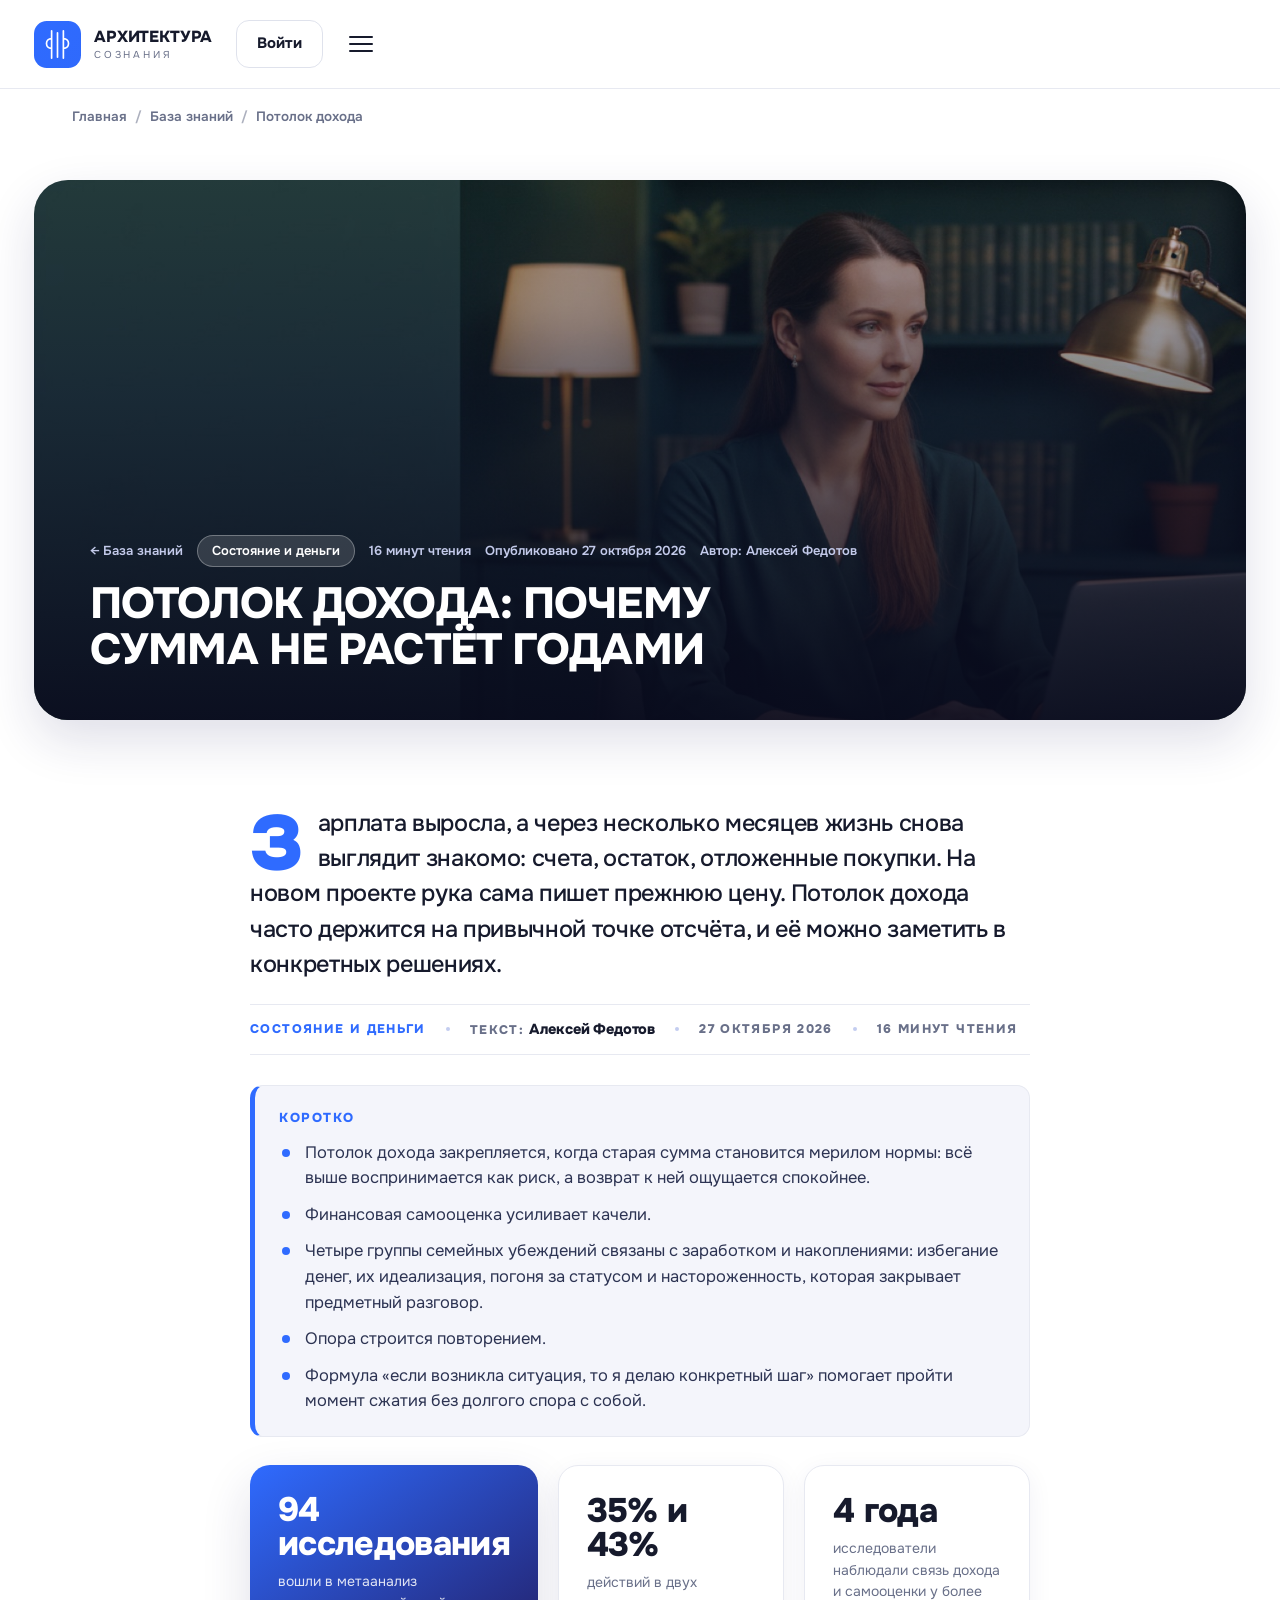
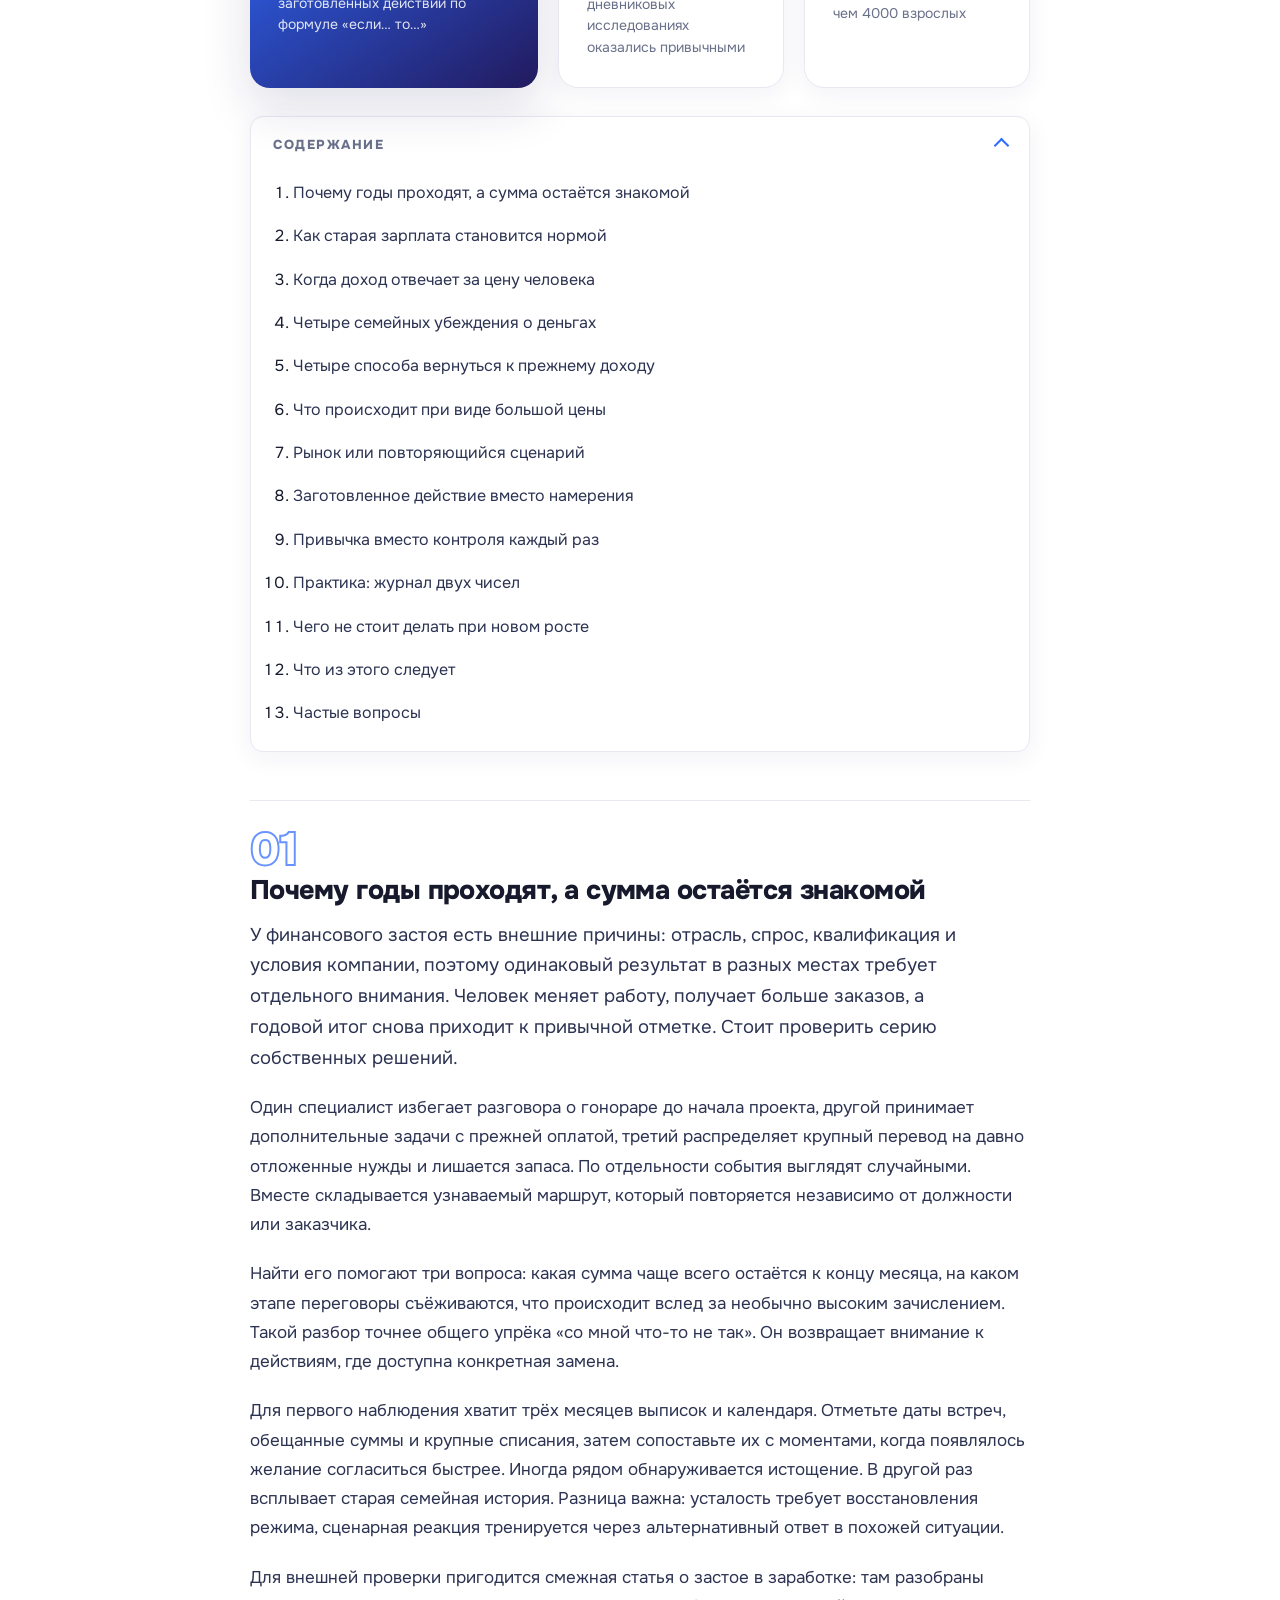
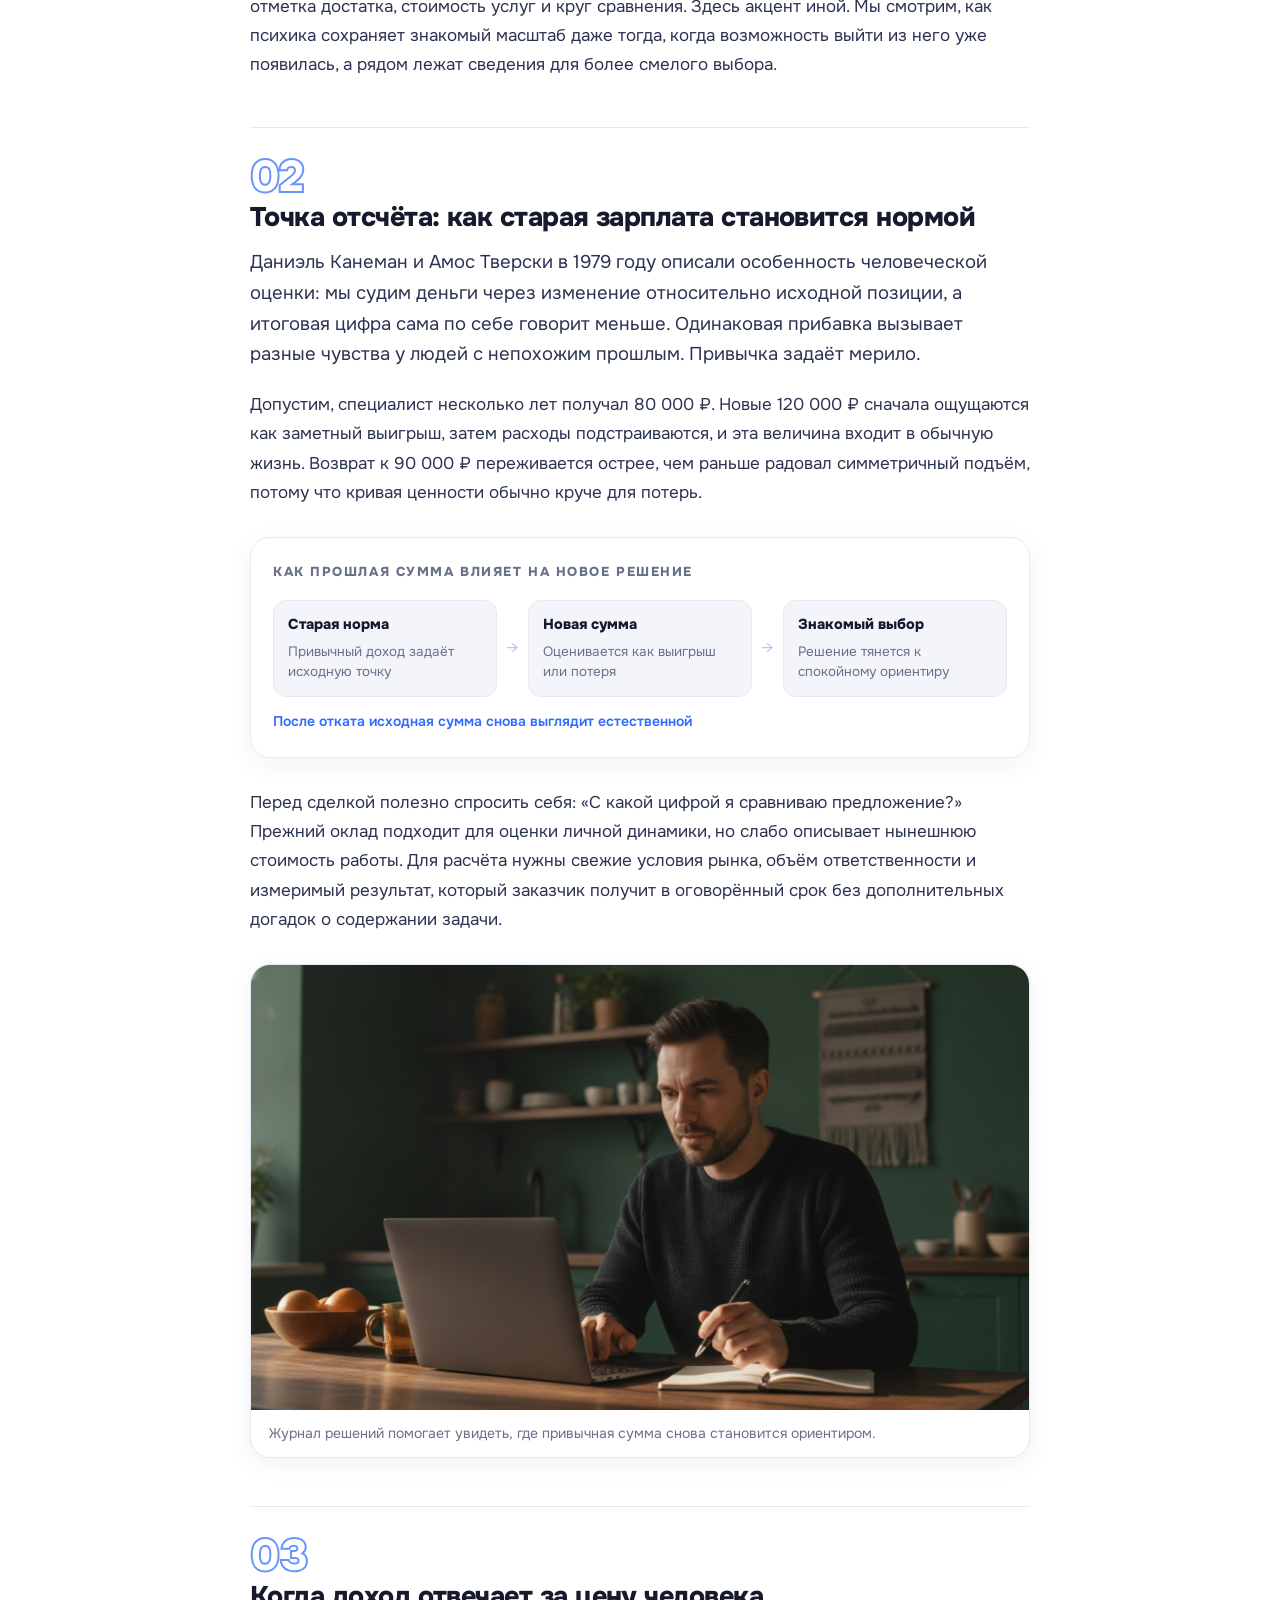
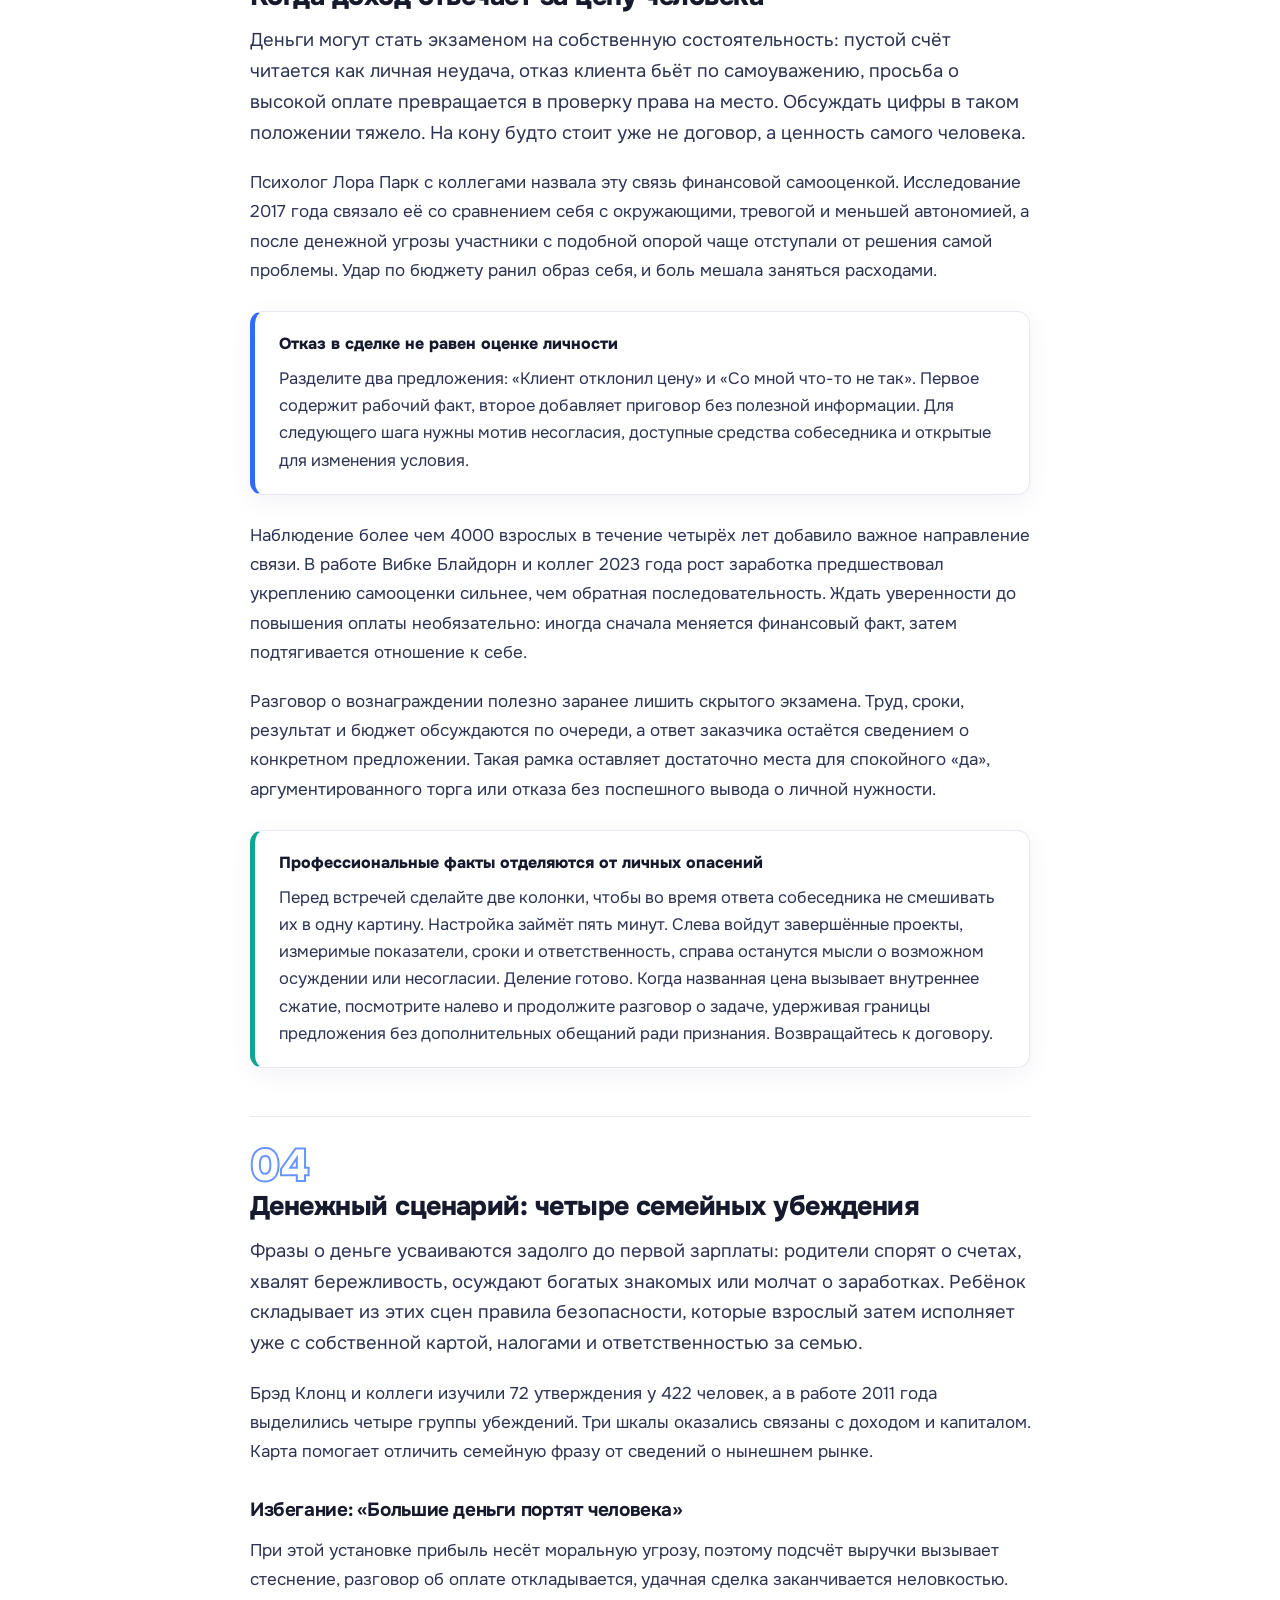
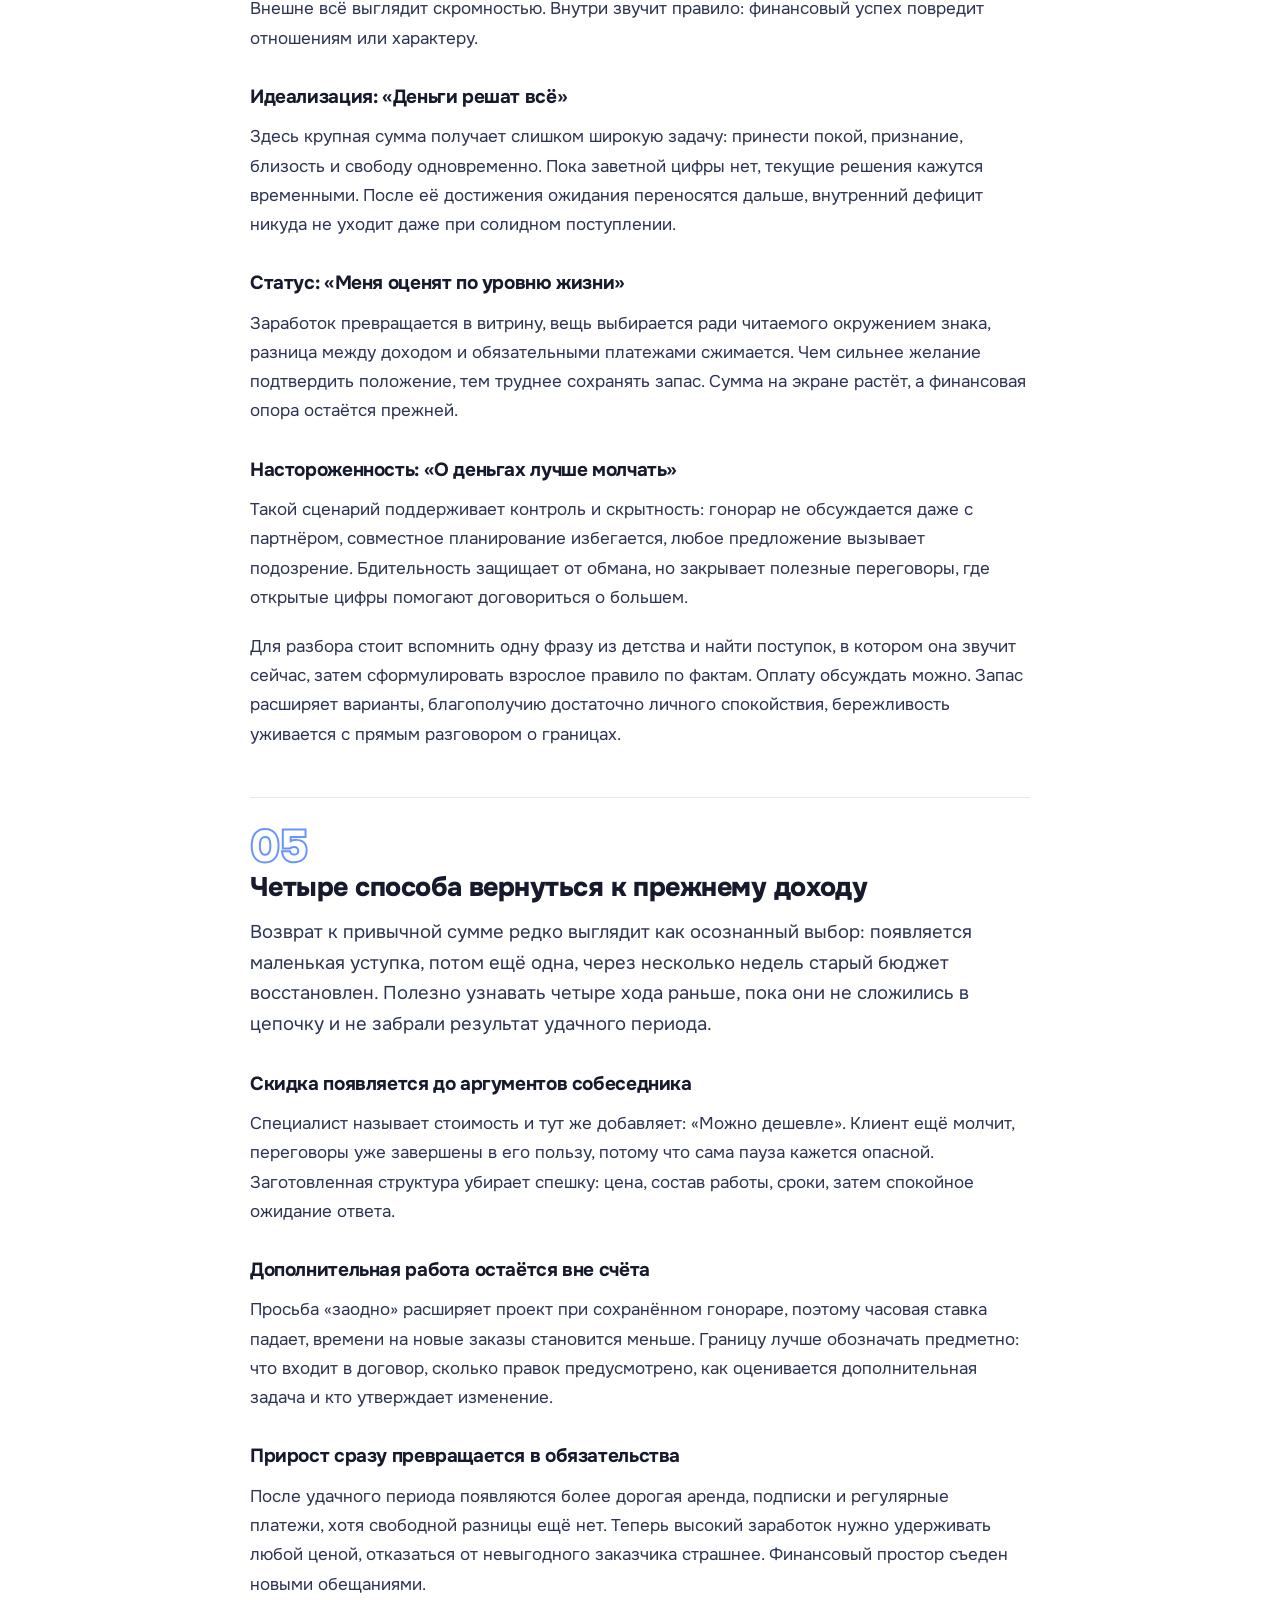
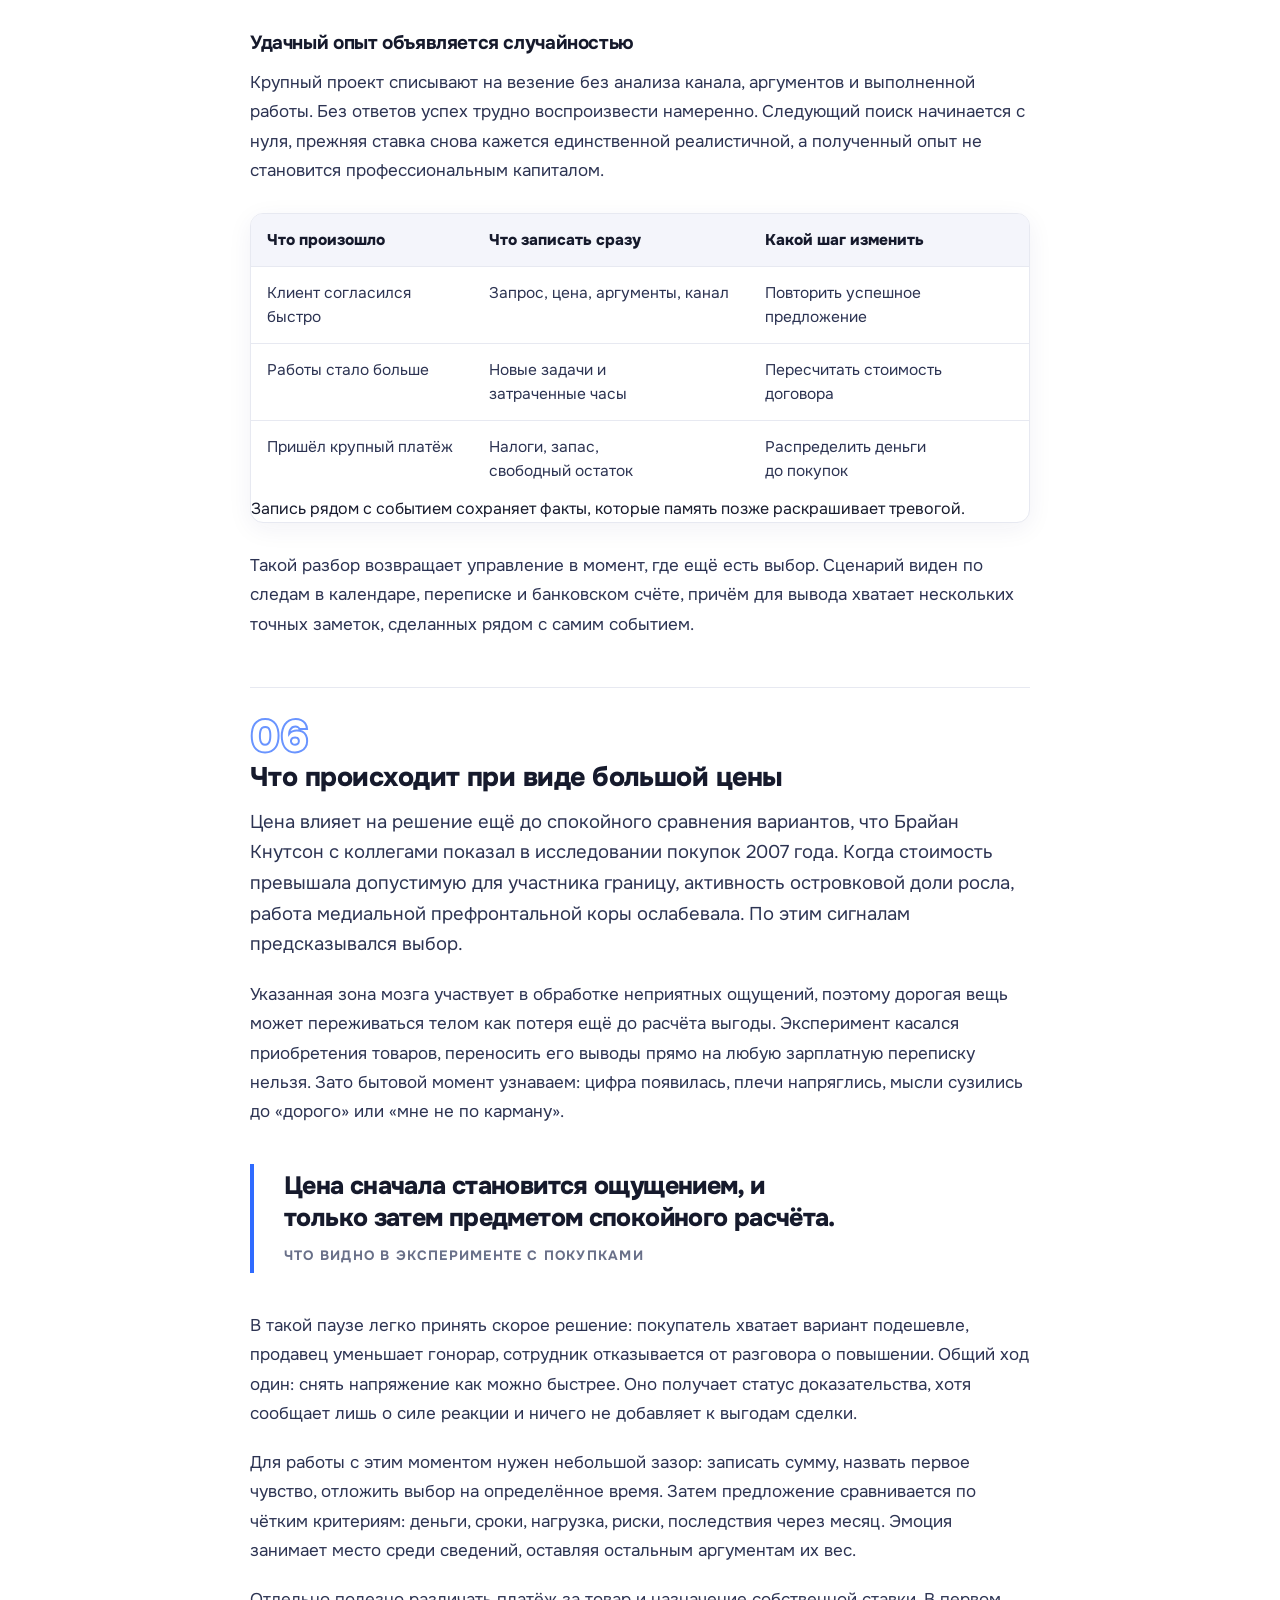
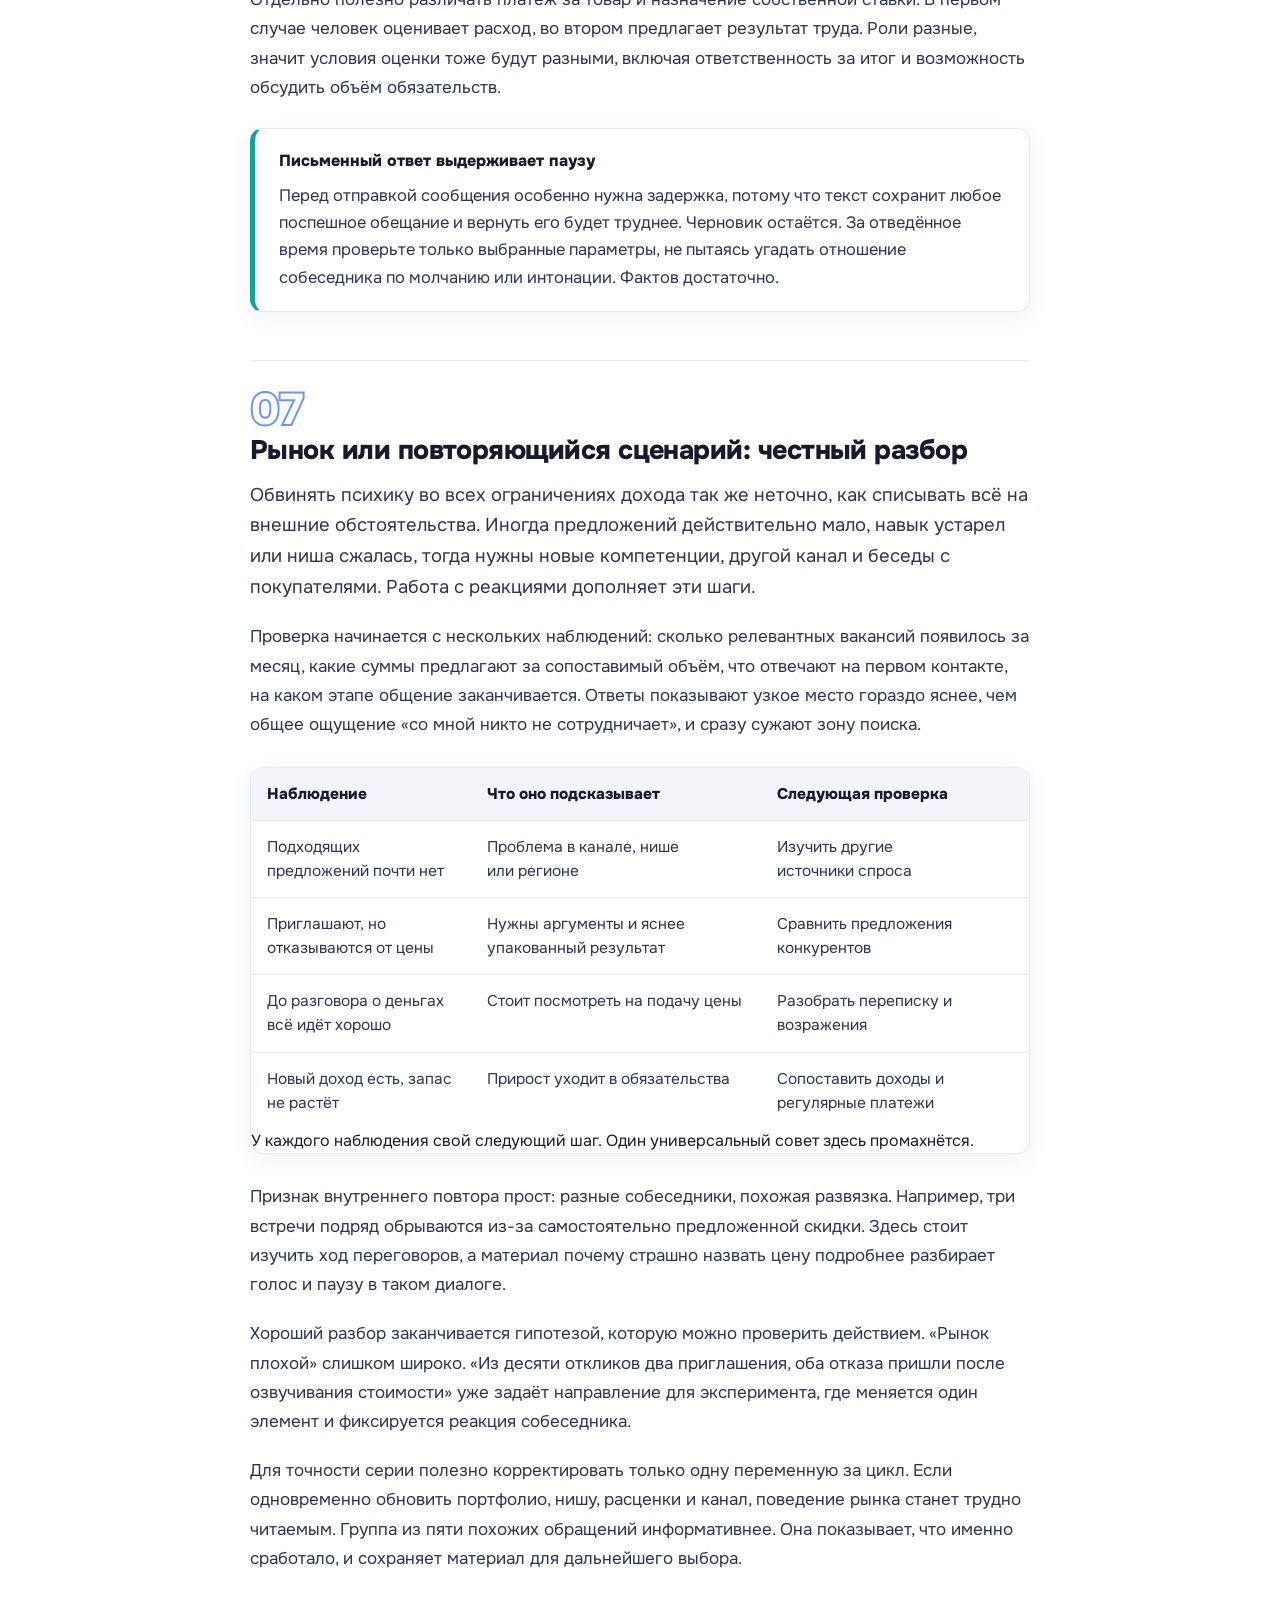
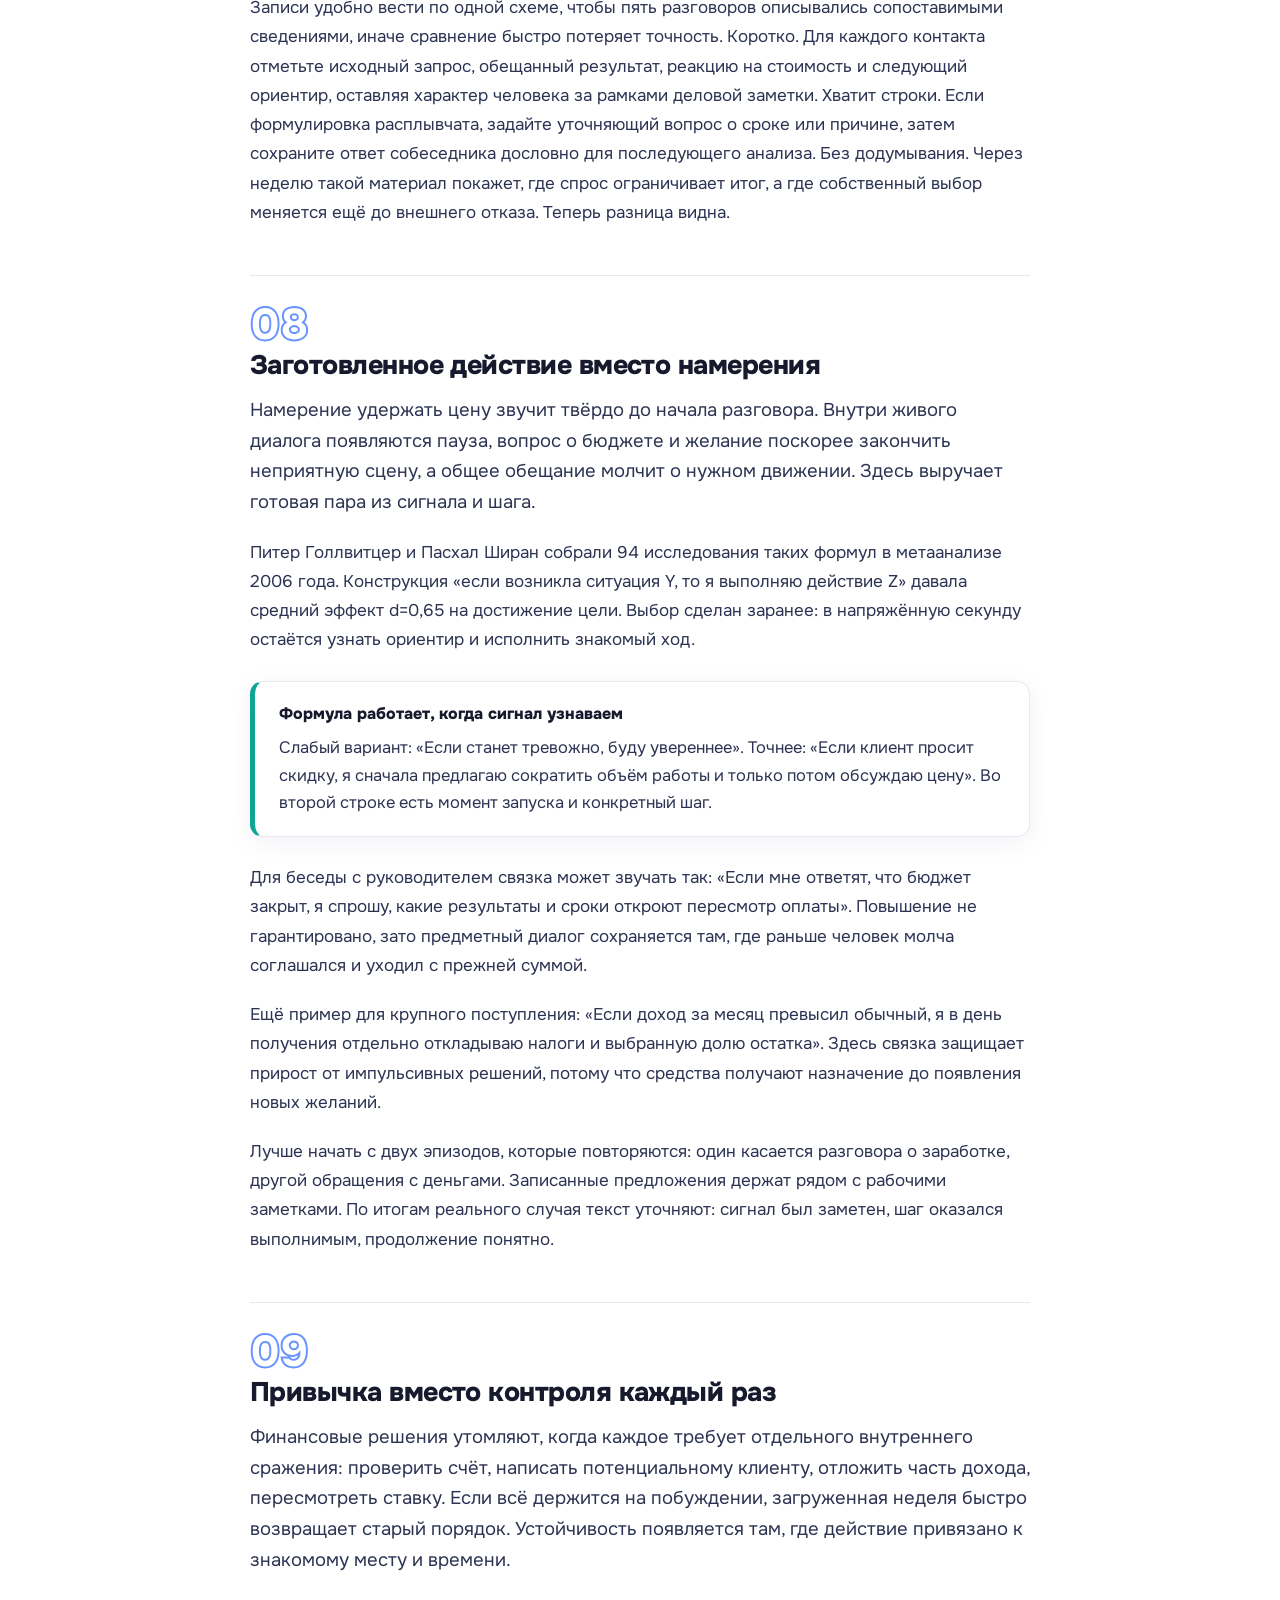
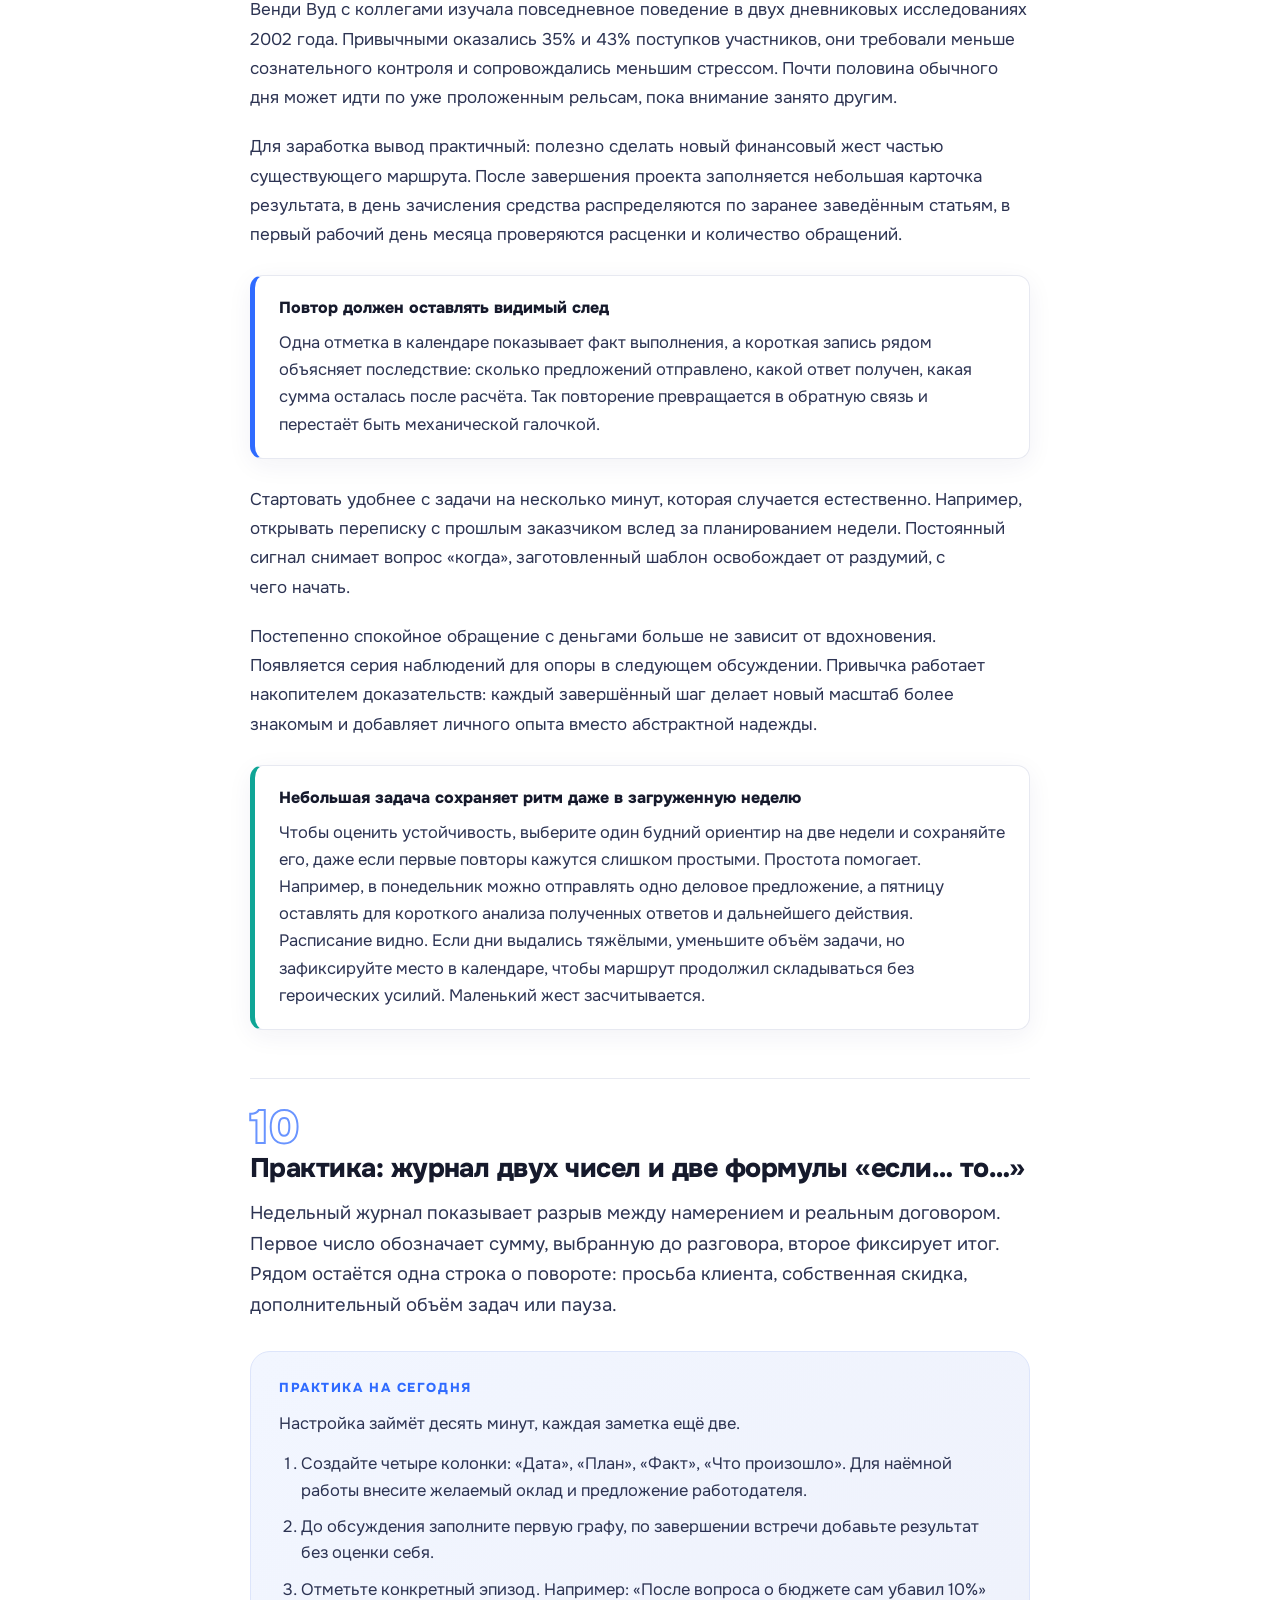
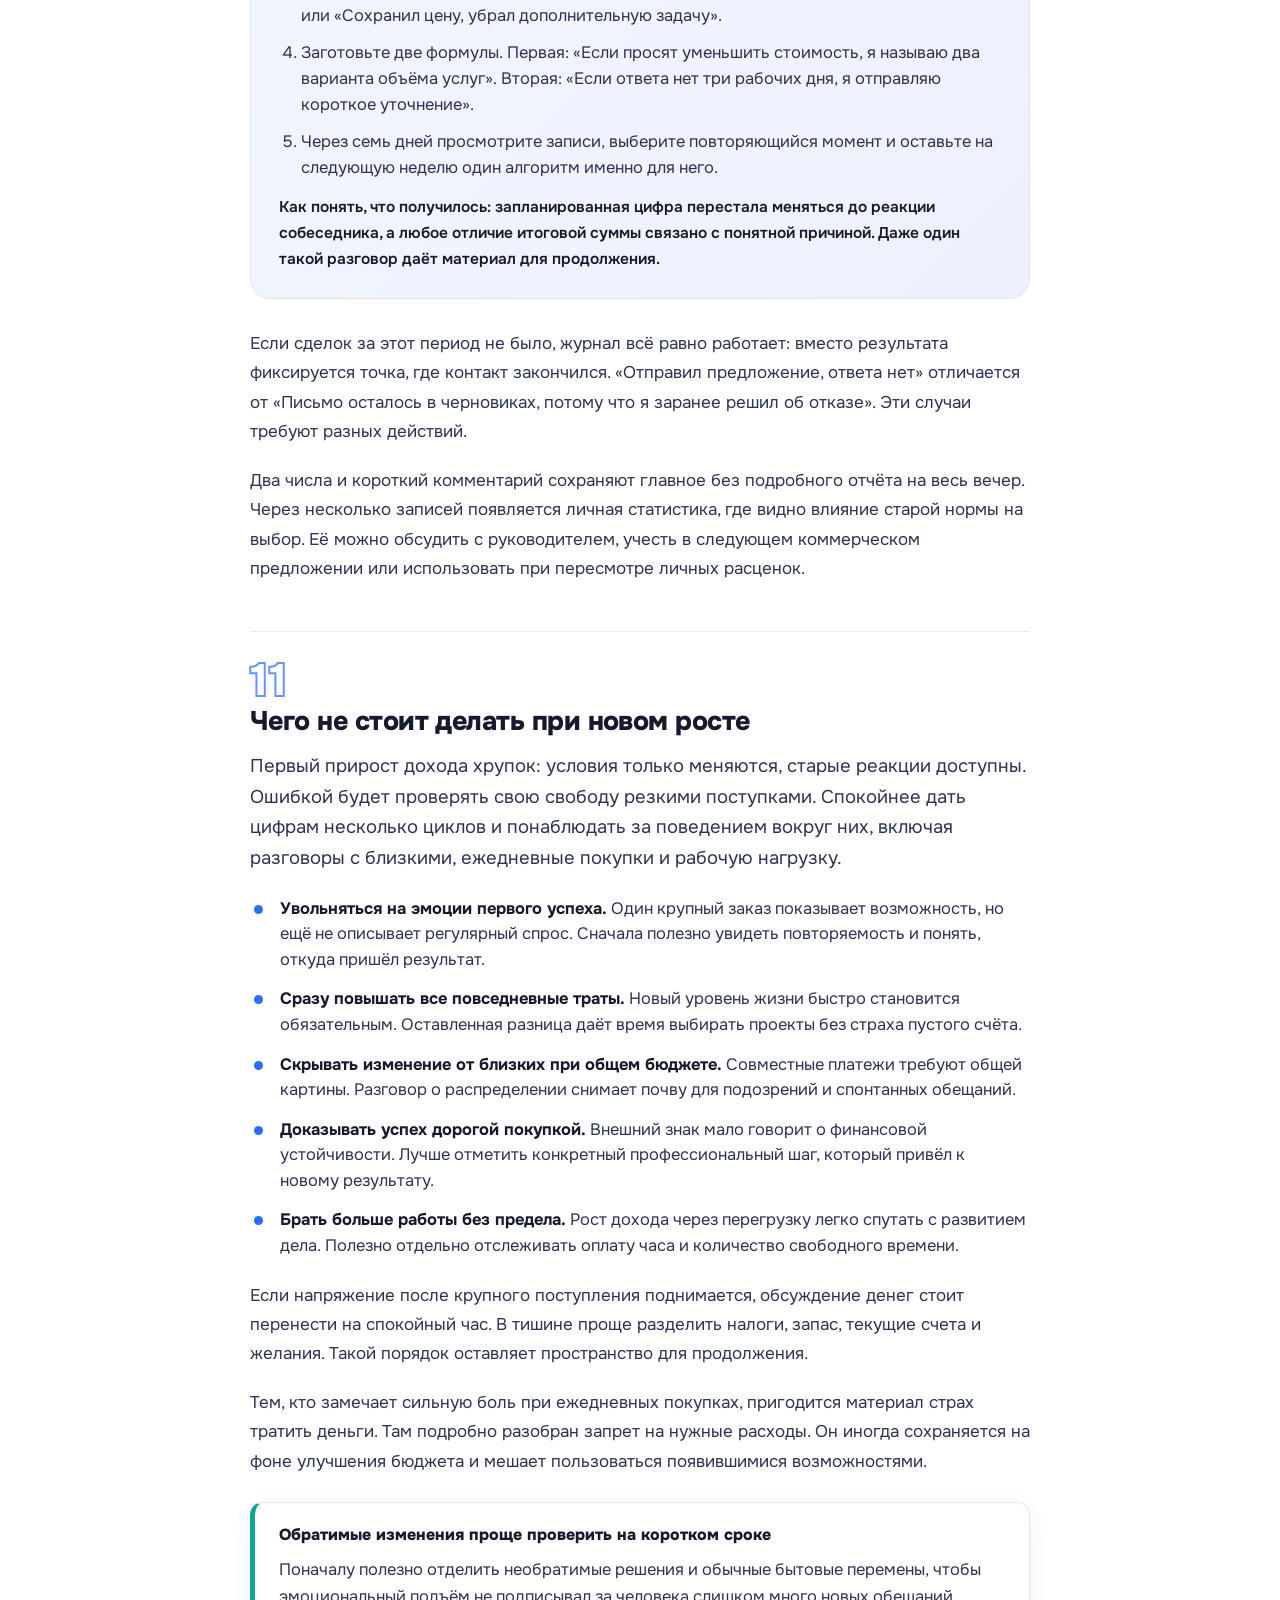
==== baza/potolok-dohoda/index.html @ c8308b39 "Publish potolok-dohoda article" ====
<!doctype html><html lang="ru"><head>
<meta charset="utf-8">
<meta name="viewport" content="width=device-width, initial-scale=1, viewport-fit=cover">
<meta name="robots" content="noindex, nofollow">
<title>Потолок дохода: почему сумма не растёт годами</title>
<meta name="description" content="Потолок дохода: почему привычная сумма держится годами, как точка отсчёта и денежный сценарий возвращают на неё и что помогает сдвинуться.">
<link rel="canonical" href="https://thebodymindcode.ru/baza/potolok-dohoda/">
<meta property="og:type" content="article"><meta property="article:published_time" content="2026-10-27">
<meta property="article:modified_time" content="2026-10-27"><meta property="article:author" content="Алексей Федотов">
<meta property="og:site_name" content="Архитектура сознания"><meta property="og:locale" content="ru_RU">
<meta property="og:title" content="Потолок дохода: почему сумма не растёт годами">
<meta property="og:description" content="Как старая сумма становится нормой, почему рост дохода вызывает тревогу и какие действия помогают выйти на новый уровень.">
<meta property="og:url" content="https://thebodymindcode.ru/baza/potolok-dohoda/">
<meta property="og:image" content="https://thebodymindcode.ru/baza/potolok-dohoda/hero.jpg">
<meta name="twitter:card" content="summary_large_image">
<meta name="twitter:title" content="Потолок дохода: почему сумма не растёт годами">
<meta name="twitter:description" content="Как старая сумма становится нормой, почему рост дохода вызывает тревогу и какие действия помогают выйти на новый уровень.">
<meta name="twitter:image" content="https://thebodymindcode.ru/baza/potolok-dohoda/hero.jpg">
<meta name="theme-color" content="#0f1226">
<link rel="icon" href="../../favicon.svg" type="image/svg+xml">
<link rel="icon" href="../../favicon-32.png" sizes="32x32" type="image/png"><link rel="icon" href="../../favicon.ico" sizes="48x48"><link rel="icon" href="../../icon-192.png" sizes="192x192" type="image/png">
<link rel="apple-touch-icon" href="../../apple-touch-icon.png">
<link href="../../onest.css" rel="stylesheet">
<link rel="stylesheet" href="../../styles.css">
<link rel="stylesheet" href="../baza.css">
</head><body>
<div class="kb-prog" id="kbprog"></div>
<header><div class="wrap nav">
<a class="brand" href="https://thebodymindcode.ru/" aria-label="Архитектура сознания"><svg class="mark" viewBox="0 0 48 48" fill="none"><defs><linearGradient id="bm-mark" x1="0" y1="0" x2="48" y2="48"><stop stop-color="#2f6bff"/><stop offset="1" stop-color="#221a5e"/></linearGradient></defs><rect width="48" height="48" rx="13" fill="url(#bm-mark)"/><path d="M18 10v28M30 10v28M18 18c-7 0-7 10 0 10M30 18c7 0 7 10 0 10M24 12v25" stroke="#fff" stroke-width="1.7" stroke-linecap="round"/></svg><span class="bt"><b>АРХИТЕКТУРА</b><span>сознания</span></span></a>
<nav class="menu"><a href="https://thebodymindcode.ru/">Главная</a><a class="mvetka" href="https://thebodymindcode.ru/vetka/" target="_blank" rel="noopener">Создатель реальности</a><a class="wb" href="https://thebodymindcode.ru/mozg/">Мозг</a><a class="wt" href="https://thebodymindcode.ru/telo/">Тело</a><a class="wm" href="https://thebodymindcode.ru/dengi/">Деньги</a><a href="https://thebodymindcode.ru/programs/">Программы</a><a href="https://thebodymindcode.ru/knigi/">Книги</a><a href="https://thebodymindcode.ru/nauka/">Наука</a>
<div class="hasmenu"><button class="mtrig on" aria-expanded="false" aria-haspopup="true">Библиотека</button><div class="mmenu"><a class="mrow on" href="https://thebodymindcode.ru/baza/"><span class="mtx"><b>База знаний</b><small>Разборы по шагам, с источниками</small></span></a><a class="mrow" href="https://thebodymindcode.ru/blog/"><span class="mtx"><b>Статьи</b><small>Разборы, лонгриды и наука</small></span></a><a class="mrow" href="https://thebodymindcode.ru/kviz/"><span class="mtx"><b>Индекс ясности</b><small>Тест на шум ума за две минуты</small></span></a><a class="mrow" href="https://thebodymindcode.ru/praktiki/"><span class="mtx"><b>Практики</b><small>Таймеры дыхания и восстановления</small></span></a></div></div>
<div class="hasmenu"><button class="mtrig" aria-expanded="false" aria-haspopup="true">О нас</button><div class="mmenu"><a class="mrow" href="https://thebodymindcode.ru/o-nas/"><span class="mtx"><b>О проекте</b><small>Кто за ним стоит</small></span></a></div></div></nav>
<div class="nav-r"><a class="shop" href="https://thebodymindcode.ru/shop/">Магазин</a><a class="enter" href="https://thebodymindcode.ru/lk/">Войти</a><button class="burger" aria-label="Меню"><span></span><span></span><span></span></button></div>
</div></header>
<div class="kb-crumbs"><a href="https://thebodymindcode.ru/">Главная</a><i>/</i><a href="https://thebodymindcode.ru/baza/">База знаний</a><i>/</i><span>Потолок дохода</span></div>
<section class="phero"><div class="wrap"><div class="arthero">
<picture><img class="bg" src="img/hero.jpg" alt="Человек смотрит на привычную сумму дохода перед новым финансовым решением" width="1600" height="914" fetchpriority="high"></picture>
<div class="in"><div class="artmeta"><a href="https://thebodymindcode.ru/baza/" style="color:#c3caea">← База знаний</a><span class="tg">Состояние и деньги</span><span>16 минут чтения</span><span>Опубликовано 27 октября 2026</span><span>Автор: <a href="https://thebodymindcode.ru/o-nas/" style="color:#c3caea">Алексей Федотов</a></span></div>
<h1>Потолок дохода: почему сумма не растёт годами</h1>
</div></div></div></section>
<section><div class="article" id="article-body">
<p class="lead kb-drop">Зарплата выросла, а через несколько месяцев жизнь снова выглядит знакомо: счета, остаток, отложенные покупки. На новом проекте рука сама пишет прежнюю цену. Потолок дохода часто держится на привычной точке отсчёта, и её можно заметить в конкретных решениях.</p>
<div class="kb-byline"><span class="tag">Состояние и деньги</span><span class="dot"></span><span>Текст: <b>Алексей Федотов</b></span><span class="dot"></span><span>27 октября 2026</span><span class="dot"></span><span>16 минут чтения</span></div>
<div class="kb-tldr"><b>Коротко</b><ul>
<li>Потолок дохода закрепляется, когда старая сумма становится мерилом нормы: всё выше воспринимается как риск, а возврат к ней ощущается спокойнее.</li>
<li>Финансовая самооценка усиливает качели.</li>
<li>Четыре группы семейных убеждений связаны с заработком и накоплениями: избегание денег, их идеализация, погоня за статусом и настороженность, которая закрывает предметный разговор.</li>
<li>Опора строится повторением.</li>
<li>Формула «если возникла ситуация, то я делаю конкретный шаг» помогает пройти момент сжатия без долгого спора с собой.</li>
</ul></div>
<div class="artstats"><div class="stats">
<div class="stat hi"><b>94 исследования</b><span>вошли в метаанализ заготовленных действий по формуле «если… то…»</span></div>
<div class="stat"><b>35% и 43%</b><span>действий в двух дневниковых исследованиях оказались привычными</span></div>
<div class="stat"><b>4 года</b><span>исследователи наблюдали связь дохода и самооценки у более чем 4000 взрослых</span></div>
</div></div>
<details class="kb-toc" open><summary>Содержание</summary><ol>
<li><a href="#s1">Почему годы проходят, а сумма остаётся знакомой</a></li>
<li><a href="#s2">Как старая зарплата становится нормой</a></li>
<li><a href="#s3">Когда доход отвечает за цену человека</a></li>
<li><a href="#s4">Четыре семейных убеждения о деньгах</a></li>
<li><a href="#s5">Четыре способа вернуться к прежнему доходу</a></li>
<li><a href="#s6">Что происходит при виде большой цены</a></li>
<li><a href="#s7">Рынок или повторяющийся сценарий</a></li>
<li><a href="#s8">Заготовленное действие вместо намерения</a></li>
<li><a href="#s9">Привычка вместо контроля каждый раз</a></li>
<li><a href="#s10">Практика: журнал двух чисел</a></li>
<li><a href="#s11">Чего не стоит делать при новом росте</a></li>
<li><a href="#itog">Что из этого следует</a></li>
<li><a href="#faq">Частые вопросы</a></li>
</ol></details>
<h2 id="s1">Почему годы проходят, а сумма остаётся знакомой</h2>
<p>У финансового застоя есть внешние причины: отрасль, спрос, квалификация и условия компании, поэтому одинаковый результат в разных местах требует отдельного внимания. Человек меняет работу, получает больше заказов, а годовой итог снова приходит к привычной отметке. Стоит проверить серию собственных решений.</p>
<p>Один специалист избегает разговора о гонораре до начала проекта, другой принимает дополнительные задачи с прежней оплатой, третий распределяет крупный перевод на давно отложенные нужды и лишается запаса. По отдельности события выглядят случайными. Вместе складывается узнаваемый маршрут, который повторяется независимо от должности или заказчика.</p>
<p>Найти его помогают три вопроса: какая сумма чаще всего остаётся к концу месяца, на каком этапе переговоры съёживаются, что происходит вслед за необычно высоким зачислением. Такой разбор точнее общего упрёка «со мной что-то не так». Он возвращает внимание к действиям, где доступна конкретная замена.</p>
<p>Для первого наблюдения хватит трёх месяцев выписок и календаря. Отметьте даты встреч, обещанные суммы и крупные списания, затем сопоставьте их с моментами, когда появлялось желание согласиться быстрее. Иногда рядом обнаруживается истощение. В другой раз всплывает старая семейная история. Разница важна: усталость требует восстановления режима, сценарная реакция тренируется через альтернативный ответ в похожей ситуации.</p>
<p>Для внешней проверки пригодится <a href="https://thebodymindcode.ru/baza/dohod-ne-rastet/">смежная статья о застое в заработке</a>: там разобраны отметка достатка, стоимость услуг и круг сравнения. Здесь акцент иной. Мы смотрим, как психика сохраняет знакомый масштаб даже тогда, когда возможность выйти из него уже появилась, а рядом лежат сведения для более смелого выбора.</p>
<h2 id="s2">Точка отсчёта: как старая зарплата становится нормой</h2>
<p>Даниэль Канеман и Амос Тверски в 1979 году описали особенность человеческой оценки: мы судим деньги через изменение относительно исходной позиции, а итоговая цифра сама по себе говорит меньше. Одинаковая прибавка вызывает разные чувства у людей с непохожим прошлым. Привычка задаёт мерило.</p>
<p>Допустим, специалист несколько лет получал 80 000 ₽. Новые 120 000 ₽ сначала ощущаются как заметный выигрыш, затем расходы подстраиваются, и эта величина входит в обычную жизнь. Возврат к 90 000 ₽ переживается острее, чем раньше радовал симметричный подъём, потому что кривая ценности обычно круче для потерь.</p>
<div class="kb-flow"><div class="ft">Как прошлая сумма влияет на новое решение</div><div class="row">
<div class="st"><b>Старая норма</b><span>Привычный доход задаёт исходную точку</span></div><span class="ar">→</span>
<div class="st"><b>Новая сумма</b><span>Оценивается как выигрыш или потеря</span></div><span class="ar">→</span>
<div class="st"><b>Знакомый выбор</b><span>Решение тянется к спокойному ориентиру</span></div>
</div><div class="back">После отката исходная сумма снова выглядит естественной</div></div>
<p>Перед сделкой полезно спросить себя: «С какой цифрой я сравниваю предложение?» Прежний оклад подходит для оценки личной динамики, но слабо описывает нынешнюю стоимость работы. Для расчёта нужны свежие условия рынка, объём ответственности и измеримый результат, который заказчик получит в оговорённый срок без дополнительных догадок о содержании задачи.</p>
<figure class="kb-figure"><img src="img/inline.jpg" alt="Мужчина проверяет бюджет и делает заметки в журнале двух чисел" width="1600" height="914" loading="lazy" decoding="async"><figcaption>Журнал решений помогает увидеть, где привычная сумма снова становится ориентиром.</figcaption></figure>
<h2 id="s3">Когда доход отвечает за цену человека</h2>
<p>Деньги могут стать экзаменом на собственную состоятельность: пустой счёт читается как личная неудача, отказ клиента бьёт по самоуважению, просьба о высокой оплате превращается в проверку права на место. Обсуждать цифры в таком положении тяжело. На кону будто стоит уже не договор, а ценность самого человека.</p>
<p>Психолог Лора Парк с коллегами назвала эту связь финансовой самооценкой. Исследование 2017 года связало её со сравнением себя с окружающими, тревогой и меньшей автономией, а после денежной угрозы участники с подобной опорой чаще отступали от решения самой проблемы. Удар по бюджету ранил образ себя, и боль мешала заняться расходами.</p>
<div class="kb-call"><b>Отказ в сделке не равен оценке личности</b><p>Разделите два предложения: «Клиент отклонил цену» и «Со мной что-то не так». Первое содержит рабочий факт, второе добавляет приговор без полезной информации. Для следующего шага нужны мотив несогласия, доступные средства собеседника и открытые для изменения условия.</p></div>
<p>Наблюдение более чем 4000 взрослых в течение четырёх лет добавило важное направление связи. В работе Вибке Блайдорн и коллег 2023 года рост заработка предшествовал укреплению самооценки сильнее, чем обратная последовательность. Ждать уверенности до повышения оплаты необязательно: иногда сначала меняется финансовый факт, затем подтягивается отношение к себе.</p>
<p>Разговор о вознаграждении полезно заранее лишить скрытого экзамена. Труд, сроки, результат и бюджет обсуждаются по очереди, а ответ заказчика остаётся сведением о конкретном предложении. Такая рамка оставляет достаточно места для спокойного «да», аргументированного торга или отказа без поспешного вывода о личной нужности.</p>
<div class="kb-call tip"><b>Профессиональные факты отделяются от личных опасений</b><p>Перед встречей сделайте две колонки, чтобы во время ответа собеседника не смешивать их в одну картину. Настройка займёт пять минут. Слева войдут завершённые проекты, измеримые показатели, сроки и ответственность, справа останутся мысли о возможном осуждении или несогласии. Деление готово. Когда названная цена вызывает внутреннее сжатие, посмотрите налево и продолжите разговор о задаче, удерживая границы предложения без дополнительных обещаний ради признания. Возвращайтесь к договору.</p></div>
<h2 id="s4">Денежный сценарий: четыре семейных убеждения</h2>
<p>Фразы о деньге усваиваются задолго до первой зарплаты: родители спорят о счетах, хвалят бережливость, осуждают богатых знакомых или молчат о заработках. Ребёнок складывает из этих сцен правила безопасности, которые взрослый затем исполняет уже с собственной картой, налогами и ответственностью за семью.</p>
<p>Брэд Клонц и коллеги изучили 72 утверждения у 422 человек, а в работе 2011 года выделились четыре группы убеждений. Три шкалы оказались связаны с доходом и капиталом. Карта помогает отличить семейную фразу от сведений о нынешнем рынке.</p>
<h3 class="kb-cause">Избегание: «Большие деньги портят человека»</h3>
<p>При этой установке прибыль несёт моральную угрозу, поэтому подсчёт выручки вызывает стеснение, разговор об оплате откладывается, удачная сделка заканчивается неловкостью. Внешне всё выглядит скромностью. Внутри звучит правило: финансовый успех повредит отношениям или характеру.</p>
<h3 class="kb-cause">Идеализация: «Деньги решат всё»</h3>
<p>Здесь крупная сумма получает слишком широкую задачу: принести покой, признание, близость и свободу одновременно. Пока заветной цифры нет, текущие решения кажутся временными. После её достижения ожидания переносятся дальше, внутренний дефицит никуда не уходит даже при солидном поступлении.</p>
<h3 class="kb-cause">Статус: «Меня оценят по уровню жизни»</h3>
<p>Заработок превращается в витрину, вещь выбирается ради читаемого окружением знака, разница между доходом и обязательными платежами сжимается. Чем сильнее желание подтвердить положение, тем труднее сохранять запас. Сумма на экране растёт, а финансовая опора остаётся прежней.</p>
<h3 class="kb-cause">Настороженность: «О деньгах лучше молчать»</h3>
<p>Такой сценарий поддерживает контроль и скрытность: гонорар не обсуждается даже с партнёром, совместное планирование избегается, любое предложение вызывает подозрение. Бдительность защищает от обмана, но закрывает полезные переговоры, где открытые цифры помогают договориться о большем.</p>
<p>Для разбора стоит вспомнить одну фразу из детства и найти поступок, в котором она звучит сейчас, затем сформулировать взрослое правило по фактам. Оплату обсуждать можно. Запас расширяет варианты, благополучию достаточно личного спокойствия, бережливость уживается с прямым разговором о границах.</p>
<h2 id="s5">Четыре способа вернуться к прежнему доходу</h2>
<p>Возврат к привычной сумме редко выглядит как осознанный выбор: появляется маленькая уступка, потом ещё одна, через несколько недель старый бюджет восстановлен. Полезно узнавать четыре хода раньше, пока они не сложились в цепочку и не забрали результат удачного периода.</p>
<h3 class="kb-cause">Скидка появляется до аргументов собеседника</h3>
<p>Специалист называет стоимость и тут же добавляет: «Можно дешевле». Клиент ещё молчит, переговоры уже завершены в его пользу, потому что сама пауза кажется опасной. Заготовленная структура убирает спешку: цена, состав работы, сроки, затем спокойное ожидание ответа.</p>
<h3 class="kb-cause">Дополнительная работа остаётся вне счёта</h3>
<p>Просьба «заодно» расширяет проект при сохранённом гонораре, поэтому часовая ставка падает, времени на новые заказы становится меньше. Границу лучше обозначать предметно: что входит в договор, сколько правок предусмотрено, как оценивается дополнительная задача и кто утверждает изменение.</p>
<h3 class="kb-cause">Прирост сразу превращается в обязательства</h3>
<p>После удачного периода появляются более дорогая аренда, подписки и регулярные платежи, хотя свободной разницы ещё нет. Теперь высокий заработок нужно удерживать любой ценой, отказаться от невыгодного заказчика страшнее. Финансовый простор съеден новыми обещаниями.</p>
<h3 class="kb-cause">Удачный опыт объявляется случайностью</h3>
<p>Крупный проект списывают на везение без анализа канала, аргументов и выполненной работы. Без ответов успех трудно воспроизвести намеренно. Следующий поиск начинается с нуля, прежняя ставка снова кажется единственной реалистичной, а полученный опыт не становится профессиональным капиталом.</p>
<div class="kb-tbl"><table><tr><th>Что произошло</th><th>Что записать сразу</th><th>Какой шаг изменить</th></tr>
<tr><td>Клиент согласился быстро</td><td>Запрос, цена, аргументы, канал</td><td>Повторить успешное предложение</td></tr>
<tr><td>Работы стало больше</td><td>Новые задачи и затраченные часы</td><td>Пересчитать стоимость договора</td></tr>
<tr><td>Пришёл крупный платёж</td><td>Налоги, запас, свободный остаток</td><td>Распределить деньги до покупок</td></tr></table><caption>Запись рядом с событием сохраняет факты, которые память позже раскрашивает тревогой.</caption></div>
<p>Такой разбор возвращает управление в момент, где ещё есть выбор. Сценарий виден по следам в календаре, переписке и банковском счёте, причём для вывода хватает нескольких точных заметок, сделанных рядом с самим событием.</p>
<h2 id="s6">Что происходит при виде большой цены</h2>
<p>Цена влияет на решение ещё до спокойного сравнения вариантов, что Брайан Кнутсон с коллегами показал в исследовании покупок 2007 года. Когда стоимость превышала допустимую для участника границу, активность островковой доли росла, работа медиальной префронтальной коры ослабевала. По этим сигналам предсказывался выбор.</p>
<p>Указанная зона мозга участвует в обработке неприятных ощущений, поэтому дорогая вещь может переживаться телом как потеря ещё до расчёта выгоды. Эксперимент касался приобретения товаров, переносить его выводы прямо на любую зарплатную переписку нельзя. Зато бытовой момент узнаваем: цифра появилась, плечи напряглись, мысли сузились до «дорого» или «мне не по карману».</p>
<div class="kb-pull"><p>Цена сначала становится ощущением, и только затем предметом спокойного расчёта.</p><cite>Что видно в эксперименте с покупками</cite></div>
<p>В такой паузе легко принять скорое решение: покупатель хватает вариант подешевле, продавец уменьшает гонорар, сотрудник отказывается от разговора о повышении. Общий ход один: снять напряжение как можно быстрее. Оно получает статус доказательства, хотя сообщает лишь о силе реакции и ничего не добавляет к выгодам сделки.</p>
<p>Для работы с этим моментом нужен небольшой зазор: записать сумму, назвать первое чувство, отложить выбор на определённое время. Затем предложение сравнивается по чётким критериям: деньги, сроки, нагрузка, риски, последствия через месяц. Эмоция занимает место среди сведений, оставляя остальным аргументам их вес.</p>
<p>Отдельно полезно различать платёж за товар и назначение собственной ставки. В первом случае человек оценивает расход, во втором предлагает результат труда. Роли разные, значит условия оценки тоже будут разными, включая ответственность за итог и возможность обсудить объём обязательств.</p>
<div class="kb-call tip"><b>Письменный ответ выдерживает паузу</b><p>Перед отправкой сообщения особенно нужна задержка, потому что текст сохранит любое поспешное обещание и вернуть его будет труднее. Черновик остаётся. За отведённое время проверьте только выбранные параметры, не пытаясь угадать отношение собеседника по молчанию или интонации. Фактов достаточно.</p></div>
<h2 id="s7">Рынок или повторяющийся сценарий: честный разбор</h2>
<p>Обвинять психику во всех ограничениях дохода так же неточно, как списывать всё на внешние обстоятельства. Иногда предложений действительно мало, навык устарел или ниша сжалась, тогда нужны новые компетенции, другой канал и беседы с покупателями. Работа с реакциями дополняет эти шаги.</p>
<p>Проверка начинается с нескольких наблюдений: сколько релевантных вакансий появилось за месяц, какие суммы предлагают за сопоставимый объём, что отвечают на первом контакте, на каком этапе общение заканчивается. Ответы показывают узкое место гораздо яснее, чем общее ощущение «со мной никто не сотрудничает», и сразу сужают зону поиска.</p>
<div class="kb-tbl"><table><tr><th>Наблюдение</th><th>Что оно подсказывает</th><th>Следующая проверка</th></tr>
<tr><td>Подходящих предложений почти нет</td><td>Проблема в канале, нише или регионе</td><td>Изучить другие источники спроса</td></tr>
<tr><td>Приглашают, но отказываются от цены</td><td>Нужны аргументы и яснее упакованный результат</td><td>Сравнить предложения конкурентов</td></tr>
<tr><td>До разговора о деньгах всё идёт хорошо</td><td>Стоит посмотреть на подачу цены</td><td>Разобрать переписку и возражения</td></tr>
<tr><td>Новый доход есть, запас не растёт</td><td>Прирост уходит в обязательства</td><td>Сопоставить доходы и регулярные платежи</td></tr></table><caption>У каждого наблюдения свой следующий шаг. Один универсальный совет здесь промахнётся.</caption></div>
<p>Признак внутреннего повтора прост: разные собеседники, похожая развязка. Например, три встречи подряд обрываются из-за самостоятельно предложенной скидки. Здесь стоит изучить ход переговоров, а материал <a href="https://thebodymindcode.ru/baza/strashno-nazyvat-cenu/">почему страшно назвать цену</a> подробнее разбирает голос и паузу в таком диалоге.</p>
<p>Хороший разбор заканчивается гипотезой, которую можно проверить действием. «Рынок плохой» слишком широко. «Из десяти откликов два приглашения, оба отказа пришли после озвучивания стоимости» уже задаёт направление для эксперимента, где меняется один элемент и фиксируется реакция собеседника.</p>
<p>Для точности серии полезно корректировать только одну переменную за цикл. Если одновременно обновить портфолио, нишу, расценки и канал, поведение рынка станет трудно читаемым. Группа из пяти похожих обращений информативнее. Она показывает, что именно сработало, и сохраняет материал для дальнейшего выбора.</p>
<p>Записи удобно вести по одной схеме, чтобы пять разговоров описывались сопоставимыми сведениями, иначе сравнение быстро потеряет точность. Коротко. Для каждого контакта отметьте исходный запрос, обещанный результат, реакцию на стоимость и следующий ориентир, оставляя характер человека за рамками деловой заметки. Хватит строки. Если формулировка расплывчата, задайте уточняющий вопрос о сроке или причине, затем сохраните ответ собеседника дословно для последующего анализа. Без додумывания. Через неделю такой материал покажет, где спрос ограничивает итог, а где собственный выбор меняется ещё до внешнего отказа. Теперь разница видна.</p>
<h2 id="s8">Заготовленное действие вместо намерения</h2>
<p>Намерение удержать цену звучит твёрдо до начала разговора. Внутри живого диалога появляются пауза, вопрос о бюджете и желание поскорее закончить неприятную сцену, а общее обещание молчит о нужном движении. Здесь выручает готовая пара из сигнала и шага.</p>
<p>Питер Голлвитцер и Пасхал Ширан собрали 94 исследования таких формул в метаанализе 2006 года. Конструкция «если возникла ситуация Y, то я выполняю действие Z» давала средний эффект d=0,65 на достижение цели. Выбор сделан заранее: в напряжённую секунду остаётся узнать ориентир и исполнить знакомый ход.</p>
<div class="kb-call tip"><b>Формула работает, когда сигнал узнаваем</b><p>Слабый вариант: «Если станет тревожно, буду увереннее». Точнее: «Если клиент просит скидку, я сначала предлагаю сократить объём работы и только потом обсуждаю цену». Во второй строке есть момент запуска и конкретный шаг.</p></div>
<p>Для беседы с руководителем связка может звучать так: «Если мне ответят, что бюджет закрыт, я спрошу, какие результаты и сроки откроют пересмотр оплаты». Повышение не гарантировано, зато предметный диалог сохраняется там, где раньше человек молча соглашался и уходил с прежней суммой.</p>
<p>Ещё пример для крупного поступления: «Если доход за месяц превысил обычный, я в день получения отдельно откладываю налоги и выбранную долю остатка». Здесь связка защищает прирост от импульсивных решений, потому что средства получают назначение до появления новых желаний.</p>
<p>Лучше начать с двух эпизодов, которые повторяются: один касается разговора о заработке, другой обращения с деньгами. Записанные предложения держат рядом с рабочими заметками. По итогам реального случая текст уточняют: сигнал был заметен, шаг оказался выполнимым, продолжение понятно.</p>
<h2 id="s9">Привычка вместо контроля каждый раз</h2>
<p>Финансовые решения утомляют, когда каждое требует отдельного внутреннего сражения: проверить счёт, написать потенциальному клиенту, отложить часть дохода, пересмотреть ставку. Если всё держится на побуждении, загруженная неделя быстро возвращает старый порядок. Устойчивость появляется там, где действие привязано к знакомому месту и времени.</p>
<p>Венди Вуд с коллегами изучала повседневное поведение в двух дневниковых исследованиях 2002 года. Привычными оказались 35% и 43% поступков участников, они требовали меньше сознательного контроля и сопровождались меньшим стрессом. Почти половина обычного дня может идти по уже проложенным рельсам, пока внимание занято другим.</p>
<p>Для заработка вывод практичный: полезно сделать новый финансовый жест частью существующего маршрута. После завершения проекта заполняется небольшая карточка результата, в день зачисления средства распределяются по заранее заведённым статьям, в первый рабочий день месяца проверяются расценки и количество обращений.</p>
<div class="kb-call"><b>Повтор должен оставлять видимый след</b><p>Одна отметка в календаре показывает факт выполнения, а короткая запись рядом объясняет последствие: сколько предложений отправлено, какой ответ получен, какая сумма осталась после расчёта. Так повторение превращается в обратную связь и перестаёт быть механической галочкой.</p></div>
<p>Стартовать удобнее с задачи на несколько минут, которая случается естественно. Например, открывать переписку с прошлым заказчиком вслед за планированием недели. Постоянный сигнал снимает вопрос «когда», заготовленный шаблон освобождает от раздумий, с чего начать.</p>
<p>Постепенно спокойное обращение с деньгами больше не зависит от вдохновения. Появляется серия наблюдений для опоры в следующем обсуждении. Привычка работает накопителем доказательств: каждый завершённый шаг делает новый масштаб более знакомым и добавляет личного опыта вместо абстрактной надежды.</p>
<div class="kb-call tip"><b>Небольшая задача сохраняет ритм даже в загруженную неделю</b><p>Чтобы оценить устойчивость, выберите один будний ориентир на две недели и сохраняйте его, даже если первые повторы кажутся слишком простыми. Простота помогает. Например, в понедельник можно отправлять одно деловое предложение, а пятницу оставлять для короткого анализа полученных ответов и дальнейшего действия. Расписание видно. Если дни выдались тяжёлыми, уменьшите объём задачи, но зафиксируйте место в календаре, чтобы маршрут продолжил складываться без героических усилий. Маленький жест засчитывается.</p></div>
<h2 id="s10">Практика: журнал двух чисел и две формулы «если… то…»</h2>
<p>Недельный журнал показывает разрыв между намерением и реальным договором. Первое число обозначает сумму, выбранную до разговора, второе фиксирует итог. Рядом остаётся одна строка о повороте: просьба клиента, собственная скидка, дополнительный объём задач или пауза.</p>
<div class="kb-practice"><b>Практика на сегодня</b>
<p>Настройка займёт десять минут, каждая заметка ещё две.</p>
<ol>
<li>Создайте четыре колонки: «Дата», «План», «Факт», «Что произошло». Для наёмной работы внесите желаемый оклад и предложение работодателя.</li>
<li>До обсуждения заполните первую графу, по завершении встречи добавьте результат без оценки себя.</li>
<li>Отметьте конкретный эпизод. Например: «После вопроса о бюджете сам убавил 10%» или «Сохранил цену, убрал дополнительную задачу».</li>
<li>Заготовьте две формулы. Первая: «Если просят уменьшить стоимость, я называю два варианта объёма услуг». Вторая: «Если ответа нет три рабочих дня, я отправляю короткое уточнение».</li>
<li>Через семь дней просмотрите записи, выберите повторяющийся момент и оставьте на следующую неделю один алгоритм именно для него.</li>
</ol>
<p class="chk">Как понять, что получилось: запланированная цифра перестала меняться до реакции собеседника, а любое отличие итоговой суммы связано с понятной причиной. Даже один такой разговор даёт материал для продолжения.</p>
</div>
<p>Если сделок за этот период не было, журнал всё равно работает: вместо результата фиксируется точка, где контакт закончился. «Отправил предложение, ответа нет» отличается от «Письмо осталось в черновиках, потому что я заранее решил об отказе». Эти случаи требуют разных действий.</p>
<p>Два числа и короткий комментарий сохраняют главное без подробного отчёта на весь вечер. Через несколько записей появляется личная статистика, где видно влияние старой нормы на выбор. Её можно обсудить с руководителем, учесть в следующем коммерческом предложении или использовать при пересмотре личных расценок.</p>
<h2 id="s11">Чего не стоит делать при новом росте</h2>
<p>Первый прирост дохода хрупок: условия только меняются, старые реакции доступны. Ошибкой будет проверять свою свободу резкими поступками. Спокойнее дать цифрам несколько циклов и понаблюдать за поведением вокруг них, включая разговоры с близкими, ежедневные покупки и рабочую нагрузку.</p>
<ul class="pts">
<li><b>Увольняться на эмоции первого успеха.</b> Один крупный заказ показывает возможность, но ещё не описывает регулярный спрос. Сначала полезно увидеть повторяемость и понять, откуда пришёл результат.</li>
<li><b>Сразу повышать все повседневные траты.</b> Новый уровень жизни быстро становится обязательным. Оставленная разница даёт время выбирать проекты без страха пустого счёта.</li>
<li><b>Скрывать изменение от близких при общем бюджете.</b> Совместные платежи требуют общей картины. Разговор о распределении снимает почву для подозрений и спонтанных обещаний.</li>
<li><b>Доказывать успех дорогой покупкой.</b> Внешний знак мало говорит о финансовой устойчивости. Лучше отметить конкретный профессиональный шаг, который привёл к новому результату.</li>
<li><b>Брать больше работы без предела.</b> Рост дохода через перегрузку легко спутать с развитием дела. Полезно отдельно отслеживать оплату часа и количество свободного времени.</li>
</ul>
<p>Если напряжение после крупного поступления поднимается, обсуждение денег стоит перенести на спокойный час. В тишине проще разделить налоги, запас, текущие счета и желания. Такой порядок оставляет пространство для продолжения.</p>
<p>Тем, кто замечает сильную боль при ежедневных покупках, пригодится материал <a href="https://thebodymindcode.ru/baza/strah-tratit-dengi/">страх тратить деньги</a>. Там подробно разобран запрет на нужные расходы. Он иногда сохраняется на фоне улучшения бюджета и мешает пользоваться появившимися возможностями.</p>
<div class="kb-call tip"><b>Обратимые изменения проще проверить на коротком сроке</b><p>Поначалу полезно отделить необратимые решения и обычные бытовые перемены, чтобы эмоциональный подъём не подписывал за человека слишком много новых обещаний. Сначала список. Затем отметьте пункты, которые можно отменить без финансовых потерь, и оставьте их для эксперимента на один месяц с заранее назначенной датой пересмотра. Остальное подождёт. Такой отсроченный выбор сохраняет радость от новизны, но убирает необходимость подтверждать новый статус немедленными обязательствами. Проверка длится.</p></div>
<h2 id="itog">Что из этого следует</h2>
<p>Привычный доход поддерживается множеством ежедневных поступков: старая сумма становится точкой сравнения, семейная фраза подсказывает границу, напряжение ускоряет уступку. Затем обычная трата или лишняя работа закрывает разницу, и жизнь возвращается к знакомому остатку, который снова кажется естественным.</p>
<p>Изменение начинается с наблюдения за одним повторяющимся местом. Сопоставление предложений показывает рыночную сторону, журнал сохраняет момент снижения, формула задаёт следующий ход, регулярность поддерживает его. Так уверенность постепенно догоняет реальный опыт.</p>
<p>Полезно стартовать с малого. Один разговор по заготовленной схеме и одна заметка о последствиях дают больше сведений, чем долгое обсуждение причин без свежих примеров. Затем повтор. Со временем спокойствие перестаёт зависеть от конкретной суммы, потому что рядом появляется проверенный способ действовать в разных обстоятельствах. Опора растёт.</p>
<div class="kb-bridge"><p>Записи двух чисел фиксируют личную точку возврата: скидку до паузы, молчание при вопросе о бюджете, обязательства вслед за приростом. «Протокол денег» продолжает эту работу 17 дней по 20 минут: тревога, состояние, внутренний предел, новый масштаб себя, два источника поступлений и закрепление. Короткие задания помогают перевести найденный сценарий в ежедневную практику.</p></div>
<h2 id="faq">Частые вопросы</h2>
<div class="kb-faq">
<details><summary>Что такое потолок дохода простыми словами?</summary><div class="fa"><p>Это привычная финансовая граница, возле которой человек снова начинает выбирать прежние решения. Он может занизить цену, отказаться от разговора или быстро израсходовать прирост. Снаружи сумма выглядит случайной, а в записях виден повторяющийся маршрут. Работать с ним проще через конкретные ситуации.</p></div></details>
<details><summary>Почему становится страшно зарабатывать больше?</summary><div class="fa"><p>Новый доход меняет привычную точку отсчёта и иногда затрагивает семейные правила о деньгах. Вместе с суммой могут расти ответственность, ожидания близких и страх потери. Тело считывает перемены как напряжение ещё до спокойного расчёта. Заготовленные действия помогают пройти разговор и распределить деньги без спешки.</p></div></details>
<details><summary>Как понять, у меня внутренний потолок или низкий спрос?</summary><div class="fa"><p>Посчитайте подходящие предложения, отклики, приглашения и отказы за определённый месяц. Мало обращений говорит о канале или спросе, повторяющиеся отказы после цены требуют разбора предложения и переговоров. Самостоятельная скидка до возражений указывает на знакомый сценарий. Один человек может встретить сразу несколько причин.</p></div></details>
<details><summary>Можно ли поднять доход с помощью позитивных аффирмаций?</summary><div class="fa"><p>Фразы о достатке сами по себе не меняют ставку, спрос и условия договора. Финансовый результат сдвигается через измеримые действия: обсуждение оплаты, новый канал, рост квалификации, распределение поступлений. Полезная фраза может напомнить о выбранном шаге. Дальше нужен сам шаг и запись его последствий.</p></div></details>
<details><summary>Как перестать бояться называть более высокую цену?</summary><div class="fa"><p>Заранее запишите стоимость, состав работы и два варианта изменения объёма. Подготовьте ответ на просьбу о скидке по формуле «если… то…». После разговора сравните первую названную сумму с итоговой и отметьте момент изменения. Несколько таких записей покажут, какой именно эпизод требует тренировки.</p></div></details>
<details><summary>Сколько времени нужно, чтобы сдвинуть денежный сценарий?</summary><div class="fa"><p>Универсального срока здесь нет: важны частота реальных ситуаций и регулярность нового действия. Первый полезный результат появляется уже после точной записи повторяющегося эпизода. Затем формула и привычка закрепляют другой ответ в похожих обстоятельствах. Судить о движении помогают суммы, ответы и решения в журнале.</p></div></details>
</div>
<script type="application/ld+json">
{"@context":"https://schema.org","@type":"FAQPage","mainEntity":[
{"@type":"Question","name":"Что такое потолок дохода простыми словами?","acceptedAnswer":{"@type":"Answer","text":"Это привычная финансовая граница, возле которой человек снова начинает выбирать прежние решения. Он может занизить цену, отказаться от разговора или быстро израсходовать прирост. Снаружи сумма выглядит случайной, а в записях виден повторяющийся маршрут. Работать с ним проще через конкретные ситуации."}},
{"@type":"Question","name":"Почему становится страшно зарабатывать больше?","acceptedAnswer":{"@type":"Answer","text":"Новый доход меняет привычную точку отсчёта и иногда затрагивает семейные правила о деньгах. Вместе с суммой могут расти ответственность, ожидания близких и страх потери. Тело считывает перемены как напряжение ещё до спокойного расчёта. Заготовленные действия помогают пройти разговор и распределить деньги без спешки."}},
{"@type":"Question","name":"Как понять, у меня внутренний потолок или низкий спрос?","acceptedAnswer":{"@type":"Answer","text":"Посчитайте подходящие предложения, отклики, приглашения и отказы за определённый месяц. Мало обращений говорит о канале или спросе, повторяющиеся отказы после цены требуют разбора предложения и переговоров. Самостоятельная скидка до возражений указывает на знакомый сценарий. Один человек может встретить сразу несколько причин."}},
{"@type":"Question","name":"Можно ли поднять доход с помощью позитивных аффирмаций?","acceptedAnswer":{"@type":"Answer","text":"Фразы о достатке сами по себе не меняют ставку, спрос и условия договора. Финансовый результат сдвигается через измеримые действия: обсуждение оплаты, новый канал, рост квалификации, распределение поступлений. Полезная фраза может напомнить о выбранном шаге. Дальше нужен сам шаг и запись его последствий."}},
{"@type":"Question","name":"Как перестать бояться называть более высокую цену?","acceptedAnswer":{"@type":"Answer","text":"Заранее запишите стоимость, состав работы и два варианта изменения объёма. Подготовьте ответ на просьбу о скидке по формуле «если… то…». После разговора сравните первую названную сумму с итоговой и отметьте момент изменения. Несколько таких записей покажут, какой именно эпизод требует тренировки."}},
{"@type":"Question","name":"Сколько времени нужно, чтобы сдвинуть денежный сценарий?","acceptedAnswer":{"@type":"Answer","text":"Универсального срока здесь нет: важны частота реальных ситуаций и регулярность нового действия. Первый полезный результат появляется уже после точной записи повторяющегося эпизода. Затем формула и привычка закрепляют другой ответ в похожих обстоятельствах. Судить о движении помогают суммы, ответы и решения в журнале."}}
]}
</script>
<section class="kb-more" aria-label="Читайте также"><b>Читайте также</b><div class="kb-more-g">
<a href="https://thebodymindcode.ru/baza/dohod-ne-rastet/"><span>Почему доход не растёт: отметка достатка и цена работы</span></a>
<a href="https://thebodymindcode.ru/baza/rabotayu-a-deneg-net/"><span>Работаю, а денег нет: куда уходит заработок</span></a>
<a href="https://thebodymindcode.ru/baza/strashno-nazyvat-cenu/"><span>Страшно назвать цену: как говорить об оплате</span></a>
<a href="https://thebodymindcode.ru/baza/strah-tratit-dengi/"><span>Страх тратить деньги: почему болит каждая покупка</span></a>
</div></section>
<details class="kb-src"><summary>Источники</summary><ol>
<li>Kahneman D., Tversky A. Prospect Theory: An Analysis of Decision under Risk. Econometrica, 1979. <a href="https://courses.washington.edu/pbafhall/514/514%20Readings/ProspectTheory.pdf" target="_blank" rel="noopener">courses.washington.edu</a></li>
<li>Park L.E. et al. It's All About the Money (For Some): Consequences of Financial Contingency of Self-Worth. PSPB, 2017. <a href="https://pubmed.ncbi.nlm.nih.gov/28903640/" target="_blank" rel="noopener">pubmed.ncbi.nlm.nih.gov</a></li>
<li>Bleidorn W. et al. Self-Esteem and Income Over Time. Psychological Science, 2023. <a href="https://pubmed.ncbi.nlm.nih.gov/37732970/" target="_blank" rel="noopener">pubmed.ncbi.nlm.nih.gov</a></li>
<li>Klontz B., Britt S.L., Mentzer J., Klontz T. Money Beliefs and Financial Behaviors. Journal of Financial Therapy, 2011. <a href="https://journals.newprairiepress.org/jft/article/id/5669/download/pdf/" target="_blank" rel="noopener">journals.newprairiepress.org</a></li>
<li>Knutson B. et al. Neural Predictors of Purchases. Neuron, 2007. <a href="https://pubmed.ncbi.nlm.nih.gov/17196537/" target="_blank" rel="noopener">pubmed.ncbi.nlm.nih.gov</a></li>
<li>Gollwitzer P.M., Sheeran P. Implementation intentions and goal achievement: A meta-analysis of effects and processes. 2006. <a href="https://cancercontrol.cancer.gov/sites/default/files/2020-06/goal_intent_attain.pdf" target="_blank" rel="noopener">cancercontrol.cancer.gov</a></li>
<li>Wood W., Quinn J.M., Kashy D.A. Habits in Everyday Life. JPSP, 2002. <a href="https://dornsife.usc.edu/wendy-wood/wp-content/uploads/sites/183/2023/10/Wood.Quinn_.Kashy_.2002_Habits_in_everyday_life.pdf" target="_blank" rel="noopener">dornsife.usc.edu</a></li>
</ol></details>
<div class="kb-author"><div class="av"><img src="../../img/avtor/aleksey-fedotov-2026-10-112.webp" width="56" height="56" alt="Алексей Федотов" loading="lazy" decoding="async"></div><div><b>Алексей Федотов</b><small>Автор проекта «Архитектура сознания». Разбирает, как устроены внимание, состояние и&nbsp;тело, с&nbsp;опорой на&nbsp;исследования и&nbsp;практику.</small></div></div>
</div></section>
<div class="kb-offer-w"><div class="kb-offer">
<div class="of-l"><span class="of-tag">Программа</span><div class="of-big">17 дней</div><div class="of-nm">Протокол денег</div><ul class="of-facts"><li>20 минут в день</li><li>Аудио, видео и задания</li><li>Доступ остаётся навсегда</li></ul></div>
<div class="of-r"><span class="of-eyebrow">Продолжение этой статьи</span><h2>Новый масштаб дохода закрепляется в ежедневных решениях</h2>
<div class="of-track"><div class="tr"><span class="dot on"></span><span class="seg"></span><span class="dot"></span></div><div class="lb"><span><b>Сегодня</b>видна личная точка возврата</span><span><b>День 17</b>собрана практика нового масштаба</span></div></div>
<p class="of-brg">В статье сценарий найден по двум числам и конкретному эпизоду. Программа ведёт дальше через тревогу, состояние, внутренний предел и два источника денег. Каждый день добавляет короткий урок и задание на 5-10 минут. Трекер и дневник состояния сохраняют ход работы.</p>
<ul class="of-list"><li>Уроки в&nbsp;аудио и&nbsp;видео по&nbsp;20 минут в&nbsp;день</li><li>Задания на&nbsp;5-10 минут</li><li>PDF-мануалы и&nbsp;трекер</li><li>Личное приложение с&nbsp;картой и&nbsp;дневником состояния</li><li>Закрытый Telegram-канал</li><li>Доступ навсегда</li></ul>
<div class="of-buy"><span class="of-price">от 3 500 ₽</span><a class="btn primary bracket" href="https://thebodymindcode.ru/shop/">Узнать о старте</a></div>
<p class="of-note">Сейчас продажи закрыты, идёт набор в новый поток. Программе нужны 20 минут в день; без регулярных заданий собранный маршрут не сработает.</p>
</div></div></div>
<section class="soft"><div class="wrap"><div class="sec-h"><span class="eyebrow">Дальше</span><h2>Что почитать по теме</h2></div><div class="relgrid">
<a class="relcard" href="https://thebodymindcode.ru/baza/rabotayu-mnogo-poluchayu-malo/"><span class="rk">Состояние и деньги</span><span class="rt">Работаю много, получаю мало: где теряется оплата труда</span><span class="rl">Открыть →</span></a>
<a class="relcard" href="https://thebodymindcode.ru/baza/dohod-ne-rastet/"><span class="rk">Состояние и деньги</span><span class="rt">Почему доход не растёт: проверка привычной отметки</span><span class="rl">Открыть →</span></a>
<a class="relcard" href="https://thebodymindcode.ru/baza/strashno-nazyvat-cenu/"><span class="rk">Состояние и деньги</span><span class="rt">Страшно назвать цену: что происходит в разговоре</span><span class="rl">Открыть →</span></a>
</div></div></section>
<button class="kb-up" id="kbup" aria-label="Наверх">↑</button>
<footer><div class="wrap"><div class="fgrid"><div class="fbrand-col"><div class="fbrand"><b>АРХИТЕКТУРА<span>сознания</span></b></div><p class="fl">Портал «Архитектура сознания». Знание о покое, теле и достатке, проверенное наукой и собранное в программы.</p></div>
<div class="fnav"><div class="fnav-h">Разделы</div><div class="flinks"><a href="https://thebodymindcode.ru/mozg/">Мозг</a><a href="https://thebodymindcode.ru/telo/">Тело</a><a href="https://thebodymindcode.ru/dengi/">Деньги</a><a href="https://thebodymindcode.ru/baza/">База знаний</a><a href="https://thebodymindcode.ru/praktiki/">Практики</a><a href="https://thebodymindcode.ru/nauka/">Наука</a><a href="https://thebodymindcode.ru/moneyaccess/">Протокол денег</a></div></div>
<div class="fnav"><div class="fnav-h">Проект</div><div class="flinks"><a href="https://thebodymindcode.ru/o-nas/">О проекте</a><a href="https://thebodymindcode.ru/kontakty/">Контакты</a><a href="https://thebodymindcode.ru/shop/">Магазин</a></div></div></div>
<div class="bot"><span>© 2026 «Архитектура сознания». Все права защищены.</span><a href="https://t.me/arhitektura_soznaniya_support" target="_blank" rel="noopener">Поддержка · @arhitektura_soznaniya_support</a><span class="fdocs"><a href="https://thebodymindcode.ru/oferta/">Публичная оферта</a><a href="https://thebodymindcode.ru/politika/">Политика конфиденциальности</a></span></div>
</div><div class="tbmc-ip" style="text-align:center;font-size:13px;line-height:1.5;opacity:.75;padding:12px 16px 20px;color:inherit">Федотов Алексей Юрьевич · ИНН&nbsp;505602398769</div></footer>
<script type="application/ld+json">
{"@context":"https://schema.org","@type":"Article","@id":"https://thebodymindcode.ru/baza/potolok-dohoda/#article-body","headline":"Потолок дохода: почему сумма не растёт годами","description":"Как старая сумма становится нормой, почему рост дохода вызывает тревогу и какие действия помогают выйти на новый уровень.","image":"https://thebodymindcode.ru/baza/potolok-dohoda/hero.jpg","inLanguage":"ru-RU","author":{"@type":"Person","name":"Алексей Федотов","url":"https://thebodymindcode.ru/o-nas/","image":"https://thebodymindcode.ru/img/avtor/aleksey-fedotov-2026-10-640.jpg"},"publisher":{"@type":"Organization","name":"Архитектура сознания","url":"https://thebodymindcode.ru/","logo":{"@type":"ImageObject","url":"https://thebodymindcode.ru/favicon.svg"}},"datePublished":"2026-10-27","dateModified":"2026-10-27","mainEntityOfPage":"https://thebodymindcode.ru/baza/potolok-dohoda/"}
</script>
<script type="application/ld+json">
{"@context":"https://schema.org","@type":"BreadcrumbList","itemListElement":[{"@type":"ListItem","position":1,"name":"Главная","item":"https://thebodymindcode.ru/"},{"@type":"ListItem","position":2,"name":"База знаний","item":"https://thebodymindcode.ru/baza/"},{"@type":"ListItem","position":3,"name":"Потолок дохода"}]}
</script>
<script>(function(){var b=document.querySelector('.burger'),m=document.querySelector('.menu'),o=null;if(!b||!m)return;b.setAttribute('aria-expanded','false');function close(){m.classList.remove('mopen');b.classList.remove('x');b.setAttribute('aria-expanded','false');document.body.style.overflow='';if(o){o.remove();o=null}}b.addEventListener('click',function(){if(m.classList.contains('mopen')){close();return}m.classList.add('mopen');b.classList.add('x');b.setAttribute('aria-expanded','true');document.body.style.overflow='hidden';o=document.createElement('div');o.className='moverlay';document.body.appendChild(o);o.addEventListener('click',close)});})();</script>
<script>(function(){var prog=document.getElementById('kbprog'),up=document.getElementById('kbup');function onScroll(){var h=document.documentElement.scrollHeight-window.innerHeight;prog.style.width=(h>0?(window.scrollY/h*100):0)+'%';up.classList.toggle('on',window.scrollY>900)}window.addEventListener('scroll',onScroll,{passive:true});onScroll();up.addEventListener('click',function(){window.scrollTo({top:0,behavior:'smooth'})});var toc=document.querySelector('details.kb-toc');if(toc&&window.matchMedia('(max-width:640px)').matches)toc.removeAttribute('open');if(toc)toc.querySelectorAll('a').forEach(function(a){a.addEventListener('click',function(e){var id=this.getAttribute('href').slice(1),el=document.getElementById(id);if(!el)return;e.preventDefault();requestAnimationFrame(function(){var y=el.getBoundingClientRect().top+window.scrollY-120;window.scrollTo({top:y,behavior:'smooth'});history.replaceState(null,'','#'+id)})})});document.querySelectorAll('.kb-tbl').forEach(function(t){var hint=document.createElement('p');hint.className='kb-tbl-hint';hint.textContent='Таблица листается вбок';t.parentNode.insertBefore(hint,t)})})();</script>
</body></html>
---- onest.css ----
@font-face {
  font-family: 'Onest';
  font-style: normal;
  font-weight: 400;
  font-display: swap;
  src: url(fonts/gNMZW3F-SZuj7zOT0IfSjTS16cPh9R-Zsg.ttf) format('truetype');
}
@font-face {
  font-family: 'Onest';
  font-style: normal;
  font-weight: 500;
  font-display: swap;
  src: url(fonts/gNMZW3F-SZuj7zOT0IfSjTS16cPhxx-Zsg.ttf) format('truetype');
}
@font-face {
  font-family: 'Onest';
  font-style: normal;
  font-weight: 600;
  font-display: swap;
  src: url(fonts/gNMZW3F-SZuj7zOT0IfSjTS16cPhKxiZsg.ttf) format('truetype');
}
@font-face {
  font-family: 'Onest';
  font-style: normal;
  font-weight: 700;
  font-display: swap;
  src: url(fonts/gNMZW3F-SZuj7zOT0IfSjTS16cPhEhiZsg.ttf) format('truetype');
}
@font-face {
  font-family: 'Onest';
  font-style: normal;
  font-weight: 800;
  font-display: swap;
  src: url(fonts/gNMZW3F-SZuj7zOT0IfSjTS16cPhdRiZsg.ttf) format('truetype');
}
@font-face {
  font-family: 'Onest';
  font-style: normal;
  font-weight: 900;
  font-display: swap;
  src: url(fonts/gNMZW3F-SZuj7zOT0IfSjTS16cPhXBiZsg.ttf) format('truetype');
}
---- styles.css ----
:root{
  --ink:#161a2c; --ink2:#2c3352; --mut:#697089; --line:#e7e9f1; --line2:#dfe2ec;
  --bg:#ffffff; --soft:#f4f5fb; --soft2:#edeff8;
  --blue:#2f6bff; --blue-d:#1f52d6; --azure:#37a6ff; --indigo:#221a5e;
  --brain:#2f6bff; --body:#0fa596; --money:#c8912a;
  --sans:'Onest',system-ui,sans-serif; --display:'Onest',system-ui,sans-serif;
  --r-sm:13px; --r-md:20px; --r-lg:34px;
  --sh:0 6px 26px rgba(31,26,94,.06); --sh2:0 20px 50px rgba(31,26,94,.14);
}
*{box-sizing:border-box}
html,body{overflow-x:clip}
html{scroll-behavior:smooth}
body{margin:0;font-family:var(--sans);color:var(--ink);background:var(--bg);font-size:16px;line-height:1.55;
  -webkit-font-smoothing:antialiased;text-wrap:pretty}
img{max-width:100%;display:block}
a{color:inherit;text-decoration:none}
.wrap{max-width:1520px;margin:0 auto;padding:0 34px}
h1,h2,h3{margin:0;letter-spacing:-.02em}
.mut{color:var(--mut)}
.disp{font-family:var(--display);font-weight:800;text-transform:uppercase;letter-spacing:-.01em;line-height:1}
.hl{font-weight:700;background:linear-gradient(transparent 60%,rgba(47,107,255,.20) 0);padding:0 2px}
.hl.t{background:linear-gradient(transparent 60%,rgba(15,165,150,.22) 0)}
.hl.m{background:linear-gradient(transparent 60%,rgba(200,145,42,.24) 0)}
.ulx{text-decoration:underline;text-decoration-color:var(--blue);text-decoration-thickness:2px;text-underline-offset:5px;font-weight:700}

/* buttons */
.btn{display:inline-flex;align-items:center;justify-content:center;gap:9px;font-family:var(--sans);font-weight:700;
  font-size:15px;border-radius:var(--r-sm);padding:15px 28px;cursor:pointer;border:1.5px solid transparent;
  transition:all .25s ease;min-height:54px;position:relative}
.btn.bracket::after{content:"";position:absolute;top:8px;right:8px;width:9px;height:9px;
  border-top:1.5px solid currentColor;border-right:1.5px solid currentColor;opacity:.5}
.btn.primary{background:var(--blue);color:#fff}
.btn.primary:hover{background:var(--blue-d);box-shadow:0 12px 28px rgba(47,107,255,.38)}
.btn.ghost{background:#fff;color:var(--ink);border-color:var(--line2)}
.btn.ghost:hover{border-color:var(--blue);color:var(--blue)}
.btn.light{background:rgba(255,255,255,.10);color:#fff;border-color:rgba(255,255,255,.55)}
.btn.light:hover{background:#fff;color:var(--ink)}
.btn.tg{background:linear-gradient(135deg,#2AABEE,#229ED9);color:#fff;border-color:transparent;box-shadow:0 12px 30px rgba(34,158,217,.42)}
.btn.tg:hover{box-shadow:0 18px 40px rgba(34,158,217,.55);transform:translateY(-2px);color:#fff}
.btn.tg svg{width:19px;height:19px;margin-right:-1px}

/* header */
header{position:sticky;top:0;z-index:80;background:rgba(255,255,255,.9);backdrop-filter:saturate(150%) blur(14px);
  border-bottom:1px solid var(--line)}
.nav{display:flex;align-items:center;gap:24px;height:88px}
/* мобайл: шапка плотная белая, компактная, плотно прижата к самому верху (не мутная полоса, не съедает экран) */
@media(max-width:1000px){
  /* Ниже 1000 шапка сжата до 52px, и выпадающее меню обязано открываться под ней.
     Высота отдана переменной, потому что механика меню теперь общая для всего
     диапазона до 1340, где шапка ещё полная, 88px. */
  :root{--navh:52px}
  header{background:#fff;-webkit-backdrop-filter:none;backdrop-filter:none;box-shadow:0 1px 0 var(--line)}
  .nav{height:52px;gap:12px}
  .mark{width:33px;height:33px}
  .brand .bt b{font-size:14.5px}
  .brand .bt span{font-size:9px;margin-top:3px;letter-spacing:.24em}
}
@media(max-width:400px){
  .nav{height:48px}
}
@media(max-width:760px){
  .hero>.wrap{padding:0 9px}
  .hero-card{border-radius:22px;min-height:600px}
}
.brand{display:flex;align-items:center;gap:13px}
.mark{width:47px;height:47px;flex:none}
.brand .bt{display:flex;flex-direction:column;line-height:1}
.brand .bt b{font-family:var(--display);font-weight:800;font-size:16px;letter-spacing:-.01em}
.brand .bt span{font-size:10px;letter-spacing:.28em;color:var(--mut);margin-top:5px;text-transform:uppercase}
.menu{display:flex;gap:18px;margin:0 auto}
.menu .mshop{display:none}
.menu a{font-weight:600;font-size:15px;color:var(--ink2);transition:.18s;position:relative;padding:6px 0;white-space:nowrap}
.menu a::after{content:"";position:absolute;left:0;right:100%;bottom:0;height:2px;background:currentColor;transition:right .22s}
.menu a:hover::after,.menu a.on::after{right:0}
.menu a:hover,.menu a.on{color:var(--blue)}
.menu a.wb:hover,.menu a.wb.on{color:var(--brain)} .menu a.wt:hover,.menu a.wt.on{color:var(--body)} .menu a.wm:hover,.menu a.wm.on{color:var(--money)}
/* выпадающий блок «Ещё» */
.hasmenu{position:relative;display:flex;align-items:center}
.mtrig{display:inline-flex;align-items:center;gap:5px;font-family:var(--sans);font-weight:600;font-size:15px;color:var(--ink2);background:none;border:0;cursor:pointer;padding:6px 0;white-space:nowrap;transition:.18s}
.mtrig .car{transition:transform .22s}
.mtrig:hover,.mtrig.on{color:var(--blue)}
.hasmenu:hover .mtrig .car,.hasmenu:focus-within .mtrig .car{transform:rotate(180deg)}
.mmenu{position:absolute;top:calc(100% + 15px);right:0;display:flex;flex-direction:column;gap:4px;min-width:326px;background:#fff;border:1px solid var(--line);border-radius:var(--r-md);box-shadow:var(--sh2);padding:14px;opacity:0;visibility:hidden;transform:translateY(-8px);transition:.2s;z-index:90}
.mmenu::before{content:"";position:absolute;top:-15px;left:0;right:0;height:15px}
.hasmenu:hover .mmenu,.hasmenu:focus-within .mmenu{opacity:1;visibility:visible;transform:translateY(0)}
.mrow{display:flex;align-items:center;gap:14px;padding:11px 12px;border-radius:12px;transition:.15s}
.mrow::after{display:none}
.mrow .mi{flex:none;display:grid;place-items:center;width:42px;height:42px;border-radius:12px;background:#eef2fb;color:var(--blue);transition:.15s}
.mrow .mtx{display:flex;flex-direction:column;gap:2px;min-width:0}
.mrow .mtx b{font-weight:700;font-size:15px;color:var(--ink);letter-spacing:-.01em;line-height:1.15}
.mrow .mtx small{font-size:12.5px;color:var(--mut);line-height:1.3}
.mrow:hover{background:#f3f5fb}
.mrow:hover .mi{background:var(--blue);color:#fff}
.mrow.on{background:#f3f5fb}.mrow.on .mtx b{color:var(--blue)}.mrow.on .mi{background:var(--blue);color:#fff}
.nav-r{display:flex;align-items:center;gap:18px}
.nav-r .shop{font-weight:600;font-size:16px;color:var(--ink2)}
.nav-r .shop:hover{color:var(--blue)}
.enter{display:inline-flex;align-items:center;gap:8px;font-weight:700;font-size:15px;border:1.5px solid var(--line2);
  border-radius:var(--r-sm);padding:11px 20px;transition:.2s}
.enter:hover{border-color:var(--blue);color:var(--blue)}
.burger{display:none;flex-direction:column;gap:5px;background:none;border:0;cursor:pointer;padding:8px}
.burger span{width:24px;height:2px;background:var(--ink);border-radius:2px}

/* hero (home) */
.hero{padding:26px 0 8px}
.hero-card{position:relative;border-radius:var(--r-lg);overflow:hidden;min-height:660px;display:flex;align-items:flex-end;
  box-shadow:var(--sh2);isolation:isolate}
.hero-card img.bg{position:absolute;inset:0;width:100%;height:100%;object-fit:cover;object-position:70% center;z-index:-2}
@media(min-width:1001px){.hero-card img.bg{object-position:40% center}} /* мозг чуть правее, чтобы текст на него не наседал (веб) */
.hero-card:before{content:"";position:absolute;inset:0;z-index:-1;
  background:linear-gradient(102deg,rgba(9,11,30,.92) 0%,rgba(12,18,50,.74) 44%,rgba(12,18,50,.26) 74%,rgba(18,26,64,.12) 100%)}
.hero-in{padding:58px 60px 56px;max-width:848px;color:#fff}
.hero-badge{display:inline-flex;align-items:center;gap:9px;background:rgba(255,255,255,.12);border:1px solid rgba(255,255,255,.28);
  border-radius:100px;padding:8px 18px;font-weight:600;font-size:13px;letter-spacing:.02em;margin-bottom:26px}
.hero-badge .dot{width:7px;height:7px;border-radius:50%;background:var(--azure);box-shadow:0 0 12px var(--azure)}
.hero-in h1{font-family:var(--display);font-weight:800;text-transform:uppercase;line-height:.95;
  font-size:clamp(32px,4.4vw,56px);letter-spacing:-.02em}
.hero-in .sub{font-weight:500;font-size:clamp(17px,2.2vw,23px);margin-top:22px;color:#e7ebff;max-width:34ch;line-height:1.4}
.hero-in .sub .hl{color:#fff;background:linear-gradient(transparent 58%,rgba(55,166,255,.42) 0)}
.hero-cta{display:flex;gap:12px;flex-wrap:wrap;margin-top:34px}
.hero-cta .btn{padding-left:22px;padding-right:22px}
.hero-cta .btn.tg{padding-left:18px;padding-right:18px}
.hero-trust{display:flex;gap:14px 38px;flex-wrap:wrap;margin-top:34px;padding-top:26px;border-top:1px solid rgba(255,255,255,.18)}
@media(max-width:820px){.hero-cta{flex-direction:column;align-items:stretch}.hero-cta .btn{width:100%}}
.hero-trust b{font-family:var(--display);font-weight:800;font-size:25px;display:block;line-height:1}
.hero-trust span{font-size:13px;color:#c3caea;display:block;margin-top:6px}

/* page hero (subpages) */
.phero{padding:26px 0 8px}
.phero-card{position:relative;border-radius:var(--r-lg);overflow:hidden;min-height:400px;display:flex;align-items:flex-end;
  box-shadow:var(--sh2);isolation:isolate}
.phero-card img.bg{position:absolute;inset:0;width:100%;height:100%;object-fit:cover;z-index:-2}
.phero-card:before{content:"";position:absolute;inset:0;z-index:-1;
  background:linear-gradient(102deg,rgba(9,11,30,.92),rgba(12,18,50,.55) 70%,rgba(18,26,64,.2))}
.phero-in{padding:50px 56px;max-width:820px;color:#fff}
.phero-in .eyebrow{color:#a9c2ff}
.phero-in h1{font-family:var(--display);font-weight:800;text-transform:uppercase;line-height:.98;
  font-size:clamp(29px,3.4vw,46px);letter-spacing:-.02em;margin:14px 0 0;text-wrap:balance;max-width:20ch}
.phero-in p{font-size:clamp(16px,2vw,20px);margin:18px 0 0;color:#dbe2ff;max-width:52ch;line-height:1.45}
.crumbs{font-size:14px;color:#b7c0e6;font-weight:600}
.crumbs a:hover{color:#fff}

/* sections */
section{padding:78px 0}
.eyebrow{font-weight:800;font-size:12.5px;letter-spacing:.15em;text-transform:uppercase;color:var(--blue)}
.eyebrow.t{color:var(--body)} .eyebrow.m{color:var(--money)}
.sec-h{margin-bottom:44px;max-width:66ch}
.sec-h h2{font-family:var(--display);font-weight:800;text-transform:uppercase;font-size:clamp(22px,2.4vw,32px);
  line-height:1.08;margin-top:14px;letter-spacing:-.02em;text-wrap:balance}
.sec-h p{color:var(--mut);font-size:17px;margin:16px 0 0;max-width:58ch}
.soft{background:var(--soft)}
.center{text-align:center;margin-left:auto;margin-right:auto}

/* wings */
.wings{display:grid;grid-template-columns:repeat(3,1fr);gap:20px}
.wing{background:#fff;border:1px solid var(--line);border-radius:var(--r-md);padding:34px 30px;box-shadow:var(--sh);
  transition:.25s;position:relative;overflow:hidden;display:block}
.wing:hover{transform:translateY(-6px);box-shadow:var(--sh2)}
.wing:before{content:"";position:absolute;left:0;top:0;right:0;height:4px}
.w1:before{background:var(--brain)} .w2:before{background:var(--body)} .w3:before{background:var(--money)}
.wing .ic{width:62px;height:62px;border-radius:17px;display:grid;place-items:center;margin-bottom:24px}
.w1 .ic{background:rgba(47,107,255,.10);color:var(--brain)}
.w2 .ic{background:rgba(15,165,150,.10);color:var(--body)}
.w3 .ic{background:rgba(200,145,42,.12);color:var(--money)}
.wing h3{font-family:var(--display);font-weight:800;text-transform:uppercase;font-size:22px;margin-bottom:11px;letter-spacing:-.01em}
.wing p{color:var(--mut);font-size:15px;margin:0 0 22px}
.wing .tags{display:flex;flex-wrap:wrap;gap:8px}
.wing .tags span{font-size:13px;font-weight:600;padding:7px 13px;border-radius:100px;background:var(--soft);color:var(--ink2)}
.wing .more{display:inline-flex;align-items:center;gap:7px;font-weight:700;font-size:14.5px;margin-top:18px;color:var(--blue)}
.w2 .more{color:var(--body)} .w3 .more{color:var(--money)}

/* pains */
.pains{display:flex;flex-wrap:wrap;gap:12px;margin-top:36px}
.pains a{background:#fff;border:1px solid var(--line);border-radius:var(--r-sm);padding:13px 22px;font-weight:600;
  font-size:15px;box-shadow:var(--sh);transition:.2s}
.pains a:hover{border-color:var(--blue);color:var(--blue);transform:translateY(-2px)}

/* thematic bullets */
.thm-list{list-style:none;padding:0;margin:28px 0 0}
.thm-list li{display:flex;gap:17px;align-items:flex-start;margin-bottom:22px;font-size:16.5px;color:var(--ink2);font-weight:500}
.thm-list li b{color:var(--ink);font-weight:700}
.thm-list .bm{flex:none;width:34px;height:34px;border-radius:11px;display:grid;place-items:center;
  background:linear-gradient(150deg,var(--indigo),var(--blue));box-shadow:0 7px 16px rgba(47,107,255,.30)}
.thm-list.t .bm{background:linear-gradient(150deg,#0c6b62,var(--body));box-shadow:0 7px 16px rgba(15,165,150,.28)}
.thm-list.m .bm{background:linear-gradient(150deg,#7a5713,var(--money));box-shadow:0 7px 16px rgba(200,145,42,.28)}

/* science / media split */
.why{display:grid;grid-template-columns:1fr 1.05fr;gap:52px;align-items:stretch}
.why.rev{grid-template-columns:1.05fr 1fr}
.why-media{position:relative;border-radius:var(--r-lg);overflow:hidden;box-shadow:var(--sh2);isolation:isolate;min-height:360px}
.why-media img{position:absolute;inset:0;width:100%;height:100%;object-fit:cover}
.why-media:before{content:"";position:absolute;inset:0;z-index:1;background:linear-gradient(180deg,rgba(18,20,45,.15),rgba(18,20,45,.5))}
.why-media .cap{position:absolute;left:22px;bottom:20px;z-index:2;color:#fff;font-size:13px;font-weight:600;display:flex;align-items:center;gap:8px;opacity:.92}
.why-media .cap .d{width:7px;height:7px;border-radius:50%;background:var(--azure);box-shadow:0 0 10px var(--azure)}

/* flagship */
.flag{display:grid;grid-template-columns:1fr 1fr;gap:20px}
.fcard{position:relative;border-radius:var(--r-lg);overflow:hidden;min-height:352px;display:flex;flex-direction:column;
  justify-content:flex-end;color:#fff;box-shadow:var(--sh2);isolation:isolate}
.fcard img.bg{position:absolute;inset:0;width:100%;height:100%;object-fit:cover;z-index:-2}
.fcard.b{background:linear-gradient(145deg,#141a3c,#0fa596)}
.fcard:before{content:"";position:absolute;inset:0;z-index:-1;background:linear-gradient(0deg,rgba(10,12,30,.9) 0%,rgba(10,12,30,.4) 55%,rgba(10,12,30,.12) 100%)}
.fcard .fin{padding:40px}
.fcard .kick{font-weight:700;font-size:13px;letter-spacing:.05em;text-transform:uppercase;opacity:.9}
.fcard h3{font-family:var(--display);font-weight:800;text-transform:uppercase;font-size:29px;margin:12px 0 10px;line-height:1;letter-spacing:-.01em}
.fcard p{opacity:.92;margin:0 0 24px;max-width:36ch;font-size:15px}

/* catalog */
.pgrid{display:grid;grid-template-columns:repeat(3,1fr);gap:22px}
.card{position:relative;background:#fff;border:1px solid var(--line);border-radius:var(--r-md);padding:30px 28px;
  box-shadow:var(--sh);transition:.28s;display:flex;flex-direction:column;overflow:hidden}
.card:before{content:"";position:absolute;left:0;top:0;bottom:0;width:4px;border-radius:4px 0 0 4px;transition:.28s}
.card.b:before{background:var(--brain)} .card.t:before{background:var(--body)} .card.m:before{background:var(--money)}
.card:hover{transform:translateY(-6px);box-shadow:var(--sh2)}
.card .top{display:flex;align-items:flex-start;justify-content:space-between;gap:12px;margin-bottom:20px}
.card .chip{font-size:11.5px;font-weight:700;padding:6px 12px;border-radius:100px;letter-spacing:.02em}
.chip.brain{background:rgba(47,107,255,.10);color:var(--brain)}
.chip.body{background:rgba(15,165,150,.10);color:var(--body)}
.chip.money{background:rgba(200,145,42,.12);color:var(--money)}
.card .cic{width:42px;height:42px;border-radius:12px;display:grid;place-items:center;flex:none}
.card.b .cic{background:rgba(47,107,255,.09);color:var(--brain)}
.card.t .cic{background:rgba(15,165,150,.09);color:var(--body)}
.card.m .cic{background:rgba(200,145,42,.11);color:var(--money)}
.card h3{font-size:21px;font-weight:800;margin-bottom:10px;letter-spacing:-.02em;line-height:1.15}
.card .fmt{color:var(--mut);font-size:14px;margin-bottom:14px;display:flex;align-items:center;gap:8px}
.card .desc{color:var(--ink2);font-size:14px;line-height:1.55;margin:0 0 20px}
.card .foot{margin-top:auto;display:flex;align-items:center;justify-content:space-between;gap:12px;padding-top:20px;border-top:1px solid var(--line)}
.card .price{font-family:var(--display);font-weight:800;font-size:22px;letter-spacing:-.03em}
.card .go{display:inline-flex;align-items:center;gap:7px;font-weight:700;color:var(--blue);font-size:14.5px;border:1.5px solid var(--line2);border-radius:10px;padding:9px 15px;transition:.2s}
.card:hover .go{border-color:var(--blue);background:var(--blue);color:#fff}
.catf{display:flex;justify-content:center;margin-top:36px}
.filterbar{display:flex;gap:10px;flex-wrap:wrap;margin-bottom:34px}
.filterbar button{font:inherit;font-weight:600;font-size:15px;border:1.5px solid var(--line2);background:#fff;color:var(--ink2);
  border-radius:100px;padding:11px 22px;cursor:pointer;transition:.2s}
.filterbar button:hover{border-color:var(--blue);color:var(--blue)}
.filterbar button.on{background:var(--ink);color:#fff;border-color:var(--ink)}

/* books: пара книг компактными карточками */
.b2grid{display:grid;grid-template-columns:1fr 1fr;gap:22px}
.bk{display:flex;gap:26px;background:#fff;border:1px solid var(--line);border-radius:var(--r-md);
  padding:28px;box-shadow:var(--sh);align-items:center;transition:.25s}
.bk:hover{transform:translateY(-5px);box-shadow:var(--sh2)}
.bk .cv{flex:none;width:148px;aspect-ratio:3/4;border-radius:10px;display:flex;flex-direction:column;
  justify-content:flex-end;padding:16px 14px;color:#fff;position:relative;overflow:hidden;
  box-shadow:0 14px 30px rgba(31,26,94,.28)}
.bk .cv:before{content:"";position:absolute;left:0;top:0;bottom:0;width:6px;background:rgba(0,0,0,.22)}
.bk .cv.gold{background:linear-gradient(155deg,#2a1f66 0%,#3a2c86 50%,#c8912a 135%)}
.bk .cv.teal{background:linear-gradient(155deg,#12203c 0%,#155e57 70%,#0fa596 135%)}
.bk .cv.img{padding:0}
.bk .cv.img img{position:absolute;inset:0;width:100%;height:100%;object-fit:cover}
.bk .cv .kb{font-size:9px;font-weight:700;letter-spacing:.14em;text-transform:uppercase;opacity:.75;margin-bottom:7px}
.bk .cv h4{font-family:var(--display);font-weight:800;text-transform:uppercase;font-size:16px;line-height:1;letter-spacing:-.01em;margin:0}
.bk .cv .bm2{margin-top:8px;font-size:10px;opacity:.8;font-weight:600}
.bk .bi h3{font-size:21px;font-weight:800;letter-spacing:-.02em;margin-bottom:8px}
.bk .bi p{color:var(--mut);font-size:14.5px;margin:0 0 16px;line-height:1.55}
.bk .bi .row{display:flex;align-items:center;gap:14px;flex-wrap:wrap}
.bk .bi .price{font-family:var(--display);font-weight:800;font-size:20px;letter-spacing:-.02em}
.bk .bi .tagf{font-size:12.5px;font-weight:700;color:var(--body);background:rgba(15,165,150,.1);border-radius:100px;padding:6px 12px}

/* books (старый большой разворот, оставлен для страницы) */
.bookwrap{display:grid;grid-template-columns:.85fr 1.15fr;gap:56px;align-items:center}
.bookcover{position:relative;aspect-ratio:3/4;border-radius:14px;overflow:hidden;box-shadow:0 26px 60px rgba(31,26,94,.32);
  background:linear-gradient(150deg,#2a1f66 0%,#3a2c86 45%,#c8912a 130%);display:flex;flex-direction:column;justify-content:flex-end;
  padding:34px 30px;color:#fff;isolation:isolate}
.bookcover.br{background:linear-gradient(150deg,#141a3c 0%,#243a86 55%,#2f6bff 130%)}
.bookcover:before{content:"";position:absolute;left:0;top:0;bottom:0;width:10px;background:rgba(0,0,0,.22)}
.bookcover:after{content:"";position:absolute;inset:0;z-index:-1;background:radial-gradient(120% 80% at 80% 10%,rgba(255,255,255,.18),transparent 60%)}
.bookcover .kbook{font-size:12px;font-weight:700;letter-spacing:.16em;text-transform:uppercase;opacity:.8;margin-bottom:12px}
.bookcover h3{font-family:var(--display);font-weight:800;text-transform:uppercase;font-size:30px;line-height:.98;letter-spacing:-.02em}
.bookcover .bmeta{margin-top:16px;font-size:13px;opacity:.85;font-weight:600}
.book-info h2{font-family:var(--display);font-weight:800;text-transform:uppercase;font-size:clamp(26px,3.3vw,42px);line-height:1.03;letter-spacing:-.02em}
.book-info .price{font-family:var(--display);font-weight:800;font-size:26px;letter-spacing:-.02em;margin-right:8px}
.book-buy{display:flex;align-items:center;gap:18px;flex-wrap:wrap;margin-top:26px}
.bgrid{display:grid;grid-template-columns:repeat(3,1fr);gap:22px}
.bmini{border-radius:16px;overflow:hidden;box-shadow:var(--sh)}
.bmini .cv{aspect-ratio:3/4;display:flex;flex-direction:column;justify-content:flex-end;padding:24px;color:#fff}
.bmini .cv h4{font-family:var(--display);font-weight:800;text-transform:uppercase;font-size:20px;line-height:1;letter-spacing:-.01em}

/* premium text system */
.introg{display:grid;grid-template-columns:1.55fr 1fr;gap:50px;align-items:start}
.introg .aside{display:flex;flex-direction:column;gap:20px}
.introg .lead{font-size:clamp(18px,1.9vw,22px);color:var(--ink);font-weight:500;line-height:1.45;margin:0 0 24px;letter-spacing:-.01em}
.twocol{columns:2;column-gap:44px}
.twocol p{margin:0 0 16px;break-inside:avoid;font-size:16.5px;color:var(--ink2);line-height:1.62}
.pullquote{border-left:4px solid var(--blue);padding:4px 0 4px 24px;margin:0;font-family:var(--display);font-weight:800;
  text-transform:none;font-size:clamp(20px,2vw,25px);line-height:1.24;letter-spacing:-.01em;color:var(--ink)}
.pullquote.t{border-color:var(--body)} .pullquote.m{border-color:var(--money)}
.pullquote cite{display:block;font-family:var(--sans);font-weight:600;font-size:13px;color:var(--mut);margin-top:14px;font-style:normal}
.factbox{background:#fff;border:1px solid var(--line);border-left:4px solid var(--blue);border-radius:var(--r-md);
  padding:26px 28px;box-shadow:var(--sh)}
.factbox.t{border-left-color:var(--body)} .factbox.m{border-left-color:var(--money)}
.factbox .th{font-weight:800;font-size:18px;letter-spacing:-.01em;margin-bottom:9px;line-height:1.25}
.factbox p{margin:0 0 12px;color:var(--ink2);font-size:15.5px;line-height:1.6}
.factbox .src{font-size:12.5px;color:var(--mut);font-weight:600;display:flex;align-items:center;gap:7px}
.factbox .src:before{content:"";width:14px;height:2px;background:var(--blue);border-radius:2px}
.factbox.t .src:before{background:var(--body)} .factbox.m .src:before{background:var(--money)}
.factgrid{display:grid;grid-template-columns:repeat(2,1fr);gap:22px}
.miniquote{background:linear-gradient(150deg,var(--indigo),#2f6bff);color:#fff;border-radius:var(--r-md);padding:28px;box-shadow:var(--sh2)}
.miniquote.t{background:linear-gradient(150deg,#0c6b62,#0fa596)} .miniquote.m{background:linear-gradient(150deg,#7a5713,#c8912a)}
.miniquote q{font-family:var(--display);font-weight:800;font-size:19px;line-height:1.3;letter-spacing:-.01em;quotes:none}
.miniquote cite{display:block;font-weight:600;font-size:13px;opacity:.85;margin-top:14px;font-style:normal}

/* hero floating labels, соединённые в единую систему-созвездие */
.phero-card .labels,.hero-card .labels{position:absolute;inset:0;z-index:3;pointer-events:none}
.phero-card .labels .net,.hero-card .labels .net{position:absolute;inset:0;width:100%;height:100%}
.phero-card .labels .net line,.hero-card .labels .net line{stroke:rgba(150,200,255,.42);stroke-width:1;vector-effect:non-scaling-stroke}
.phero-card .labels .node,.hero-card .labels .node{position:absolute;width:7px;height:7px;border-radius:50%;
  background:rgba(180,215,255,.95);transform:translate(-50%,-50%);z-index:2;
  box-shadow:0 0 9px rgba(130,185,255,.95),0 0 3px rgba(255,255,255,.9)}
.phero-card .labels .node.sm,.hero-card .labels .node.sm{width:4px;height:4px;background:rgba(160,200,255,.75);
  box-shadow:0 0 6px rgba(130,185,255,.7)}
.phero-card .labels span,.hero-card .labels span{position:absolute;transform:translate(-50%,-50%);z-index:3;
  background:rgba(18,22,44,.5);border:1px solid rgba(255,255,255,.36);backdrop-filter:blur(8px);border-radius:100px;
  padding:9px 17px;font-weight:600;font-size:14px;color:#fff;white-space:nowrap;box-shadow:0 8px 22px rgba(0,0,0,.28)}


/* steps (как проходит) */
.steps{display:grid;grid-template-columns:repeat(2,1fr);gap:22px}
.step{position:relative;background:#fff;border:1px solid var(--line);border-radius:var(--r-md);padding:28px 30px 28px 88px;box-shadow:var(--sh);transition:.25s}
.step:hover{transform:translateY(-4px);box-shadow:var(--sh2)}
.step .num{position:absolute;left:26px;top:26px;width:46px;height:46px;border-radius:14px;display:grid;place-items:center;font-family:var(--display);font-weight:800;font-size:19px;color:#fff;background:linear-gradient(145deg,var(--blue),var(--indigo));box-shadow:0 8px 18px rgba(47,107,255,.32)}
.step h3{font-size:19px;font-weight:800;letter-spacing:-.01em;margin-bottom:8px}
.step p{color:var(--ink2);font-size:15px;margin:0;line-height:1.6}
/* testimonials */
.tgrid{display:grid;grid-template-columns:repeat(2,1fr);gap:22px}
@media(max-width:1000px){.tgrid{grid-template-columns:1fr 1fr!important;gap:16px}}
@media(max-width:640px){.tgrid{grid-template-columns:1fr!important}}
.tcard{background:#fff;border:1px solid var(--line);border-radius:var(--r-md);padding:32px;box-shadow:var(--sh);display:flex;flex-direction:column}
.tcard .stars{color:var(--money);font-size:15px;letter-spacing:3px;margin-bottom:16px}
.tcard .q{font-size:17px;line-height:1.55;color:var(--ink);font-weight:500}
.tcard .who{margin-top:22px;padding-top:18px;border-top:1px solid var(--line);color:var(--ink2);font-size:14px;font-weight:700;display:flex;align-items:center;gap:12px}
.tcard .av{width:42px;height:42px;border-radius:50%;flex:none;background:linear-gradient(145deg,var(--blue),var(--indigo));color:#fff;display:grid;place-items:center;font-weight:800;font-size:16px;font-family:var(--display)}
/* для кого чек-список */
.forwho{display:grid;grid-template-columns:repeat(2,1fr);gap:14px 30px}
.forwho div{display:flex;gap:14px;align-items:flex-start;font-size:16px;color:var(--ink2);font-weight:500}
.forwho .ck{flex:none;width:26px;height:26px;border-radius:8px;background:linear-gradient(145deg,var(--blue),#5b86ff);color:#fff;display:grid;place-items:center;font-size:13px;font-weight:800;box-shadow:0 5px 12px rgba(47,107,255,.3)}

.pullbig{max-width:1000px;margin:0 auto;text-align:center;font-family:var(--display);font-weight:800;text-transform:none;font-size:clamp(20px,2.5vw,31px);line-height:1.25;letter-spacing:-.02em;color:var(--ink)}
/* prose */
.prose{max-width:760px}
.prose p{font-size:17px;color:var(--ink2);margin:0 0 18px;line-height:1.62}
.prose h3{font-family:var(--display);font-weight:800;text-transform:uppercase;font-size:24px;margin:34px 0 14px;letter-spacing:-.01em}
.lead{font-size:20px;color:var(--ink);font-weight:500;line-height:1.5;margin:0 0 26px}

/* stat row */
.stats{display:grid;grid-template-columns:repeat(4,1fr);gap:20px}
.stat{background:#fff;border:1px solid var(--line);border-radius:var(--r-md);padding:28px;box-shadow:var(--sh)}
.stat b{font-family:var(--display);font-weight:800;font-size:34px;letter-spacing:-.02em;display:block;line-height:1}
.stat span{color:var(--mut);font-size:14px;display:block;margin-top:10px}
.stat.hi{border:0;color:#fff;box-shadow:var(--sh2)}
.stat.hi span{color:rgba(255,255,255,.86)}
.stat.hi{background:linear-gradient(145deg,#2f6bff,#221a5e)}
.stat.hi.t{background:linear-gradient(145deg,#0fa596,#0c3a52)}
.stat.hi.m{background:linear-gradient(145deg,#d29a2a,#7a5313)}

/* duo */
.duo{display:grid;grid-template-columns:1fr 1fr;gap:22px}
.person{background:#fff;border:1px solid var(--line);border-radius:var(--r-md);padding:34px;box-shadow:var(--sh)}
.person .pav{width:64px;height:64px;border-radius:16px;display:grid;place-items:center;color:#fff;font-family:var(--display);font-weight:800;font-size:24px;margin-bottom:20px}
.person.d .pav{background:linear-gradient(145deg,#c8912a,#e0b444)}
.person h3{font-family:var(--display);font-weight:800;text-transform:uppercase;font-size:22px;letter-spacing:-.01em}
.person .role{color:var(--mut);font-size:14px;margin:6px 0 16px;font-weight:600}
.person p{color:var(--ink2);font-size:15.5px;margin:0 0 16px;line-height:1.6}
.socs{display:flex;flex-wrap:wrap;gap:10px}
.socs a{display:inline-flex;align-items:center;gap:8px;background:var(--soft);border:1px solid var(--line);border-radius:100px;padding:10px 16px;font-weight:700;font-size:14px;transition:.2s}
.socs a:hover{background:var(--blue);color:#fff;border-color:var(--blue);transform:translateY(-2px)}

/* faq */
.faq{max-width:860px;margin:0 auto}
.faq details{background:#fff;border:1px solid var(--line);border-radius:var(--r-sm);margin-bottom:12px;box-shadow:var(--sh);overflow:hidden}
.faq summary{padding:22px 26px;font-weight:700;cursor:pointer;list-style:none;display:flex;justify-content:space-between;gap:16px;font-size:17px}
.faq summary::-webkit-details-marker{display:none}
.faq summary:after{content:"+";color:var(--blue);font-weight:800;font-size:24px;transition:.2s;line-height:1}
.faq details[open] summary:after{transform:rotate(45deg)}
.faq p{padding:0 26px 24px;margin:0;color:var(--ink2);line-height:1.6}

/* cabinet */
.cab{position:relative;border-radius:var(--r-lg);overflow:hidden;padding:62px;color:#fff;box-shadow:var(--sh2);background:linear-gradient(130deg,var(--indigo),#2f6bff)}
.cab:after{content:"";position:absolute;right:-80px;top:-80px;width:340px;height:340px;border-radius:50%;background:radial-gradient(circle,rgba(255,255,255,.16),transparent 70%)}
.cab .eyebrow{color:#bcd0ff}
.cab h2{font-family:var(--display);font-weight:800;text-transform:uppercase;font-size:clamp(22px,2.4vw,32px);max-width:20ch;margin:14px 0 0;line-height:1.1;letter-spacing:-.02em}
.cab p{color:#dfe6ff;max-width:52ch;margin:18px 0 30px;font-size:17px;position:relative}
.cabf{display:flex;gap:14px;flex-wrap:wrap;margin-top:30px;position:relative}
.cabf div{background:rgba(255,255,255,.12);border:1px solid rgba(255,255,255,.22);border-radius:var(--r-sm);padding:15px 22px;font-weight:600;font-size:15px}

/* cta band */
.ctaband{border-radius:var(--r-lg);background:linear-gradient(130deg,#141a3c,#2f6bff);color:#fff;padding:56px;text-align:center;box-shadow:var(--sh2)}
.ctaband h2{font-family:var(--display);font-weight:800;text-transform:uppercase;font-size:clamp(21px,2.3vw,31px);max-width:24ch;margin:0 auto;line-height:1.12;letter-spacing:-.02em}
.ctaband p{color:#dbe2ff;max-width:50ch;margin:16px auto 26px;font-size:17px}

/* contacts */
.hub{display:grid;grid-template-columns:1fr 1fr;gap:22px}
.hcard{background:#fff;border:1px solid var(--line);border-radius:var(--r-md);padding:34px;box-shadow:var(--sh)}
.hcard h3{font-family:var(--display);font-weight:800;text-transform:uppercase;font-size:20px;letter-spacing:-.01em;margin-bottom:4px}
.hcard .role{color:var(--mut);font-size:14px;margin-bottom:20px;font-weight:600}


/* ===== БЛОГ / СТАТЬИ ===== */
.bloggrid{display:grid;grid-template-columns:repeat(3,1fr);gap:24px}
.bcard{display:flex;flex-direction:column;background:#fff;border:1px solid var(--line);border-radius:var(--r-md);overflow:hidden;box-shadow:var(--sh);transition:.28s}
.bcard:hover{transform:translateY(-6px);box-shadow:var(--sh2)}
.bcard .cov{position:relative;aspect-ratio:16/10;overflow:hidden}
.bcard .cov img{position:absolute;inset:0;width:100%;height:100%;object-fit:cover;transition:.4s}
.bcard:hover .cov img{transform:scale(1.05)}
.bcard .cov .tag{position:absolute;left:16px;top:16px;background:rgba(18,22,44,.62);backdrop-filter:blur(6px);border:1px solid rgba(255,255,255,.28);color:#fff;font-size:12px;font-weight:700;border-radius:100px;padding:6px 13px}
.bcard .bd{padding:24px 24px 26px;display:flex;flex-direction:column;flex:1}
.bcard h3{font-size:19px;font-weight:800;letter-spacing:-.02em;line-height:1.25;margin-bottom:10px}
.bcard p{color:var(--mut);font-size:14.5px;line-height:1.55;margin:0 0 18px}
.bcard .meta{margin-top:auto;display:flex;align-items:center;justify-content:space-between;font-size:13px;color:var(--mut);font-weight:600}
.bcard .rd{color:var(--blue);display:inline-flex;align-items:center;gap:6px}
/* hero статьи */
.arthero{position:relative;border-radius:var(--r-lg);overflow:hidden;min-height:540px;display:flex;align-items:flex-end;box-shadow:var(--sh2);isolation:isolate;margin-top:26px}
/* ─── Шапка статьи показывала лишь половину обложки (23.08.2026) ────────
   При min-height:440 и ширине контента 1452 шапка вырезала из кадра 1920x1080
   полосу с 249 по 830 пиксель, то есть 54% высоты. Верх и низ съедались у ВСЕХ
   статей раздела: у одной срез шёл ровно по нижним векам и в шапке оставался
   безглазый человек, у других уходили предметы, на которых держалась тема.
   Художники рисуют смысл в нижней трети, а читатель его не видел.
   Высота поднята до 540 (видно 66% кадра), точка привязки сдвинута вверх до 40%,
   потому что лица на наших обложках сидят в верхней половине: теперь видна
   полоса 13-79% против прежней 23-76%.
   На телефоне (max-width:640px, min-height:330 в baza.css) кадр и так вписывается
   по высоте с запасом, вертикаль там не режется, и сдвиг на неё не влияет. */
/* Обрезка обложки статьи. Было 50% 40%: при экране 1600 шаблон съедал
   146 верхних строк оригинала 1920x1080 и сбривал макушки. Посчитано
   формулой и сверено глазами на живых страницах 27.08.2026. Низ блока
   и так закрыт затемнением и заголовком, поэтому верх дороже низа:
   при 20% сверху уезжает 73 строки вместо 146, снизу теряется столько же,
   но там текст. Статье с особенно высокой головой ставится своя посадка
   строкой style в её index.html, это правило только общий пол. */
.arthero picture{display:contents}
.arthero img.bg{position:absolute;inset:0;width:100%;height:100%;object-fit:cover;object-position:50% 20%;z-index:-2}
.arthero:before{content:"";position:absolute;inset:0;z-index:-1;background:linear-gradient(0deg,rgba(9,11,30,.92),rgba(12,18,50,.5) 60%,rgba(18,26,64,.2))}
.arthero .in{padding:48px 56px;max-width:960px;color:#fff}
.artmeta{display:flex;gap:14px;align-items:center;font-size:13px;font-weight:600;color:#c3caea;margin-bottom:14px;flex-wrap:wrap}
.artmeta .tg{background:rgba(255,255,255,.14);border:1px solid rgba(255,255,255,.3);border-radius:100px;padding:5px 14px;color:#fff}
.arthero h1{font-family:var(--display);font-weight:800;text-transform:uppercase;font-size:clamp(26px,3.4vw,44px);line-height:1.04;letter-spacing:-.02em;text-wrap:balance;max-width:22ch}
/* тело статьи */
.article{max-width:780px;margin:0 auto}
.article .lead{font-size:clamp(19px,2vw,22px);color:var(--ink);font-weight:500;line-height:1.5;margin:0 0 28px}
.article p{font-size:17px;line-height:1.72;color:var(--ink2);margin:0 0 20px}
.article h2{font-family:var(--display);font-weight:800;text-transform:none;font-size:clamp(20px,2.1vw,27px);letter-spacing:-.02em;line-height:1.15;margin:42px 0 16px}
.article h2:first-child{margin-top:0}
.article b{color:var(--ink)}
.article .dropcap::first-letter{float:left;font-family:var(--display);font-weight:800;font-size:62px;line-height:.82;padding:6px 14px 0 0;color:var(--blue)}
.article .factbox,.article .pullquote,.article .miniquote,.article .factgrid{margin:26px 0}
.article ul.pts{list-style:none;padding:0;margin:22px 0}
.article ul.pts li{position:relative;padding-left:30px;margin-bottom:14px;font-size:16.5px;color:var(--ink2)}
.article ul.pts li:before{content:"";position:absolute;left:4px;top:9px;width:9px;height:9px;border-radius:50%;background:var(--blue)}
/* инфографика */
.info{margin:30px 0;background:linear-gradient(150deg,#f6f7fc,#eef1f9);border:1px solid var(--line);border-radius:var(--r-md);padding:32px}
.info .ct{font-weight:800;font-size:16px;margin-bottom:20px;letter-spacing:-.01em}
.info .bars{display:flex;flex-direction:column;gap:14px}
.info .bar{display:grid;grid-template-columns:130px 1fr 52px;align-items:center;gap:14px;font-size:14px;font-weight:600}
.info .bar .track{height:14px;background:#e4e7f1;border-radius:8px;overflow:hidden}
.info .bar .fill{height:100%;border-radius:8px;background:linear-gradient(90deg,var(--blue),#5b86ff)}
.info .bar .fill.t{background:linear-gradient(90deg,#0fa596,#3fd0c0)} .info .bar .fill.m{background:linear-gradient(90deg,#c8912a,#e6b64e)}
.info .bar b{text-align:right;font-family:var(--display)}
.artcta{max-width:780px;margin:36px auto 0}

/* footer */
footer{background:#0f1226;color:#c7cbe0;padding:68px 0 34px}
footer .fgrid{display:grid;grid-template-columns:1.4fr 1.35fr 1.25fr;gap:48px;margin-bottom:40px}
footer h4{color:#fff;font-size:12px;margin:0 0 18px;letter-spacing:.08em;text-transform:uppercase;color:#8b91b3}
footer .fl{max-width:38ch;font-size:15px;color:#a3a9c9;line-height:1.7;margin:0 0 26px}
footer .fbrand{display:flex;align-items:center;gap:14px;margin-bottom:20px}
footer .fbrand b{font-family:var(--display);font-weight:800;color:#fff;font-size:17px;letter-spacing:.01em;line-height:1;display:flex;flex-direction:column;gap:5px}
footer .fbrand b span{font-family:var(--sans);font-weight:600;font-size:11px;letter-spacing:.28em;text-transform:uppercase;color:#8a90b3}
/* телеграм CTA */
.ftg{display:inline-flex;align-items:center;gap:14px;background:linear-gradient(135deg,#2AABEE,#229ED9);border-radius:16px;padding:13px 18px;box-shadow:0 10px 26px rgba(34,158,217,.32);transition:.22s;color:#fff}
.ftg:hover{transform:translateY(-2px);box-shadow:0 16px 34px rgba(34,158,217,.44);color:#fff}
.ftg .ic{display:grid;place-items:center;width:44px;height:44px;border-radius:12px;background:rgba(255,255,255,.16);flex:none;color:#fff}
.ftg .tx{display:flex;flex-direction:column;line-height:1.25}
.ftg .tx b{font-size:15px;font-weight:800;color:#fff}
.ftg .tx small{font-size:12.5px;color:rgba(255,255,255,.88)}
.ftg .arr{margin-left:6px;font-size:18px;opacity:.85;transition:.22s}
.ftg:hover .arr{transform:translateX(3px)}
/* навигация футера: ссылки-плашки в 2-3 ряда */
.fnav .flinks{display:grid;grid-template-columns:repeat(auto-fill,minmax(128px,1fr));gap:10px}
.fnav a{display:inline-flex;align-items:center;justify-content:center;text-align:center;min-height:54px;padding:9px 12px;border:1px solid rgba(255,255,255,.09);border-radius:12px;background:rgba(255,255,255,.035);color:#c7cbe0;font-size:14px;font-weight:600;line-height:1.2;transition:.18s}
.fnav a:hover{background:rgba(255,255,255,.09);border-color:rgba(255,255,255,.24);color:#fff;transform:translateY(-2px)}
/* авторы и соцсети */
.fppl .pers{margin-bottom:22px}
.fppl .nm{color:#fff;font-weight:700;font-size:15px}
.fppl .rl{color:#8b91b3;font-size:12.5px;margin:2px 0 12px}
.sbtns{display:grid;grid-template-columns:repeat(auto-fill,minmax(136px,1fr));gap:9px}
.sbtns .sbtn:last-child:nth-child(odd){grid-column:1/-1}
.sbtn{display:inline-flex;align-items:center;justify-content:center;gap:8px;min-height:44px;background:rgba(255,255,255,.05);border:1px solid rgba(255,255,255,.12);border-radius:11px;padding:8px 12px;color:#c7cbe0;font-size:13px;font-weight:600;transition:.2s}
.sbtn svg{flex:none}
.sbtn:hover{transform:translateY(-3px);color:#fff}
.sbtn[aria-label*="Instagram"]:hover{background:linear-gradient(135deg,#833ab4,#e1306c,#fcaf45);border-color:transparent}
.sbtn[aria-label*="YouTube"]:hover{background:#ff0033;border-color:#ff0033}
.sbtn[aria-label*="TikTok"]:hover{background:#111;border-color:#333}
.sbtn[aria-label*="Threads"]:hover{background:#111;border-color:#333}
.fsupport{display:inline-flex;align-items:center;gap:10px;margin-top:10px;color:#dfe4ff;font-size:14px;font-weight:600;padding:11px 18px 11px 14px;border:1px solid rgba(255,255,255,.14);border-radius:13px;background:rgba(255,255,255,.045);transition:.2s}
.fsupport .hs{display:grid;place-items:center;width:32px;height:32px;border-radius:9px;background:linear-gradient(135deg,var(--blue),var(--indigo));color:#fff;flex:none}
.fsupport:hover{color:#fff;border-color:rgba(255,255,255,.3);background:rgba(255,255,255,.09);transform:translateY(-2px)}
footer .bot{border-top:1px solid rgba(255,255,255,.1);padding-top:26px;font-size:13px;color:#8b91b3;display:flex;justify-content:space-between;gap:16px;flex-wrap:wrap}

/* главная: премиум-баннер телеграма */
.tgjoin{padding:8px 0 4px}
.tgband{position:relative;display:flex;align-items:center;gap:28px;overflow:hidden;background:linear-gradient(135deg,#2AABEE,#229ED9);border-radius:var(--r-lg);padding:40px 46px;box-shadow:0 24px 60px rgba(34,158,217,.34);transition:.25s}
.tgband:hover{transform:translateY(-3px);box-shadow:0 32px 74px rgba(34,158,217,.46)}
.tgband::after{content:"";position:absolute;right:-50px;top:-70px;width:300px;height:300px;background:radial-gradient(circle,rgba(255,255,255,.22),transparent 70%);pointer-events:none}
.tgband .ic{position:relative;flex:none;display:grid;place-items:center;width:76px;height:76px;border-radius:21px;background:rgba(255,255,255,.18);color:#fff;box-shadow:inset 0 0 0 1px rgba(255,255,255,.22)}
.tgband .ic svg{width:40px;height:40px}
.tgband .tx{position:relative;flex:1;min-width:0;color:#fff}
.tgband .tx b{display:block;font-family:var(--display);font-weight:800;font-size:clamp(20px,2.3vw,27px);letter-spacing:-.01em;line-height:1.14}
.tgband .tx small{display:block;margin-top:8px;font-size:15.5px;color:rgba(255,255,255,.92);line-height:1.5}
.tgband .cta{position:relative;flex:none;display:inline-flex;align-items:center;gap:9px;background:#fff;color:#1577a6;font-weight:800;font-size:15.5px;padding:15px 27px;border-radius:14px;box-shadow:0 8px 20px rgba(0,0,0,.14);transition:.2s}
.tgband:hover .cta{gap:13px}
@media(max-width:760px){.tgband{flex-direction:column;align-items:flex-start;padding:30px 26px;gap:18px}.tgband .cta{width:100%;justify-content:center}}

/* квиз «Индекс ясности» */
.qwrap{padding-top:10px}
.quiz{max-width:720px;margin:0 auto}
.q-top{display:flex;align-items:center;gap:16px;margin-bottom:26px}
.q-count{font-size:13px;font-weight:700;color:var(--mut);white-space:nowrap}
.q-progress{flex:1;height:7px;background:#e9edf6;border-radius:99px;overflow:hidden}
.q-progress span{display:block;height:100%;width:0;background:linear-gradient(90deg,var(--blue),var(--indigo));border-radius:99px;transition:width .35s}
.q-intro{text-align:center;background:#fff;border:1px solid var(--line);border-radius:var(--r-lg);padding:52px 40px;box-shadow:var(--sh)}
.q-intro h2{font-family:var(--display);font-weight:800;font-size:clamp(24px,3vw,34px);letter-spacing:-.02em;margin:0 0 16px}
.q-intro p{color:var(--ink2);font-size:17px;line-height:1.6;max-width:52ch;margin:0 auto 28px}
.q-note{margin-top:18px;font-size:13px;color:var(--mut)}
.qbtn{display:inline-flex;align-items:center;justify-content:center;font-family:var(--sans);font-weight:700;font-size:16px;color:#fff;background:var(--blue);border:0;border-radius:14px;padding:16px 34px;cursor:pointer;transition:.2s}
.qbtn:hover{background:var(--blue-d);box-shadow:0 14px 32px rgba(47,107,255,.4);transform:translateY(-2px)}
.q-card{background:#fff;border:1px solid var(--line);border-radius:var(--r-lg);padding:44px 40px;box-shadow:var(--sh)}
.q-title{font-family:var(--display);font-weight:800;font-size:clamp(21px,2.5vw,27px);letter-spacing:-.01em;line-height:1.22;margin-bottom:28px}
.q-opts{display:flex;flex-direction:column;gap:12px}
.q-opt{text-align:left;font-family:var(--sans);font-weight:600;font-size:16px;color:var(--ink);background:#f7f9fd;border:1.5px solid var(--line);border-radius:14px;padding:16px 20px;cursor:pointer;transition:.16s}
.q-opt:hover{border-color:var(--blue);background:#fff;transform:translateX(3px)}
.q-opt.sel{border-color:var(--blue);background:rgba(47,107,255,.08);color:var(--blue)}
.q-nav{margin-top:22px}
.q-back{background:none;border:0;color:var(--mut);font-weight:600;font-size:14.5px;cursor:pointer;padding:6px 0}
.q-back:hover{color:var(--blue)}
.q-result{background:#fff;border:1px solid var(--line);border-radius:var(--r-lg);padding:44px 40px;box-shadow:var(--sh)}
.qr-head{display:flex;align-items:center;gap:34px;padding-bottom:32px;border-bottom:1px solid var(--line)}
.qr-ring{--deg:0deg;flex:none;width:150px;height:150px;border-radius:50%;background:conic-gradient(var(--rc,var(--blue)) var(--deg),#e9edf6 0);display:grid;place-items:center}
.qr-ring.hi{--rc:#25b07a}.qr-ring.mid{--rc:#e0a23a}.qr-ring.lo{--rc:#e0603a}
.qr-in{width:118px;height:118px;border-radius:50%;background:#fff;display:grid;place-items:center;text-align:center}
.qr-in b{display:block;font-family:var(--display);font-weight:800;font-size:40px;line-height:1;color:var(--ink)}
.qr-in span{font-size:12px;color:var(--mut)}
.qr-h .qr-ey{font-size:12px;font-weight:800;letter-spacing:.12em;text-transform:uppercase;color:var(--blue)}
.qr-h h2{font-family:var(--display);font-weight:800;font-size:clamp(24px,3vw,32px);margin:8px 0 10px;letter-spacing:-.01em}
.qr-h p{color:var(--ink2);font-size:16px;line-height:1.58;margin:0}
.qr-rec{padding:30px 0 4px}
.qr-recey{font-size:12px;font-weight:800;letter-spacing:.12em;text-transform:uppercase;color:var(--mut)}
.qr-card{margin-top:16px;border:1px solid var(--line);border-radius:var(--r-md);padding:26px 28px;box-shadow:var(--sh)}
.qr-card h3{font-family:var(--display);font-weight:800;font-size:22px;margin:12px 0 8px}
.qr-card p{color:var(--ink2);font-size:15.5px;line-height:1.55;margin:0 0 20px}
.qr-tg{display:flex;align-items:center;gap:18px;margin-top:22px;background:linear-gradient(135deg,#2AABEE,#229ED9);border-radius:var(--r-md);padding:22px 26px;box-shadow:0 16px 40px rgba(34,158,217,.32);transition:.22s}
.qr-tg:hover{transform:translateY(-2px);box-shadow:0 22px 50px rgba(34,158,217,.44)}
.qr-tgic{flex:none;display:grid;place-items:center;width:52px;height:52px;border-radius:15px;background:rgba(255,255,255,.18);color:#fff}
.qr-tgtx{flex:1;color:#fff}.qr-tgtx b{display:block;font-weight:800;font-size:16.5px}.qr-tgtx small{font-size:14px;color:rgba(255,255,255,.9)}
.qr-arr{color:#fff;font-size:22px;flex:none}
.qr-again{display:block;margin:22px auto 0;background:none;border:0;color:var(--mut);font-weight:600;font-size:14.5px;cursor:pointer}
.qr-again:hover{color:var(--blue)}
@media(max-width:640px){.q-intro,.q-card,.q-result{padding:30px 22px}.qr-head{flex-direction:column;text-align:center;gap:20px}.qr-tg{flex-direction:column;text-align:center}}

/* практики: таймеры и дыхательный пейсер */
.prg{display:grid;grid-template-columns:1fr 1fr;gap:22px}
.pcard{background:#fff;border:1px solid var(--line);border-radius:var(--r-lg);padding:30px 30px 32px;box-shadow:var(--sh);display:flex;flex-direction:column;transition:box-shadow .2s}
.pcard.on{box-shadow:var(--sh2)}
.pcard .ptop{display:flex;align-items:center;gap:12px;margin-bottom:4px}
.pcard h3{font-family:var(--display);font-weight:800;font-size:21px;margin:0;letter-spacing:-.01em}
.pcard p{color:var(--ink2);font-size:15px;line-height:1.56;margin:10px 0 20px}
.pacer{display:grid;place-items:center;height:210px;margin-bottom:4px}
.pcircle{width:118px;height:118px;border-radius:50%;background:radial-gradient(circle at 50% 38%,rgba(47,107,255,.28),rgba(47,107,255,.06));border:2px solid var(--blue);display:grid;place-items:center;transform:scale(1);transition:transform .6s ease;box-shadow:0 0 0 8px rgba(47,107,255,.06)}
.plabel{font-weight:700;color:var(--blue);font-size:15px}
.psub{text-align:center;color:var(--mut);font-size:13px;height:17px;margin-bottom:14px}
.tpresets{display:flex;gap:10px;margin-bottom:8px;flex-wrap:wrap}
.tpresets button{border:1.5px solid var(--line);background:#f7f9fd;border-radius:10px;padding:9px 15px;font-weight:600;font-size:14px;cursor:pointer;color:var(--ink);transition:.15s}
.tpresets button.sel{border-color:var(--blue);background:rgba(47,107,255,.08);color:var(--blue)}
.tdisplay{font-family:var(--display);font-weight:800;font-size:54px;text-align:center;letter-spacing:-.02em;color:var(--ink);margin:14px 0 20px;font-variant-numeric:tabular-nums}
.pcard.done .tdisplay{color:var(--blue)}
.pbtn{margin-top:auto;align-self:flex-start;background:var(--blue);color:#fff;border:0;border-radius:12px;padding:13px 30px;font-weight:700;font-size:15px;cursor:pointer;transition:.2s}
.pbtn:hover{background:var(--blue-d);transform:translateY(-2px);box-shadow:0 10px 24px rgba(47,107,255,.34)}
@media(max-width:760px){.prg{grid-template-columns:1fr}.tdisplay{font-size:46px}}

/* калькулятор блуждающего ума */
.kalk{max-width:720px;margin:0 auto;background:#fff;border:1px solid var(--line);border-radius:var(--r-lg);padding:44px 44px 40px;box-shadow:var(--sh);text-align:center}
.kalk .klabel{font-size:13px;font-weight:800;letter-spacing:.12em;text-transform:uppercase;color:var(--mut);margin-bottom:16px}
.kinput{display:flex;align-items:center;gap:18px;max-width:460px;margin:0 auto 30px}
.kinput output{font-family:var(--display);font-weight:800;font-size:26px;min-width:52px;color:var(--blue)}
.kinput input[type=range]{-webkit-appearance:none;appearance:none;flex:1;height:8px;border-radius:99px;background:linear-gradient(90deg,var(--blue) var(--fill,21%),#e9edf6 var(--fill,21%));outline:none}
.kinput input[type=range]::-webkit-slider-thumb{-webkit-appearance:none;width:26px;height:26px;border-radius:50%;background:#fff;border:3px solid var(--blue);box-shadow:0 3px 10px rgba(47,107,255,.4);cursor:pointer}
.kinput input[type=range]::-moz-range-thumb{width:22px;height:22px;border-radius:50%;background:#fff;border:3px solid var(--blue);box-shadow:0 3px 10px rgba(47,107,255,.4);cursor:pointer}
.kres{padding:20px 0 6px}
.kbig{font-family:var(--display);font-weight:700;font-size:clamp(24px,4vw,34px);color:var(--ink2)}
.kbig b{font-size:clamp(58px,10vw,92px);font-weight:800;color:var(--blue);letter-spacing:-.03em;line-height:1}
.kres p{color:var(--ink2);font-size:17px;line-height:1.55;max-width:44ch;margin:10px auto 0}
.knote{margin-top:26px;padding-top:24px;border-top:1px solid var(--line);color:var(--ink2);font-size:14.5px;line-height:1.62;max-width:56ch;margin-left:auto;margin-right:auto}
.knote b{color:var(--ink)}
.kcta{display:flex;gap:12px;justify-content:center;flex-wrap:wrap;margin-top:28px}
@media(max-width:560px){.kalk{padding:32px 22px}.kcta{flex-direction:column}.kcta .btn{width:100%}}

/* своя инфографика в статьях */
.infofig{margin:34px 0;background:#fff;border:1px solid var(--line);border-radius:var(--r-md);padding:26px 28px 20px;box-shadow:var(--sh)}
.infofig .if-h{font-family:var(--display);font-weight:800;font-size:18px;letter-spacing:-.01em;margin-bottom:14px;color:var(--ink)}
.infofig .if-svg{overflow-x:auto;scrollbar-width:thin}
/* 12.09.2026: на телефоне диаграмма шире экрана и листается пальцем, но край
   обрезался ровно по рамке, без намёка, что дальше есть ещё: подпись «привыкание»
   читалась как «пр». Правый край мягко гаснет, пока есть куда листать. */
@media(max-width:640px){
  .infofig{padding:20px 18px 16px}
  .infofig .if-svg{margin:0 -18px;padding:0 18px;-webkit-mask-image:linear-gradient(90deg,#000 calc(100% - 40px),transparent);mask-image:linear-gradient(90deg,#000 calc(100% - 40px),transparent)}
}
.infofig .if-svg svg{width:100%;min-width:520px;height:auto;display:block}
.infofig figcaption{margin-top:14px;font-size:14px;color:var(--ink2);line-height:1.55}

/* механизм на главной: премиум тёмная схема «состояние решает» */
.mech{background:radial-gradient(130% 150% at 50% -10%,#1a1f45 0,#0e1130 55%,#0b0e26 100%);padding:88px 0;color:#fff;position:relative;overflow:hidden}
.mech::before{content:"";position:absolute;left:50%;top:48%;width:540px;height:540px;transform:translate(-50%,-50%);background:radial-gradient(closest-side,rgba(47,107,255,.22),transparent 72%);pointer-events:none}
.mech .wrap{position:relative}
.mech .sec-h .eyebrow{color:#a9c2ff}
.mech .sec-h h2{color:#fff}
.mech .sec-h p{color:#c3caea}
.mflow{display:grid;grid-template-columns:1fr auto auto auto 1fr;align-items:center;gap:24px;max-width:1080px;margin:48px auto 0}
.mcol{display:flex;flex-direction:column;gap:16px}
.mnode{display:flex;align-items:center;gap:14px;background:rgba(255,255,255,.055);border:1px solid rgba(255,255,255,.12);border-radius:16px;padding:15px 18px;-webkit-backdrop-filter:blur(8px);backdrop-filter:blur(8px);transition:.25s}
.mnode:hover{background:rgba(255,255,255,.1);transform:translateY(-3px);border-color:rgba(143,180,255,.42)}
.mnode .mi{flex:none;width:40px;height:40px;border-radius:11px;display:grid;place-items:center;background:rgba(47,107,255,.18);color:#8fb4ff}
.mnode .mi svg{width:22px;height:22px}
.mnode .mt b{display:block;font-weight:800;font-size:15.5px;color:#fff}
.mnode .mt span{font-size:12.5px;color:#aeb6da}
.mcol.out .mnode{border-color:rgba(255,255,255,.12)}
.mcol.out .mnode .mi{background:rgba(122,75,208,.22);color:#c0a6ff}
.morb{position:relative;width:186px;height:186px;border-radius:50%;display:grid;place-content:center;text-align:center;flex:none;background:radial-gradient(circle at 50% 32%,#3f78ff,#241b62 78%);box-shadow:inset 0 0 30px rgba(255,255,255,.14),0 0 0 10px rgba(47,107,255,.1),0 26px 70px rgba(47,107,255,.55)}
.morb .orb-glow{position:absolute;inset:-1px;border-radius:50%;border:1px solid rgba(255,255,255,.2)}
.morb b{font-family:var(--display);font-weight:800;font-size:19px;letter-spacing:.03em;color:#fff}
.morb span{font-size:13px;color:#ccd9ff;margin-top:3px}
.marrow{width:66px;height:2px;justify-self:center;background:linear-gradient(90deg,rgba(143,180,255,.12),rgba(143,180,255,.9));position:relative;border-radius:2px}
.marrow::after{content:"";position:absolute;right:-1px;top:-3.5px;border-left:8px solid rgba(143,180,255,.9);border-top:4.5px solid transparent;border-bottom:4.5px solid transparent}
@media(max-width:900px){
  .mech{padding:60px 0}
  .mflow{grid-template-columns:1fr;justify-items:stretch;gap:14px;max-width:440px}
  .morb{justify-self:center}
  .marrow{width:2px;height:30px;background:linear-gradient(180deg,rgba(143,180,255,.12),rgba(143,180,255,.9))}
  .marrow::after{right:auto;left:-3.5px;top:auto;bottom:-1px;border-left:4.5px solid transparent;border-right:4.5px solid transparent;border-top:8px solid rgba(143,180,255,.9);border-bottom:0}
}

/* страница Дарьи: премиум-шапка с фото и ровным списком */
.darohero{padding:52px 0 38px}
.dh-grid{display:grid;grid-template-columns:.92fr 1.08fr;gap:46px;align-items:center}
.dh-photo{position:relative;border-radius:var(--r-lg);overflow:hidden;box-shadow:var(--sh2);background:linear-gradient(160deg,#e9f0fb,#f5f8fd)}
.dh-photo img{width:100%;height:100%;display:block;object-fit:cover;aspect-ratio:1/1}
.dh-badge{position:absolute;left:18px;bottom:18px;background:rgba(15,18,38,.82);color:#fff;font-weight:700;font-size:13px;padding:9px 15px;border-radius:11px;-webkit-backdrop-filter:blur(6px);backdrop-filter:blur(6px)}
.dh-text .eyebrow{color:var(--blue)}
.dh-text h1{font-family:var(--display);font-weight:800;font-size:clamp(30px,4.4vw,50px);letter-spacing:-.02em;line-height:1.03;margin:12px 0 14px;text-transform:uppercase}
.dh-lead{font-size:clamp(16px,1.9vw,18.5px);color:var(--ink2);line-height:1.55;max-width:48ch;margin:0 0 22px}
.dh-list{list-style:none;display:flex;flex-direction:column;gap:13px;margin:0 0 24px}
.dh-list li{position:relative;padding-left:34px;font-size:15.5px;color:var(--ink);line-height:1.45;font-weight:500}
.dh-list li::before{content:"";position:absolute;left:0;top:0;width:22px;height:22px;border-radius:7px;background:rgba(47,107,255,.12)}
.dh-list li::after{content:"";position:absolute;left:6.5px;top:6px;width:8px;height:5px;border-left:2.2px solid var(--blue);border-bottom:2.2px solid var(--blue);transform:rotate(-45deg)}
.dh-chips{display:flex;flex-wrap:wrap;gap:9px;margin-bottom:26px}
.dh-chips span{background:#f2f5fb;border:1px solid var(--line);border-radius:99px;padding:7px 15px;font-size:13px;font-weight:600;color:var(--ink2)}
.dh-cta{display:flex;gap:12px;flex-wrap:wrap}
@media(max-width:900px){.dh-grid{grid-template-columns:1fr;gap:26px}.dh-photo{max-width:360px;margin:0 auto}.dh-cta .btn{flex:1 1 auto}}
/* синтез знаний (тёмная секция, поверх .mech) */
.st-fields{display:grid;grid-template-columns:repeat(3,1fr);gap:15px;max-width:940px;margin:42px auto 0}
.stf{display:flex;align-items:center;gap:13px;background:rgba(255,255,255,.055);border:1px solid rgba(255,255,255,.12);border-radius:15px;padding:14px 16px;-webkit-backdrop-filter:blur(8px);backdrop-filter:blur(8px)}
.stf .mi{flex:none;width:40px;height:40px;border-radius:11px;display:grid;place-items:center;background:rgba(47,107,255,.18);color:#8fb4ff}
.stf .mi svg{width:22px;height:22px}
.stf .mt b{display:block;font-weight:800;font-size:14.5px;color:#fff;line-height:1.15}
.stf .mt span{font-size:12px;color:#aeb6da}
.st-down{display:grid;place-items:center;margin:20px 0 18px}
.st-core{max-width:720px;margin:0 auto;text-align:center;background:radial-gradient(circle at 50% -20%,rgba(63,120,255,.55),rgba(36,27,98,.55));border:1px solid rgba(143,180,255,.32);border-radius:20px;padding:26px 30px;box-shadow:0 22px 64px rgba(47,107,255,.42)}
.st-core b{display:block;font-family:var(--display);font-weight:800;font-size:clamp(22px,3vw,30px);color:#fff;letter-spacing:-.01em}
.st-core span{display:block;margin:9px auto 0;font-size:15px;color:#cdd8ff;max-width:46ch;line-height:1.5}
@media(max-width:820px){.st-fields{grid-template-columns:1fr;max-width:440px}}

/* связанные материалы в конце статей */
.relgrid{display:grid;grid-template-columns:repeat(3,1fr);gap:18px}
.relcard{display:flex;flex-direction:column;gap:9px;background:#fff;border:1px solid var(--line);border-radius:var(--r-md);padding:24px 24px 22px;box-shadow:var(--sh);transition:.22s;min-height:152px}
.relcard:hover{transform:translateY(-4px);box-shadow:var(--sh2)}
.relcard .rk{font-size:11px;font-weight:800;letter-spacing:.1em;text-transform:uppercase;color:var(--blue)}
.relcard .rt{font-family:var(--display);font-weight:800;font-size:18px;line-height:1.2;color:var(--ink);letter-spacing:-.01em}
.relcard .rl{margin-top:auto;font-weight:700;font-size:14px;color:var(--blue);transition:.15s}
.relcard:hover .rl{letter-spacing:.02em}
@media(max-width:760px){.relgrid{grid-template-columns:1fr}}

/* досье: три бесплатных статьи-лидмагнита */
.dgrid{display:grid;grid-template-columns:repeat(3,1fr);gap:22px}
.dcard{display:flex;flex-direction:column;background:#fff;border:1px solid var(--line);border-radius:var(--r-md);overflow:hidden;box-shadow:var(--sh);transition:.22s;text-decoration:none}
.dcard:hover{transform:translateY(-5px);box-shadow:var(--sh2)}
.dcov{position:relative;aspect-ratio:16/10;overflow:hidden}
.dcov img{width:100%;height:100%;object-fit:cover;display:block;transition:.35s}
.dcard:hover .dcov img{transform:scale(1.06)}
.dbadge{position:absolute;top:12px;left:12px;background:#0f1226;color:#fff;font-size:11px;font-weight:800;letter-spacing:.06em;text-transform:uppercase;padding:6px 11px;border-radius:8px}
.dtag{position:absolute;top:12px;right:12px;font-size:11px;font-weight:800;padding:6px 11px;border-radius:8px;color:#fff}
.dtag.brain{background:var(--blue)}.dtag.body{background:var(--body)}.dtag.money{background:var(--money)}
.dbd{padding:22px 22px 20px;display:flex;flex-direction:column;flex:1}
.dbd h3{font-family:var(--display);font-weight:800;font-size:19px;letter-spacing:-.01em;line-height:1.2;margin:0 0 8px;color:var(--ink)}
.dbd p{color:var(--ink2);font-size:14.5px;line-height:1.55;margin:0 0 18px}
.dmeta{margin-top:auto;display:flex;justify-content:space-between;align-items:center;font-size:13px}
.dmeta>span:first-child{color:var(--mut);font-weight:600}
.dgo{color:var(--blue);font-weight:800}
@media(max-width:960px){.dgrid{grid-template-columns:1fr}}

/* подход: манифест, медиа-банд, стена учителей (база ДО медиазапросов, иначе мобайл затирается) */
.manifesto{background-image:linear-gradient(rgba(9,11,30,.84),rgba(12,18,50,.8)),var(--bg);background-size:cover;background-position:center;color:#fff;padding:104px 0}
.manifesto .wrap{max-width:980px;text-align:center}
.manifesto .eyebrow{color:#a9c2ff}
.manifesto h2{font-family:var(--display);font-weight:800;text-transform:uppercase;font-size:clamp(28px,4vw,52px);line-height:1.02;letter-spacing:-.02em;margin:16px 0 20px;color:#fff}
.manifesto p{font-size:clamp(17px,2vw,21px);color:#dbe2ff;line-height:1.5;max-width:62ch;margin:0 auto}
.pod-band{margin:0;border-radius:var(--r-md);overflow:hidden;box-shadow:var(--sh)}
.pod-band img{width:100%;height:clamp(240px,32vw,380px);object-fit:cover;display:block}
.teachers{display:flex;flex-wrap:wrap;gap:18px;justify-content:center}
.tcard2{flex:1 1 280px;max-width:calc(33.333% - 12px);background:#fff;border:1px solid var(--line);border-radius:var(--r-md);padding:26px 26px 28px;box-shadow:var(--sh);transition:.25s}
.tcard2:hover{transform:translateY(-5px);box-shadow:var(--sh2)}
.tcard2 .nm{font-family:var(--display);font-weight:800;font-size:18px;letter-spacing:-.01em;line-height:1.1}
.tcard2 .ar{font-size:12px;font-weight:800;color:var(--blue);text-transform:uppercase;letter-spacing:.07em;margin:5px 0 13px}
.tcard2 p{margin:0;color:var(--ink2);font-size:15px;line-height:1.55}
.podmedia{display:grid;grid-template-columns:1.15fr .85fr;gap:44px;align-items:center}
.podmedia .pm-img{border-radius:var(--r-md);overflow:hidden;box-shadow:var(--sh)}
.podmedia .pm-img img{width:100%;height:100%;min-height:280px;object-fit:cover;display:block}

/* ─── БУРГЕР ВКЛЮЧАЕТСЯ ТАМ, ГДЕ СТРОКА МЕНЮ УЖЕ НЕ ВЛЕЗАЕТ (27.08.2026) ─────
   Было: бургер появлялся только ниже 1000, а полная строка меню требует 1340.
   Значит на ширинах 1001..1339 кнопки «Магазин» и «Войти» стояли ЗА правым краем
   экрана, и достать их было нечем: горизонтальной прокрутки нет. Замер на живом
   домене: при 1280 и при 1024 правый край кнопки «Войти» равен 1340 и 1335.
   Это ходовые ноутбучные ширины, то есть человек на таком экране не мог ни зайти
   в магазин, ни войти в кабинет. Ни одна проверка этого не видела, потому что
   страница отдаёт 200 и прокрутки не возникает.

   Механика выпадающего меню вынесена сюда целиком, а высота шапки взята
   переменной: ниже 1000 шапка сжата до 52px, выше она 88px, и меню обязано
   открываться под ней, а не наезжать. */
@media(max-width:1340px){
  .menu,.nav-r .shop{display:none}
  .burger{display:flex}
  /* Мобильное меню (перебрано 23.08.2026 по приёмке):
     раньше открытие вешало инлайновые стили из скрипта, тап-зоны были 35px,
     «Ходьба/Библиотека/О нас» стояли раскрытыми и раздували меню до 795px,
     низ уезжал за экран без намёка на прокрутку. Теперь: класс .mopen,
     пункты по 44px, разделы сложены аккордеонами, фон под оверлеем. */
  .menu.mopen{display:flex;position:fixed;top:var(--navh,88px);left:0;right:0;background:#fff;
    flex-direction:column;padding:10px 24px 18px;border-bottom:1px solid var(--line);
    gap:0;box-shadow:var(--sh2);z-index:90;max-height:calc(100vh - var(--navh,88px));overflow:auto;margin:0}
  .menu.mopen>a{padding:11px 0;min-height:44px;display:flex;align-items:center;width:100%}
  .menu.mopen>a.on{color:var(--blue);font-weight:700}
  .menu.mopen a::after{display:none}
  .menu.mopen .mshop{display:flex;font-weight:700;color:var(--blue)}
  .moverlay{position:fixed;left:0;right:0;bottom:0;top:var(--navh,88px);background:rgba(9,11,30,.45);z-index:80}
  .burger.x span:nth-child(1){transform:translateY(7px) rotate(45deg)}
  .burger.x span:nth-child(2){opacity:0}
  .burger.x span:nth-child(3){transform:translateY(-7px) rotate(-45deg)}
  .burger span{transition:transform .18s ease,opacity .18s ease}
  /* «Библиотека» в бургере: раскрыта строками, без триггера */
  .hasmenu{flex-direction:column;align-items:flex-start;width:100%;gap:0}
  .menu.mopen .mtrig{display:flex;width:100%;justify-content:space-between;align-items:center;
    padding:11px 0;min-height:44px;background:none;border:0;font:inherit;font-size:inherit;
    font-weight:600;color:var(--ink2);cursor:pointer}
  .mtrig{display:none}
  .menu.mopen .hasmenu .mmenu{display:none}
  .menu.mopen .hasmenu.acc-open .mmenu{display:flex}
  .mmenu{position:static;opacity:1;visibility:visible;transform:none;min-width:0;display:flex;flex-direction:column;gap:4px;padding:8px 0 0;border:0;box-shadow:none;background:none;border-top:1px solid var(--line);width:100%}
  .mmenu::before{display:none}
  .mrow{padding:9px 0}
  .mrow .mi{width:38px;height:38px}
}

@media(max-width:1000px){
  .wings,.pgrid,.flag,.why,.why.rev,.bookwrap,.duo,.hub,.bgrid,.b2grid,.introg,.factgrid,.steps,.tgrid,.forwho,.bloggrid{grid-template-columns:1fr}

  .info .bar{grid-template-columns:90px 1fr 44px}
  .arthero .in,.article{padding-left:22px;padding-right:22px}
  .bk{flex-direction:column;align-items:flex-start}
  .twocol{columns:1}
  .phero-card .labels,.hero-card .labels{display:none}
  .stats{grid-template-columns:repeat(2,1fr)}
  footer .fgrid{grid-template-columns:1fr 1fr}
  section{padding:56px 0}
  .hero-in,.phero-in{padding:36px 24px}
  .cab,.ctaband{padding:38px 26px}
  .why.rev{direction:ltr}
  .podmedia{grid-template-columns:1fr}
  .podmedia .pm-img{order:-1}
  .tcard2{max-width:calc(50% - 9px)}
  .manifesto{padding:72px 0}
}
@media(max-width:560px){ footer .fgrid{grid-template-columns:1fr} .stats{grid-template-columns:1fr} .tcard2{max-width:100%} }

/* article magazine extras */
.afig{margin:32px 0}
.afig img{width:100%;border-radius:var(--r-md);display:block;box-shadow:var(--sh)}
.afig figcaption{margin-top:11px;font-size:14px;color:var(--ink2);text-align:center;font-style:italic}
.artstats{margin:28px 0}
.artstats .stats{grid-template-columns:repeat(3,1fr)}
.article h2{position:relative;padding-left:20px}
.article h2::before{content:"";position:absolute;left:0;top:.18em;bottom:.18em;width:5px;border-radius:4px;background:linear-gradient(180deg,var(--blue),var(--indigo))}
@media(max-width:720px){.artstats .stats{grid-template-columns:1fr}}

/* страница автора: таймлайн, слот фото, портрет */
.tl{position:relative;display:flex;flex-direction:column}
.tl .it{position:relative;padding:0 0 30px 42px;border-left:2px solid var(--line2)}
.tl .it:last-child{border-left-color:transparent;padding-bottom:0}
.tl .it::before{content:"";position:absolute;left:-9px;top:1px;width:16px;height:16px;border-radius:50%;background:var(--blue);box-shadow:0 0 0 4px #fff,0 0 0 6px rgba(47,107,255,.18)}
.tl .st{font-size:12px;font-weight:800;letter-spacing:.06em;text-transform:uppercase;color:var(--blue);margin-bottom:6px}
.tl .it h4{font-family:var(--display);font-weight:800;font-size:18px;margin:0 0 7px;letter-spacing:-.01em}
.tl .it p{margin:0;color:var(--ink2);font-size:15.5px;line-height:1.6}
.photoslot{aspect-ratio:4/5;border-radius:var(--r-md);overflow:hidden;box-shadow:var(--sh);background:linear-gradient(160deg,var(--soft2),#e9ecf7);border:1px dashed var(--line2);display:grid;place-items:center;text-align:center;padding:24px}
.photoslot img{width:100%;height:100%;object-fit:cover}
.photoslot .ph{color:var(--mut);font-size:14px;line-height:1.5}
.photoslot .ph b{display:block;color:var(--ink2);font-weight:800;margin-bottom:4px;font-size:15px}
.authwrap{display:grid;grid-template-columns:.85fr 1.15fr;gap:48px;align-items:start}

/* kb-mobile-fix 16.08.2026: на 375px кнопка меню уезжала за правый край экрана
   (правый край шапки 393 при ширине 375), нажать её можно было только частично.
   Шапка на узких экранах сжимает поля и зазоры, зона нажатия доведена до 44px. */
@media(max-width:460px){
  header .wrap{padding:0 14px}
  .nav{gap:10px}
  .nav-r{gap:12px;flex:none;margin-left:auto}
  .brand{min-width:0;gap:9px}
  .enter{padding:10px 12px;font-size:14px;white-space:nowrap}
  .burger{padding:10px 6px;min-height:44px;min-width:42px;justify-content:center;align-items:center}
}

/* ─── Шапка на телефоне не следует за пальцем (16.08.2026) ──────────────
   Липкая шапка занимала 49px из 812 на каждом экране и перекрывала текст
   при чтении длинного разбора. По решению владельца она остаётся наверху
   страницы и уезжает вместе с ней, освобождая экран под чтение.
   На широком экране липкость полезна и сохраняется. */
@media(max-width:820px){
  header{position:static}
}

/* ─── Ходьба: четвёртое направление портала (17.08.2026) ────────────────
   Флагманский продукт лежал на домене, но ссылок на него не было нигде:
   ни в меню, ни в каталоге, ни в практиках. Теперь это пункт меню с двумя
   входами: статья и сама практика. Оба открываются в новой вкладке, чтобы
   человек не уходил с портала. */
:root{--walk:#5f9e3d}
.hasmenu.walk .mtrig{display:inline-flex;align-items:center;gap:7px}
.hasmenu.walk .mtrig .nv{font-size:9.5px;font-weight:800;letter-spacing:.09em;
  text-transform:uppercase;color:#fff;background:var(--walk);border-radius:999px;
  padding:3px 7px 3px 8px;line-height:1}
.hasmenu.walk .mtrig:hover,.hasmenu.walk .mtrig[aria-expanded="true"]{color:var(--walk)}
.hasmenu.walk .mrow:hover .mtx b{color:var(--walk)}
.hasmenu.walk .mrow .mi{color:var(--walk)}
@media(max-width:1100px){.hasmenu.walk .mtrig .nv{font-size:9px;padding:3px 6px}}

/* Меню на самых узких экранах стартует под шапкой 48px (сама шапка задана выше) */
@media(max-width:400px){
  .menu.mopen{top:48px;max-height:calc(100vh - 48px)}
  .moverlay{top:48px}
}

/* Подпись колонки подвала. Была h4 сразу после h2, то есть пропуск уровня
   заголовков на 110 страницах: заголовком навигации подвала быть незачем. */
footer .fnav-h{color:#8b91b3;font-size:12px;margin:0 0 18px;letter-spacing:.08em;text-transform:uppercase;font-weight:700}
/* Оферта и политика в нижней полосе подвала */
footer .bot .fdocs{display:flex;gap:18px;flex-wrap:wrap}
footer .bot a{color:#8b91b3;text-decoration:underline;text-underline-offset:3px;text-decoration-color:rgba(255,255,255,.25);transition:.18s}
footer .bot a:hover{color:#fff;text-decoration-color:rgba(255,255,255,.6)}
/* Пометка сезонного продукта в каталоге: «Код нового года» живёт три дня в конце
   декабря, а в августе стоит рядом с рабочими программами и путает витрину. */
.pgrid .card .sezon{display:inline-block;margin:0 0 8px;padding:4px 10px;border-radius:999px;
  background:#fff4e2;color:#a05a12;font-size:12px;font-weight:700;letter-spacing:.01em}

/* ПОЛ ШРИФТА НА ТЕЛЕФОНЕ */
/* Мелкий текст на телефоне снижает оценку мобильной пригодности,
   а мелкими были набраны в том числе кнопки. Десктоп не тронут. */
@media(max-width:768px){
  .bk .cv .bm2{font-size:12px!important}
  .bk .cv .kb{font-size:12px!important}
  .card .chip{font-size:12px!important}
  .dbadge{font-size:12px!important}
  .dtag{font-size:12px!important}
  .relcard .rk{font-size:12px!important}
}

/* ── Лента разборов в крыле ────────────────────────────────────────
   Крылья не пользовались базой знаний: на /mozg/ не было ни одной ссылки
   на статью, при готовой рубрике из 21 разбора. Превью отдельными лёгкими
   файлами, обложки статей весят по мегабайту и вернули бы страницам вес. */
.kbfeed{display:grid;grid-template-columns:repeat(4,minmax(0,1fr));gap:20px}
.kbf-card{display:flex;flex-direction:column;background:#fff;border:1px solid var(--line);
  border-radius:var(--r-md);overflow:hidden;box-shadow:var(--sh);transition:.18s}
.kbf-card:hover{transform:translateY(-3px);box-shadow:0 18px 42px rgba(24,32,72,.14);border-color:var(--line2)}
.kbf-img{display:block;aspect-ratio:16/9;overflow:hidden;background:#eef1f8}
.kbf-img img{width:100%;height:100%;object-fit:cover;display:block}
.kbf-tx{display:flex;flex-direction:column;gap:8px;padding:16px 18px 20px;flex:1}
.kbf-t{font-weight:700;font-size:16px;line-height:1.32;color:var(--ink);text-wrap:pretty}
.kbf-m{margin-top:auto;font-size:13px;color:var(--mut);font-weight:600}
.kbf-all{margin-top:26px}
@media(max-width:1100px){.kbfeed{grid-template-columns:repeat(2,minmax(0,1fr))}}
@media(max-width:600px){
  .kbfeed{grid-template-columns:1fr;gap:14px}
  .kbf-card{flex-direction:row;align-items:stretch}
  .kbf-img{flex:0 0 130px;aspect-ratio:auto}
  .kbf-tx{padding:13px 15px}
  .kbf-t{font-size:15px}
}

/* ПОЛ ШРИФТА НА ТЕЛЕФОНЕ, ВТОРОЙ ПРОХОД */
/* Мелкий текст на телефоне снижает оценку мобильной пригодности,
   а мелкими были набраны в том числе кнопки. Десктоп не тронут. */
@media(max-width:768px){
  .bk .cv .bm2{font-size:12px!important}
  .bk .cv .kb{font-size:12px!important}
  .card .chip{font-size:12px!important}
  .dbadge{font-size:12px!important}
  .dtag{font-size:12px!important}
  .relcard .rk{font-size:12px!important}
}

/* ПОЛ ШРИФТА НА ТЕЛЕФОНЕ, ТРЕТИЙ ПРОХОД */
/* Мелкий текст на телефоне снижает оценку мобильной пригодности,
   а мелкими были набраны в том числе кнопки. Десктоп не тронут. */
@media(max-width:768px){
  .bk .cv .bm2{font-size:12px!important}
  .bk .cv .kb{font-size:12px!important}
  .card .chip{font-size:12px!important}
  .dbadge{font-size:12px!important}
  .dtag{font-size:12px!important}
  .relcard .rk{font-size:12px!important}
}
/* Высота картинки считается от ширины. Без этого атрибут height,
   поставленный ради устойчивой вёрстки, растягивает кадр (23.08.2026). */
img{height:auto}
---- baza/baza.css ----
/* База знаний: блоки поверх общего styles.css. Токены и шрифты берём из основного стиля сайта. */

/* хлебные крошки над героем */
.kb-crumbs{max-width:1180px;margin:18px auto 0;padding:0 22px;font-size:13.5px;font-weight:600;color:var(--mut)}
.kb-crumbs a{color:var(--mut);text-decoration:none}
.kb-crumbs a:hover{color:var(--blue)}
.kb-crumbs i{font-style:normal;margin:0 8px;opacity:.55}

/* Коротко: быстрый ответ */
.kb-tldr{background:var(--soft);border:1px solid var(--line);border-left:5px solid var(--blue);border-radius:var(--r-sm);padding:22px 24px;margin:0 0 26px}
.kb-tldr b{display:block;font-family:var(--display);font-weight:800;font-size:13px;letter-spacing:.12em;text-transform:uppercase;color:var(--blue);margin-bottom:12px}
.kb-tldr ul{list-style:none;padding:0;margin:0}
.kb-tldr li{position:relative;padding-left:26px;margin-bottom:11px;font-size:16.5px;line-height:1.55;color:var(--ink2)}
.kb-tldr li:last-child{margin-bottom:0}
.kb-tldr li:before{content:"";position:absolute;left:3px;top:9px;width:8px;height:8px;border-radius:50%;background:var(--blue)}

/* содержание */
.kb-toc{border:1px solid var(--line);border-radius:var(--r-sm);padding:22px 24px;margin:0 0 34px;background:#fff;box-shadow:var(--sh)}
.kb-toc b{display:block;font-family:var(--display);font-weight:800;font-size:13px;letter-spacing:.12em;text-transform:uppercase;color:var(--mut);margin-bottom:12px}
.kb-toc ol{margin:0;padding-left:22px}
.kb-toc li{margin-bottom:9px;font-size:16px;line-height:1.45}
.kb-toc li:last-child{margin-bottom:0}
.kb-toc a{color:var(--ink2);text-decoration:none;border-bottom:1px solid transparent}
.kb-toc a:hover{color:var(--blue);border-bottom-color:rgba(47,107,255,.4)}

/* врезки */
.kb-call{border:1px solid var(--line);border-left:5px solid var(--blue);background:#fff;border-radius:var(--r-sm);padding:20px 24px;margin:26px 0;box-shadow:var(--sh)}
.kb-call b{display:block;font-weight:800;color:var(--ink);margin-bottom:8px}
.kb-call p{margin:0;font-size:16.5px;line-height:1.65;color:var(--ink2)}
.kb-call.tip{border-left-color:var(--body)}
.kb-call.med{border-left-color:#d64545;background:#fff6f6;border-color:#f3d9d9}
.kb-call.med b{color:#b03535}

/* таблица */
.kb-tbl{margin:28px 0;overflow-x:auto;border:1px solid var(--line);border-radius:var(--r-sm);box-shadow:var(--sh);background:#fff}
/* 12.09.2026: на телефоне широкая таблица листается пальцем, но обрезалась ровно по рамке
   без намёка на продолжение (в 11 статьях из 12 проверенных). Правый край мягко гаснет. */
@media(max-width:640px){.kb-tbl{scrollbar-width:thin;-webkit-mask-image:linear-gradient(90deg,#000 calc(100% - 36px),transparent);mask-image:linear-gradient(90deg,#000 calc(100% - 36px),transparent)}}
.kb-tbl table{border-collapse:collapse;width:100%;min-width:560px;font-size:15.5px}
.kb-tbl th{background:var(--soft);text-align:left;font-weight:800;color:var(--ink);padding:14px 16px;border-bottom:1px solid var(--line);white-space:nowrap}
.kb-tbl td{padding:14px 16px;border-bottom:1px solid var(--line);color:var(--ink2);line-height:1.55;vertical-align:top}
.kb-tbl tr:last-child td{border-bottom:0}
.kb-tbl caption{caption-side:bottom;text-align:left;padding:12px 16px;font-size:13.5px;color:var(--mut)}

/* практика */
.kb-practice{background:linear-gradient(135deg,#f2f6ff,#eef1fb);border:1px solid #dde5fb;border-radius:var(--r-md);padding:26px 28px;margin:30px 0}
.kb-practice b{display:block;font-family:var(--display);font-weight:800;font-size:13px;letter-spacing:.12em;text-transform:uppercase;color:var(--blue);margin-bottom:12px}
.kb-practice p{margin:0 0 14px;font-size:16.5px;line-height:1.65;color:var(--ink2)}
.kb-practice ol{margin:0 0 14px;padding-left:22px}
.kb-practice li{margin-bottom:10px;font-size:16.5px;line-height:1.6;color:var(--ink2)}
.kb-practice .chk{margin:0;font-size:15.5px;color:var(--ink);font-weight:600}

/* источники */
.kb-src{border-top:1px solid var(--line);margin:44px 0 0;padding-top:24px}
.kb-src b{display:block;font-family:var(--display);font-weight:800;font-size:13px;letter-spacing:.12em;text-transform:uppercase;color:var(--mut);margin-bottom:14px}
.kb-src ol{margin:0;padding-left:22px}
.kb-src li{margin-bottom:11px;font-size:15px;line-height:1.55;color:var(--mut)}
.kb-src a{color:var(--blue);text-decoration:none;border-bottom:1px solid rgba(47,107,255,.35)}
.kb-src a:hover{border-bottom-color:var(--blue)}

/* автор */
.kb-author{display:flex;gap:16px;align-items:flex-start;border:1px solid var(--line);border-radius:var(--r-sm);padding:20px 22px;margin:30px 0 0;background:var(--soft)}
.kb-author .av{flex:0 0 auto;width:56px;height:56px;border-radius:50%;background:linear-gradient(135deg,var(--blue),var(--indigo));color:#fff;display:flex;align-items:center;justify-content:center;font-weight:800;font-size:15px;letter-spacing:.02em;overflow:hidden;box-shadow:0 0 0 3px #fff,0 0 0 4px var(--line)}
.kb-author .av img{display:block;width:100%;height:100%;object-fit:cover;border-radius:50%}
.kb-author b{display:block;color:var(--ink);font-weight:800;margin-bottom:5px}
.kb-author small{display:block;color:var(--mut);font-size:14px;line-height:1.55}

/* FAQ поверх общего .faq: делаем ширину как у текста */
.kb-faq{max-width:780px;margin:0 auto}
.kb-faq details{background:#fff;border:1px solid var(--line);border-radius:var(--r-sm);margin-bottom:12px;box-shadow:var(--sh);overflow:hidden}
.kb-faq summary{padding:20px 24px;font-weight:700;cursor:pointer;list-style:none;display:flex;justify-content:space-between;gap:16px;font-size:16.5px;color:var(--ink)}
.kb-faq summary::-webkit-details-marker{display:none}
.kb-faq summary:after{content:"+";color:var(--blue);font-weight:800;font-size:24px;line-height:1;transition:.2s}
.kb-faq details[open] summary:after{transform:rotate(45deg)}
.kb-faq .fa{padding:0 24px 22px}
.kb-faq .fa p{margin:0 0 12px;color:var(--ink2);line-height:1.68;font-size:16.5px}
.kb-faq .fa p:last-child{margin-bottom:0}

/* обновлено */
.kb-upd{font-size:13.5px;color:var(--mut);margin:34px 0 0}

@media(max-width:720px){
  .kb-practice{padding:22px 20px}
  .kb-toc,.kb-tldr,.kb-call{padding:18px 18px}
  .kb-author{gap:14px}
  .kb-author .av{width:52px;height:52px}
}

/* ===== хаб раздела ===== */
.kb-hero{padding:34px 0 8px}
.kb-hero .eyebrow{display:inline-block;font-weight:800;font-size:12.5px;letter-spacing:.14em;text-transform:uppercase;color:var(--blue);margin-bottom:12px}
.kb-hero h1{font-family:var(--display);font-weight:900;font-size:clamp(28px,4vw,50px);line-height:1.05;letter-spacing:-.025em;margin:0 0 16px;max-width:20ch;text-wrap:balance}
.kb-hero p{font-size:clamp(17px,1.8vw,20px);line-height:1.55;color:var(--ink2);max-width:70ch;margin:0}
.kb-rubs{display:flex;flex-wrap:wrap;gap:10px;margin:26px 0 6px}
.kb-rubs a{padding:9px 16px;border:1px solid var(--line2);border-radius:100px;font-size:14.5px;font-weight:600;color:var(--ink2);text-decoration:none;background:#fff}
.kb-rubs a:hover{border-color:var(--blue);color:var(--blue)}
.kb-sec{margin:44px 0 0}
.kb-sec h2{font-family:var(--display);font-weight:800;font-size:clamp(20px,2.2vw,28px);letter-spacing:-.02em;margin:0 0 6px}
.kb-sec .cnt{font-size:14px;color:var(--mut);margin:0 0 20px}
.kb-grid{display:grid;grid-template-columns:repeat(3,1fr);gap:22px}
.kb-card{display:flex;flex-direction:column;background:#fff;border:1px solid var(--line);border-radius:var(--r-md);overflow:hidden;text-decoration:none;box-shadow:var(--sh);transition:.18s}
.kb-card:hover{transform:translateY(-3px);box-shadow:var(--sh2);border-color:#cfd8f5}
.kb-card .ph{aspect-ratio:16/9;overflow:hidden;background:var(--soft2)}
.kb-card .ph img{width:100%;height:100%;object-fit:cover;display:block}
.kb-card .bd{padding:18px 20px 20px;display:flex;flex-direction:column;gap:9px;flex:1}
.kb-card .rk{font-size:12px;font-weight:800;letter-spacing:.1em;text-transform:uppercase;color:var(--blue)}
.kb-card .tt{font-family:var(--display);font-weight:800;font-size:18.5px;line-height:1.25;color:var(--ink);letter-spacing:-.01em}
.kb-card .ds{font-size:15px;line-height:1.55;color:var(--mut);flex:1}
.kb-card .mt{font-size:13px;color:var(--mut);font-weight:600}
.kb-soon{border:1px dashed var(--line2);border-radius:var(--r-md);padding:26px;color:var(--mut);font-size:15.5px;line-height:1.6;background:var(--soft)}
@media(max-width:980px){.kb-grid{grid-template-columns:repeat(2,1fr)}}
@media(max-width:640px){.kb-grid{grid-template-columns:1fr}.kb-hero{padding:22px 0 4px}}

/* ===== продающий блок в конце статьи ===== */
.kb-offer-w{max-width:1180px;margin:56px auto 0;padding:0 22px}
.kb-offer{position:relative;display:grid;grid-template-columns:300px 1fr;gap:0;border-radius:var(--r-lg);overflow:hidden;box-shadow:var(--sh2);background:#fff;border:1px solid var(--line)}
.kb-offer .of-l{background:linear-gradient(160deg,#2f6bff,#221a5e 70%);color:#fff;padding:34px 30px;display:flex;flex-direction:column;gap:16px;justify-content:center}
.kb-offer .of-tag{display:inline-flex;align-self:flex-start;padding:6px 13px;border-radius:100px;background:rgba(255,255,255,.16);border:1px solid rgba(255,255,255,.34);font-size:12px;font-weight:800;letter-spacing:.1em;text-transform:uppercase}
.kb-offer .of-big{font-family:var(--display);font-weight:900;font-size:44px;line-height:1;letter-spacing:-.03em}
.kb-offer .of-nm{font-family:var(--display);font-weight:800;font-size:21px;line-height:1.2;letter-spacing:-.02em}
.kb-offer .of-facts{list-style:none;padding:0;margin:6px 0 0;display:flex;flex-direction:column;gap:9px}
.kb-offer .of-facts li{font-size:14px;line-height:1.35;color:#cfe0ff;padding-left:18px;position:relative}
.kb-offer .of-facts li:before{content:"";position:absolute;left:0;top:7px;width:7px;height:7px;border-radius:50%;background:#8fb4ff}
.kb-offer .of-r{padding:34px 36px 32px}
.kb-offer .of-eyebrow{display:block;font-size:12px;font-weight:800;letter-spacing:.14em;text-transform:uppercase;color:var(--blue);margin-bottom:10px}
.kb-offer h2{font-family:var(--display);font-weight:800;font-size:clamp(21px,2.3vw,29px);line-height:1.16;letter-spacing:-.02em;margin:0 0 12px;color:var(--ink);padding:0}
.kb-offer h2:before{display:none}
.kb-offer .of-brg{font-size:16.5px;line-height:1.6;color:var(--ink2);margin:0 0 18px}
.kb-offer .of-list{list-style:none;padding:0;margin:0 0 22px;display:grid;grid-template-columns:1fr 1fr;gap:10px 20px}
.kb-offer .of-list li{position:relative;padding-left:26px;font-size:15.5px;line-height:1.45;color:var(--ink2)}
.kb-offer .of-list li:before{content:"";position:absolute;left:0;top:3px;width:16px;height:16px;border-radius:50%;background:rgba(47,107,255,.12);
  background-image:url("data:image/svg+xml;utf8,<svg xmlns='http://www.w3.org/2000/svg' viewBox='0 0 24 24' fill='none'><path d='M5 12.5l4.5 4.5L19 7.5' stroke='%232f6bff' stroke-width='3' stroke-linecap='round' stroke-linejoin='round'/></svg>");
  background-size:11px 11px;background-position:center;background-repeat:no-repeat}
.kb-offer .of-buy{display:flex;align-items:center;gap:18px;flex-wrap:wrap;border-top:1px solid var(--line);padding-top:20px}
.kb-offer .of-old{font-size:16px;color:var(--mut);text-decoration:line-through}
.kb-offer .of-price{font-family:var(--display);font-weight:900;font-size:30px;letter-spacing:-.02em;color:var(--ink)}
.kb-offer .of-note{margin:14px 0 0;font-size:13.5px;color:var(--mut)}
.kb-step2{max-width:1180px;margin:16px auto 0;padding:18px 24px;border:1px solid var(--line);border-radius:var(--r-sm);background:var(--soft);font-size:15.5px;line-height:1.6;color:var(--ink2)}
.kb-step2 b{color:var(--ink)}
.kb-step2 a{color:var(--blue);text-decoration:none;border-bottom:1px solid rgba(47,107,255,.35)}
@media(max-width:900px){
  .kb-offer{grid-template-columns:1fr}
  .kb-offer .of-l{flex-direction:row;flex-wrap:wrap;align-items:center;gap:12px 20px;padding:24px}
  .kb-offer .of-facts{flex-direction:row;flex-wrap:wrap;gap:8px 18px;width:100%}
  .kb-offer .of-r{padding:26px 22px 24px}
  .kb-offer .of-list{grid-template-columns:1fr}
  .kb-offer .of-big{font-size:36px}
}

/* ===== что ещё посмотреть: рекомендации ===== */
.kb-rec-w{max-width:1180px;margin:26px auto 0;padding:0 22px}
.kb-rec-t{font-family:var(--display);font-weight:800;font-size:15px;letter-spacing:.1em;text-transform:uppercase;color:var(--mut);margin:0 0 14px}
.kb-rec{display:grid;grid-template-columns:1fr 1fr;gap:16px}
.kb-rec a{display:flex;gap:16px;align-items:flex-start;padding:20px 22px;background:#fff;border:1px solid var(--line);border-radius:var(--r-md);text-decoration:none;box-shadow:var(--sh);transition:.18s}
.kb-rec a:hover{border-color:#cfd8f5;transform:translateY(-2px);box-shadow:var(--sh2)}
.kb-rec .ic{flex:0 0 auto;width:44px;height:44px;border-radius:12px;background:var(--soft2);display:flex;align-items:center;justify-content:center}
.kb-rec .tx b{display:block;font-family:var(--display);font-weight:800;font-size:17px;color:var(--ink);margin-bottom:5px;letter-spacing:-.01em}
.kb-rec .tx span{display:block;font-size:14.5px;line-height:1.5;color:var(--mut)}
.kb-rec .tx em{display:block;font-style:normal;margin-top:9px;font-size:13.5px;font-weight:700;color:var(--blue)}
@media(max-width:760px){.kb-rec{grid-template-columns:1fr}}

/* ===== графика в статье ===== */
/* круг тревоги: шаги со стрелками */
.kb-flow{margin:30px 0;border:1px solid var(--line);border-radius:var(--r-md);background:#fff;box-shadow:var(--sh);padding:24px 22px}
.kb-flow .ft{font-family:var(--display);font-weight:800;font-size:13px;letter-spacing:.12em;text-transform:uppercase;color:var(--mut);margin-bottom:18px}
.kb-flow .row{display:flex;align-items:stretch;gap:10px;flex-wrap:wrap}
.kb-flow .st{flex:1 1 150px;min-width:150px;background:var(--soft);border:1px solid var(--line);border-radius:var(--r-sm);padding:14px 14px 15px;display:flex;flex-direction:column;gap:8px}
.kb-flow .st .ic{width:34px;height:34px;border-radius:10px;background:#fff;border:1px solid var(--line2);display:flex;align-items:center;justify-content:center}
.kb-flow .st b{font-size:14.5px;line-height:1.3;color:var(--ink);font-weight:800}
.kb-flow .st span{font-size:13.5px;line-height:1.45;color:var(--mut)}
/* Карточка схемы узкая (130..150px), а слова в ней бывают длиннее: после подъёма
   кегля «Микропробуждение» просило 163 при ширине 139 и вылезало наружу.
   Разрешаем перенос внутри слова, иначе кегль пришлось бы вернуть обратно. */
.kb-flow .st b,.kb-flow .st span{overflow-wrap:break-word;hyphens:auto}
.kb-flow .ar{flex:0 0 auto;align-self:center;color:#b9c3e8}
.kb-flow .back{margin-top:14px;display:flex;align-items:center;gap:10px;font-size:14px;color:var(--blue);font-weight:600}
.kb-flow .back svg{flex:0 0 auto}
/* схема дыхания */
.kb-breath{margin:26px 0;border:1px solid var(--line);border-radius:var(--r-md);background:linear-gradient(135deg,#f2f6ff,#eef1fb);padding:22px 24px}
.kb-breath .bt{font-family:var(--display);font-weight:800;font-size:13px;letter-spacing:.12em;text-transform:uppercase;color:var(--blue);margin-bottom:16px}
.kb-breath .ln{display:flex;align-items:center;gap:14px;margin-bottom:12px}
.kb-breath .lb{flex:0 0 92px;font-size:14.5px;font-weight:700;color:var(--ink)}
.kb-breath .bar{height:14px;border-radius:100px;position:relative}
.kb-breath .bar.in{width:30%;background:linear-gradient(90deg,#8fb4ff,#2f6bff)}
.kb-breath .bar.hold{width:16%;background:#cfd8f5}
.kb-breath .bar.out{width:62%;background:linear-gradient(90deg,#2f6bff,#221a5e)}
.kb-breath .nt{font-size:14.5px;line-height:1.6;color:var(--ink2);margin:14px 0 0}
/* иконка у подзаголовка причины */
.article h3.kb-cause{display:flex;align-items:center;gap:11px;margin:30px 0 10px;font-size:19px}
.article h3.kb-cause .ic{flex:0 0 auto;width:36px;height:36px;border-radius:11px;background:rgba(47,107,255,.09);display:flex;align-items:center;justify-content:center}
@media(max-width:640px){
  .kb-flow .ar{display:none}
  .kb-breath .lb{flex:0 0 78px;font-size:13.5px}
}

/* источники компактно и свёрнуто */
details.kb-src{border-top:1px solid var(--line);border-bottom:0;margin:40px 0 0;padding-top:18px}
details.kb-src summary{list-style:none;cursor:pointer;font-size:13px;font-weight:800;letter-spacing:.12em;text-transform:uppercase;color:var(--mut);display:flex;align-items:center;gap:8px}
details.kb-src summary::-webkit-details-marker{display:none}
details.kb-src summary:after{content:"+";font-size:18px;line-height:1;color:var(--blue)}
details.kb-src[open] summary:after{content:"–"}
details.kb-src ol{margin:14px 0 0;padding-left:20px}
details.kb-src li{margin-bottom:7px;font-size:13px;line-height:1.5;color:var(--mut)}

/* шкала маршрута в оффере */
.of-track{margin:0 0 20px;padding:16px 18px;border:1px solid var(--line);border-radius:var(--r-sm);background:var(--soft)}
.of-track .tr{display:flex;align-items:center;gap:0}
.of-track .dot{width:13px;height:13px;border-radius:50%;background:#fff;border:2px solid #c3cdf0;flex:0 0 auto}
.of-track .dot.on{background:var(--blue);border-color:var(--blue);box-shadow:0 0 0 4px rgba(47,107,255,.16)}
.of-track .seg{flex:1;height:3px;background:linear-gradient(90deg,var(--blue),#c3cdf0)}
.of-track .lb{display:flex;justify-content:space-between;gap:16px;margin-top:11px}
.of-track .lb span{font-size:13px;line-height:1.4;color:var(--mut);max-width:46%}
.of-track .lb span:last-child{text-align:right}
.of-track .lb b{display:block;color:var(--ink);font-size:13.5px;margin-bottom:2px}
.kb-bridge{border-left:3px solid var(--blue);padding-left:18px;margin:30px 0 0}
.kb-bridge p{margin:0;font-size:17px;line-height:1.7;color:var(--ink2)}

@media(max-width:640px){
  .of-track .lb{flex-direction:column;gap:10px}
  .of-track .lb span,.of-track .lb span:last-child{max-width:100%;text-align:left}
}

/* ===== ВАРИАНТ Б: самодиагностика перед оффером ===== */
.kb-diag{max-width:1180px;margin:56px auto 0;padding:28px 30px;border:1px solid var(--line);border-radius:var(--r-lg);background:#fff;box-shadow:var(--sh)}
.kb-diag .dg-e{font-size:12px;font-weight:800;letter-spacing:.14em;text-transform:uppercase;color:var(--blue)}
.kb-diag h2{font-family:var(--display);font-weight:800;font-size:clamp(21px,2.3vw,28px);letter-spacing:-.02em;margin:10px 0 6px;padding:0;color:var(--ink)}
.kb-diag h2:before{display:none}
.kb-diag .dg-s{font-size:16px;color:var(--mut);margin:0 0 20px}
.kb-diag .dg-list{display:grid;grid-template-columns:1fr 1fr;gap:10px 22px;margin-bottom:22px}
.kb-diag label{display:flex;gap:12px;align-items:flex-start;padding:12px 14px;border:1px solid var(--line);border-radius:var(--r-sm);background:var(--soft);cursor:pointer;font-size:15.5px;line-height:1.45;color:var(--ink2);transition:.15s}
.kb-diag label:hover{border-color:#c3cdf0}
.kb-diag input{appearance:none;flex:0 0 auto;width:20px;height:20px;border:2px solid #c3cdf0;border-radius:6px;background:#fff;margin-top:1px;position:relative;cursor:pointer}
.kb-diag input:checked{background:var(--blue);border-color:var(--blue)}
.kb-diag input:checked:after{content:"";position:absolute;left:5px;top:1.5px;width:5px;height:10px;border:solid #fff;border-width:0 2.5px 2.5px 0;transform:rotate(45deg)}
.kb-diag label:has(input:checked){background:rgba(47,107,255,.06);border-color:#b9c9f7;color:var(--ink)}
.kb-diag .dg-res{border-top:1px solid var(--line);padding-top:18px;display:flex;align-items:center;gap:16px;flex-wrap:wrap}
.kb-diag .dg-cnt{font-family:var(--display);font-weight:900;font-size:34px;letter-spacing:-.02em;color:var(--blue);line-height:1}
.kb-diag .dg-msg{font-size:16px;line-height:1.55;color:var(--ink2);flex:1;min-width:240px}
@media(max-width:760px){.kb-diag{padding:22px 20px}.kb-diag .dg-list{grid-template-columns:1fr}}

/* ===== ВАРИАНТ В: два пути ===== */
.kb-two{max-width:1180px;margin:56px auto 0;padding:0 22px}
.kb-two .tw-h{text-align:left;margin-bottom:20px}
.kb-two .tw-e{font-size:12px;font-weight:800;letter-spacing:.14em;text-transform:uppercase;color:var(--blue)}
.kb-two h2{font-family:var(--display);font-weight:800;font-size:clamp(21px,2.4vw,30px);letter-spacing:-.02em;margin:10px 0 0;padding:0;color:var(--ink)}
.kb-two h2:before{display:none}
.kb-two .cols{display:grid;grid-template-columns:1fr 1fr;gap:18px}
.kb-two .col{border:1px solid var(--line);border-radius:var(--r-md);padding:24px 24px 26px;background:#fff}
.kb-two .col.hi{background:linear-gradient(160deg,#2f6bff,#221a5e 75%);border-color:transparent;color:#fff;box-shadow:var(--sh2)}
.kb-two .col .ttl{font-family:var(--display);font-weight:800;font-size:19px;margin-bottom:4px;color:var(--ink)}
.kb-two .col.hi .ttl{color:#fff}
.kb-two .col .sub{font-size:14px;color:var(--mut);margin-bottom:16px}
.kb-two .col.hi .sub{color:#cfe0ff}
.kb-two ul{list-style:none;padding:0;margin:0 0 18px}
.kb-two li{position:relative;padding-left:26px;margin-bottom:11px;font-size:15.5px;line-height:1.5;color:var(--ink2)}
.kb-two .col.hi li{color:#e6eeff}
.kb-two li:before{content:"";position:absolute;left:2px;top:7px;width:8px;height:8px;border-radius:50%;background:#c3cdf0}
.kb-two .col.hi li:before{background:#8fb4ff}
.kb-two .foot{border-top:1px solid var(--line);padding-top:16px;font-size:15px;color:var(--mut)}
.kb-two .col.hi .foot{border-top-color:rgba(255,255,255,.22);color:#cfe0ff;display:flex;align-items:center;gap:16px;flex-wrap:wrap}
.kb-two .pr{font-family:var(--display);font-weight:900;font-size:26px;color:#fff;letter-spacing:-.02em}
.kb-two .old{text-decoration:line-through;font-size:15px;color:#9fb6ee}
@media(max-width:820px){.kb-two .cols{grid-template-columns:1fr}}

/* ================== МОБИЛЬНЫЙ UX (проработано 15.08.2026) ================== */
/* 1. Якоря не прячутся под липкой шапкой */
.article h2[id],.article h3[id]{scroll-margin-top:86px}
/* 2. Полоса прогресса чтения */
.kb-prog{position:fixed;top:0;left:0;height:3px;width:0;background:linear-gradient(90deg,#2f6bff,#221a5e);z-index:120;transition:width .12s linear}
/* 3. Кнопка наверх */
.kb-up{position:fixed;right:14px;bottom:16px;width:46px;height:46px;border-radius:50%;background:#fff;border:1px solid var(--line2);box-shadow:var(--sh2);display:none;align-items:center;justify-content:center;z-index:110;color:var(--ink)}
.kb-up.on{display:flex}
/* 4. Подсказка, что таблица листается */
.kb-tbl{position:relative}
.kb-tbl:after{content:"";position:absolute;top:0;right:0;bottom:0;width:34px;pointer-events:none;background:linear-gradient(90deg,rgba(255,255,255,0),rgba(255,255,255,.95));border-radius:0 var(--r-sm) var(--r-sm) 0;opacity:0;transition:.2s}
.kb-tbl.scrollable:after{opacity:1}
.kb-tbl-hint{display:none;font-size:13px;color:var(--mut);margin:0 0 8px;padding-left:2px}
.kb-tbl-hint.on{display:block}

@media(max-width:640px){
  /* 5. Читаемость текста: крупнее и просторнее */
  .article{padding-left:18px;padding-right:18px}
  .article p{font-size:17.5px;line-height:1.72;margin:0 0 18px}
  .article .lead{font-size:19px;line-height:1.55}
  .article h2{font-size:22px;line-height:1.2;margin:34px 0 12px;padding-left:14px}
  .article h2::before{width:4px}
  .article h3.kb-cause{font-size:17.5px;gap:10px;margin:26px 0 8px}
  .article h3.kb-cause .ic{width:32px;height:32px;border-radius:9px}
  .article ul.pts li{font-size:17px;line-height:1.6}
  /* 6. Герой ниже, заголовок читаемый, метаданные не рвутся */
  .arthero{min-height:330px;border-radius:22px;margin-top:14px}
  /* Заголовок обложки на телефоне (перемерено браузером 27.08.2026).
     Сначала думали на text-wrap:balance из styles.css и выключили его. Замер
     показал другое: слова просто НЕ ВЛЕЗАЮТ. «ЧУВСТВО ОДИНОЧЕСТВА:» при кегле
     25 занимает 110 процентов полосы на экране 360 и 103 на 390, поэтому любая
     раскладка обязана их разнести. На 430 и шире сирот не было вовсе.
     Запас берём тремя источниками сразу, чтобы не рубить кегль в одиночку:
     плавный кегль 22..25, поля 18 -> 14 и межбуквенное -.035em.
     Баланс всё равно выключен: на узкой полосе он ровняет строки в ущерб делу. */
  .arthero .in{padding:22px 14px 24px}
  .arthero h1{font-size:clamp(22px,6.1vw,25px);line-height:1.12;max-width:100%;text-wrap:normal;letter-spacing:-.035em;overflow-wrap:break-word}
  .artmeta{font-size:12px;gap:8px;margin-bottom:10px}
  /* 7. Оглавление складывается, чтобы не съедать экран */
  .kb-toc{padding:0;border-radius:14px}
  .kb-toc>b{display:block;padding:16px 18px;margin:0}
  .kb-toc ol{padding:0 18px 8px 34px}
  .kb-toc li{margin-bottom:0}
  .kb-toc a{display:block;padding:11px 0;font-size:16px}
  /* 8. Пальцевые зоны: FAQ и ссылки не меньше 48px */
  .kb-faq summary{min-height:56px;align-items:center;padding:16px 18px;font-size:16.5px}
  .kb-faq .fa{padding:0 18px 18px}
  .kb-faq .fa p{font-size:16.5px}
  /* 9. Плашки с цифрами в одну колонку, крупная цифра */
  .artstats .stats{grid-template-columns:1fr;gap:10px}
  .artstats .stat{padding:16px 18px}
  /* 10. Врезки и практика без лишних отступов */
  .kb-call{padding:16px 18px;margin:22px 0}
  .kb-call p{font-size:16.5px}
  .kb-practice{padding:20px 18px;border-radius:18px}
  .kb-practice li,.kb-practice p{font-size:16.5px}
  /* 11. Таблицы: шире экран, мельче шрифт, но читаемо */
  /* Читаемость мелкого на телефоне (замерено браузером 27.08.2026).
     Поднимаем только то, что человек ЧИТАЕТ: тело таблиц, подписи схем,
     подписи плашек-цифр, состав продукта. Надзаголовки блоков (.kb-practice b,
     .kb-flow .ft) оставлены как есть: 13px капсом с разрядом .12em это
     осознанный набор надзаголовка, а не мелкий текст. */
  .kb-tbl table{min-width:520px;font-size:15.5px}
  .kb-flow .st b{font-size:16px}
  .kb-flow .st span{font-size:15px}
  .artstats .stat span{font-size:15px}
  .kb-author small{font-size:15px}
  .kb-offer .of-facts li{font-size:15px}
  /* Условия покупки человек читает ПЕРЕД оплатой, это не мелкий шрифт в подвале. */
  .kb-offer .of-note{font-size:14.5px;line-height:1.5}
  .kb-tbl th,.kb-tbl td{padding:12px 13px}
  /* 12. Источники и автор */
  details.kb-src summary{min-height:48px;align-items:center}
  .kb-author{padding:18px}
  /* 13. Оффер: кнопка на всю ширину, цена крупно */
  .kb-offer-w{padding:0 18px;margin-top:40px}
  .kb-offer{border-radius:22px}
  .kb-offer .of-buy{gap:12px}
  .kb-offer .of-buy .btn{width:100%;justify-content:center;min-height:52px;font-size:16.5px}
  .kb-offer .of-price{font-size:28px}
  .kb-offer .of-list li{font-size:16px}
  .kb-bridge{padding-left:14px;margin-top:26px}
  .kb-bridge p{font-size:17px}
}

/* оглавление как сворачиваемый блок */
details.kb-toc{border:1px solid var(--line);border-radius:var(--r-sm);background:#fff;box-shadow:var(--sh);margin:0 0 34px;padding:0}
details.kb-toc summary{list-style:none;cursor:pointer;display:flex;align-items:center;justify-content:space-between;gap:12px;padding:18px 22px;font-family:var(--display);font-weight:800;font-size:13px;letter-spacing:.12em;text-transform:uppercase;color:var(--mut)}
details.kb-toc summary::-webkit-details-marker{display:none}
details.kb-toc summary:after{content:"";width:9px;height:9px;border-right:2px solid var(--blue);border-bottom:2px solid var(--blue);transform:rotate(45deg);margin-top:-4px;transition:.2s}
details.kb-toc[open] summary:after{transform:rotate(-135deg);margin-top:2px}
details.kb-toc ol{margin:0;padding:0 22px 16px 42px}
details.kb-toc li{margin-bottom:2px;font-size:16px;line-height:1.4}
details.kb-toc a{display:block;padding:9px 0;color:var(--ink2);text-decoration:none}
details.kb-toc a:hover{color:var(--blue)}
@media(max-width:640px){
  details.kb-toc summary{min-height:56px;padding:16px 18px}
  details.kb-toc ol{padding:0 18px 12px 36px}
  details.kb-toc a{padding:11px 0}
}

/* ================== ХАБ РАЗДЕЛА, версия 2 ================== */
.hb-hero{position:relative;border-radius:var(--r-lg);overflow:hidden;background:linear-gradient(150deg,#2f6bff 0%,#221a5e 70%);color:#fff;padding:46px 48px 42px;margin:22px 0 0;box-shadow:var(--sh2)}
.hb-hero:before{content:"";position:absolute;right:-90px;top:-90px;width:340px;height:340px;border-radius:50%;background:radial-gradient(circle,rgba(143,180,255,.35),transparent 68%)}
.hb-hero .eb{position:relative;font-size:12px;font-weight:800;letter-spacing:.16em;text-transform:uppercase;color:#a9c4ff}
.hb-hero h1{position:relative;font-family:var(--display);font-weight:900;font-size:clamp(28px,4.2vw,52px);line-height:1.03;letter-spacing:-.03em;margin:14px 0 16px;max-width:17ch;text-wrap:balance}
.hb-hero p{position:relative;font-size:clamp(16.5px,1.7vw,19px);line-height:1.6;color:#d7e2ff;max-width:60ch;margin:0}
.hb-feat{position:relative;display:flex;flex-wrap:wrap;gap:10px;margin-top:26px}
.hb-feat span{display:inline-flex;align-items:center;gap:8px;padding:9px 15px;border-radius:100px;background:rgba(255,255,255,.12);border:1px solid rgba(255,255,255,.26);font-size:14px;font-weight:600;color:#fff}
.hb-feat svg{flex:0 0 auto}
.hb-nav{display:grid;grid-template-columns:repeat(3,1fr);gap:14px;margin:26px 0 0}
.hb-nav a{display:flex;gap:14px;align-items:flex-start;padding:18px 20px;border:1px solid var(--line);border-radius:var(--r-md);background:#fff;text-decoration:none;box-shadow:var(--sh);transition:.16s;min-height:76px}
.hb-nav a:hover{border-color:#c3cdf0;transform:translateY(-2px);box-shadow:var(--sh2)}
.hb-nav .ic{flex:0 0 auto;width:40px;height:40px;border-radius:12px;background:rgba(47,107,255,.09);display:flex;align-items:center;justify-content:center}
.hb-nav b{display:block;font-family:var(--display);font-weight:800;font-size:16.5px;color:var(--ink);margin-bottom:3px;letter-spacing:-.01em}
.hb-nav small{display:block;font-size:13.5px;line-height:1.45;color:var(--mut)}
.hb-nav .cnt{margin-left:auto;align-self:center;font-size:13px;font-weight:800;color:var(--blue);background:rgba(47,107,255,.1);border-radius:100px;padding:4px 10px}
/* большая карточка свежего разбора */
.hb-lead{display:grid;grid-template-columns:1.1fr 1fr;gap:0;border:1px solid var(--line);border-radius:var(--r-lg);overflow:hidden;background:#fff;box-shadow:var(--sh);margin-top:18px}
.hb-lead .ph{position:relative;min-height:260px}
.hb-lead .ph img{position:absolute;inset:0;width:100%;height:100%;object-fit:cover}
.hb-lead .bd{padding:30px 32px;display:flex;flex-direction:column;gap:11px;justify-content:center}
.hb-lead .rk{font-size:12px;font-weight:800;letter-spacing:.11em;text-transform:uppercase;color:var(--blue)}
.hb-lead h3{font-family:var(--display);font-weight:800;font-size:clamp(20px,2.1vw,26px);line-height:1.2;letter-spacing:-.02em;margin:0;color:var(--ink)}
.hb-lead p{margin:0;font-size:16px;line-height:1.6;color:var(--mut)}
.hb-lead .mt{display:flex;gap:14px;align-items:center;font-size:13.5px;color:var(--mut);font-weight:600}
.hb-lead .go{margin-top:6px;font-weight:800;color:var(--blue);font-size:15.5px}
.hb-lead a.cov{position:absolute;inset:0}
@media(max-width:980px){.hb-nav{grid-template-columns:repeat(2,1fr)}.hb-lead{grid-template-columns:1fr}.hb-lead .ph{min-height:200px}}
@media(max-width:640px){
  .hb-hero{padding:28px 20px 26px;border-radius:22px;margin-top:14px}
  .hb-hero h1{font-size:29px;max-width:100%}
  .hb-hero p{font-size:16.5px}
  .hb-feat{gap:8px;margin-top:20px}
  .hb-feat span{font-size:13px;padding:8px 13px}
  .hb-nav{grid-template-columns:1fr;gap:10px}
  .hb-nav a{min-height:64px;padding:15px 16px}
  .hb-lead .bd{padding:20px 18px 22px}
  .hb-lead .ph{min-height:180px}
  .kb-sec{margin-top:34px}
  .kb-card .bd{padding:16px 18px 18px}
  .kb-soon{padding:18px 18px;font-size:15px}
}

/* пальцевые зоны на телефоне: доводим до 44px там, где отвечаем за раздел */
@media(max-width:640px){
  .kb-crumbs{padding-top:6px}
  .kb-crumbs a{display:inline-block;padding:13px 0}
  .artmeta a{display:inline-flex;align-items:center;min-height:44px;padding:0 2px}
  .fnav .flinks a{min-height:54px;display:flex;align-items:center;justify-content:center}
  .bot a{display:inline-block;padding:12px 0}
  header .burger{min-height:44px;min-width:44px}
}

/* компактный список разборов внутри рубрики (масштабируется на сотни статей) */
.kb-list{display:flex;flex-direction:column;gap:0;border:1px solid var(--line);border-radius:var(--r-md);overflow:hidden;background:#fff;box-shadow:var(--sh)}
.kb-list a{display:flex;align-items:center;gap:16px;padding:18px 22px;text-decoration:none;border-bottom:1px solid var(--line);transition:.14s;min-height:64px}
.kb-list a:last-child{border-bottom:0}
.kb-list a:hover{background:var(--soft)}
.kb-list .tx{flex:1;min-width:0}
.kb-list .tt{display:block;font-family:var(--display);font-weight:800;font-size:17px;line-height:1.3;color:var(--ink);letter-spacing:-.01em}
.kb-list .mt{display:block;font-size:13.5px;color:var(--mut);margin-top:4px}
.kb-list .ar{flex:0 0 auto;color:#b9c3e8}
.kb-list a:hover .ar{color:var(--blue)}
@media(max-width:640px){
  /* убираем провал между крошками и героем */
  .kb-crumbs{margin-top:10px}
  .hb-hero{margin-top:8px}
  section>.wrap{padding-top:0}
  /* плашки-фичи компактнее, помещаются по две в ряд */
  .hb-feat span{font-size:12.5px;padding:7px 11px;gap:6px}
  /* список разборов */
  .kb-list a{padding:15px 16px;min-height:60px}
  .kb-list .tt{font-size:16.5px}
}

/* ===== хаб: кликабельность и плотность (правка 15.08.2026) ===== */
a.hb-lead{display:grid;text-decoration:none;transition:.18s}
a.hb-lead:hover{box-shadow:var(--sh2);border-color:#cfd8f5;transform:translateY(-2px)}
a.hb-lead:hover .go{background:var(--blue-d)}
.hb-lead .go{display:inline-flex;align-items:center;gap:9px;align-self:flex-start;margin-top:8px;background:var(--blue);color:#fff;font-weight:700;font-size:15.5px;padding:13px 22px;border-radius:12px;min-height:48px;transition:.16s}
.hb-lead .ph{overflow:hidden}
a.hb-lead:hover .ph img{transform:scale(1.03)}
.hb-lead .ph img{transition:transform .5s ease}
/* рубрика без статей: не ссылка, а спокойная плашка */
.hb-nav .soon{cursor:default;background:var(--soft);border-style:dashed;box-shadow:none}
.hb-nav .soon:hover{transform:none;box-shadow:none;border-color:var(--line2)}
.hb-nav .soon b{color:var(--ink2)}
.hb-nav .soon .cnt{background:transparent;color:var(--mut);padding-left:0}
/* заголовок раздела списка */
.hb-all{margin-top:34px}
.hb-all .hd{display:flex;align-items:baseline;justify-content:space-between;gap:16px;margin-bottom:14px}
.hb-all h2{font-family:var(--display);font-weight:800;font-size:clamp(20px,2.2vw,27px);letter-spacing:-.02em;margin:0}
.hb-all .sub{font-size:14.5px;color:var(--mut)}
.kb-list .rk{display:inline-block;font-size:11.5px;font-weight:800;letter-spacing:.09em;text-transform:uppercase;color:var(--blue);margin-bottom:5px}
@media(max-width:640px){
  .hb-all .hd{flex-direction:column;gap:4px;align-items:flex-start}
  .hb-lead .go{width:100%;justify-content:center;margin-top:12px}
}

/* ================== ПРЕМИУМ-ХАБ v3 ================== */
.hb3{max-width:1180px;margin:0 auto;padding:0 22px}
.hb3-hero{position:relative;overflow:hidden;border-radius:28px;background:linear-gradient(145deg,#1b2a6b 0%,#2f6bff 42%,#1a1550 100%);color:#fff;padding:54px 56px 46px;margin-top:18px;box-shadow:0 30px 70px rgba(31,26,94,.28)}
.hb3-hero:before{content:"";position:absolute;inset:0;background-image:radial-gradient(rgba(255,255,255,.16) 1px,transparent 1px);background-size:22px 22px;opacity:.5;mask-image:radial-gradient(120% 90% at 80% 0%,#000,transparent 70%)}
.hb3-hero:after{content:"";position:absolute;right:-120px;top:-140px;width:460px;height:460px;border-radius:50%;background:radial-gradient(circle,rgba(143,180,255,.42),transparent 65%)}
.hb3-hero>*{position:relative;z-index:1}
.hb3-eb{display:inline-flex;align-items:center;gap:9px;font-size:12px;font-weight:800;letter-spacing:.16em;text-transform:uppercase;color:#bcd0ff;background:rgba(255,255,255,.1);border:1px solid rgba(255,255,255,.22);padding:7px 14px;border-radius:100px}
.hb3-hero h1{font-family:var(--display);font-weight:900;font-size:clamp(30px,4.4vw,54px);line-height:1.02;letter-spacing:-.035em;margin:20px 0 16px;max-width:18ch;text-wrap:balance}
.hb3-hero .ld{font-size:clamp(16.5px,1.65vw,19px);line-height:1.6;color:#d9e3ff;max-width:58ch;margin:0}
.hb3-stats{display:flex;gap:34px;flex-wrap:wrap;margin-top:30px;padding-top:26px;border-top:1px solid rgba(255,255,255,.18)}
.hb3-stats div b{display:block;font-family:var(--display);font-weight:900;font-size:27px;letter-spacing:-.02em}
.hb3-stats div span{font-size:13.5px;color:#b9cbff}
/* поиск */
.hb3-search{position:relative;margin:26px 0 0}
.hb3-search input{width:100%;height:60px;border-radius:16px;border:1px solid var(--line2);background:#fff;padding:0 52px 0 52px;font-family:var(--sans);font-size:16.5px;color:var(--ink);box-shadow:var(--sh);outline:none;transition:.16s}
.hb3-search input::placeholder{color:#9aa2bd}
.hb3-search input:focus{border-color:var(--blue);box-shadow:0 0 0 4px rgba(47,107,255,.14)}
.hb3-search .mg{position:absolute;left:19px;top:50%;transform:translateY(-50%);color:#9aa2bd;pointer-events:none}
.hb3-search .clr{position:absolute;right:14px;top:50%;transform:translateY(-50%);width:34px;height:34px;border:0;border-radius:50%;background:var(--soft2);color:var(--mut);display:none;align-items:center;justify-content:center;cursor:pointer}
.hb3-search .clr.on{display:flex}
/* фильтры */
.hb3-chips{display:flex;gap:9px;flex-wrap:wrap;margin:16px 0 0}
.hb3-chips button{border:1px solid var(--line2);background:#fff;color:var(--ink2);font-family:var(--sans);font-weight:600;font-size:14.5px;padding:10px 16px;border-radius:100px;cursor:pointer;min-height:44px;transition:.15s}
.hb3-chips button:hover{border-color:#b9c9f7;color:var(--blue)}
.hb3-chips button.on{background:var(--ink);border-color:var(--ink);color:#fff}
.hb3-chips button .n{opacity:.55;margin-left:6px;font-weight:700}
/* сетка рубрик */
.hb3-rubs{display:grid;grid-template-columns:repeat(3,1fr);gap:14px;margin-top:34px}
.hb3-rub{display:flex;gap:14px;align-items:center;padding:18px 20px;border:1px solid var(--line);border-radius:18px;background:#fff;text-decoration:none;box-shadow:var(--sh);transition:.16s;min-height:80px}
.hb3-rub:hover{transform:translateY(-3px);box-shadow:var(--sh2);border-color:#cfd8f5}
.hb3-rub .ic{flex:0 0 auto;width:44px;height:44px;border-radius:13px;background:linear-gradient(140deg,#eaf0ff,#dfe7ff);display:flex;align-items:center;justify-content:center}
.hb3-rub b{display:block;font-family:var(--display);font-weight:800;font-size:16.5px;color:var(--ink);letter-spacing:-.01em}
.hb3-rub small{display:block;font-size:13.5px;color:var(--mut);margin-top:2px;line-height:1.4}
.hb3-rub .n{margin-left:auto;font-size:13px;font-weight:800;color:var(--blue);background:rgba(47,107,255,.1);border-radius:100px;padding:5px 11px}
.hb3-rub.empty{background:var(--soft);border-style:dashed;box-shadow:none;cursor:default}
.hb3-rub.empty:hover{transform:none;box-shadow:none;border-color:var(--line2)}
.hb3-rub.empty .ic{background:#fff}
.hb3-rub.empty .n{background:transparent;color:var(--mut);padding-right:0}
/* заголовок секции */
.hb3-h{display:flex;align-items:flex-end;justify-content:space-between;gap:20px;margin:44px 0 16px}
.hb3-h h2{font-family:var(--display);font-weight:800;font-size:clamp(21px,2.3vw,29px);letter-spacing:-.025em;margin:0}
.hb3-h span{font-size:14.5px;color:var(--mut)}
/* карточка-обложка */
a.hb3-lead{display:grid;grid-template-columns:1.05fr 1fr;border:1px solid var(--line);border-radius:26px;overflow:hidden;background:#fff;text-decoration:none;box-shadow:var(--sh);transition:.2s}
a.hb3-lead:hover{transform:translateY(-3px);box-shadow:var(--sh2);border-color:#cfd8f5}
a.hb3-lead .ph{position:relative;min-height:300px;overflow:hidden}
a.hb3-lead .ph img{position:absolute;inset:0;width:100%;height:100%;object-fit:cover;transition:transform .6s ease}
a.hb3-lead:hover .ph img{transform:scale(1.04)}
a.hb3-lead .ph:after{content:"";position:absolute;inset:0;background:linear-gradient(90deg,rgba(12,18,50,.28),transparent 55%)}
a.hb3-lead .bd{padding:34px 36px;display:flex;flex-direction:column;gap:12px;justify-content:center}
a.hb3-lead .rk{font-size:11.5px;font-weight:800;letter-spacing:.11em;text-transform:uppercase;color:var(--blue)}
a.hb3-lead h3{font-family:var(--display);font-weight:800;font-size:clamp(21px,2.2vw,28px);line-height:1.18;letter-spacing:-.025em;margin:0;color:var(--ink);text-wrap:balance}
a.hb3-lead p{margin:0;font-size:16px;line-height:1.6;color:var(--mut)}
a.hb3-lead .mt{font-size:13.5px;color:var(--mut);font-weight:600}
a.hb3-lead .go{display:inline-flex;align-items:center;gap:9px;align-self:flex-start;margin-top:6px;background:var(--blue);color:#fff;font-weight:700;font-size:15.5px;padding:0 22px;height:50px;border-radius:13px;transition:.16s}
a.hb3-lead:hover .go{background:var(--blue-d)}
/* список */
.hb3-list{border:1px solid var(--line);border-radius:20px;overflow:hidden;background:#fff;box-shadow:var(--sh)}
.hb3-list a{display:flex;align-items:center;gap:18px;padding:20px 24px;text-decoration:none;border-bottom:1px solid var(--line);transition:.14s;min-height:72px}
.hb3-list a:last-child{border-bottom:0}
.hb3-list a:hover{background:linear-gradient(90deg,rgba(47,107,255,.05),transparent)}
.hb3-list .num{flex:0 0 auto;width:34px;height:34px;border-radius:10px;background:var(--soft);color:var(--mut);font-weight:800;font-size:13.5px;display:flex;align-items:center;justify-content:center}
.hb3-list .tx{flex:1;min-width:0}
.hb3-list .rk{display:inline-block;font-size:11px;font-weight:800;letter-spacing:.09em;text-transform:uppercase;color:var(--blue);margin-bottom:4px}
.hb3-list .tt{display:block;font-family:var(--display);font-weight:800;font-size:17px;line-height:1.3;color:var(--ink);letter-spacing:-.012em}
.hb3-list .mt{display:block;font-size:13.5px;color:var(--mut);margin-top:4px}
.hb3-list .ar{flex:0 0 auto;color:#c3cdf0;transition:.14s}
.hb3-list a:hover .ar{color:var(--blue);transform:translateX(3px)}
.hb3-empty{padding:34px 24px;text-align:center;color:var(--mut);font-size:15.5px;display:none}
.hb3-empty.on{display:block}
@media(max-width:980px){.hb3-rubs{grid-template-columns:repeat(2,1fr)}a.hb3-lead{grid-template-columns:1fr}a.hb3-lead .ph{min-height:210px}}
@media(max-width:640px){
  .hb3{padding:0 18px}
  .hb3-hero{padding:30px 22px 28px;border-radius:24px;margin-top:10px}
  .hb3-hero h1{font-size:31px;max-width:100%}
  .hb3-stats{gap:22px;margin-top:22px;padding-top:20px}
  .hb3-stats div b{font-size:23px}
  .hb3-rubs{grid-template-columns:1fr;gap:10px}
  .hb3-rub{min-height:70px;padding:15px 16px}
  .hb3-h{margin:34px 0 12px;flex-direction:column;align-items:flex-start;gap:4px}
  a.hb3-lead .bd{padding:22px 20px 24px}
  a.hb3-lead .go{width:100%;justify-content:center;margin-top:10px}
  .hb3-list a{padding:16px 16px;gap:14px}
  .hb3-list .num{display:none}
  .hb3-list .tt{font-size:16.5px}
  .hb3-search input{height:56px;font-size:16px}
}

@media(max-width:640px){
  /* фильтры одной строкой со свайпом, как в дорогих медиа */
  .hb3-chips{flex-wrap:nowrap;overflow-x:auto;scrollbar-width:none;-ms-overflow-style:none;padding-bottom:2px;margin-left:-18px;margin-right:-18px;padding-left:18px;padding-right:18px;scroll-snap-type:x proximity}
  .hb3-chips::-webkit-scrollbar{display:none}
  .hb3-chips button{flex:0 0 auto;scroll-snap-align:start}
}

/* плитки рубрик без статей выглядят ровно как остальные, просто не кликаются */
.hb-nav .soon{display:flex;gap:14px;align-items:flex-start;padding:18px 20px;border:1px solid var(--line);border-radius:var(--r-md);background:#fff;box-shadow:var(--sh);min-height:76px;cursor:default;border-style:solid}
.hb-nav .soon:hover{transform:none;box-shadow:var(--sh);border-color:var(--line)}
.hb-nav .soon b{display:block;font-family:var(--display);font-weight:800;font-size:16.5px;color:var(--ink);margin-bottom:3px;letter-spacing:-.01em}
.hb-nav .soon small{display:block;font-size:13.5px;line-height:1.45;color:var(--mut)}
.hb-nav .soon .ic{flex:0 0 auto;width:40px;height:40px;border-radius:12px;background:rgba(47,107,255,.09);display:flex;align-items:center;justify-content:center}
.hb-nav .soon .cnt{margin-left:auto;align-self:center;font-size:13px;font-weight:800;color:var(--mut);background:var(--soft2);border-radius:100px;padding:5px 11px;white-space:nowrap}
@media(max-width:640px){.hb-nav .soon{min-height:64px;padding:15px 16px}}

/* низ хаба выравниваем по сетке сайта и убираем провалы */
.hb3{max-width:1520px;padding:0 34px}
.hb3-h{margin:34px 0 14px}
.hb3-h:first-child{margin-top:8px}
section>.hb3{padding-top:0}
.hb-nav{margin-bottom:6px}
@media(max-width:640px){.hb3{padding:0 18px}.hb3-h{margin:26px 0 10px}}

/* ритм по вертикали внизу хаба */
section.kb-lower{padding-top:0;padding-bottom:0}
section.kb-cta{padding-top:52px;padding-bottom:64px}
@media(max-width:640px){section.kb-cta{padding-top:34px;padding-bottom:40px}}

/* ================== ЖУРНАЛЬНОЕ НАЧАЛО СТАТЬИ ================== */
.article .lead{font-size:clamp(20px,2.05vw,23.5px);line-height:1.5;color:var(--ink);font-weight:500;letter-spacing:-.014em;max-width:64ch;margin:0 0 20px}
.article .lead.kb-drop::first-letter{float:left;font-family:var(--display);font-weight:900;font-size:78px;line-height:.76;padding:9px 15px 0 0;color:var(--blue)}
.kb-byline{display:flex;flex-wrap:wrap;align-items:center;gap:6px 20px;margin:22px 0 30px;padding:13px 0;border-top:1px solid var(--line);border-bottom:1px solid var(--line);font-size:12.5px;font-weight:800;letter-spacing:.11em;text-transform:uppercase;color:var(--mut)}
.kb-byline b{color:var(--ink);font-weight:800;text-transform:none;letter-spacing:-.01em;font-size:14.5px}
.kb-byline .dot{width:4px;height:4px;border-radius:50%;background:#c3cdf0}
.kb-byline .tag{color:var(--blue)}
@media(max-width:640px){
  .article .lead{font-size:19.5px;line-height:1.55;max-width:100%}
  .article .lead.kb-drop::first-letter{font-size:60px;padding:6px 11px 0 0}
  .kb-byline{gap:5px 14px;font-size:11.5px;letter-spacing:.09em;margin:18px 0 24px}
  .kb-byline b{font-size:13.5px}
}

/* ================== ЖУРНАЛЬНАЯ ВЁРСТКА ВСЕЙ СТАТЬИ ================== */
/* нумерованные разделы: линейка, номер, заголовок */
.article{counter-reset:kbsec}
.article h2{padding-left:0}
.article h2::before{content:none}
.article h2[id^="s"]{counter-increment:kbsec;border-top:1px solid var(--line);margin:52px 0 16px;padding-top:30px;position:relative}
.article h2[id^="s"]::before{content:counter(kbsec,decimal-leading-zero);display:block;position:absolute;top:16px;left:0;font-family:var(--display);font-weight:900;font-size:12.5px;letter-spacing:.16em;color:var(--blue);background:none;width:auto;height:auto;border-radius:0}
.article h2#itog,.article h2#faq{border-top:1px solid var(--line);margin:52px 0 16px;padding-top:30px}
/* первый абзац раздела крупнее: журнальный ввод */
.article h2 + p{font-size:18.5px;line-height:1.66;color:var(--ink2)}
/* выносная цитата */
.kb-pull{position:relative;margin:38px 0;padding:6px 0 6px 30px;border-left:4px solid var(--blue)}
.kb-pull p{font-family:var(--display);font-weight:800;font-size:clamp(20px,2.1vw,25px);line-height:1.28;letter-spacing:-.025em;color:var(--ink);margin:0;text-wrap:balance}
.kb-pull cite{display:block;margin-top:12px;font-style:normal;font-size:13.5px;font-weight:700;letter-spacing:.09em;text-transform:uppercase;color:var(--mut)}
/* подписи под схемами */
.kb-cap{font-size:13.5px;color:var(--mut);margin:-14px 0 26px;padding-left:2px}
@media(max-width:640px){
  .article h2[id^="s"]{margin:40px 0 12px;padding-top:26px}
  .article h2[id^="s"]::before{top:13px;font-size:11.5px}
  .article h2#itog,.article h2#faq{margin:40px 0 12px;padding-top:26px}
  .article h2 + p{font-size:17.5px}
  .kb-pull{padding-left:20px;margin:30px 0}
  .kb-pull p{font-size:20px}
}

/* цифры над заголовками убраны: остаётся волосяная линейка и воздух */
.article h2[id^="s"]::before{content:none !important}
.article h2[id^="s"]{padding-top:26px;margin:48px 0 14px}
.article h2#itog,.article h2#faq{padding-top:26px;margin:48px 0 14px}
@media(max-width:640px){
  .article h2[id^="s"],.article h2#itog,.article h2#faq{padding-top:22px;margin:38px 0 12px}
}

/* крупная контурная цифра раздела вместо мелкой подписи */
.article h2[id^="s"]::before{
  content:counter(kbsec,decimal-leading-zero) !important;
  display:block !important;position:static !important;
  margin:0 0 4px !important;
  font-family:var(--display);font-weight:900;font-size:40px;line-height:1;letter-spacing:-.04em;
  color:transparent;-webkit-text-stroke:1.6px rgba(47,107,255,.6);
  width:auto !important;height:auto !important;background:none !important;border-radius:0 !important;
}
@media(max-width:640px){
  .article h2[id^="s"]::before{font-size:32px;-webkit-text-stroke-width:1.3px}
}

/* цифра раздела: чуть крупнее и заметнее */
.article h2[id^="s"]::before{font-size:46px;-webkit-text-stroke:2px rgba(47,107,255,.72);letter-spacing:.01em;margin-bottom:2px !important}
@media(max-width:640px){.article h2[id^="s"]::before{font-size:36px;-webkit-text-stroke-width:1.6px}}

/* цифра раздела не должна прятаться под шапкой при переходе по оглавлению */
.article h2[id^="s"]{scroll-margin-top:120px}

/* счётчик разборов в обложке раздела */
/* Кнопка стояла inline-flex с нулевым верхним отступом и прижималась вплотную
   к последней строке лида (поймано 12.09.2026). Блочный flex по ширине содержимого
   убирает призрачную строку от базовой линии, отступы считаются предсказуемо.
   Ритм обложки: бейдж 14 → h1 16 → лид 26 → кнопка 24 → плашки. */
.hb-count{display:flex;width:fit-content;align-items:center;gap:9px;margin:26px 0 0;padding:9px 16px;border-radius:100px;
  background:rgba(255,255,255,.13);border:1px solid rgba(255,255,255,.28);color:#fff;text-decoration:none;
  font-size:14.5px;font-weight:600;transition:.16s;min-height:44px}
.hb-count:hover{background:rgba(255,255,255,.2);border-color:rgba(255,255,255,.45)}
.hb-count b{font-family:var(--display);font-weight:900;font-size:18px;letter-spacing:-.01em}
@media(max-width:640px){.hb-count{font-size:13.5px;padding:8px 14px;margin-top:20px}}

/* заголовок раздела не жмём: на десктопе он занимает всю ширину обложки */
.hb-hero h1{max-width:none;text-wrap:balance}
@media(min-width:981px){.hb-hero h1{font-size:clamp(34px,4.6vw,58px);line-height:1.02;max-width:26ch}}
@media(max-width:640px){.hb-hero h1{max-width:100%}}

/* плашки «что внутри разбора»: стекло, иконка в кружке, живой ховер */
.hb-feat{gap:12px;margin-top:24px}
.hb-feat span{position:relative;display:inline-flex;align-items:center;gap:11px;padding:11px 20px 11px 12px;border-radius:100px;
  background:linear-gradient(135deg,rgba(255,255,255,.20),rgba(255,255,255,.08));
  border:1px solid rgba(255,255,255,.34);color:#fff;font-size:15px;font-weight:600;letter-spacing:-.01em;
  box-shadow:0 8px 24px rgba(8,12,40,.28), inset 0 1px 0 rgba(255,255,255,.22);
  backdrop-filter:blur(6px);transition:.18s;cursor:default}
.hb-feat span:hover{transform:translateY(-2px);background:linear-gradient(135deg,rgba(255,255,255,.28),rgba(255,255,255,.12));border-color:rgba(255,255,255,.5)}
.hb-feat span i{display:flex;align-items:center;justify-content:center;width:30px;height:30px;border-radius:50%;
  background:rgba(255,255,255,.18);border:1px solid rgba(255,255,255,.3);flex:0 0 auto}
.hb-feat span svg{display:block}
@media(max-width:640px){
  .hb-feat{gap:9px;margin-top:20px}
  .hb-feat span{font-size:13.5px;padding:9px 15px 9px 9px;gap:9px}
  .hb-feat span i{width:26px;height:26px}
}

/* плашки ровной сеткой: восемь штук, ряды одинаковой длины */
.hb-feat{display:grid;grid-template-columns:repeat(4,1fr);gap:12px;margin-top:26px}
.hb-feat span{justify-content:flex-start;width:100%;padding:12px 18px 12px 12px}
@media(max-width:1100px){.hb-feat{grid-template-columns:repeat(3,1fr)}}
@media(max-width:820px){.hb-feat{grid-template-columns:repeat(2,1fr)}}
@media(max-width:640px){
  .hb-feat{grid-template-columns:repeat(2,1fr);gap:8px;margin-top:20px}
  .hb-feat span{font-size:12.5px;padding:9px 11px 9px 8px;gap:8px;line-height:1.25}
  .hb-feat span i{width:24px;height:24px}
  .hb-feat span svg{width:13px;height:13px}
  .hb-feat span.opt{display:none}
}
@media(max-width:640px){.hb-feat span{min-height:46px;align-items:center}}

/* ===== финальный блок раздела: премиум-версия ===== */
.kb-final{position:relative;overflow:hidden;border-radius:28px;background:linear-gradient(135deg,#16205a 0%,#2f6bff 58%,#1a1550 100%);
  box-shadow:0 30px 70px rgba(31,26,94,.30);display:grid;grid-template-columns:300px 1fr;color:#fff}
.kb-final:before{content:"";position:absolute;inset:0;background-image:radial-gradient(rgba(255,255,255,.18) 1px,transparent 1px);background-size:22px 22px;opacity:.45;
  -webkit-mask-image:radial-gradient(90% 80% at 85% 10%,#000,transparent 72%)}
.kb-final:after{content:"";position:absolute;right:-140px;bottom:-160px;width:460px;height:460px;border-radius:50%;
  background:radial-gradient(circle,rgba(143,180,255,.36),transparent 66%)}
.kb-final>*{position:relative;z-index:1}
.kb-final .lf{padding:38px 30px;display:flex;flex-direction:column;justify-content:center;gap:14px;border-right:1px solid rgba(255,255,255,.16);
  background:linear-gradient(180deg,rgba(10,14,44,.34),rgba(10,14,44,.10))}
.kb-final .tag{align-self:flex-start;padding:6px 13px;border-radius:100px;background:rgba(255,255,255,.16);border:1px solid rgba(255,255,255,.32);
  font-size:11.5px;font-weight:800;letter-spacing:.12em;text-transform:uppercase}
.kb-final .big{font-family:var(--display);font-weight:900;font-size:46px;line-height:1;letter-spacing:-.03em}
.kb-final .nm{font-family:var(--display);font-weight:800;font-size:20px;line-height:1.2;letter-spacing:-.02em}
.kb-final ul{list-style:none;padding:0;margin:6px 0 0;display:flex;flex-direction:column;gap:8px}
.kb-final ul li{position:relative;padding-left:17px;font-size:14px;color:#cfe0ff;line-height:1.35}
.kb-final ul li:before{content:"";position:absolute;left:0;top:7px;width:7px;height:7px;border-radius:50%;background:#8fb4ff}
.kb-final .rt{padding:38px 40px 36px;display:flex;flex-direction:column;justify-content:center;gap:14px}
.kb-final .eb{font-size:12px;font-weight:800;letter-spacing:.15em;text-transform:uppercase;color:#bcd0ff}
.kb-final h2{font-family:var(--display);font-weight:900;font-size:clamp(24px,2.7vw,36px);line-height:1.08;letter-spacing:-.03em;margin:0;text-transform:none;text-wrap:balance;max-width:24ch}
.kb-final p{margin:0;font-size:16.5px;line-height:1.6;color:#dbe5ff;max-width:60ch}
.kb-final .buy{display:flex;align-items:center;gap:18px;flex-wrap:wrap;margin-top:6px}
.kb-final .old{font-size:16px;color:#9fb6ee;text-decoration:line-through}
.kb-final .price{font-family:var(--display);font-weight:900;font-size:30px;letter-spacing:-.02em}
.kb-final .go{display:inline-flex;align-items:center;gap:10px;height:52px;padding:0 26px;border-radius:14px;background:#fff;color:#161a2c;
  font-weight:800;font-size:16px;text-decoration:none;transition:.16s;box-shadow:0 12px 30px rgba(6,10,40,.32)}
.kb-final .go:hover{transform:translateY(-2px);box-shadow:0 18px 40px rgba(6,10,40,.42)}
.kb-final .note{font-size:13.5px;color:#b9cbff;margin-top:2px}
@media(max-width:900px){
  .kb-final{grid-template-columns:1fr;border-radius:24px}
  .kb-final .lf{flex-direction:row;flex-wrap:wrap;align-items:center;gap:12px 20px;padding:24px 22px;border-right:0;border-bottom:1px solid rgba(255,255,255,.16)}
  .kb-final ul{flex-direction:row;flex-wrap:wrap;gap:8px 18px;width:100%}
  .kb-final .big{font-size:36px}
  .kb-final .rt{padding:24px 22px 26px}
  .kb-final .go{width:100%;justify-content:center}
}

/* ===== разборы блоками по рубрикам ===== */
.kb-group{margin:38px 0 0}
.kb-group .gh{display:flex;align-items:baseline;justify-content:space-between;gap:16px;margin:0 0 4px}
.kb-group .gh h3{font-family:var(--display);font-weight:800;font-size:clamp(19px,2vw,24px);letter-spacing:-.025em;margin:0;color:var(--ink)}
.kb-group .gh span{font-size:13.5px;color:var(--mut);font-weight:600;white-space:nowrap}
.kb-group .rule{height:3px;border-radius:3px;background:linear-gradient(90deg,var(--blue),rgba(47,107,255,.12));margin:0 0 18px}
.kb-rows{display:grid;grid-template-columns:repeat(2,1fr);gap:12px}
.kb-rows a{position:relative;display:flex;align-items:center;gap:14px;padding:16px 18px 16px 22px;background:#fff;border:1px solid var(--line);
  border-radius:14px;text-decoration:none;box-shadow:var(--sh);transition:.16s;min-height:64px;overflow:hidden}
.kb-rows a:before{content:"";position:absolute;left:0;top:0;bottom:0;width:4px;background:linear-gradient(180deg,var(--blue),var(--indigo));
  border-radius:14px 0 0 14px;transition:.16s}
.kb-rows a:hover{transform:translateY(-2px);box-shadow:var(--sh2);border-color:#cfd8f5}
.kb-rows a:hover:before{width:6px}
.kb-rows .tx{flex:1;min-width:0}
.kb-rows .tt{display:block;font-weight:700;font-size:16.5px;line-height:1.3;color:var(--ink);letter-spacing:-.012em}
.kb-rows .mt{display:block;font-size:13px;color:var(--mut);margin-top:4px}
/* Стрелка карточки рисуется маской из CSS, а не вшитым svg в каждой из 291 карточек
   (12.09.2026: 305 копий по 202 байта = 60 КБ). Цвет через background:currentColor,
   поэтому ховер красит её так же, как раньше. */
.kb-rows .ar{flex:0 0 auto;width:20px;height:20px;color:#c3cdf0;background:currentColor;transition:.16s;
  -webkit-mask:url("data:image/svg+xml,%3Csvg xmlns='http://www.w3.org/2000/svg' viewBox='0 0 24 24' fill='none'%3E%3Cpath d='M9 6l6 6-6 6' stroke='%23000' stroke-width='2.2' stroke-linecap='round' stroke-linejoin='round'/%3E%3C/svg%3E") center/contain no-repeat;
  mask:url("data:image/svg+xml,%3Csvg xmlns='http://www.w3.org/2000/svg' viewBox='0 0 24 24' fill='none'%3E%3Cpath d='M9 6l6 6-6 6' stroke='%23000' stroke-width='2.2' stroke-linecap='round' stroke-linejoin='round'/%3E%3C/svg%3E") center/contain no-repeat}
.kb-rows a:hover .ar{color:var(--blue);transform:translateX(3px)}
@media(max-width:820px){.kb-rows{grid-template-columns:1fr}}
@media(max-width:640px){
  .kb-group{margin-top:28px}
  .kb-rows a{padding:14px 14px 14px 18px;min-height:60px}
  .kb-rows .tt{font-size:16px}
}

/* ===== блоки рубрик: свой цвет, иконка, карточки ===== */
.kb-group{margin:44px 0 0}
.kb-group .gh{display:flex;align-items:center;gap:12px;margin:0 0 10px}
.kb-group .gh .ic{flex:0 0 auto;width:38px;height:38px;border-radius:12px;display:flex;align-items:center;justify-content:center;
  color:var(--rub,#2f6bff);background:color-mix(in srgb, var(--rub,#2f6bff) 12%, #fff);
  border:1px solid color-mix(in srgb, var(--rub,#2f6bff) 22%, #fff)}
.kb-group .gh h3{margin:0;font-family:var(--display);font-weight:800;font-size:clamp(19px,2vw,25px);letter-spacing:-.025em;color:var(--ink)}
.kb-group .gh .cn{margin-left:auto;font-size:13px;font-weight:800;letter-spacing:.02em;color:var(--rub,#2f6bff);
  background:color-mix(in srgb, var(--rub,#2f6bff) 10%, #fff);border-radius:100px;padding:6px 13px;white-space:nowrap}
.kb-group .rule{height:3px;border-radius:3px;margin:0 0 18px;
  background:linear-gradient(90deg, var(--rub,#2f6bff), color-mix(in srgb, var(--rub,#2f6bff) 12%, #fff))}
.kb-rows a:before{background:linear-gradient(180deg, var(--rub,#2f6bff), color-mix(in srgb, var(--rub,#2f6bff) 55%, #221a5e))}
.kb-rows a:hover{border-color:color-mix(in srgb, var(--rub,#2f6bff) 35%, #fff)}
.kb-rows a:hover .ar{color:var(--rub,#2f6bff)}
.kb-rows .tt{font-size:17px}
@media(max-width:640px){
  .kb-group{margin-top:32px}
  .kb-group .gh .ic{width:34px;height:34px}
  .kb-group .gh h3{font-size:19px}
}

/* инфографика в правом углу обложки раздела */
.hb-art{position:absolute;right:-10px;top:50%;transform:translateY(-50%);width:min(46%,560px);pointer-events:none;z-index:0;opacity:.9}
.hb-art svg{width:100%;height:auto;display:block}
.hb-hero>*:not(.hb-art){position:relative;z-index:1}
@media(max-width:1100px){.hb-art{width:52%;right:-60px;opacity:.7}}
@media(max-width:820px){.hb-art{width:70%;right:-110px;top:auto;bottom:-40px;transform:none;opacity:.35}}
@media(max-width:640px){.hb-art{width:88%;right:-90px;bottom:-30px;opacity:.28}}

/* шкала нагрузки: полосы разной длины с подписью величины (добавлено 16.08.2026) */
.kb-load{margin:26px 0;border:1px solid var(--line);border-radius:var(--r-md);background:linear-gradient(135deg,#f2f6ff,#eef1fb);padding:22px 24px}
.kb-load .bt{font-family:var(--display);font-weight:800;font-size:13px;letter-spacing:.12em;text-transform:uppercase;color:var(--blue);margin-bottom:16px}
.kb-load .ln{display:flex;align-items:center;gap:12px;margin-bottom:11px}
.kb-load .lb{flex:0 0 62px;font-size:14.5px;font-weight:700;color:var(--ink)}
.kb-load .bar{height:14px;border-radius:100px;background:linear-gradient(90deg,#8fb4ff,#2f6bff);flex:0 0 auto}
.kb-load .bar.w1{width:16%}
.kb-load .bar.w2{width:34%}
.kb-load .bar.w3{width:48%}
.kb-load .bar.w4{width:57%}
.kb-load .bar.w5{width:68%}
.kb-load .vl{font-size:14px;color:var(--ink2);white-space:nowrap}
.kb-load .nt{font-size:14.5px;line-height:1.6;color:var(--ink2);margin:14px 0 0}
@media(max-width:640px){
  .kb-load{padding:20px 16px}
  .kb-load .ln{gap:9px}
  .kb-load .lb{flex:0 0 42px;font-size:13.5px}
  .kb-load .vl{font-size:12.5px;white-space:normal}
  .kb-load .bar.w1{width:11%}
  .kb-load .bar.w2{width:24%}
  .kb-load .bar.w3{width:33%}
  .kb-load .bar.w4{width:39%}
  .kb-load .bar.w5{width:46%}
}

/* ─── Плашки шапки: ровная сетка (16.08.2026) ───────────────────────────
   Было: колонки 140px и 108px при заданном repeat(2,1fr) и высоты 67 и 51.
   Причина: 1fr это minmax(auto,1fr), и колонка раздувается под свой текст,
   а ряд с двухстрочной подписью выше ряда с однострочной. Отсюда кривизна.
   Лечим двумя вещами: minmax(0,1fr) для строго равных колонок и общая
   минимальная высота, чтобы все плашки стояли одной линейкой. */
.hb-feat{grid-template-columns:repeat(4,minmax(0,1fr));align-items:stretch}
.hb-feat span{min-height:52px;height:100%}
@media(max-width:1100px){.hb-feat{grid-template-columns:repeat(3,minmax(0,1fr))}}
@media(max-width:820px){.hb-feat{grid-template-columns:repeat(2,minmax(0,1fr))}}
@media(max-width:640px){
  .hb-feat{grid-template-columns:repeat(2,minmax(0,1fr));gap:9px}
  .hb-feat span{min-height:56px;height:100%;padding:10px 12px 10px 9px;
    font-size:13px;line-height:1.22;align-items:center}
  .hb-feat span i{width:26px;height:26px}
}

/* ─── Обложка статьи по ширине текста (16.08.2026) ──────────────────────
   На телефоне обложка сидела в контейнере с полями 34px, а текст статьи
   в контейнере с 18px: картинка выходила на 32px уже текста и смотрелась
   вставленной внутрь колонки. Вытягиваем её до той же линии, что и текст. */
@media(max-width:640px){
  .arthero{margin-left:-16px;margin-right:-16px}
}

/* ─── Цифра на цветной плашке статистики белая (17.08.2026) ─────────────
   .stat.hi задаёт color:#fff, но цифра внутри тёмная: правило
   .article b{color:var(--ink)} бьёт по <b> напрямую, а прямое правило
   всегда сильнее унаследованного цвета родителя. Отсюда тёмные проценты
   на синем фоне. Возвращаем белый с нужным весом, для всех трёх окрасок. */
.article .stat.hi b,
.article .stat.hi.t b,
.article .stat.hi.m b{color:#fff}

/* Подвал статьи: две колонки навигации одинаковой ширины, чтобы плашки
   «Разделов» и «Проекта» совпадали по размеру. Без этого auto-fill даёт
   в одной колонке три плашки, в другой две, и рядом они читаются разнокалиберно. */
/* 22.08.2026: правило было безусловным и перебивало мобильные сетки сайта
   (1000px две колонки, 560px одна), из-за чего подвал на телефоне вылезал
   за экран на 5 пикселей. Теперь оно только для десктопа. */
@media(min-width:1001px){footer .fgrid{grid-template-columns:1.4fr 1.3fr 1.3fr}}
@media(min-width:901px){.fnav .flinks{grid-template-columns:repeat(2,minmax(0,1fr))}}

/* ── Поиск по разборам ─────────────────────────────────────────────
   Разборов стало сто, плоский список ими уже не управляет. Ищет по
   заголовку, описанию и ВОПРОСАМ FAQ: человек приходит со своим
   симптомом («ком в горле», «просыпаюсь в три»), а не с названием.
   Всё считается в браузере, поэтому работает и на копии сайта.     */





.kb-pole input::placeholder{color:#9aa1b8}
.kb-pole input::-webkit-search-cancel-button{display:none}
.kb-clr{position:relative;flex:none;border:0;background:#eef1f8;color:#4d5470;width:34px;height:34px;
  border-radius:50%;font-size:21px;line-height:1;cursor:pointer;transition:.18s}
.kb-clr:after{content:"";position:absolute;inset:-7px}
.kb-clr:hover{background:#e2e7f5;color:#141a33}
.kb-itog{min-height:22px;margin:10px 2px 0;font-size:14px;color:#6b7290;font-weight:600}
.kb-itog.pusto{color:#c0562f}
.kb-group[hidden],.kb-rows a[hidden]{display:none}
@media(max-width:700px){
  .kb-poisk{margin:28px 0 2px}
  .kb-pole{height:54px;padding:0 13px;gap:9px;border-radius:14px}
  .kb-pole input{font-size:16px}
}

/* ПОЛ ШРИФТА НА ТЕЛЕФОНЕ */
/* Метки рубрик и подпись автора набраны в 11-11,5 пикселя. На десктопе это
   уместно, на телефоне уже мелко, а мобильную пригодность Яндекс смотрит
   отдельно. Десктоп не тронут. */
@media(max-width:768px){
  .kb-list .rk{font-size:12px}
  a.hb3-lead .rk{font-size:12px}
  .hb3-list .rk{font-size:12px}
  .kb-byline{font-size:12px}
  .kb-final .tag{font-size:12px}
  .article .tag,.kb-hero .tag{font-size:12px}
}

/* ── Поиск, премиальный вид (25.08.2026) ───────────────────────────
   Было: плоская строка в 60 пикселей на белом фоне, владелец её
   не замечал на странице. Стало: своя панель с мягким градиентом,
   крупное поле, живые плашки частых запросов. Плашка подставляет
   слово в поле и подсвечивается, повторный клик снимает фильтр.  */
.kb-poisk{margin:46px 0 6px}
.kb-poisk-in{position:relative;overflow:hidden;padding:30px 32px 24px;border-radius:26px;
  border:1px solid #e4e9f7;background:linear-gradient(158deg,#f8faff 0%,#eef2fc 100%);
  box-shadow:0 18px 44px rgba(24,32,72,.07)}
.kb-poisk-in:before{content:"";position:absolute;top:-130px;right:-60px;width:430px;height:430px;
  border-radius:50%;background:radial-gradient(circle,rgba(47,107,255,.16),rgba(47,107,255,0) 68%);
  pointer-events:none}
.kb-poisk-t{position:relative;margin:0 0 15px;font-family:var(--display),inherit;font-weight:800;
  font-size:clamp(19px,2vw,23px);line-height:1.15;letter-spacing:-.02em;color:#141a33}
.kb-pole{position:relative;display:flex;align-items:center;gap:14px;height:66px;max-width:880px;
  padding:0 12px 0 12px;border-radius:18px;border:1.5px solid #dfe4f2;background:#fff;
  box-shadow:0 10px 30px rgba(24,32,72,.07);transition:border-color .18s,box-shadow .18s}
.kb-pole:focus-within{border-color:#2f6bff;
  box-shadow:0 0 0 4px rgba(47,107,255,.13),0 16px 36px rgba(47,107,255,.15)}
.kb-ico{flex:none;display:flex;align-items:center;justify-content:center;width:40px;height:40px;
  border-radius:13px;background:#eef2fd;color:#2f6bff;transition:.18s}
.kb-pole:focus-within .kb-ico{background:#2f6bff;color:#fff}
.kb-pole input{flex:1;min-width:0;height:100%;border:0;outline:0;background:none;font:inherit;
  font-size:18px;font-weight:500;color:#141a33;-webkit-appearance:none}
.kb-pole input::placeholder{color:#6b7280;font-weight:400}
.kb-pole input::-webkit-search-cancel-button{display:none}
.kb-tags{position:relative;display:flex;flex-wrap:wrap;align-items:center;gap:8px;margin:16px 0 0;max-width:900px}
/* На широком экране поле во всю ширину оставляло справа полметра пустой панели,
   и блок читался как незаконченный. Ставим две колонки: слева поле, справа
   плашки в два ряда по правому краю. Панель заполнена и стала ниже. */
@media(min-width:1180px){
  .kb-poisk-in{display:grid;grid-template-columns:minmax(0,1fr) auto;column-gap:44px;align-items:center;padding:30px 32px}
  .kb-poisk-t{grid-column:1;grid-row:1}
  .kb-pole{grid-column:1;grid-row:2;max-width:none}
  .kb-itog{grid-column:1;grid-row:3}
  .kb-tags{grid-column:2;grid-row:1/span 3;max-width:440px;margin:0;justify-content:flex-end}
}
.kb-tags>span{font-size:13px;font-weight:700;color:#636a88;letter-spacing:.02em;margin-right:2px}
.kb-tags button{border:1px solid #dde3f2;background:#fff;color:#414b6c;font:inherit;font-size:14px;
  font-weight:600;padding:8px 15px;border-radius:999px;cursor:pointer;
  transition:border-color .16s,color .16s,background .16s}
.kb-tags button:hover{border-color:#b9c8ef;color:#2f6bff;background:#f6f9ff}
.kb-tags button.on{background:#2f6bff;border-color:#2f6bff;color:#fff;
  box-shadow:0 6px 16px rgba(47,107,255,.28)}
.kb-itog{position:relative;min-height:22px;margin:14px 2px 0;max-width:880px;font-size:14px;
  color:#5b6280;font-weight:600}
.kb-itog:empty{min-height:0;margin:0}
.kb-itog.pusto{color:#ad4520}
#vse[hidden]{display:none}

@media(max-width:700px){
  .kb-poisk{margin:30px 0 2px}
  .kb-poisk-in{padding:20px 18px 18px;border-radius:20px}
  .kb-poisk-in:before{width:250px;height:250px;top:-110px;right:-60px}
  .kb-poisk-t{margin:0 0 12px}
  .kb-pole{height:58px;gap:10px;padding:0 9px 0 9px;border-radius:15px}
  .kb-ico{width:36px;height:36px;border-radius:11px}
  .kb-pole input{font-size:16px}
  .kb-tags{gap:7px;margin:13px 0 0}
  /* Палец промахивается по плашке в 36 пикселей, поэтому под ней невидимая
     зона нажатия до 46. Сами плашки при этом остаются лёгкими. */
  .kb-tags button{position:relative;font-size:13px;padding:9px 12px}
  .kb-tags button:after{content:"";position:absolute;left:0;right:0;top:-3px;bottom:-3px}
  .kb-clr{width:32px;height:32px;font-size:20px}
}
/* На телефоне семь плашек в перенос давали последний ряд из одной «деньги»,
   а поджать поля не помогало: ширины разные, перенос всё равно оставлял сироту.
   Кладём их в одну строку с прокруткой пальцем. Строка доходит до самого края
   панели и мягко гаснет справа, поэтому видно, что дальше есть ещё. */
@media(max-width:700px){
  .kb-tags{flex-wrap:nowrap;overflow-x:auto;overflow-y:hidden;scrollbar-width:none;
    margin:13px -18px 0;padding:3px 18px;max-width:none;
    -webkit-mask-image:linear-gradient(90deg,#000 calc(100% - 34px),transparent);
    mask-image:linear-gradient(90deg,#000 calc(100% - 34px),transparent)}
  .kb-tags::-webkit-scrollbar{display:none}
  .kb-tags>span,.kb-tags button{flex:none}
}
@media(max-width:380px){
  .kb-poisk-in{padding:18px 14px 16px}
  .kb-tags{margin:13px -14px 0;padding:3px 14px}
}

/* ─── ПОСАДКА ОБЛОЖКИ СТАТЬИ (27.08.2026, перемерено браузером) ────────────
   Общее правило живёт в styles.css: object-position:50% 20%.
   Здесь две вещи, которых там быть не может.

   1. На телефоне обрезается НЕ ВЫСОТА, А ШИРИНА. Картинка 1920x1080 в блоке
      330 высотой при экране уже 587 накрывает блок по высоте целиком, а по
      ширине не влезает. Замер браузером: при 390 видны столбцы 381..1539,
      при 360 видны 430..1490. Герой по макету стоит справа, около 1150..1750,
      значит на узком экране ему режет правый бок. Сдвигаем показ вправо.
      По вертикали на этих ширинах обрезки нет вовсе, поэтому второе число
      ниже 587 ни на что не влияет и стоит для ширин 587..640.

   2. Личные посадки отдельных статей раньше стояли строкой style прямо в
      index.html. Инлайн нельзя переопределить медиазапросом, поэтому на
      телефоне такие статьи оставались с посадкой 50% и теряли героя.
      Теперь это классы, и у каждого есть свой мобильный вариант. */
.arthero img.bg.p-y8    {object-position:50% 8%}
.arthero img.bg.p-y10   {object-position:50% 10%}
.arthero img.bg.p-y15   {object-position:50% 15%}
.arthero img.bg.p-x80y8 {object-position:80% 8%}
.arthero img.bg.p-x85   {object-position:85% 20%}
/* Ниже посадки для кадров, где смысл лежит ВНИЗУ: ноги и опора в статьях про
   ходьбу и цигун, узор 80 на 20 у Парето, нижний ряд стикеров у матрицы.
   Общие 20% подняли верх и тем самым срезали им низ, поэтому им нужен обратный
   ход. Значения померены глазами на живых страницах 27.08.2026. */
.arthero img.bg.p-y40   {object-position:50% 40%}
.arthero img.bg.p-y32   {object-position:50% 32%}
.arthero img.bg.p-y45   {object-position:50% 45%}

/* Сдвиг вправо нужен НЕ ТОЛЬКО на телефоне. Замер браузером показал, что
   обрезка идёт по ширине везде до 1024 включительно: при 641 видны столбцы
   387..1533, при 768 столбцы 260..1660. То есть весь планшет выглядел так же,
   как телефон до правки. Диапазон 641..1024 получает то же лечение.
   По вертикали на этих ширинах обрезки нет вовсе, второе число там не работает. */
@media(max-width:1024px){
  .arthero img.bg                                {object-position:70% 20%}
  .arthero img.bg.p-y8,.arthero img.bg.p-x80y8   {object-position:70% 8%}
  .arthero img.bg.p-y10                          {object-position:70% 10%}
  .arthero img.bg.p-y15                          {object-position:70% 15%}
  .arthero img.bg.p-y40                          {object-position:70% 40%}
  .arthero img.bg.p-y32                          {object-position:70% 32%}
  .arthero img.bg.p-y45                          {object-position:70% 45%}
  .arthero img.bg.p-x85                          {object-position:80% 20%}
  /* p-x20: увести кадр ВЛЕВО на узких экранах. Заведено 01.09.2026.
     У vyuchennaya-bespomoshchnost заголовок в пять строк, и на 430 плашка рубрики
     легла ровно по линии глаз (плашка 27.9-37.2% высоты, глаза 27.5-30.0%).
     Подъёмом героя не лечится: макушка уже на 2%, воздуха над головой нет.
     Общий сдвиг вправо 70% эту пару только сближает, поэтому нужен обратный ход:
     герой уходит влево, под плашку попадает поднятая ладонь, а не лицо.
     Замерено верстальщиком в браузере: 430 и 390 чисто, 360/640/768/1024 не сломались. */
  .arthero img.bg.p-x20                          {object-position:20% 20%}
}

/* ДЛИННЫЙ ТЕРМИН В ЗАГОЛОВКЕ. Заведено 01.09.2026.
   Глобальное .arthero h1{max-width:22ch} в styles.css ломает «ВЫУЧЕННАЯ
   БЕСПОМОЩНОСТЬ» на пять строк, из которых две это одинокие слова: сам термин
   24 знака и в 22ch не влезает. Глобально ширину не трогаем, там на ней сидят
   210 статей. Точечный класс на заголовки с длинным термином: 25ch даёт три
   строки без сирот (замерено верстальщиком в браузере). Вешать классом h1,
   а не переписывать согласованный заголовок. */
.arthero h1.dlinnyy{max-width:25ch}
/* То же плюс pretty: у части заголовков одного 25ch мало, последняя строка
   остаётся одиноким словом. Проверено верстальщиком в браузере на 390 и 1440.
   ⚠️ pretty подходит НЕ всем: у vyuchennaya-bespomoshchnost он роняет предлог
   «через» в конец строки, там нужен чистый .dlinnyy. Вешать по замеру, не наугад. */
.arthero h1.dlinnyy-pretty{max-width:25ch;text-wrap:pretty}

/* читайте также: перелинковка базы, 01.09.2026 */
.kb-more{margin:44px 0 0;padding-top:26px;border-top:1px solid var(--line)}
.kb-more>b{display:block;font-family:var(--display);font-weight:800;font-size:13px;letter-spacing:.12em;text-transform:uppercase;color:var(--mut);margin-bottom:16px}
.kb-more-g{display:grid;grid-template-columns:repeat(2,minmax(0,1fr));gap:12px}
.kb-more-g a{display:flex;align-items:flex-start;gap:11px;min-width:0;padding:16px 18px;border:1px solid var(--line);border-radius:var(--r-sm);background:var(--bg);color:var(--ink);text-decoration:none;font-weight:650;font-size:16px;line-height:1.42;transition:border-color .18s,background .18s,transform .18s}
.kb-more-g a::before{content:"";flex:0 0 auto;width:7px;height:7px;margin-top:8px;border-radius:50%;background:var(--blue);opacity:.5;transition:opacity .18s}
.kb-more-g a span{display:block;min-width:0;text-wrap:balance}
.kb-more-g a:hover{border-color:#c3d2fb;background:var(--soft);transform:translateY(-1px)}
.kb-more-g a:hover::before{opacity:1}
@media(max-width:720px){
  .kb-more{margin-top:36px;padding-top:22px}
  .kb-more-g{grid-template-columns:1fr;gap:10px}
  .kb-more-g a{padding:14px 16px;font-size:15.5px}
}

.kb-figure{margin:30px 0;border:1px solid var(--line);border-radius:var(--r-md);overflow:hidden;background:#fff;box-shadow:var(--sh)}
.kb-figure img{display:block;width:100%;height:auto;aspect-ratio:1600/914;object-fit:cover}
.kb-figure figcaption{padding:13px 18px;color:var(--mut);font-size:14px;line-height:1.5}
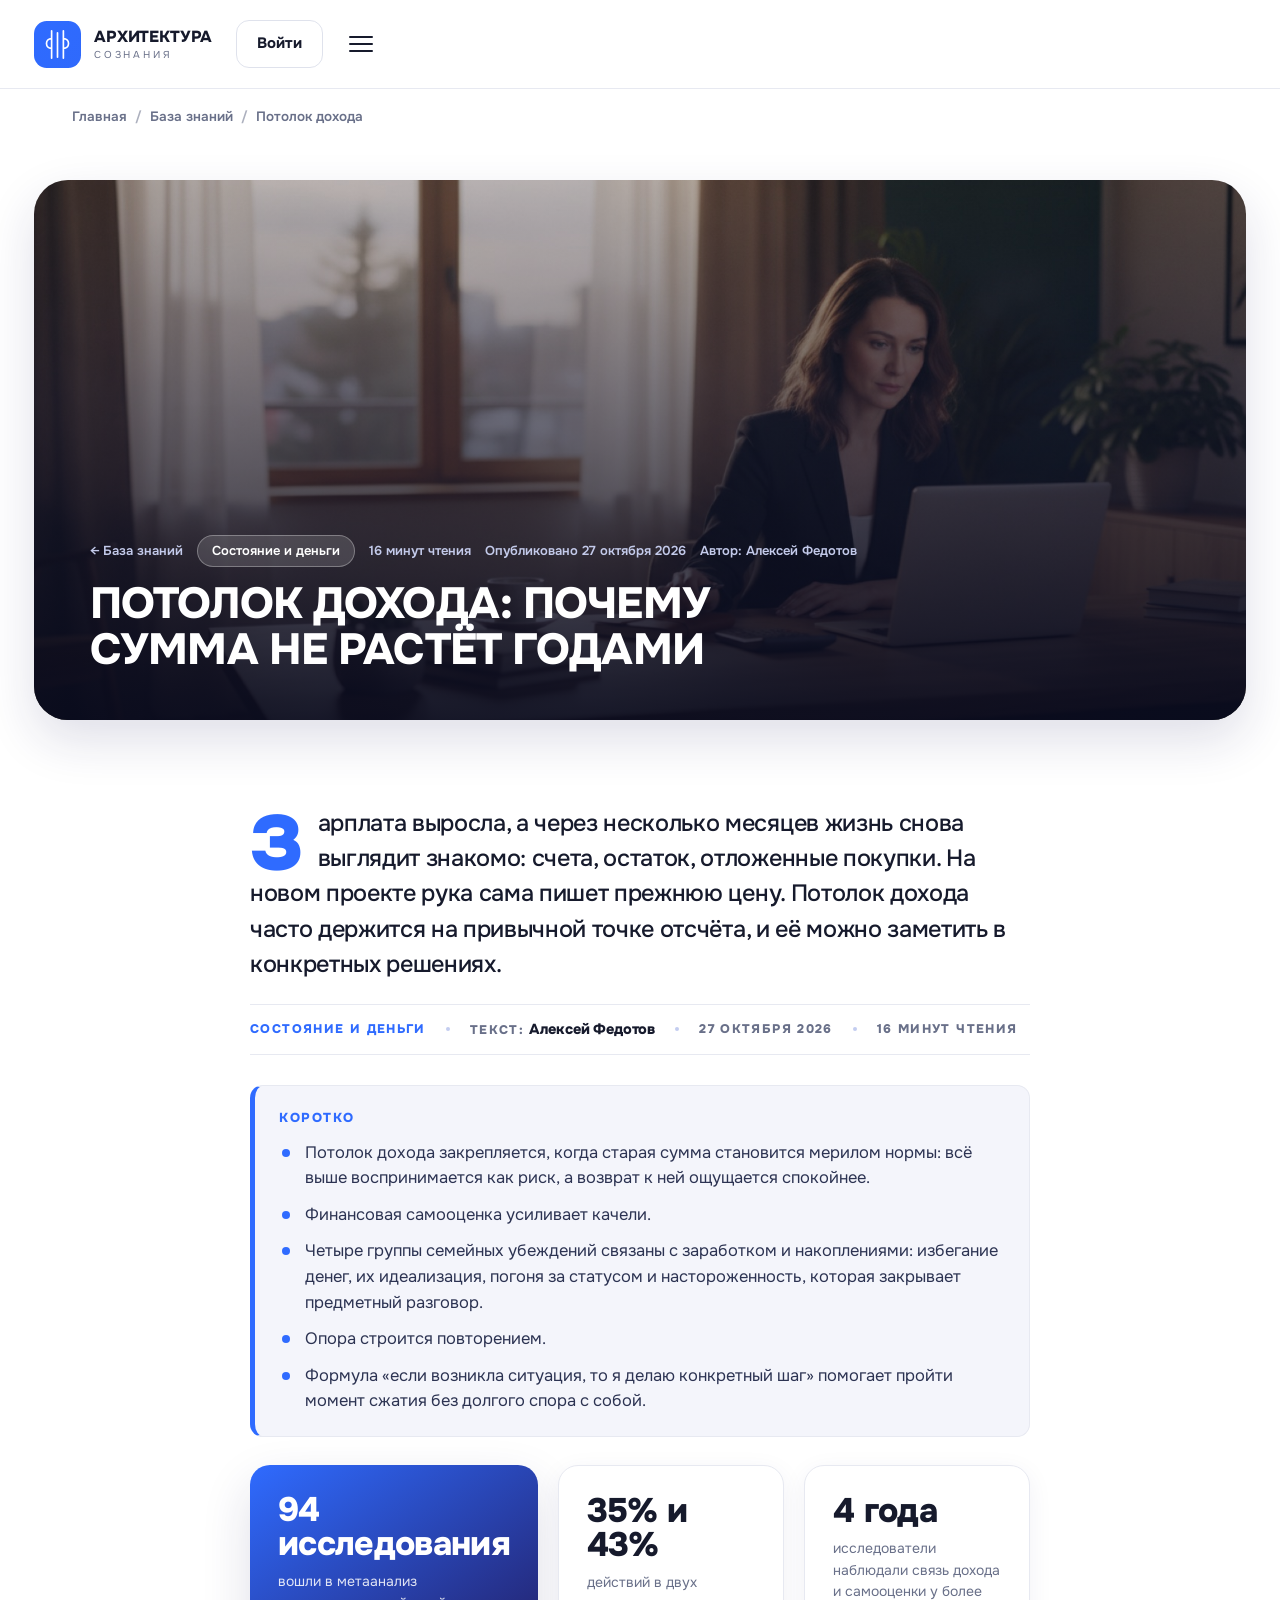
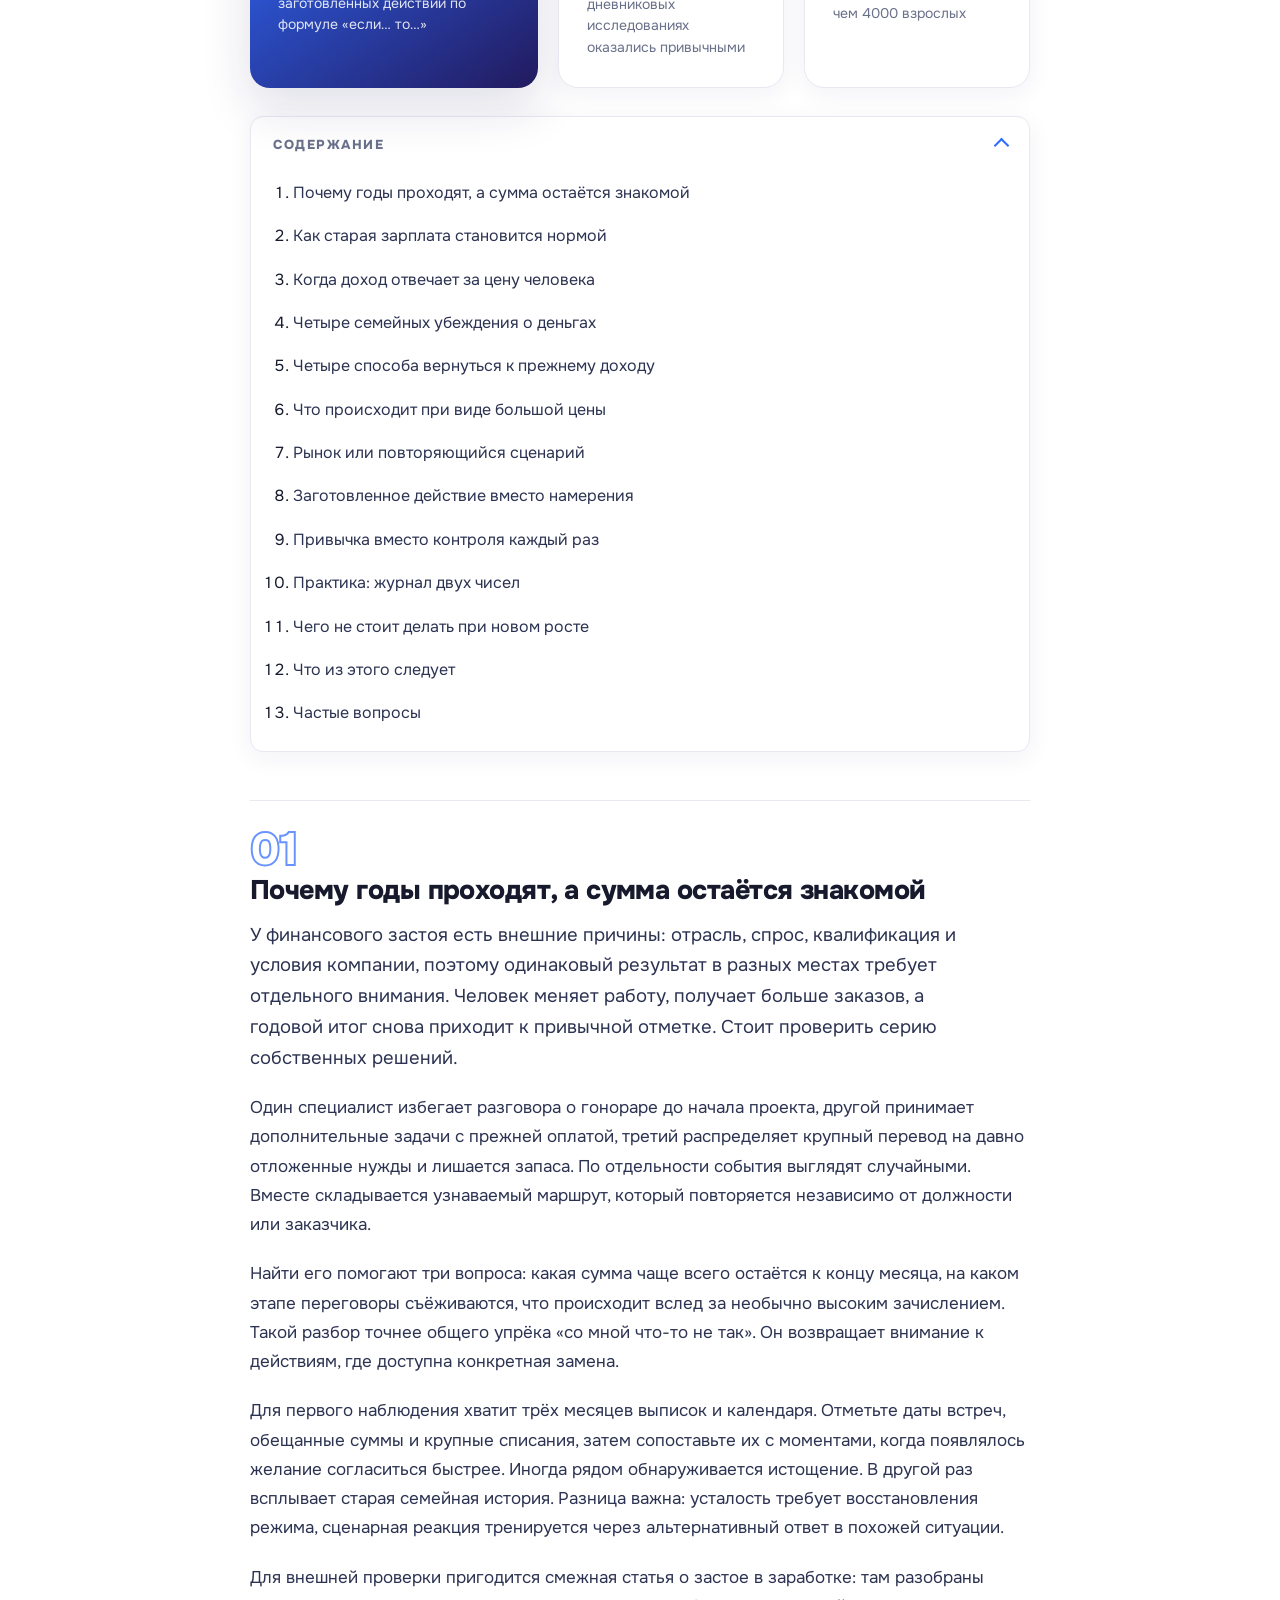
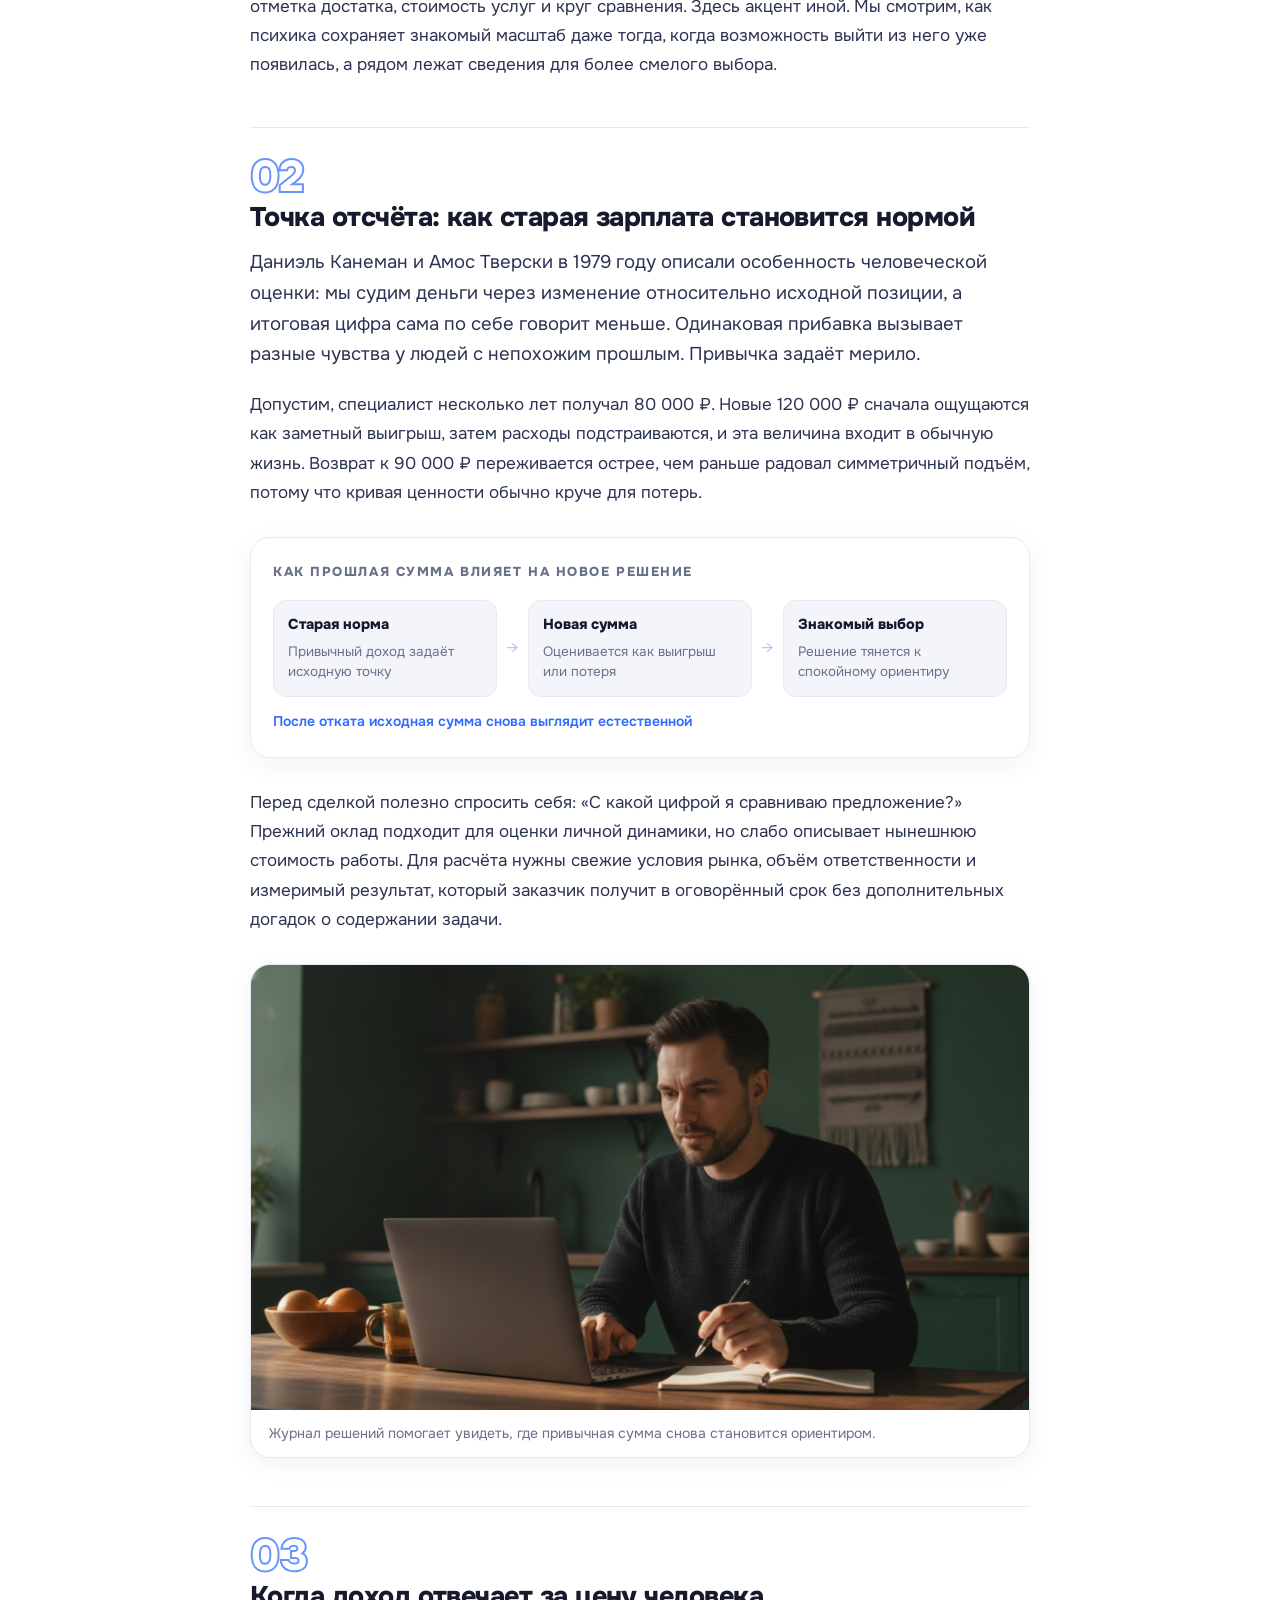
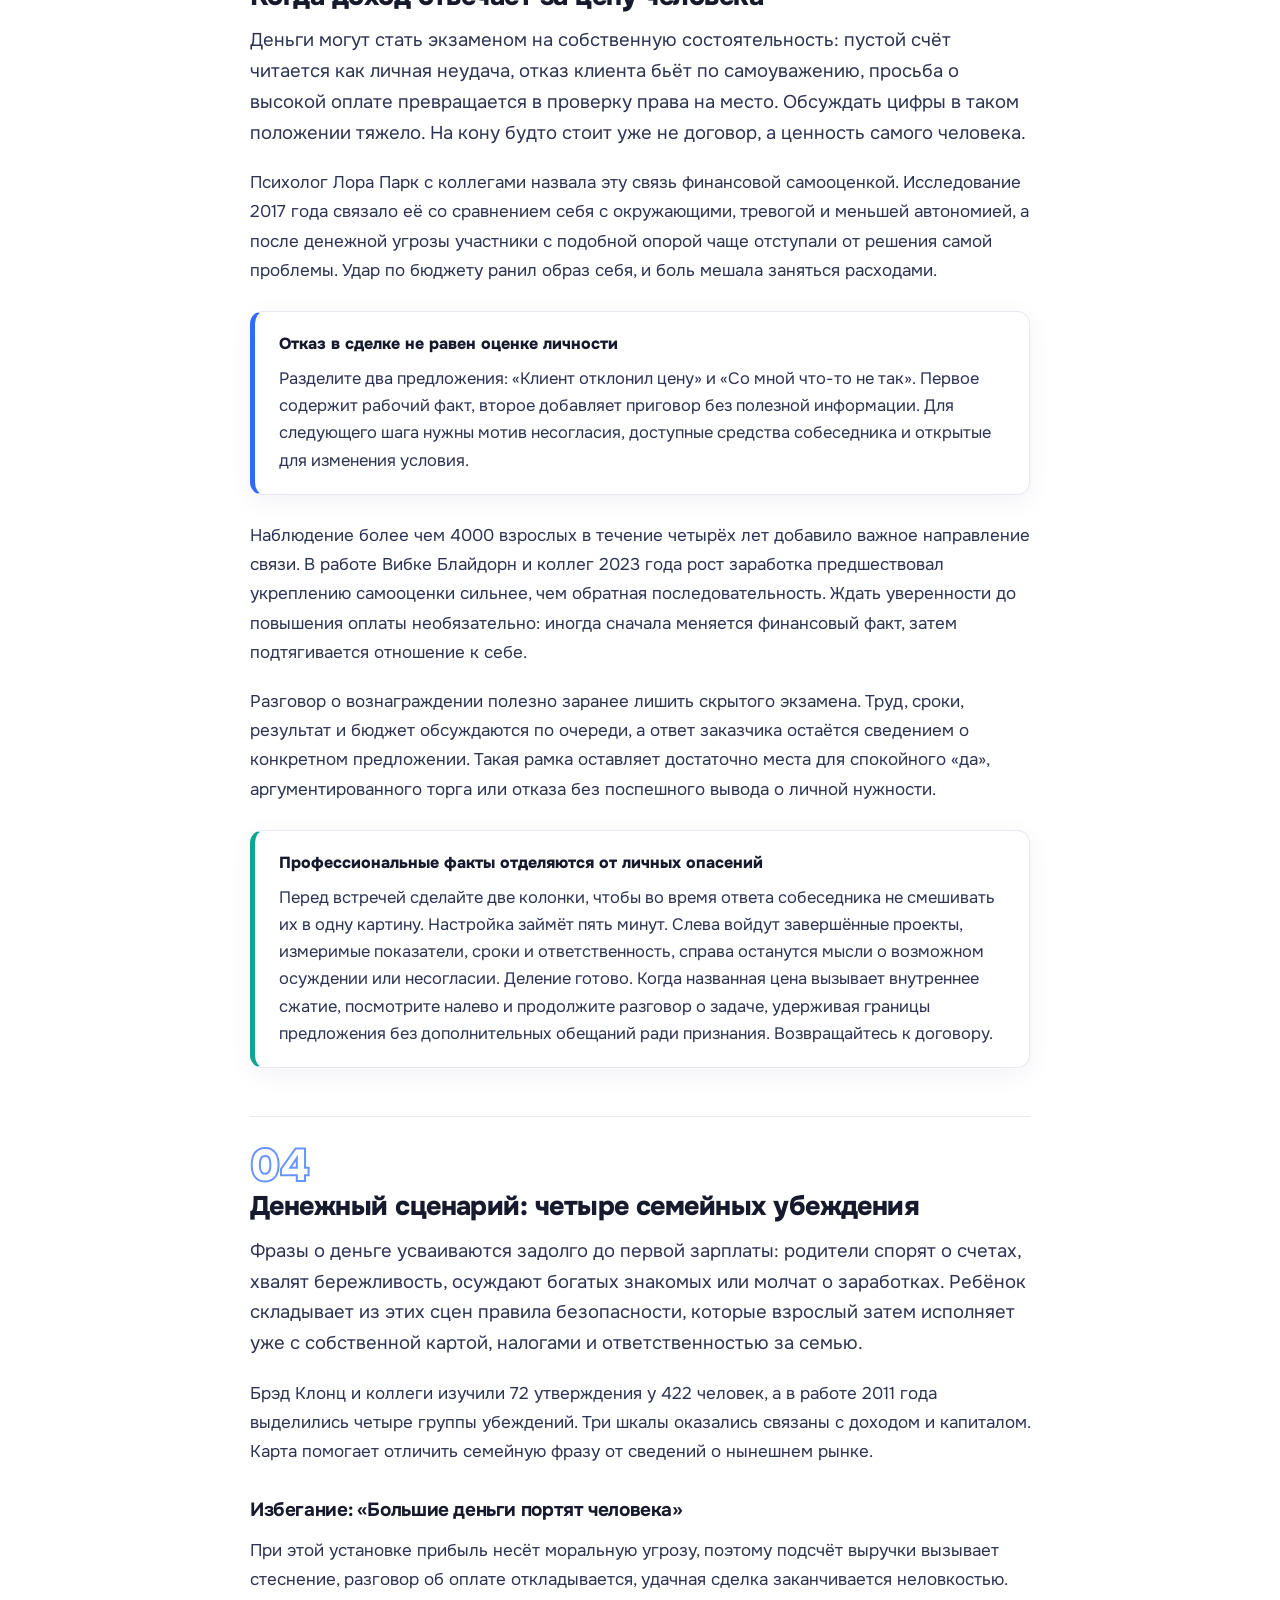
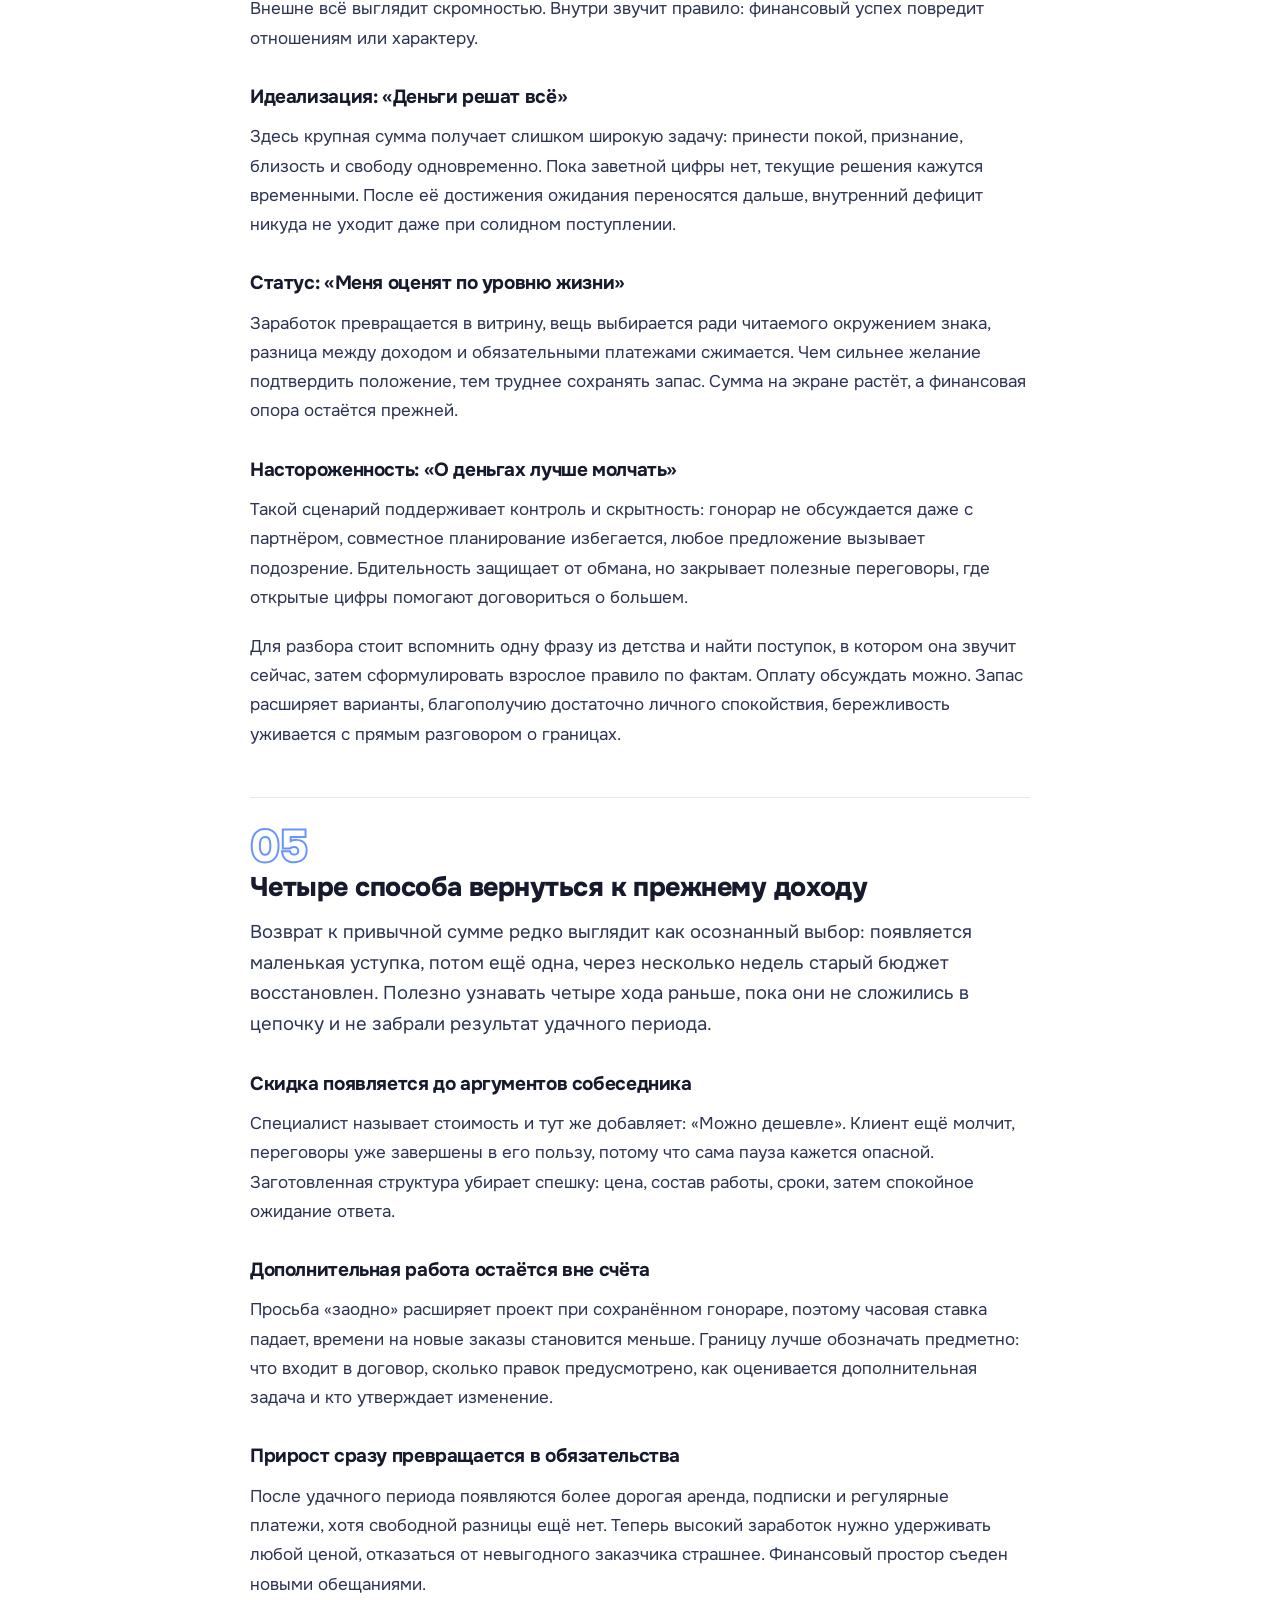
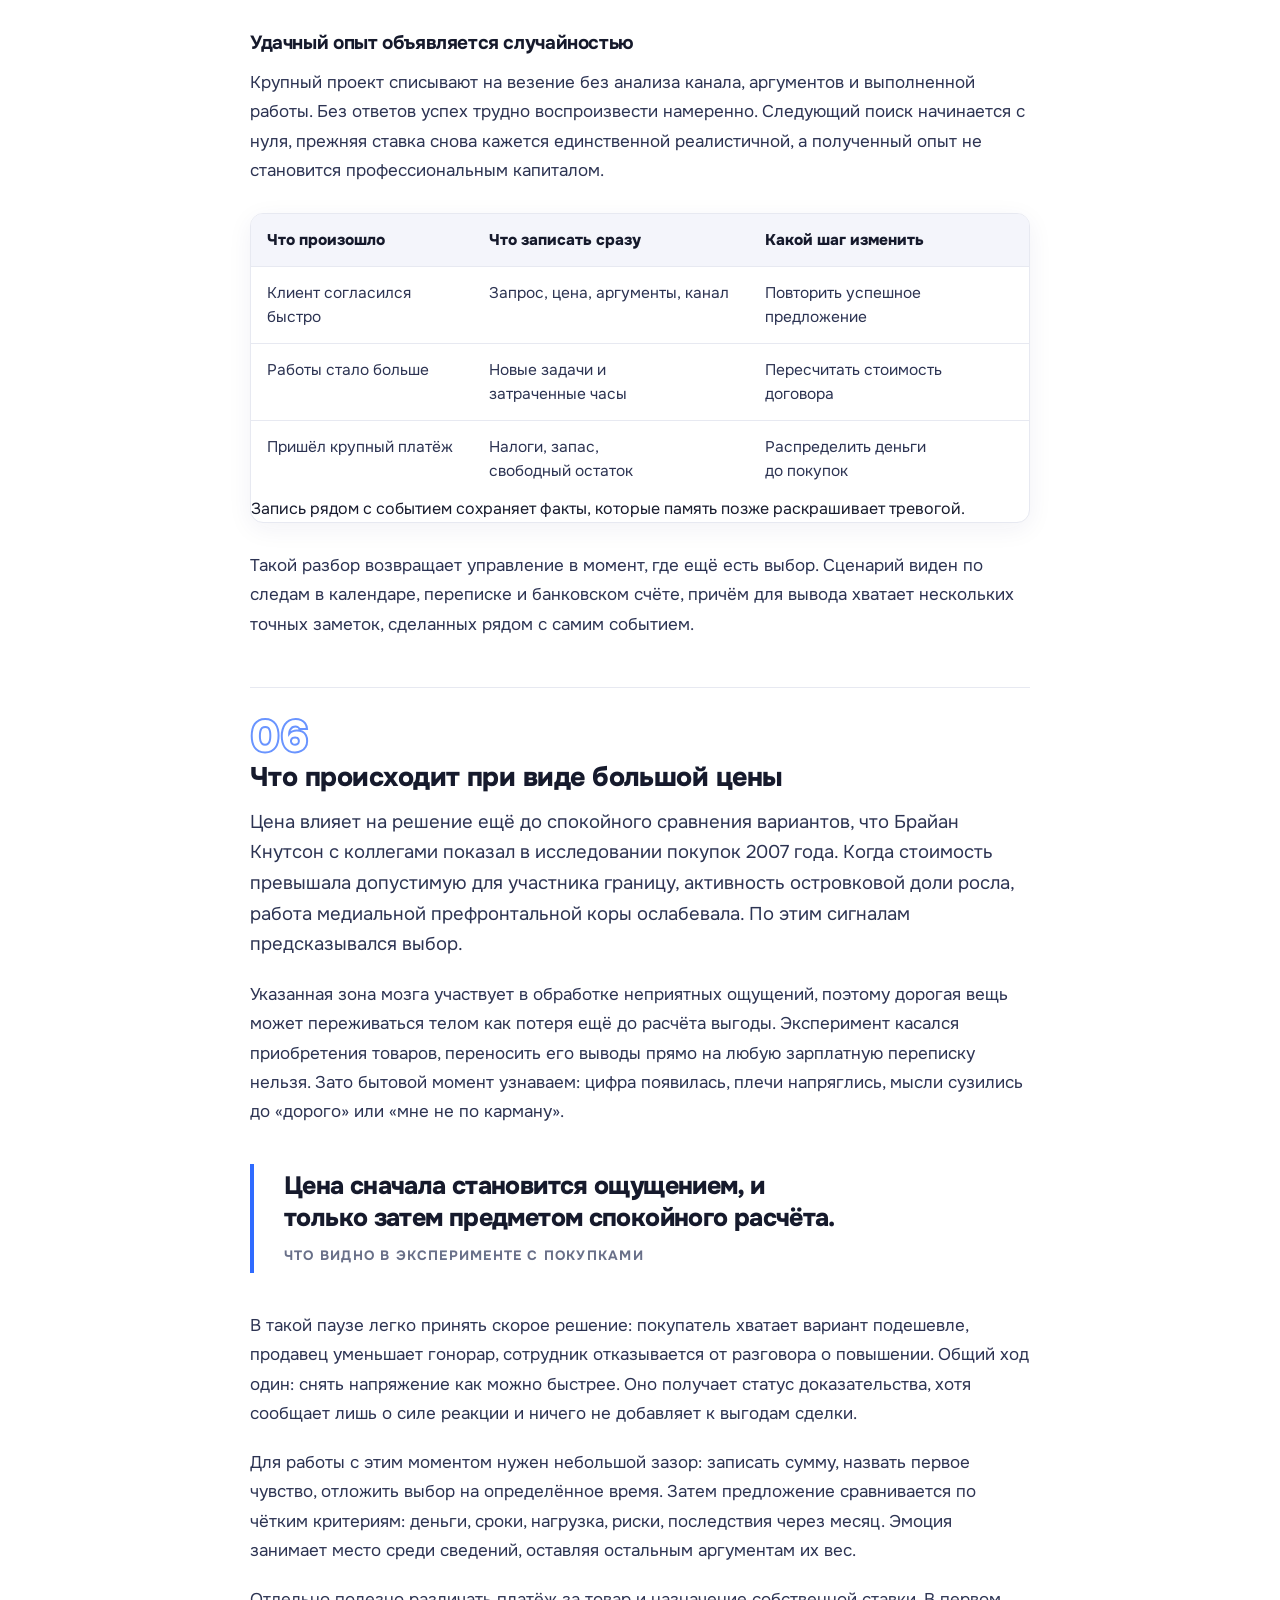
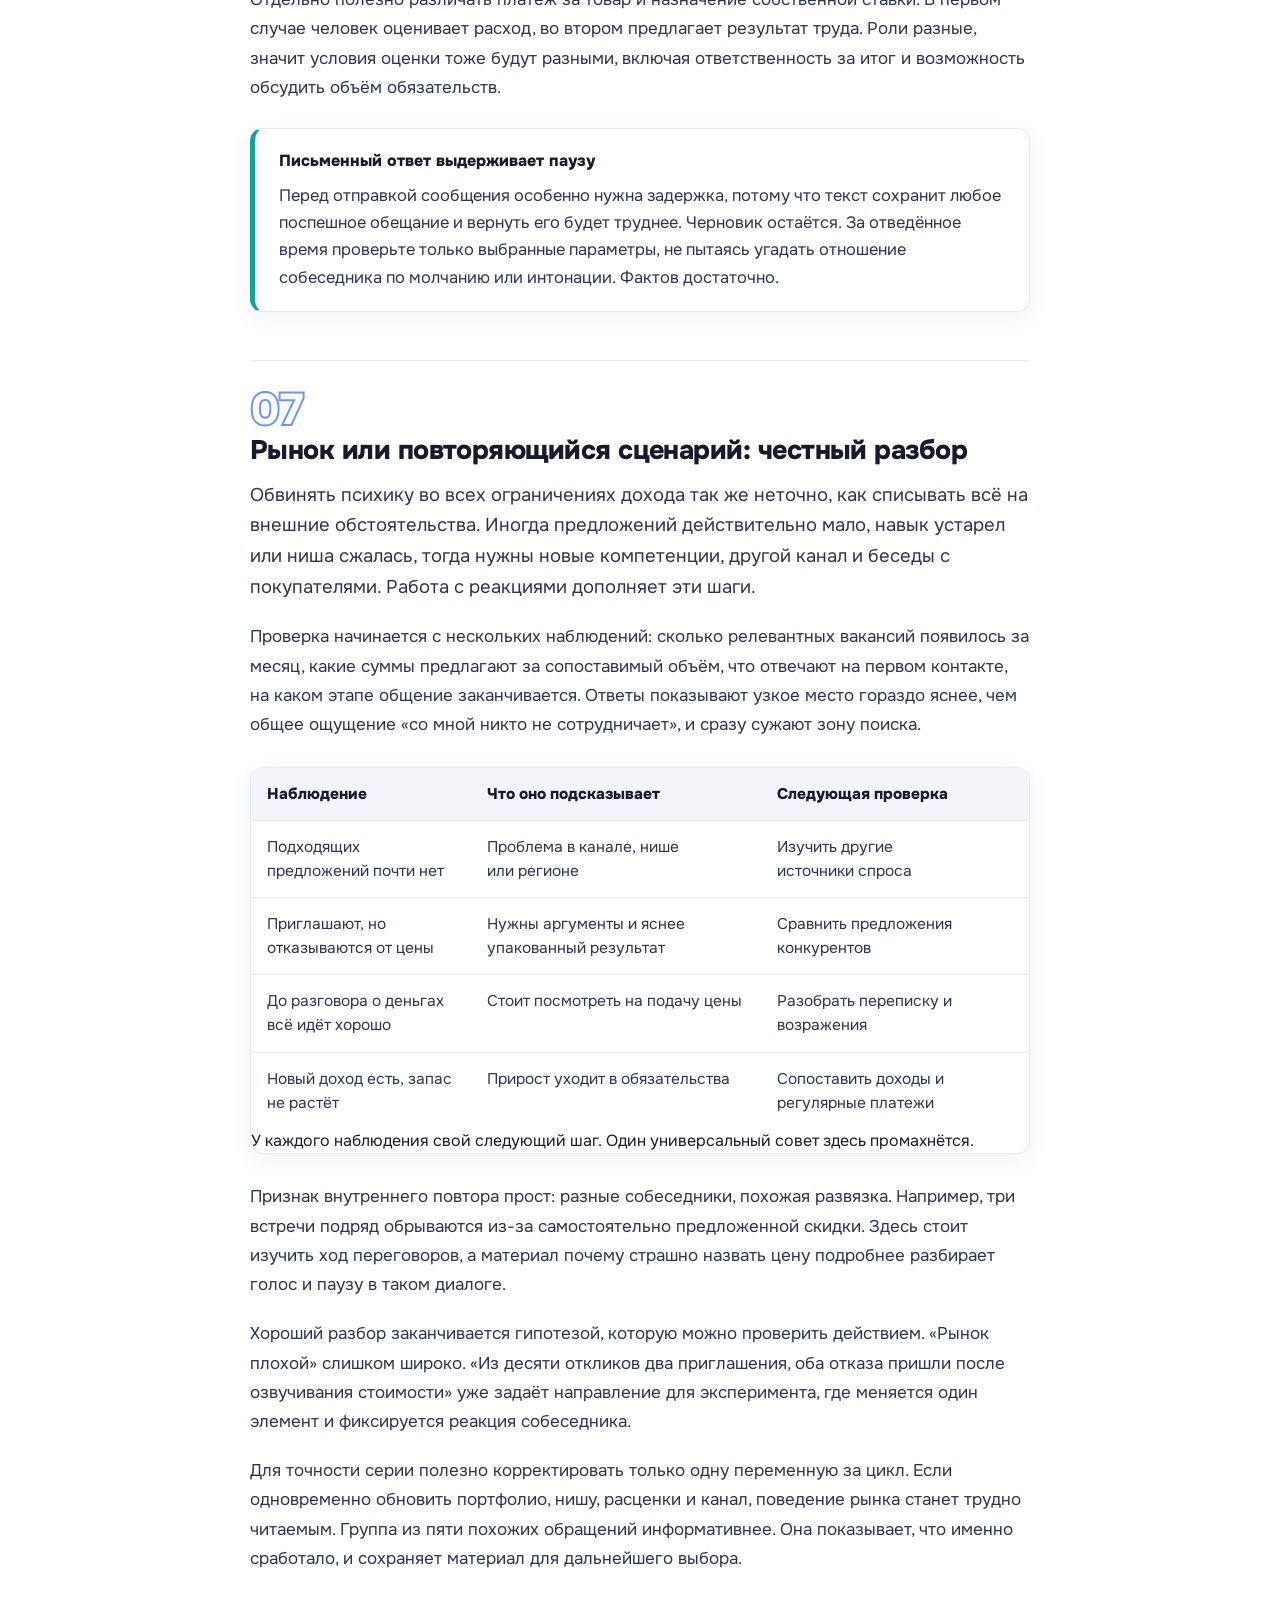
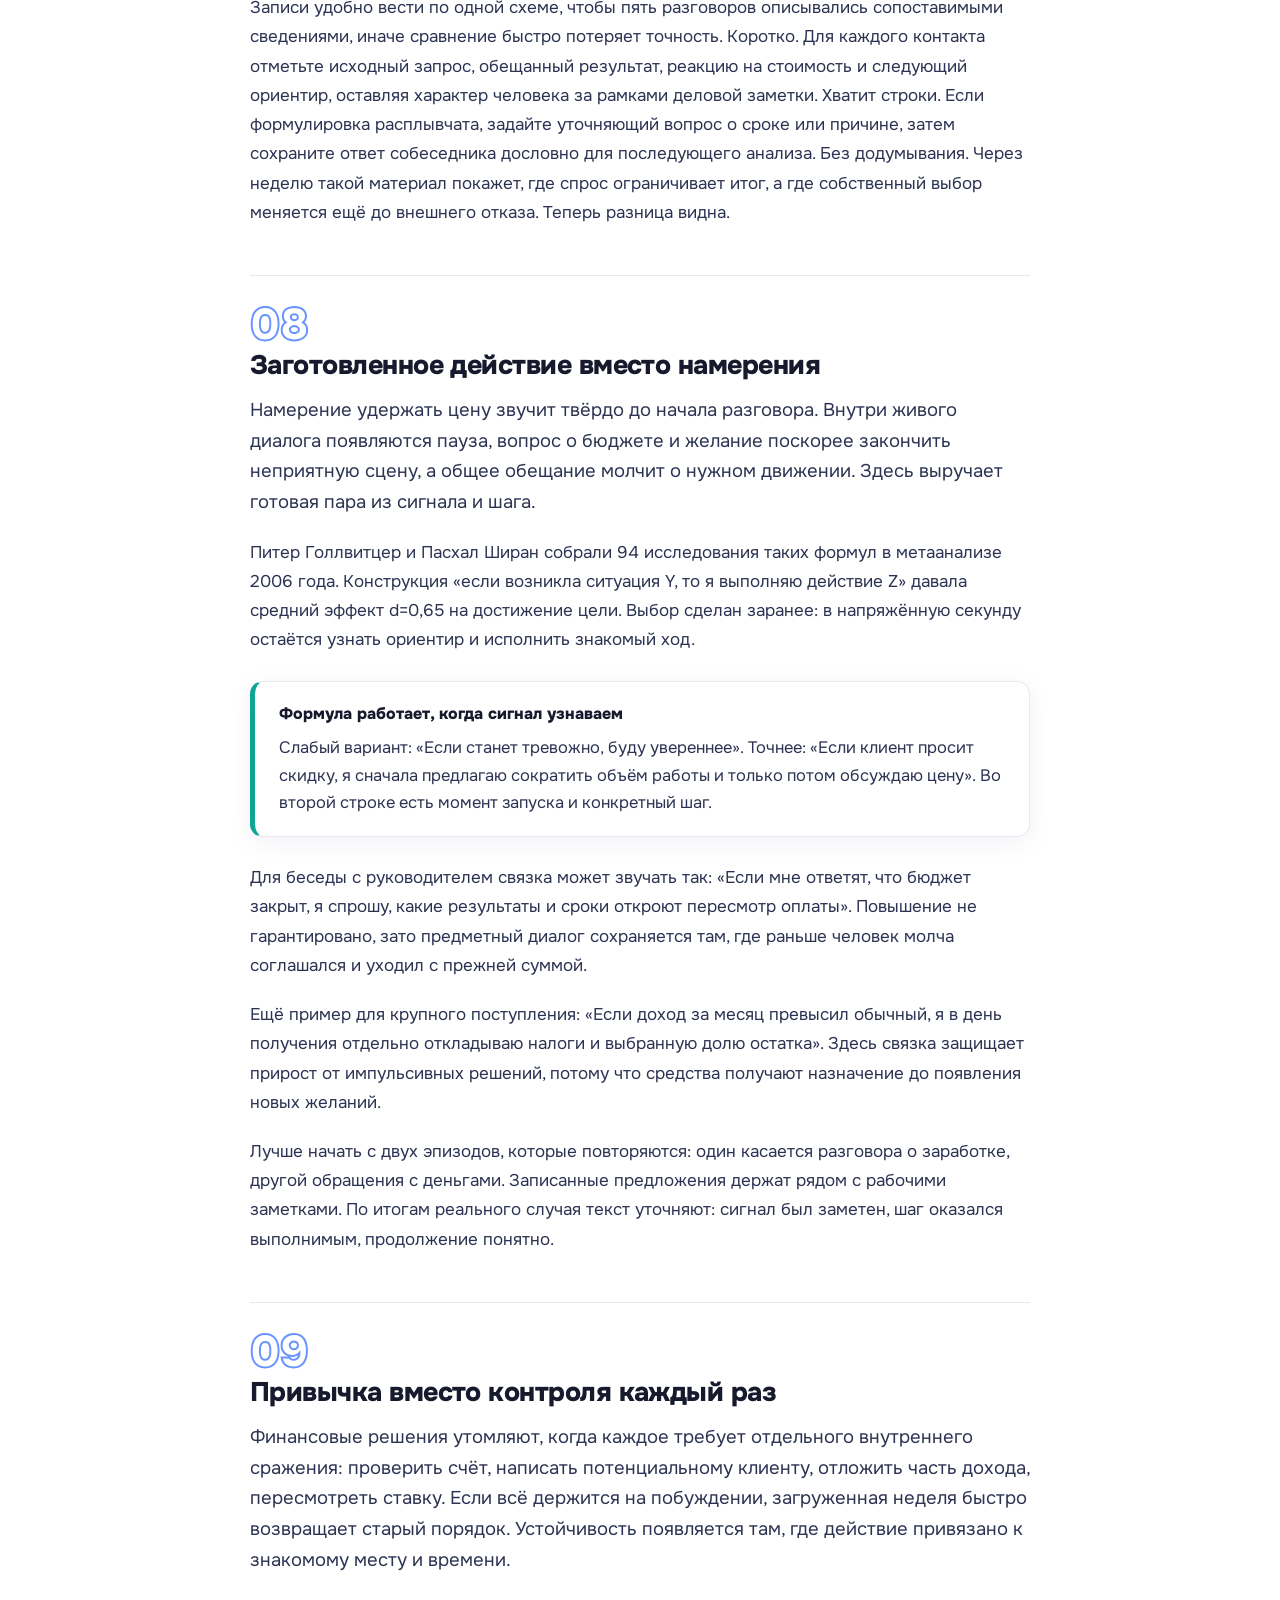
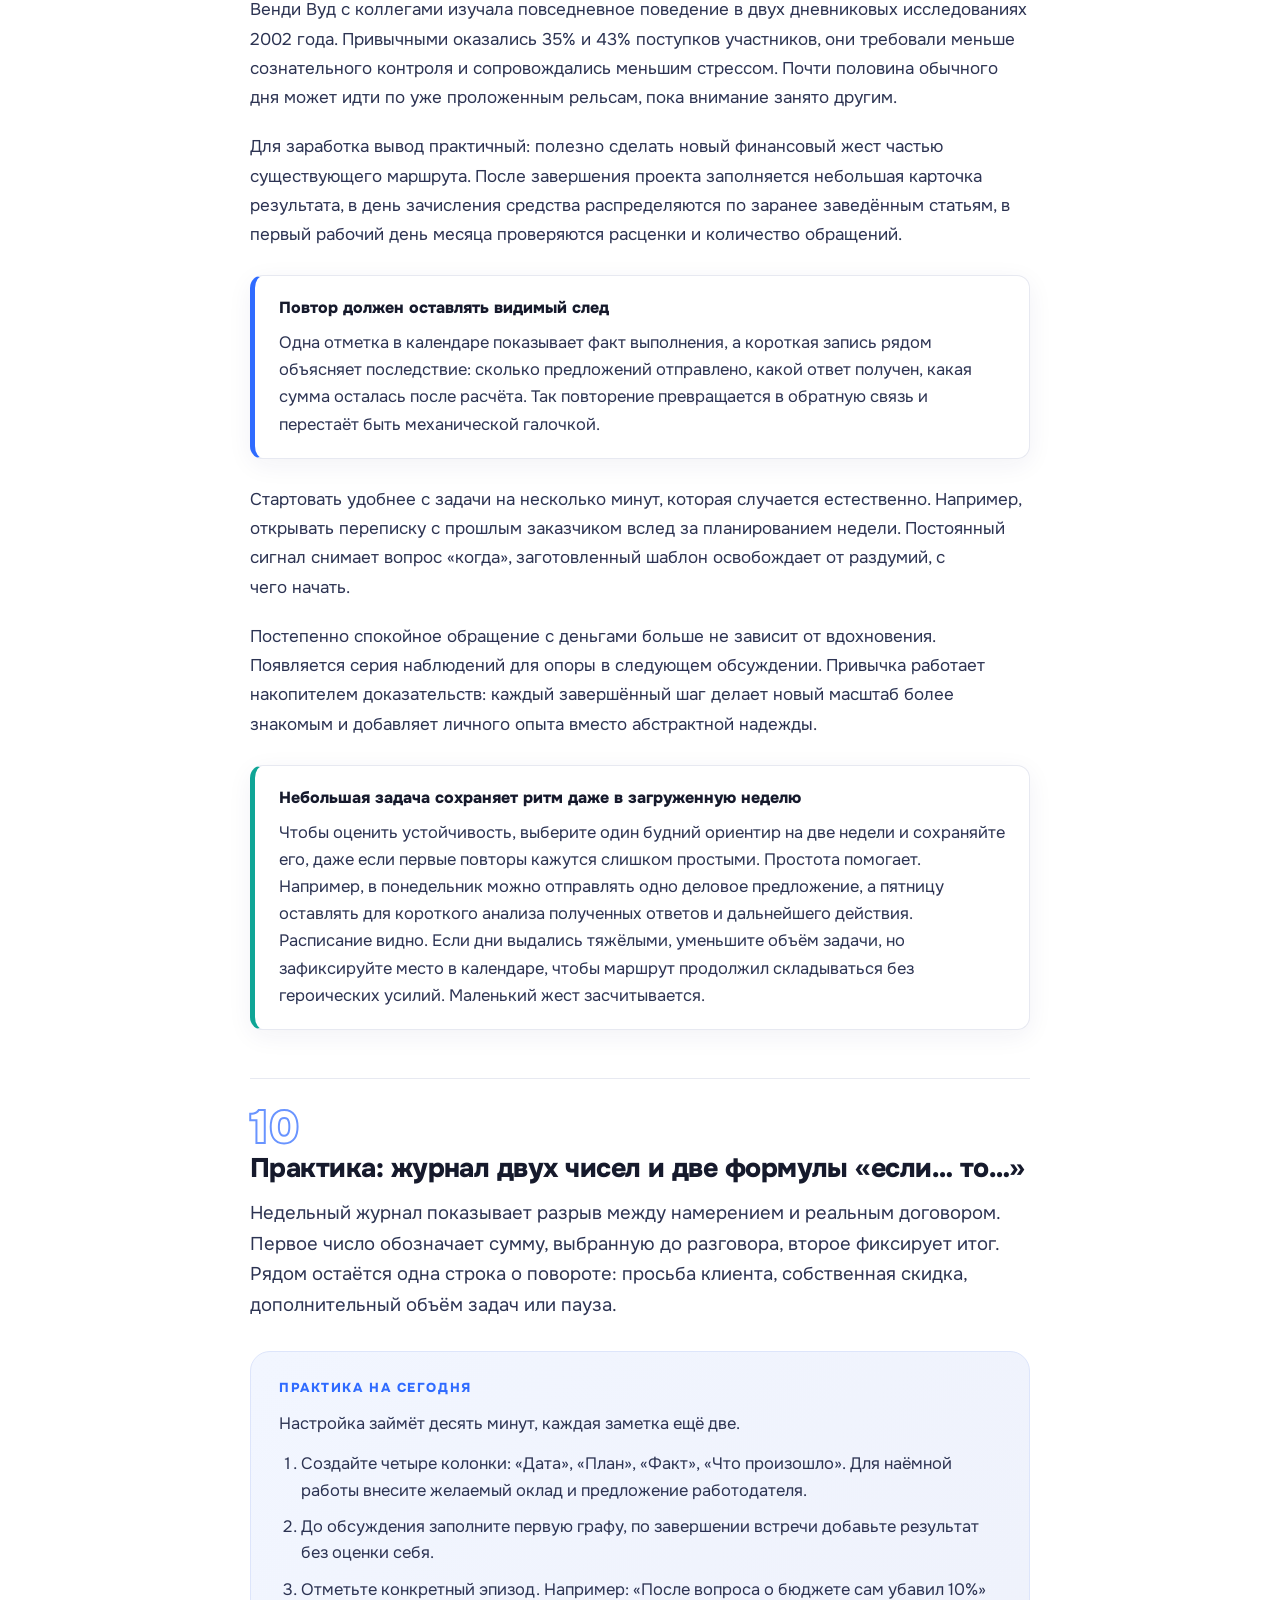
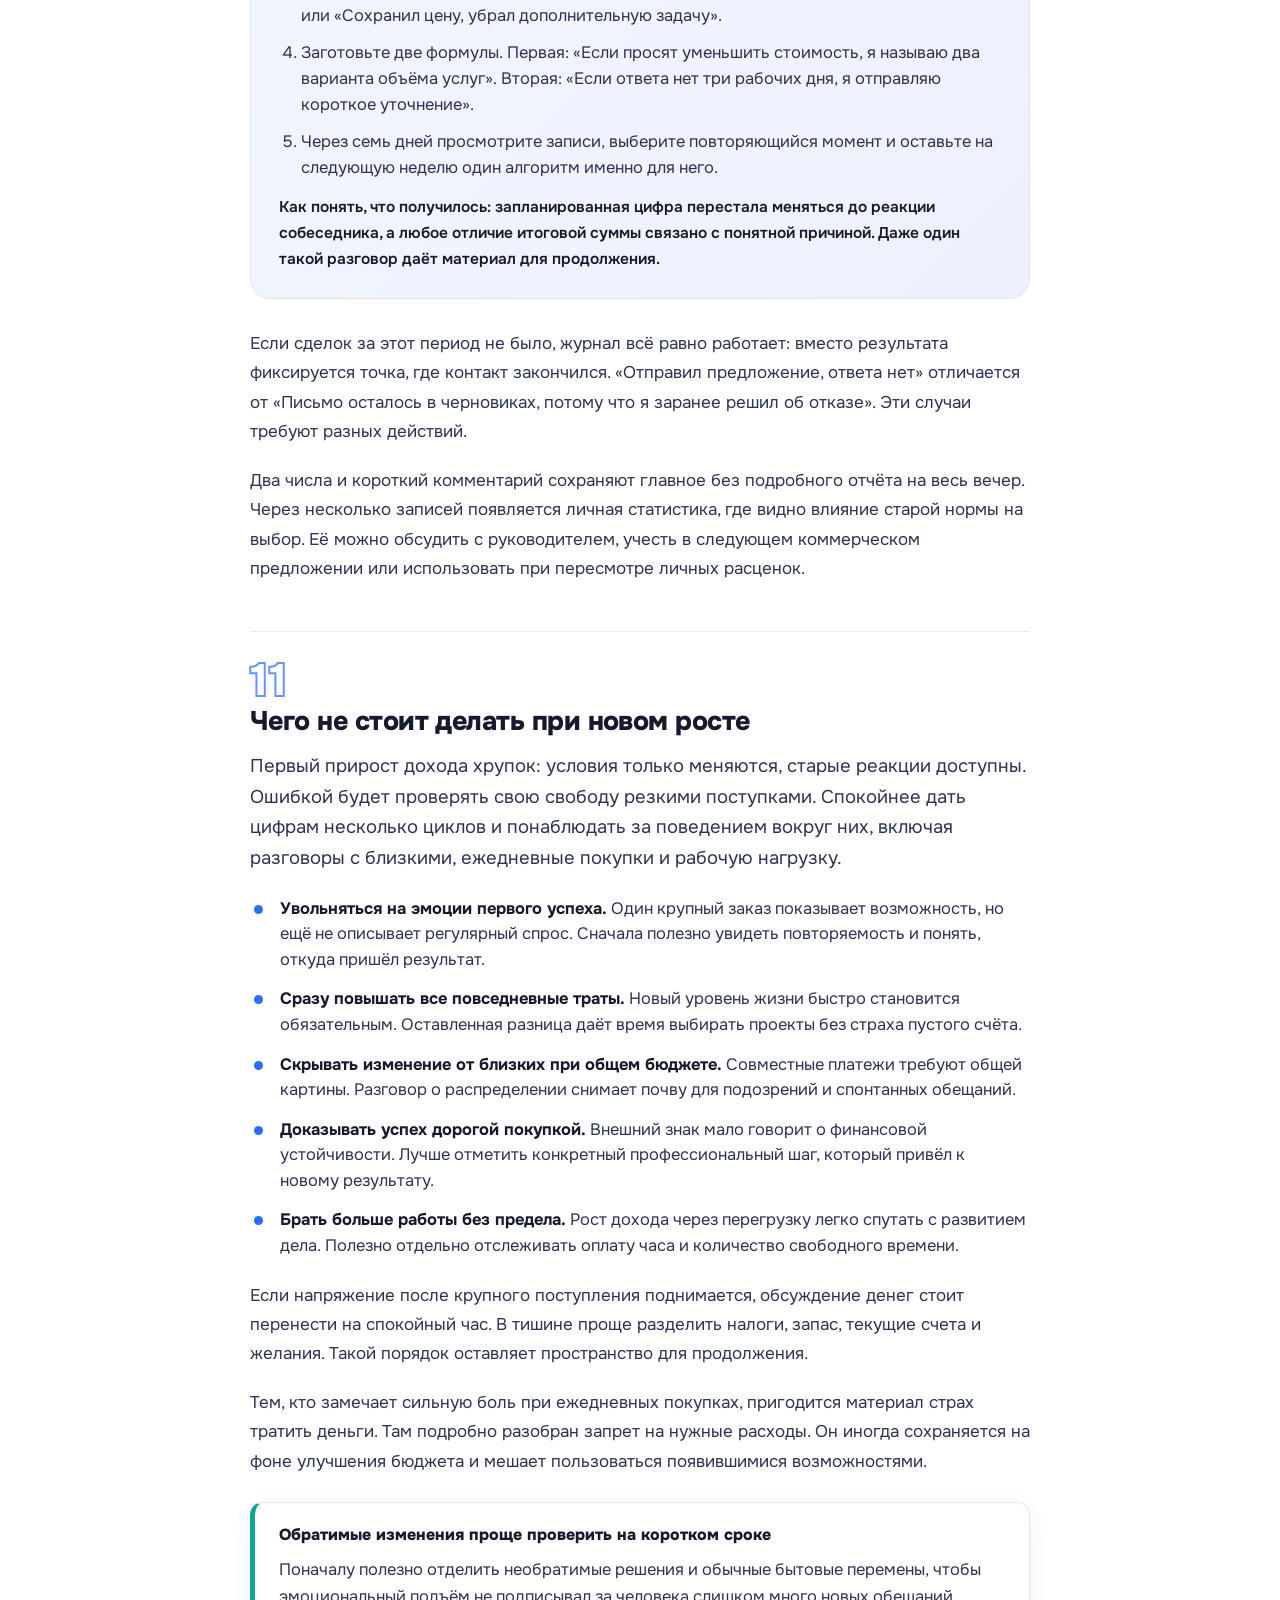
==== commit 1fa7c1d8: "Fix hero image and social previews" ====
--- a/baza/potolok-dohoda/index.html
+++ b/baza/potolok-dohoda/index.html
@@ -11,11 +11,12 @@
 <meta property="og:title" content="Потолок дохода: почему сумма не растёт годами">
 <meta property="og:description" content="Как старая сумма становится нормой, почему рост дохода вызывает тревогу и какие действия помогают выйти на новый уровень.">
 <meta property="og:url" content="https://thebodymindcode.ru/baza/potolok-dohoda/">
-<meta property="og:image" content="https://thebodymindcode.ru/baza/potolok-dohoda/hero.jpg">
+<meta property="og:image" content="https://thebodymindcode.github.io/kimi-test/baza/potolok-dohoda/img/hero.jpg">
+<meta property="og:image:width" content="1600"><meta property="og:image:height" content="914">
 <meta name="twitter:card" content="summary_large_image">
 <meta name="twitter:title" content="Потолок дохода: почему сумма не растёт годами">
 <meta name="twitter:description" content="Как старая сумма становится нормой, почему рост дохода вызывает тревогу и какие действия помогают выйти на новый уровень.">
-<meta name="twitter:image" content="https://thebodymindcode.ru/baza/potolok-dohoda/hero.jpg">
+<meta name="twitter:image" content="https://thebodymindcode.github.io/kimi-test/baza/potolok-dohoda/img/hero.jpg">
 <meta name="theme-color" content="#0f1226">
 <link rel="icon" href="../../favicon.svg" type="image/svg+xml">
 <link rel="icon" href="../../favicon-32.png" sizes="32x32" type="image/png"><link rel="icon" href="../../favicon.ico" sizes="48x48"><link rel="icon" href="../../icon-192.png" sizes="192x192" type="image/png">
@@ -242,7 +243,7 @@
 <div class="bot"><span>© 2026 «Архитектура сознания». Все права защищены.</span><a href="https://t.me/arhitektura_soznaniya_support" target="_blank" rel="noopener">Поддержка · @arhitektura_soznaniya_support</a><span class="fdocs"><a href="https://thebodymindcode.ru/oferta/">Публичная оферта</a><a href="https://thebodymindcode.ru/politika/">Политика конфиденциальности</a></span></div>
 </div><div class="tbmc-ip" style="text-align:center;font-size:13px;line-height:1.5;opacity:.75;padding:12px 16px 20px;color:inherit">Федотов Алексей Юрьевич · ИНН&nbsp;505602398769</div></footer>
 <script type="application/ld+json">
-{"@context":"https://schema.org","@type":"Article","@id":"https://thebodymindcode.ru/baza/potolok-dohoda/#article-body","headline":"Потолок дохода: почему сумма не растёт годами","description":"Как старая сумма становится нормой, почему рост дохода вызывает тревогу и какие действия помогают выйти на новый уровень.","image":"https://thebodymindcode.ru/baza/potolok-dohoda/hero.jpg","inLanguage":"ru-RU","author":{"@type":"Person","name":"Алексей Федотов","url":"https://thebodymindcode.ru/o-nas/","image":"https://thebodymindcode.ru/img/avtor/aleksey-fedotov-2026-10-640.jpg"},"publisher":{"@type":"Organization","name":"Архитектура сознания","url":"https://thebodymindcode.ru/","logo":{"@type":"ImageObject","url":"https://thebodymindcode.ru/favicon.svg"}},"datePublished":"2026-10-27","dateModified":"2026-10-27","mainEntityOfPage":"https://thebodymindcode.ru/baza/potolok-dohoda/"}
+{"@context":"https://schema.org","@type":"Article","@id":"https://thebodymindcode.ru/baza/potolok-dohoda/#article-body","headline":"Потолок дохода: почему сумма не растёт годами","description":"Как старая сумма становится нормой, почему рост дохода вызывает тревогу и какие действия помогают выйти на новый уровень.","image":"https://thebodymindcode.github.io/kimi-test/baza/potolok-dohoda/img/hero.jpg","inLanguage":"ru-RU","author":{"@type":"Person","name":"Алексей Федотов","url":"https://thebodymindcode.ru/o-nas/","image":"https://thebodymindcode.ru/img/avtor/aleksey-fedotov-2026-10-640.jpg"},"publisher":{"@type":"Organization","name":"Архитектура сознания","url":"https://thebodymindcode.ru/","logo":{"@type":"ImageObject","url":"https://thebodymindcode.ru/favicon.svg"}},"datePublished":"2026-10-27","dateModified":"2026-10-27","mainEntityOfPage":"https://thebodymindcode.ru/baza/potolok-dohoda/"}
 </script>
 <script type="application/ld+json">
 {"@context":"https://schema.org","@type":"BreadcrumbList","itemListElement":[{"@type":"ListItem","position":1,"name":"Главная","item":"https://thebodymindcode.ru/"},{"@type":"ListItem","position":2,"name":"База знаний","item":"https://thebodymindcode.ru/baza/"},{"@type":"ListItem","position":3,"name":"Потолок дохода"}]}
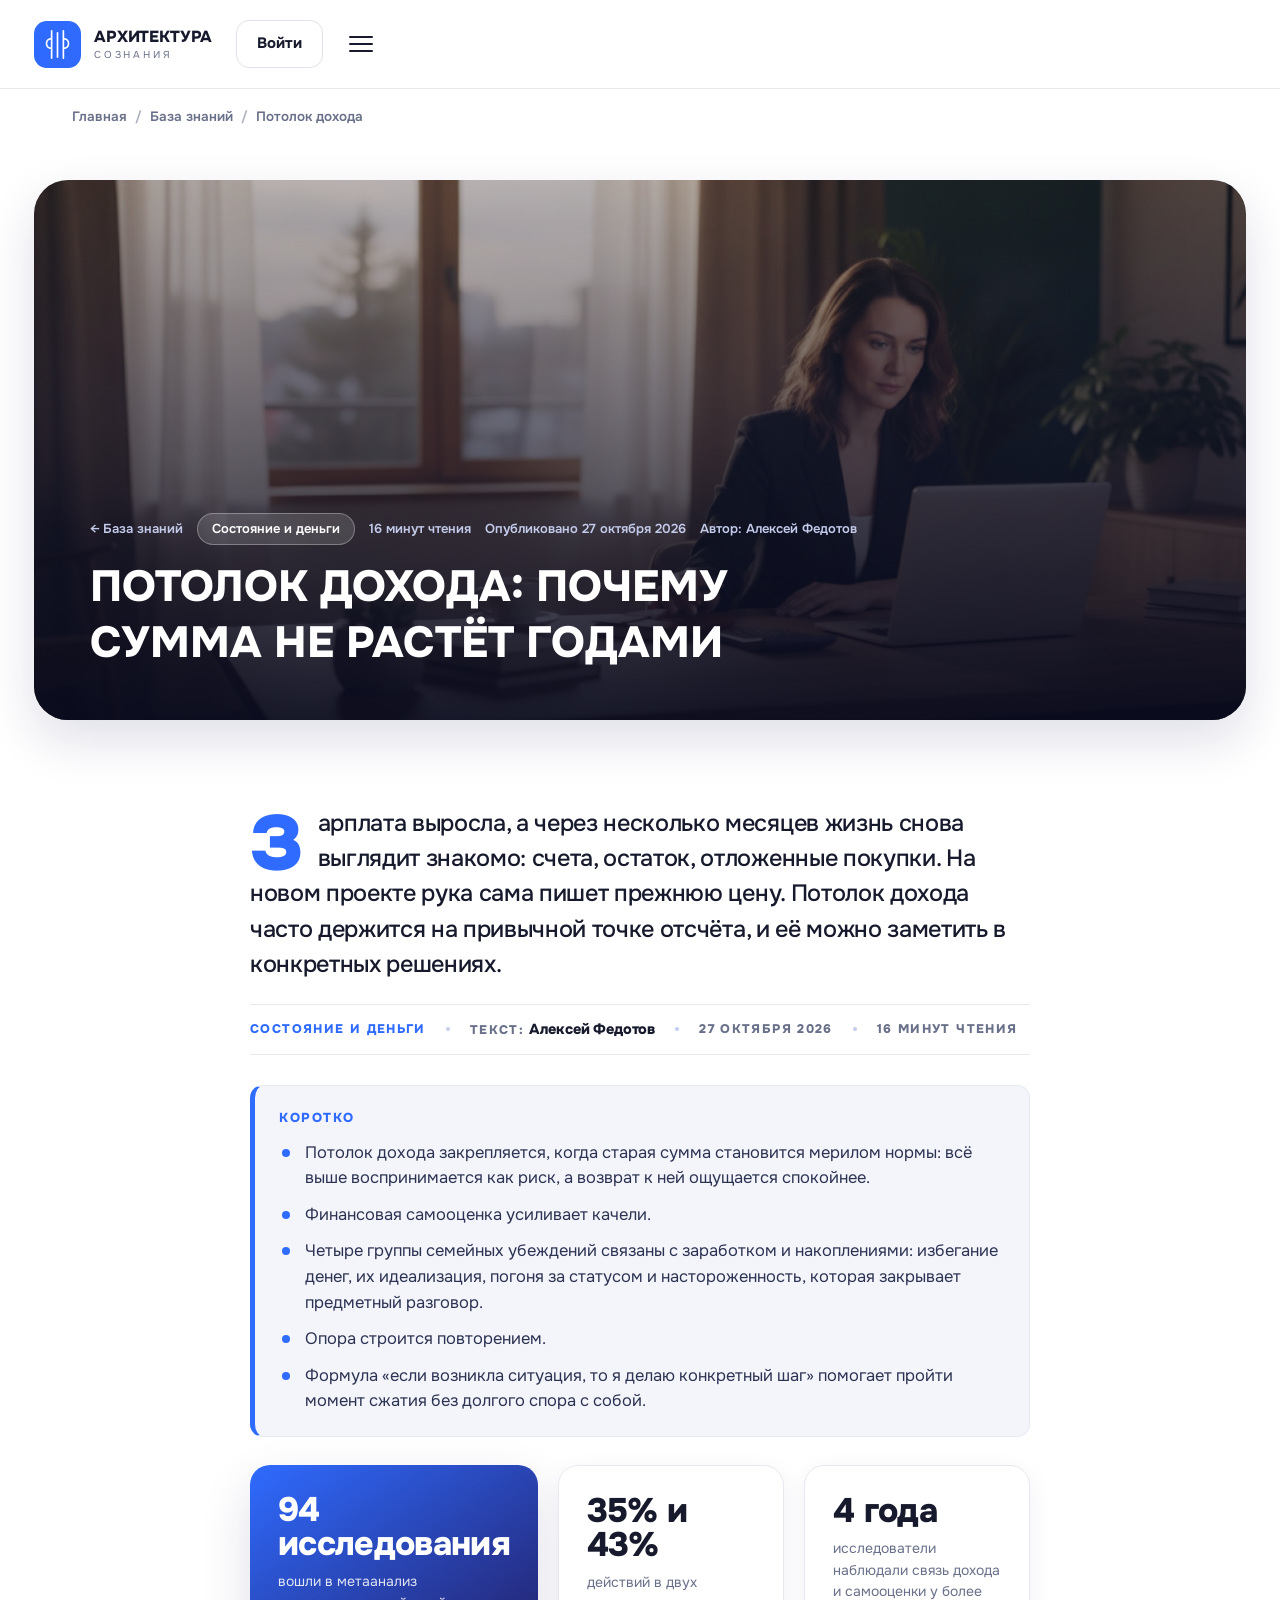
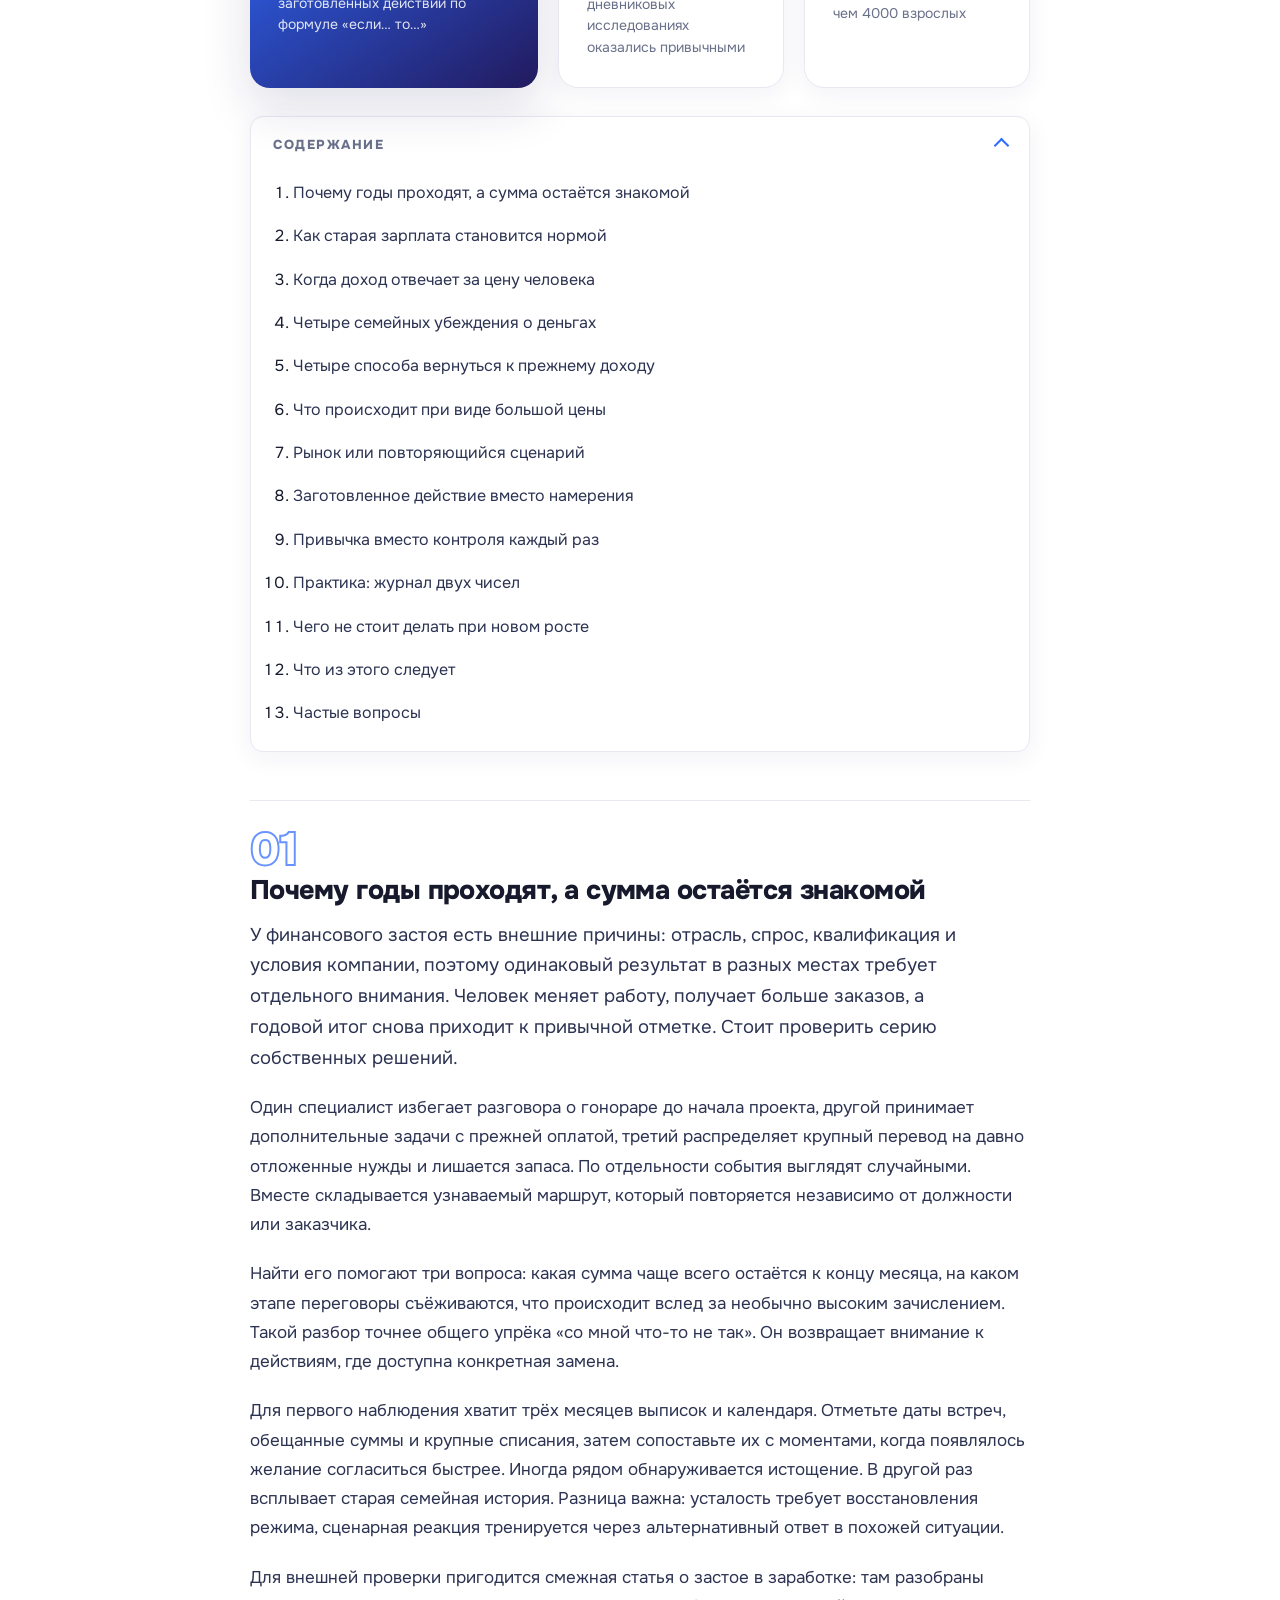
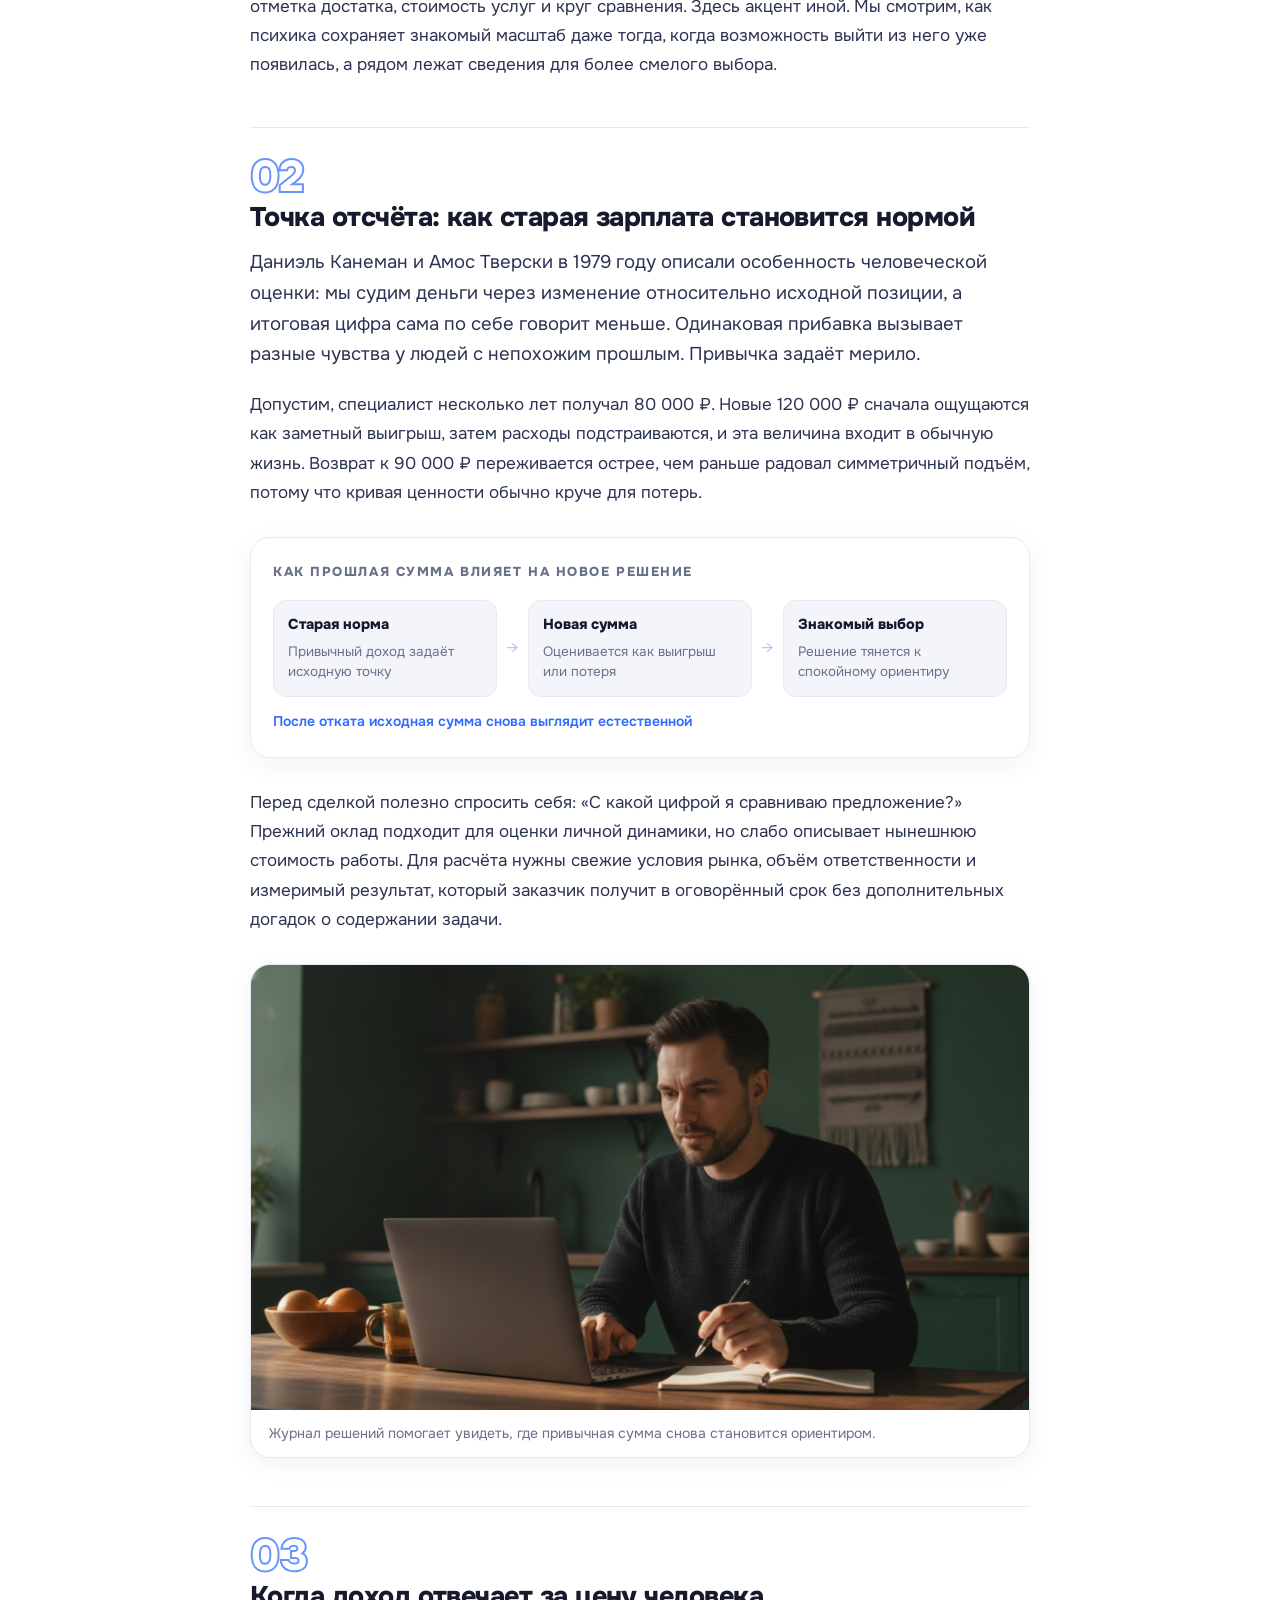
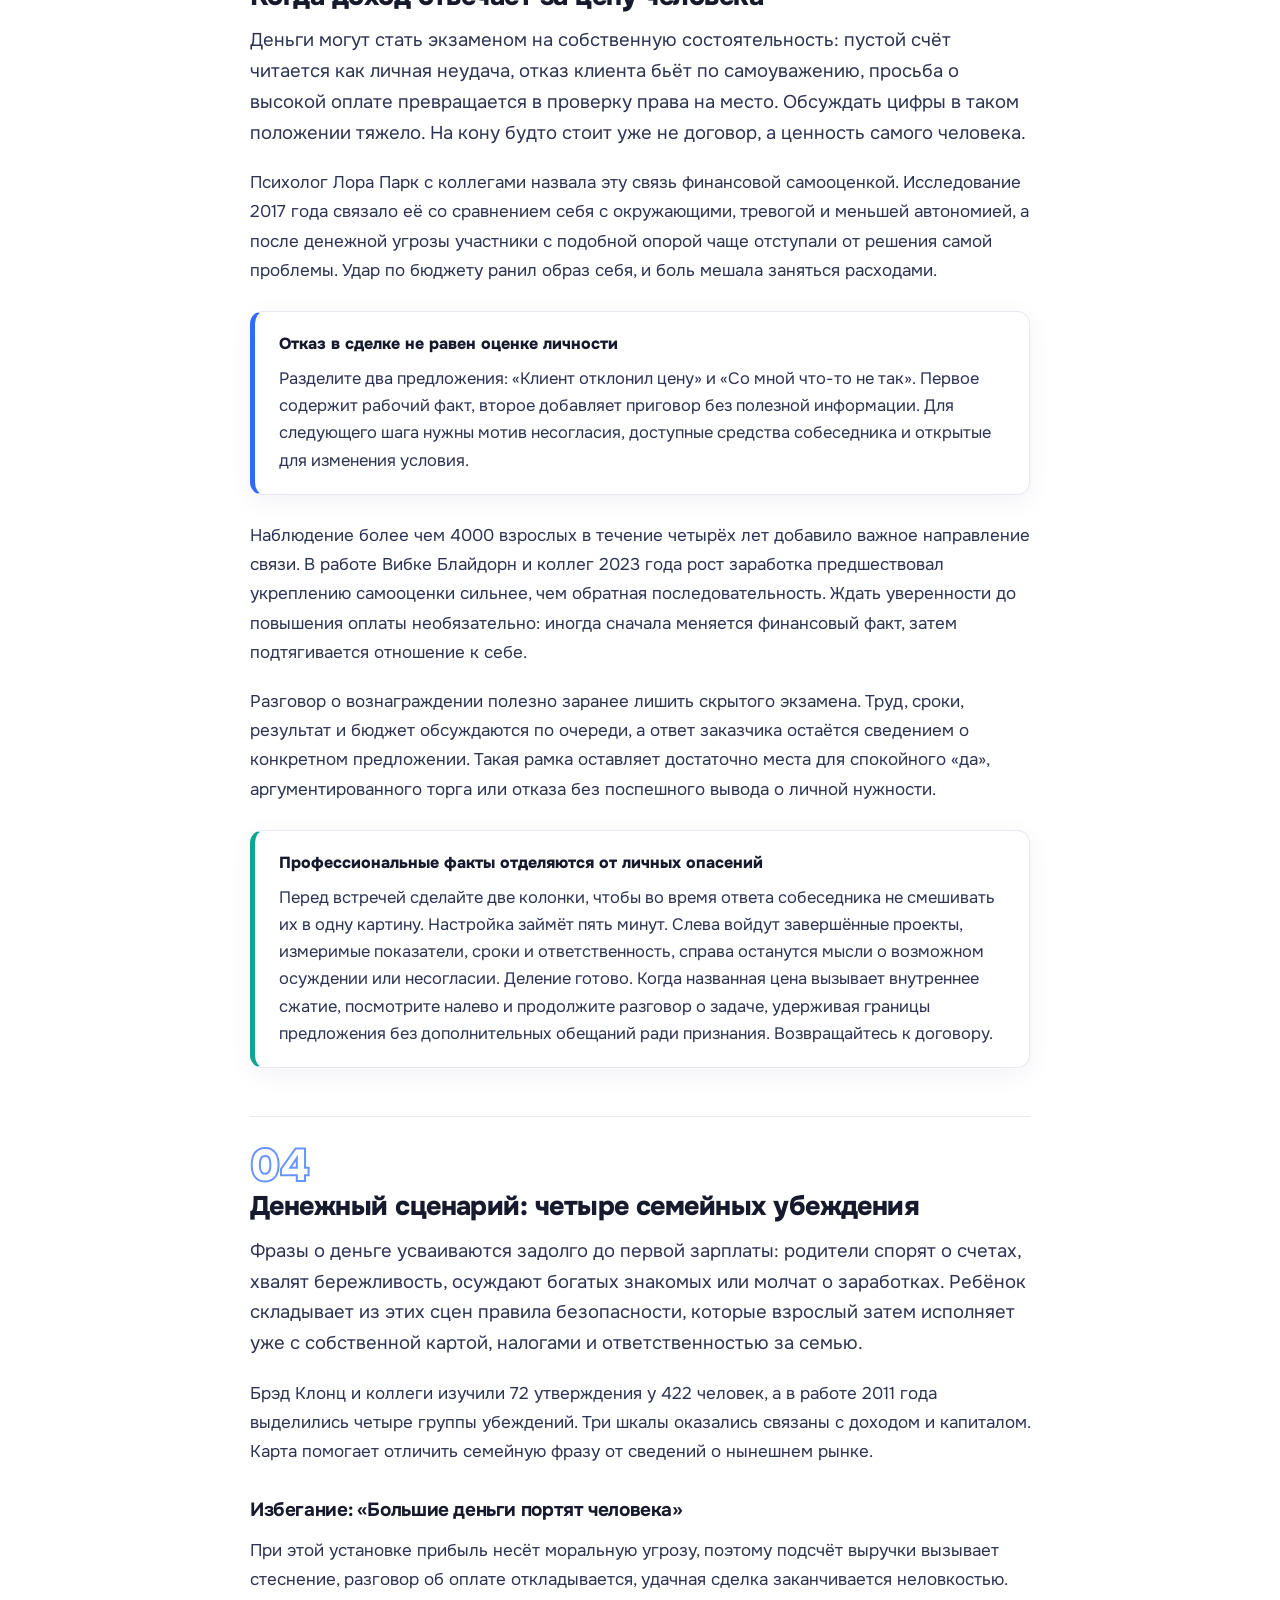
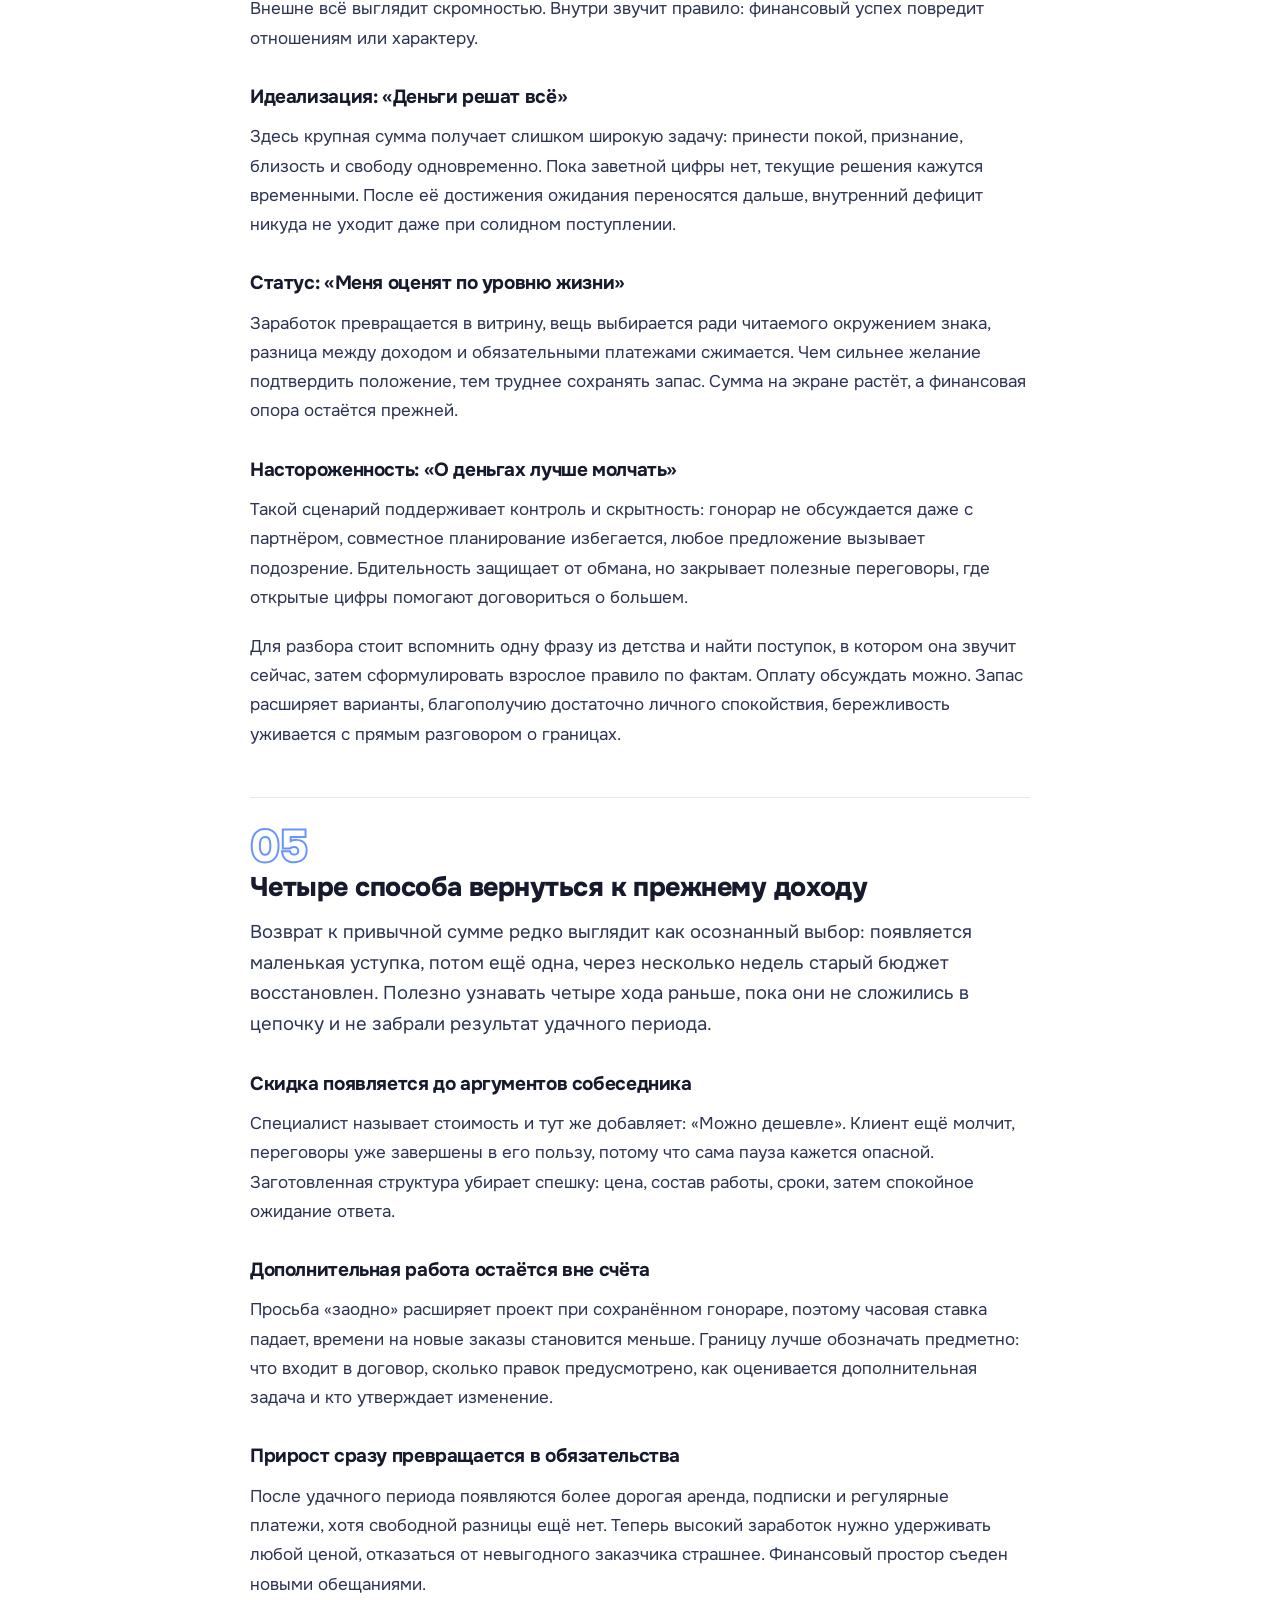
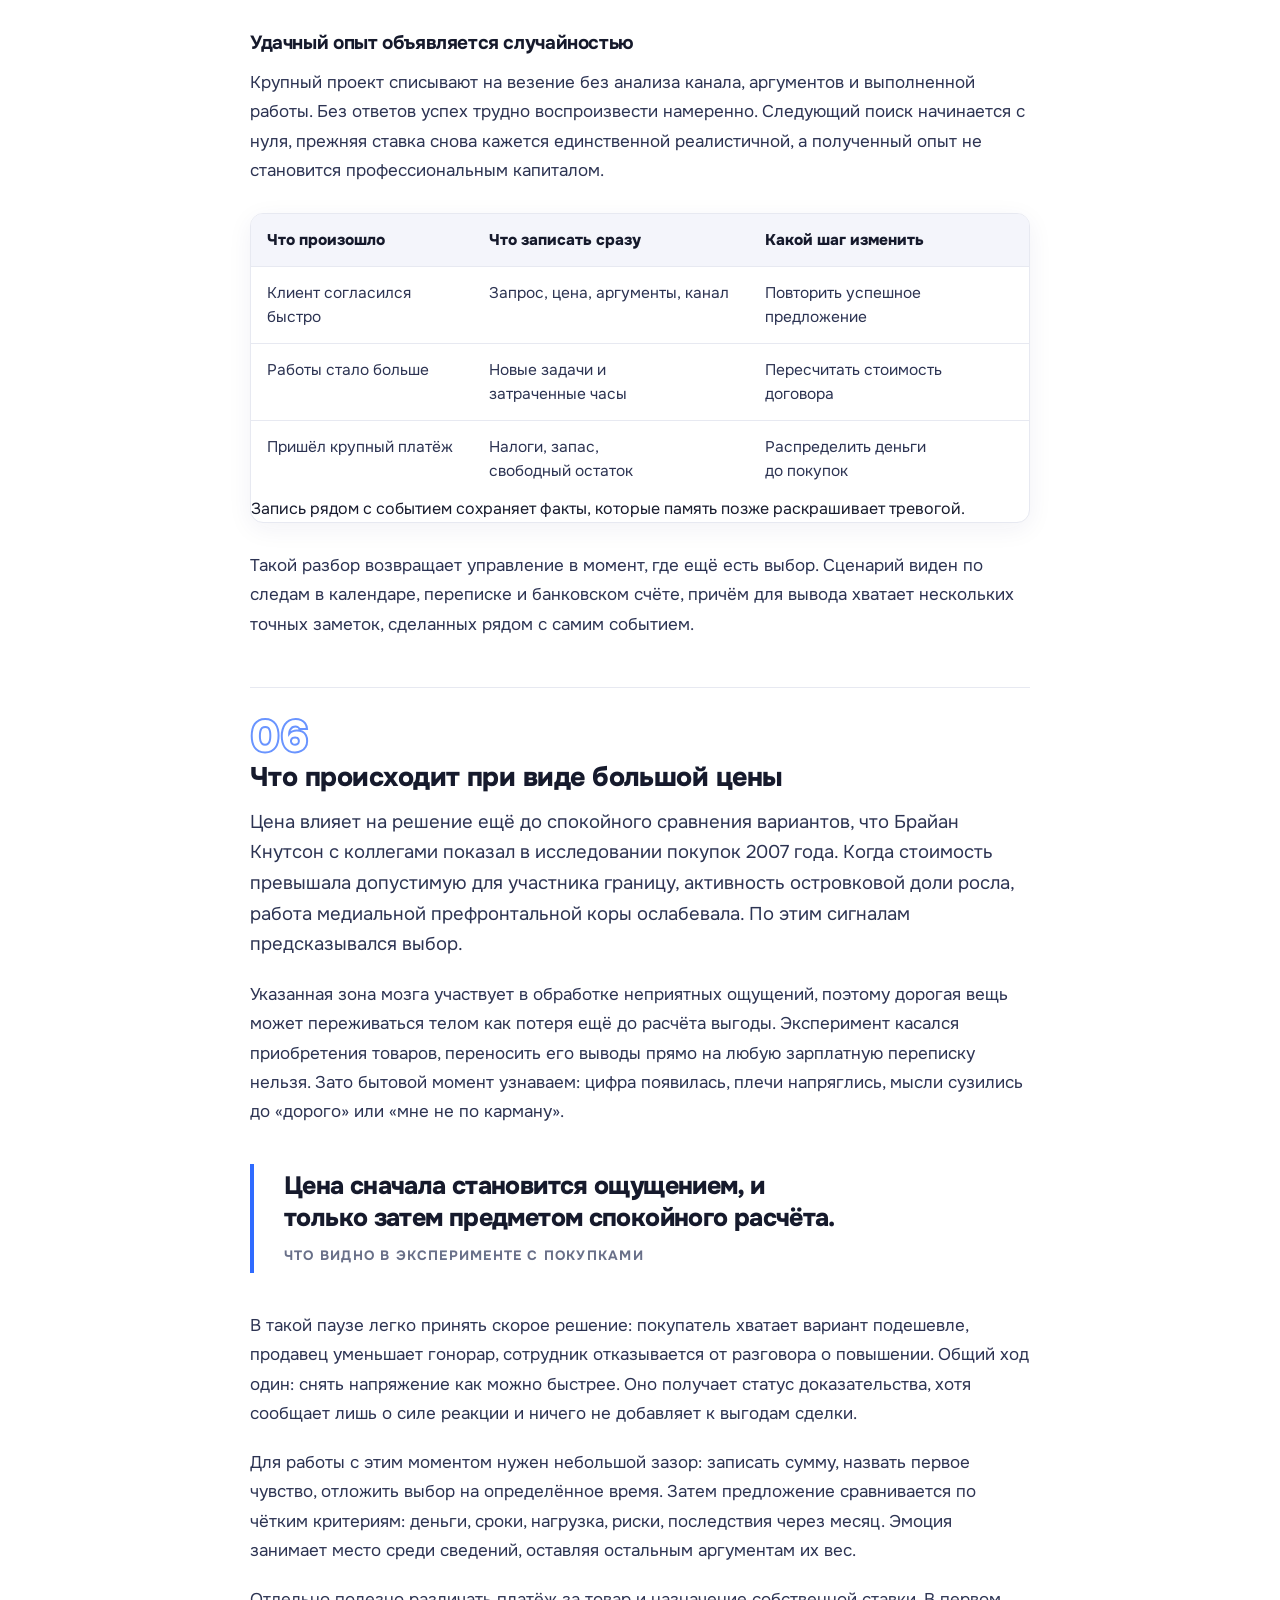
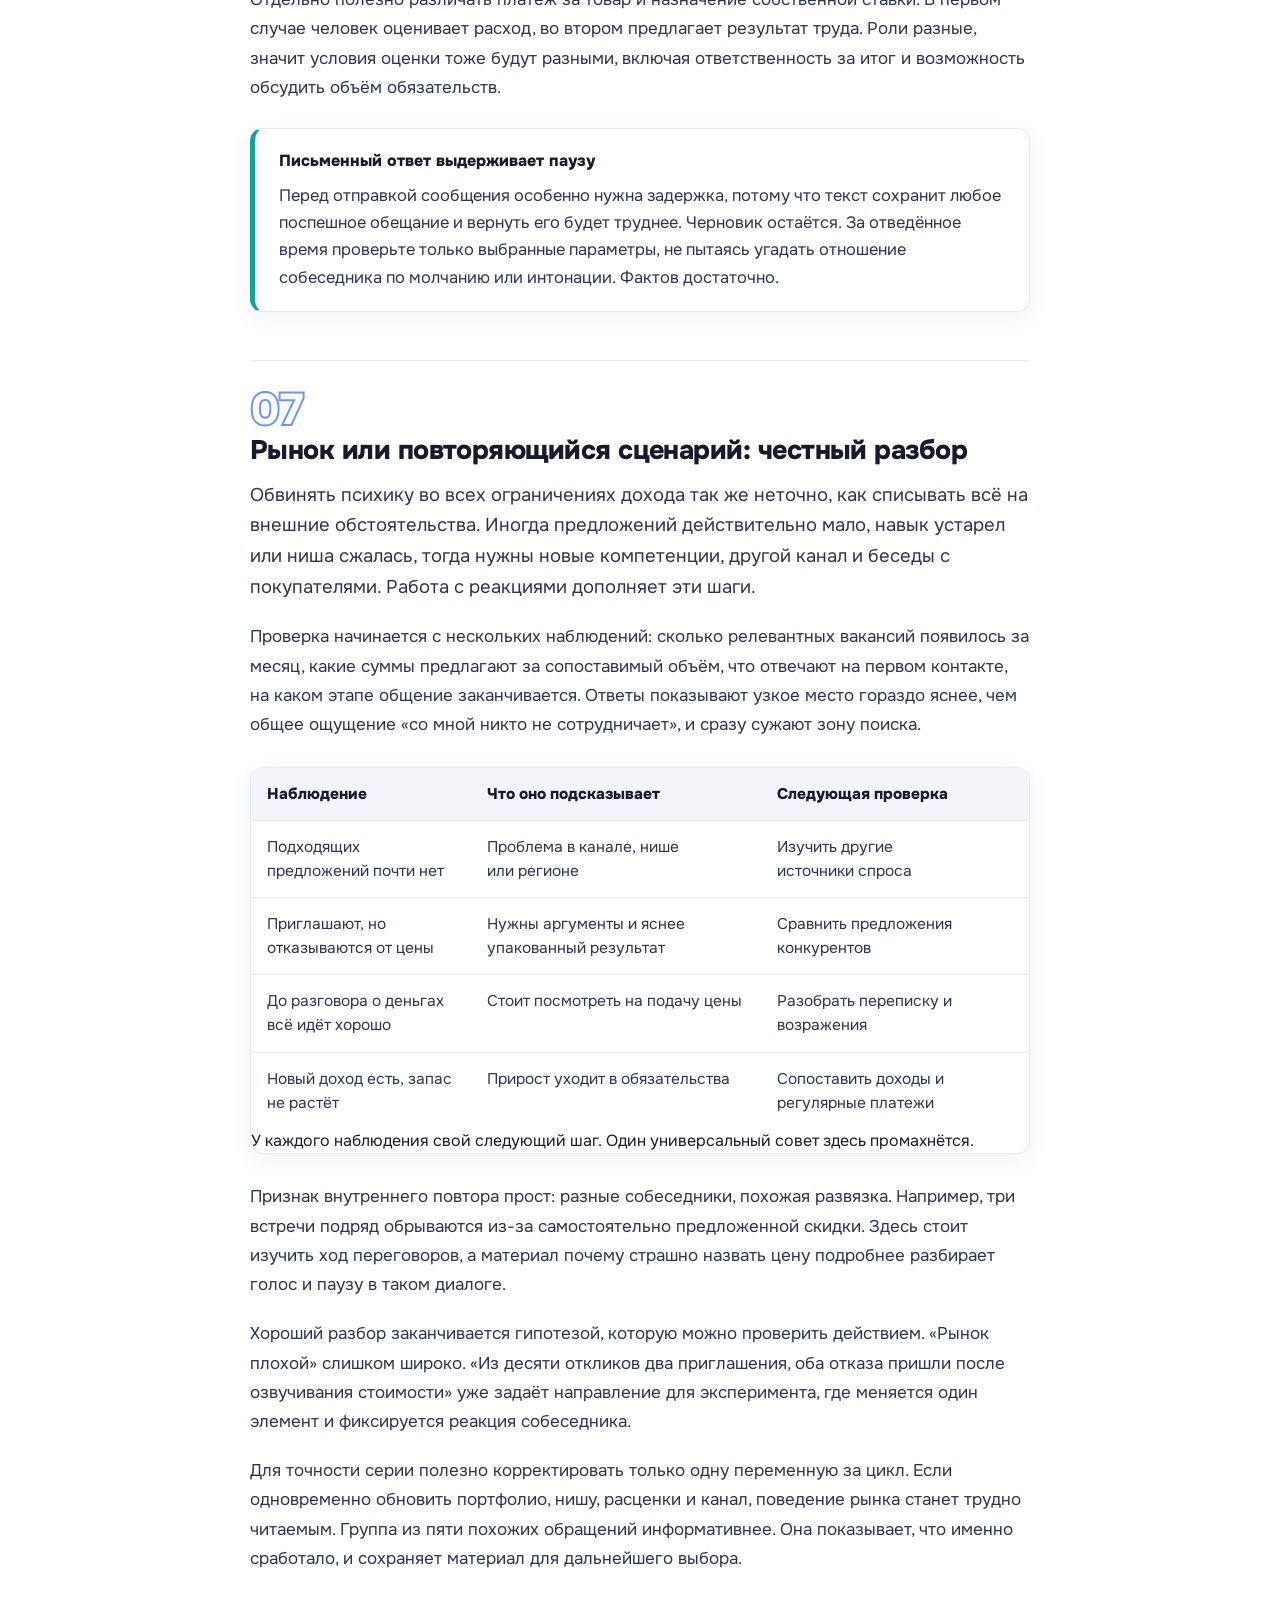
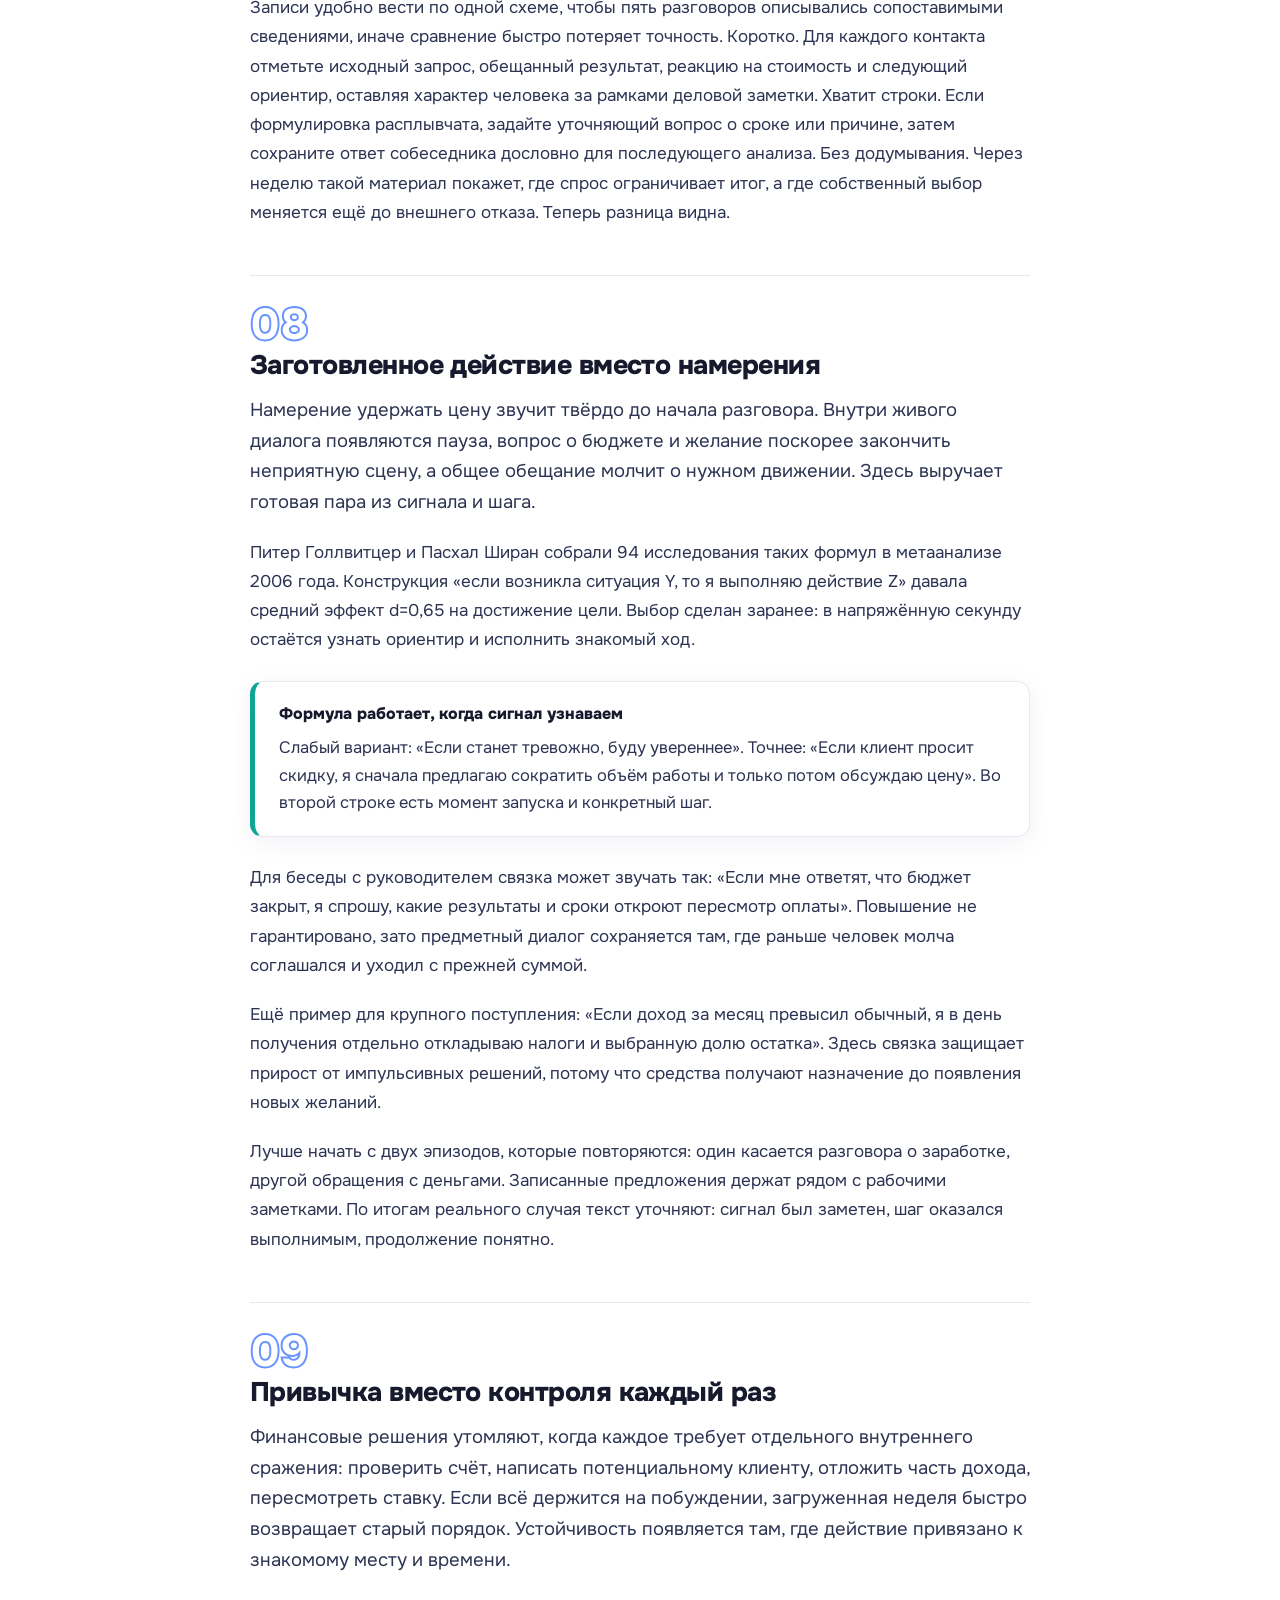
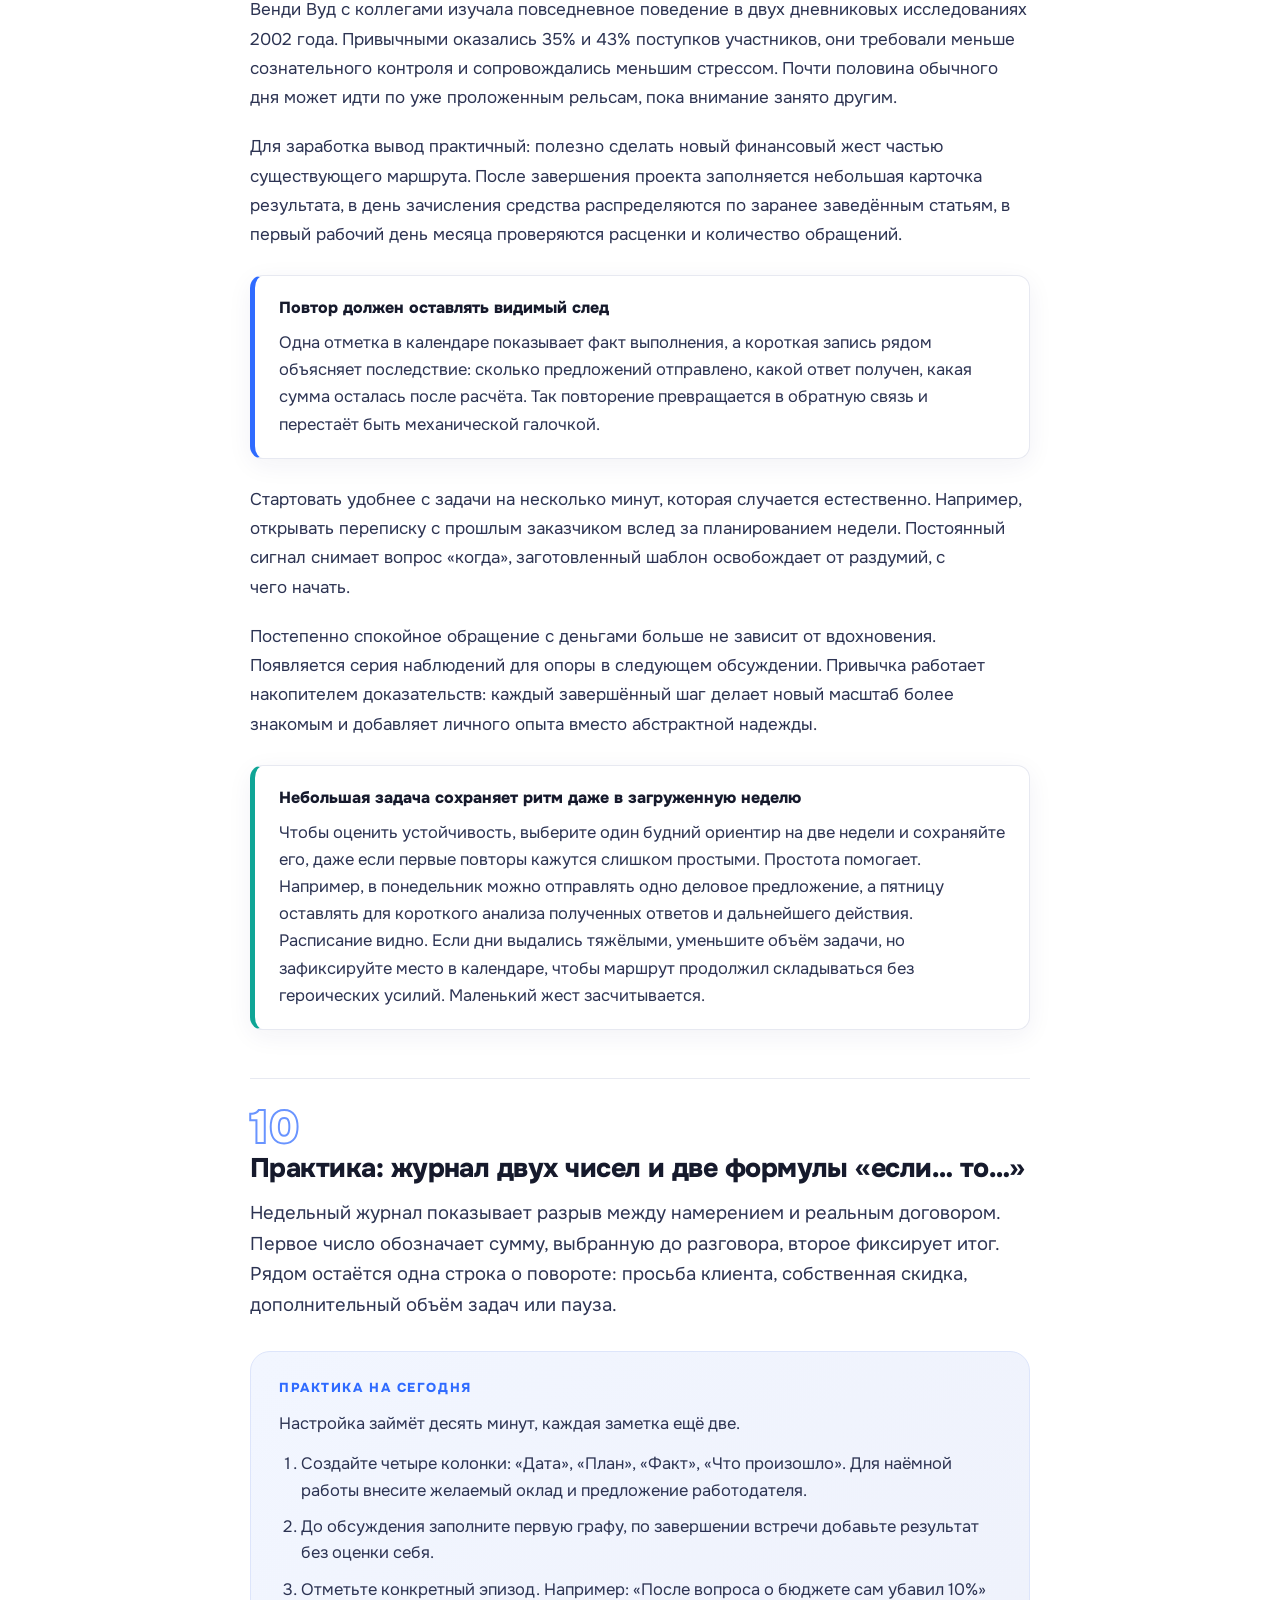
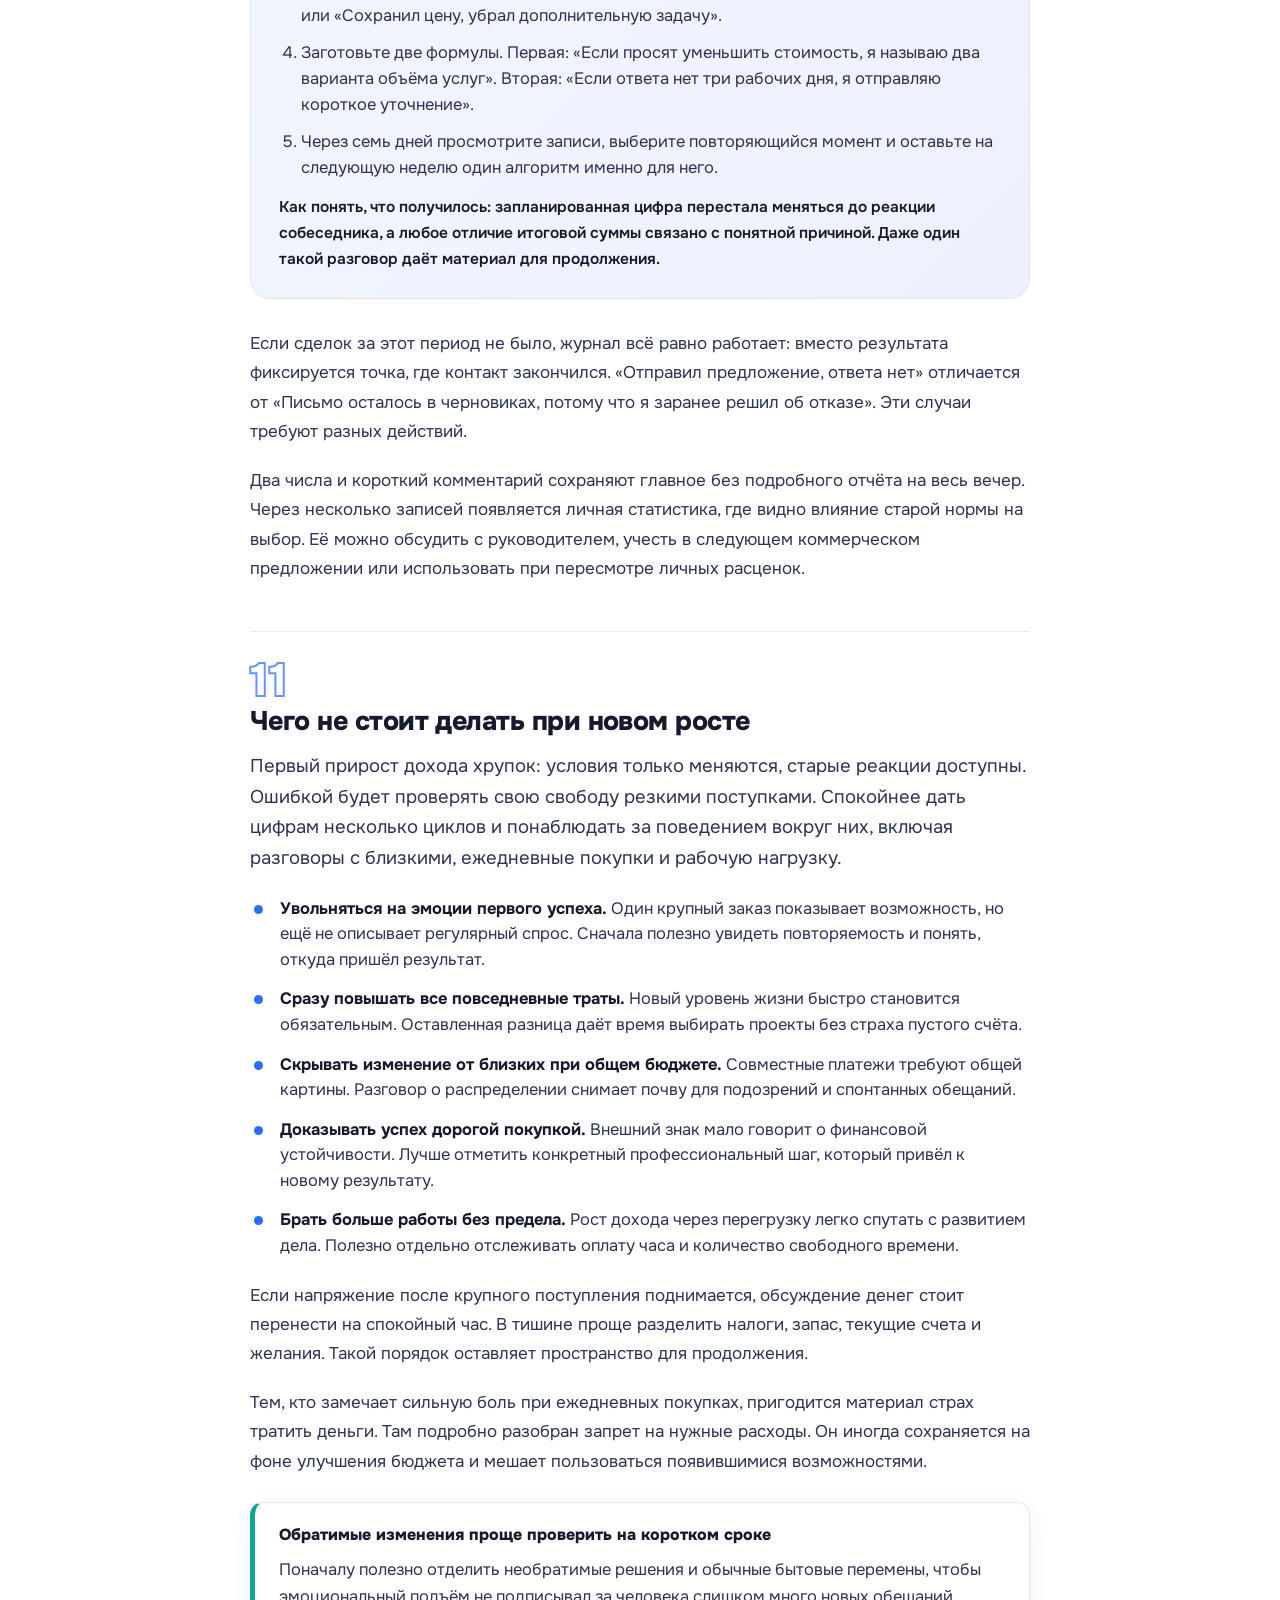
==== commit bdb5416a: "Bust hero stylesheet cache" ====
--- a/baza/potolok-dohoda/index.html
+++ b/baza/potolok-dohoda/index.html
@@ -23,7 +23,7 @@
 <link rel="apple-touch-icon" href="../../apple-touch-icon.png">
 <link href="../../onest.css" rel="stylesheet">
 <link rel="stylesheet" href="../../styles.css">
-<link rel="stylesheet" href="../baza.css">
+<link rel="stylesheet" href="../baza.css?v=d37e6c3">
 </head><body>
 <div class="kb-prog" id="kbprog"></div>
 <header><div class="wrap nav">
--- a/baza/baza.css
+++ b/baza/baza.css
@@ -1063,3 +1063,9 @@
 .kb-figure{margin:30px 0;border:1px solid var(--line);border-radius:var(--r-md);overflow:hidden;background:#fff;box-shadow:var(--sh)}
 .kb-figure img{display:block;width:100%;height:auto;aspect-ratio:1600/914;object-fit:cover}
 .kb-figure figcaption{padding:13px 18px;color:var(--mut);font-size:14px;line-height:1.5}
+
+.arthero h1{line-height:1.3;letter-spacing:normal}
+@media(max-width:640px){
+  .arthero .in{width:100%;min-width:0;box-sizing:border-box}
+  .arthero h1{max-width:100%;min-width:0;font-size:clamp(18px,5.2vw,22px);line-height:1.3;letter-spacing:normal;overflow-wrap:normal;word-break:normal}
+}
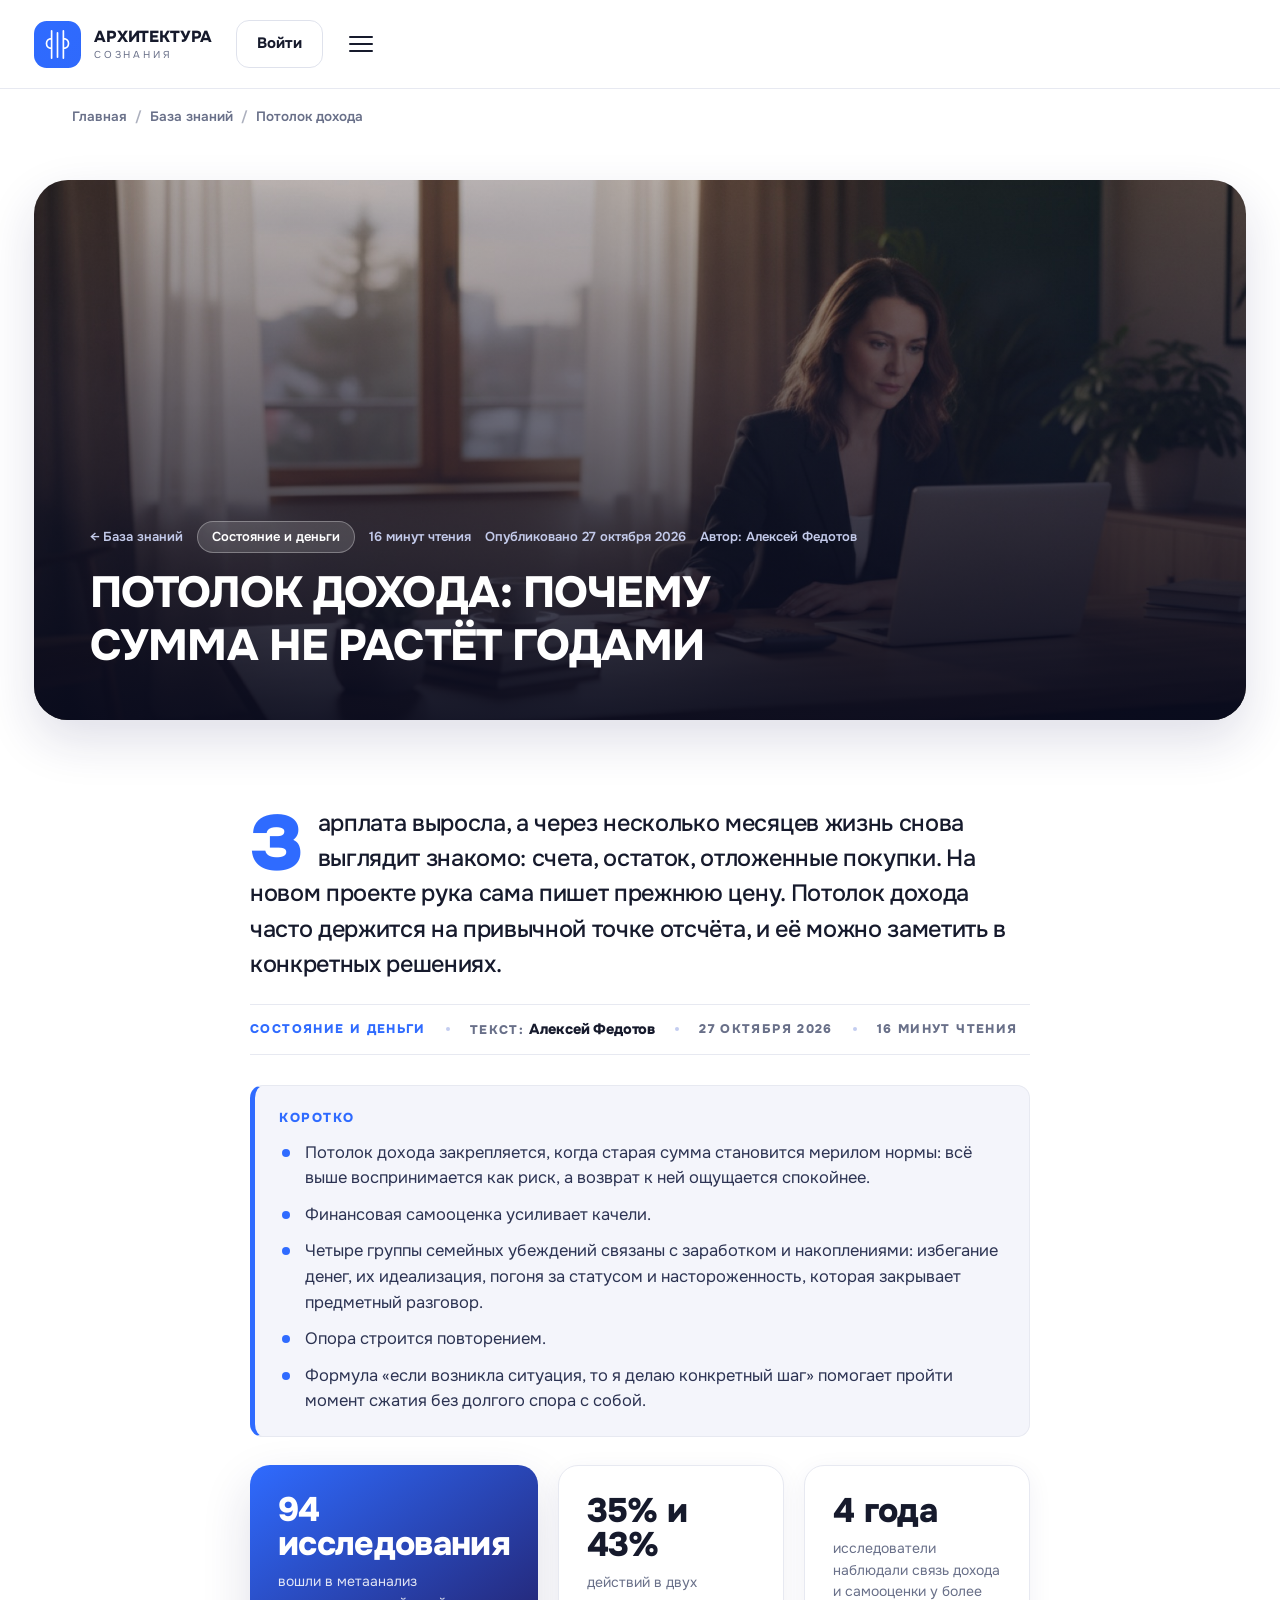
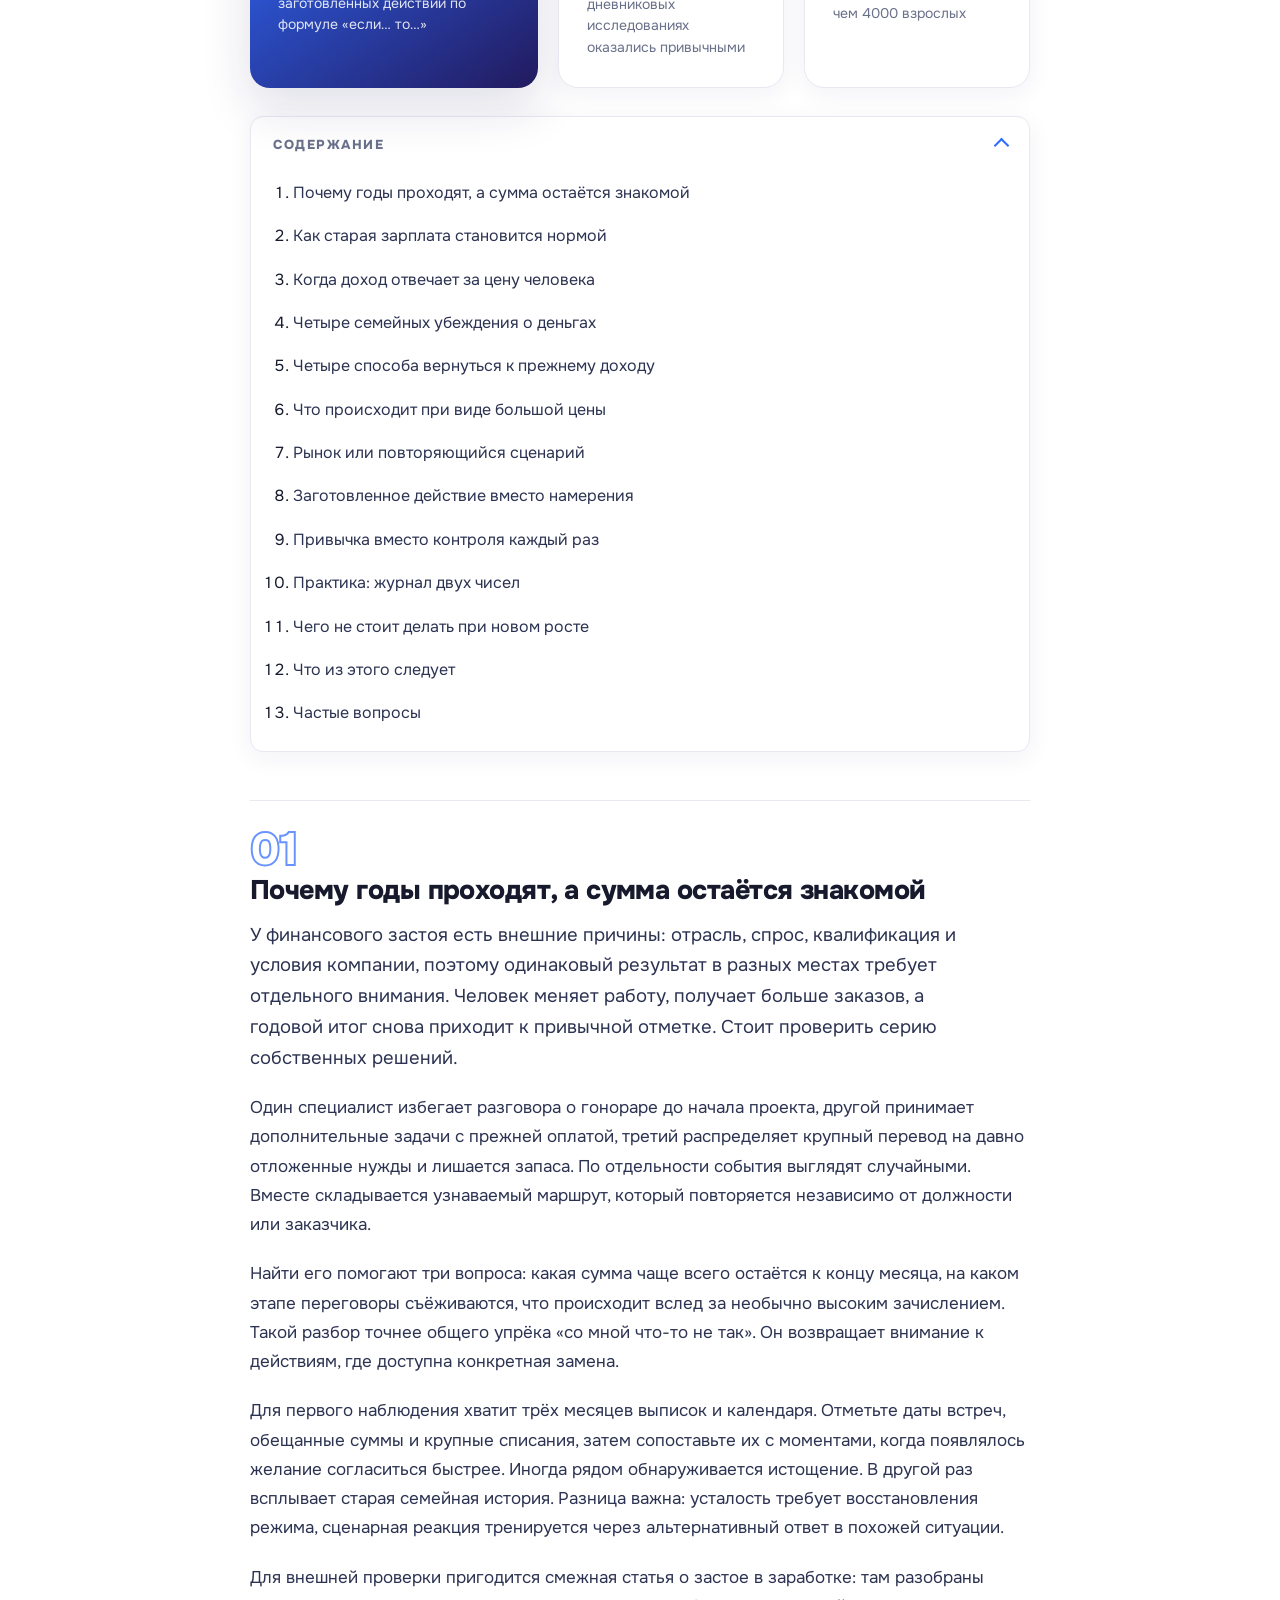
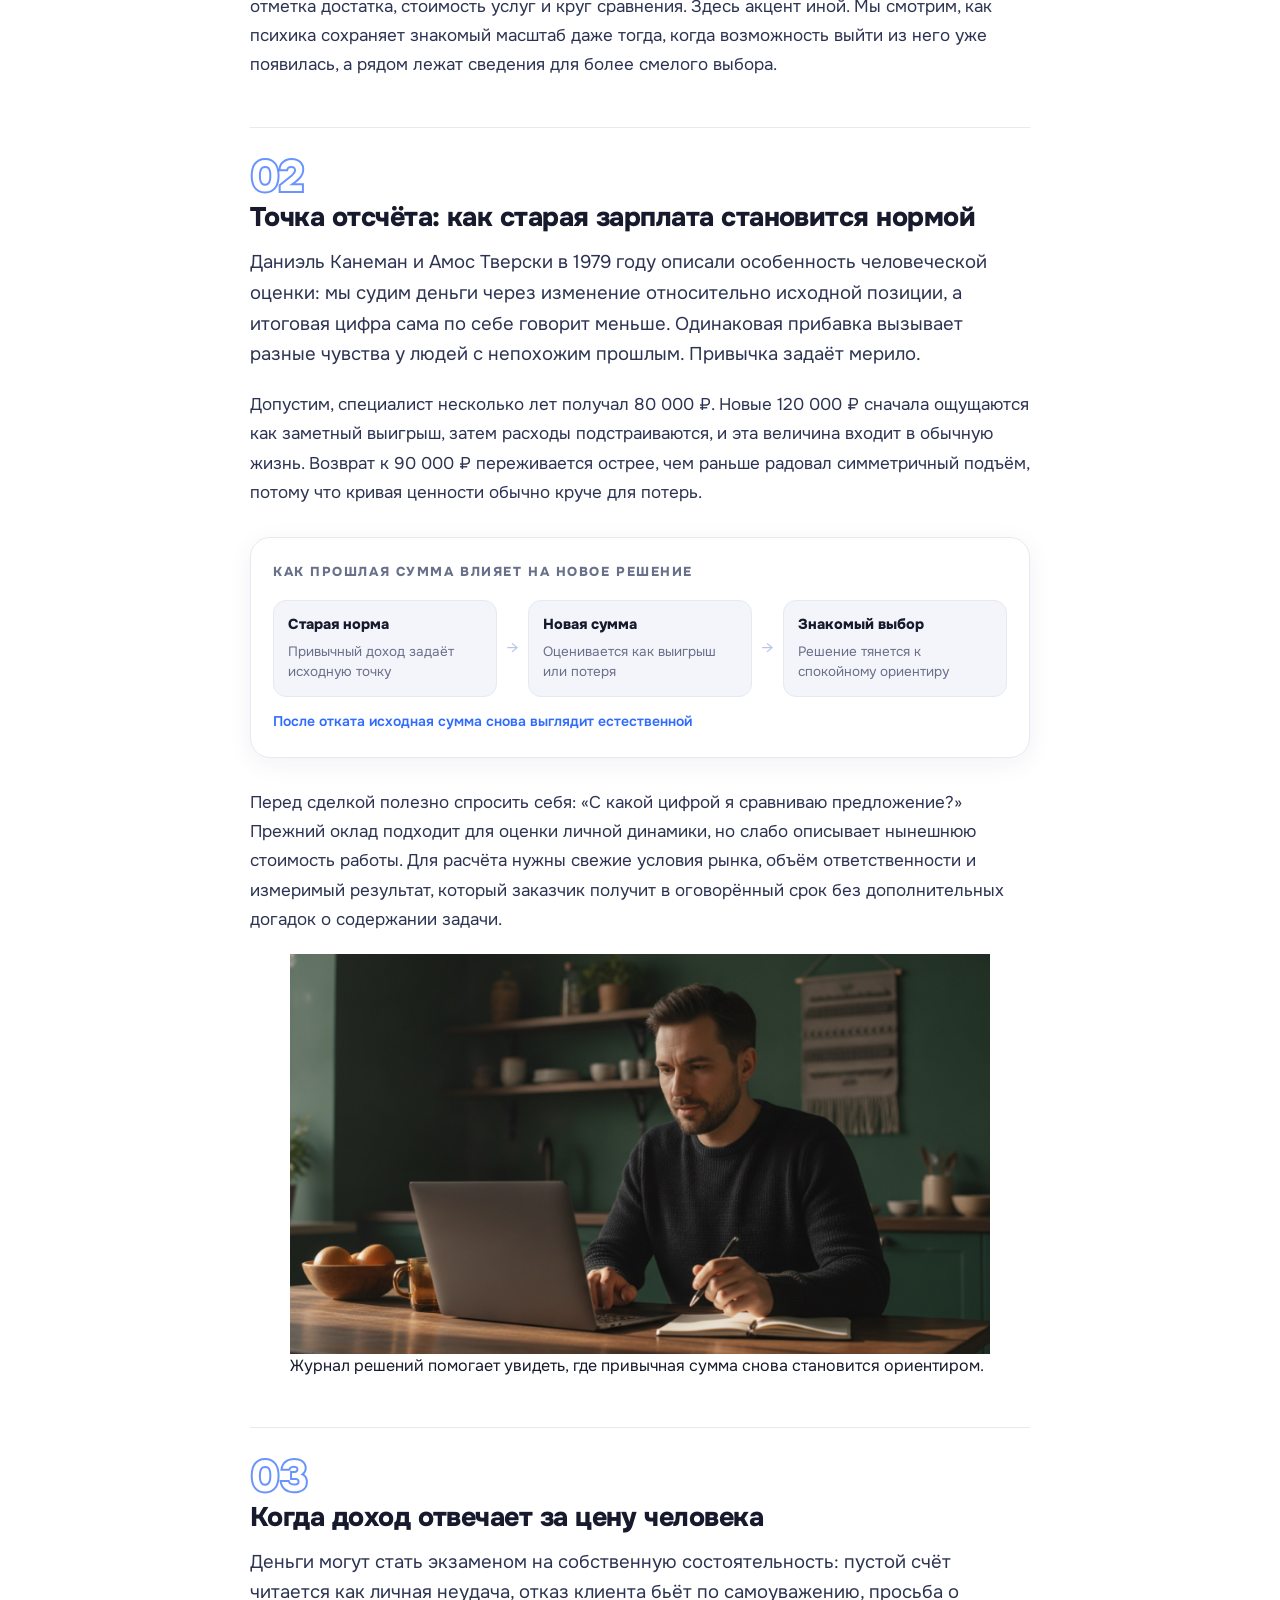
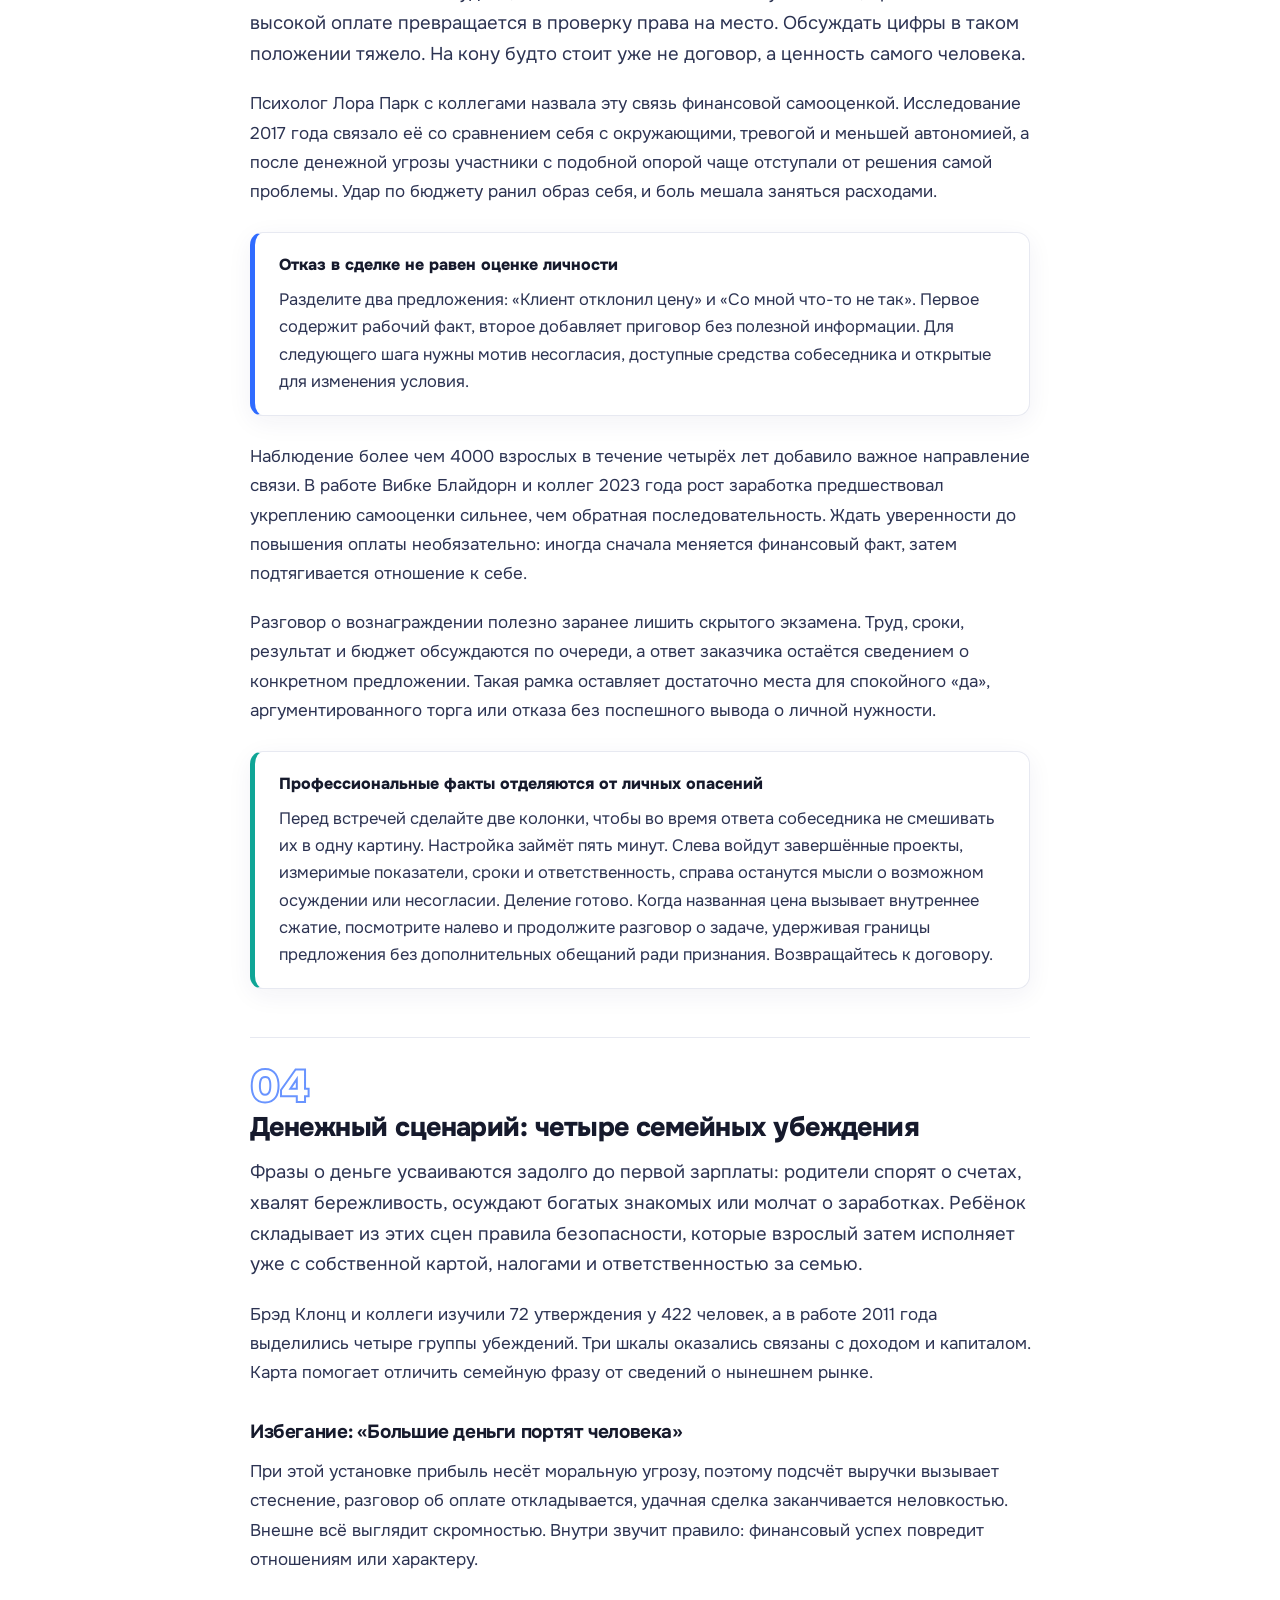
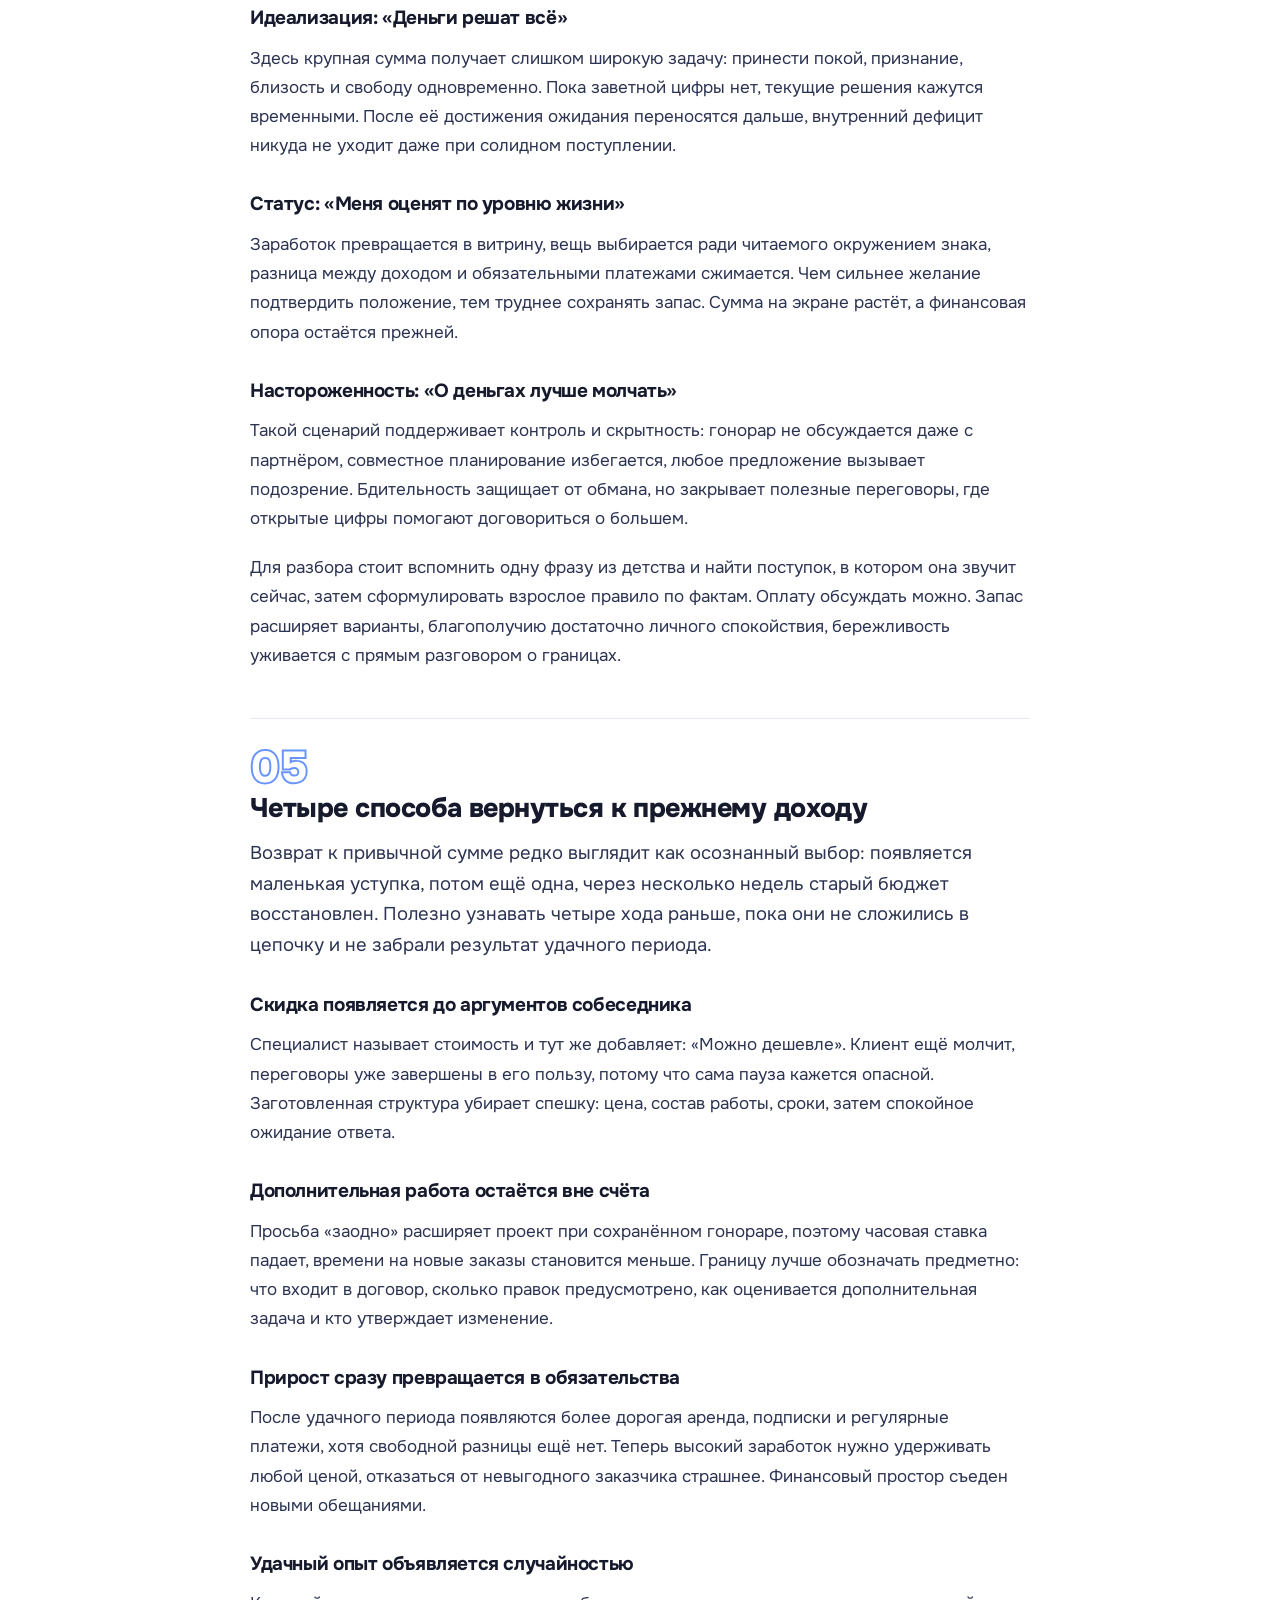
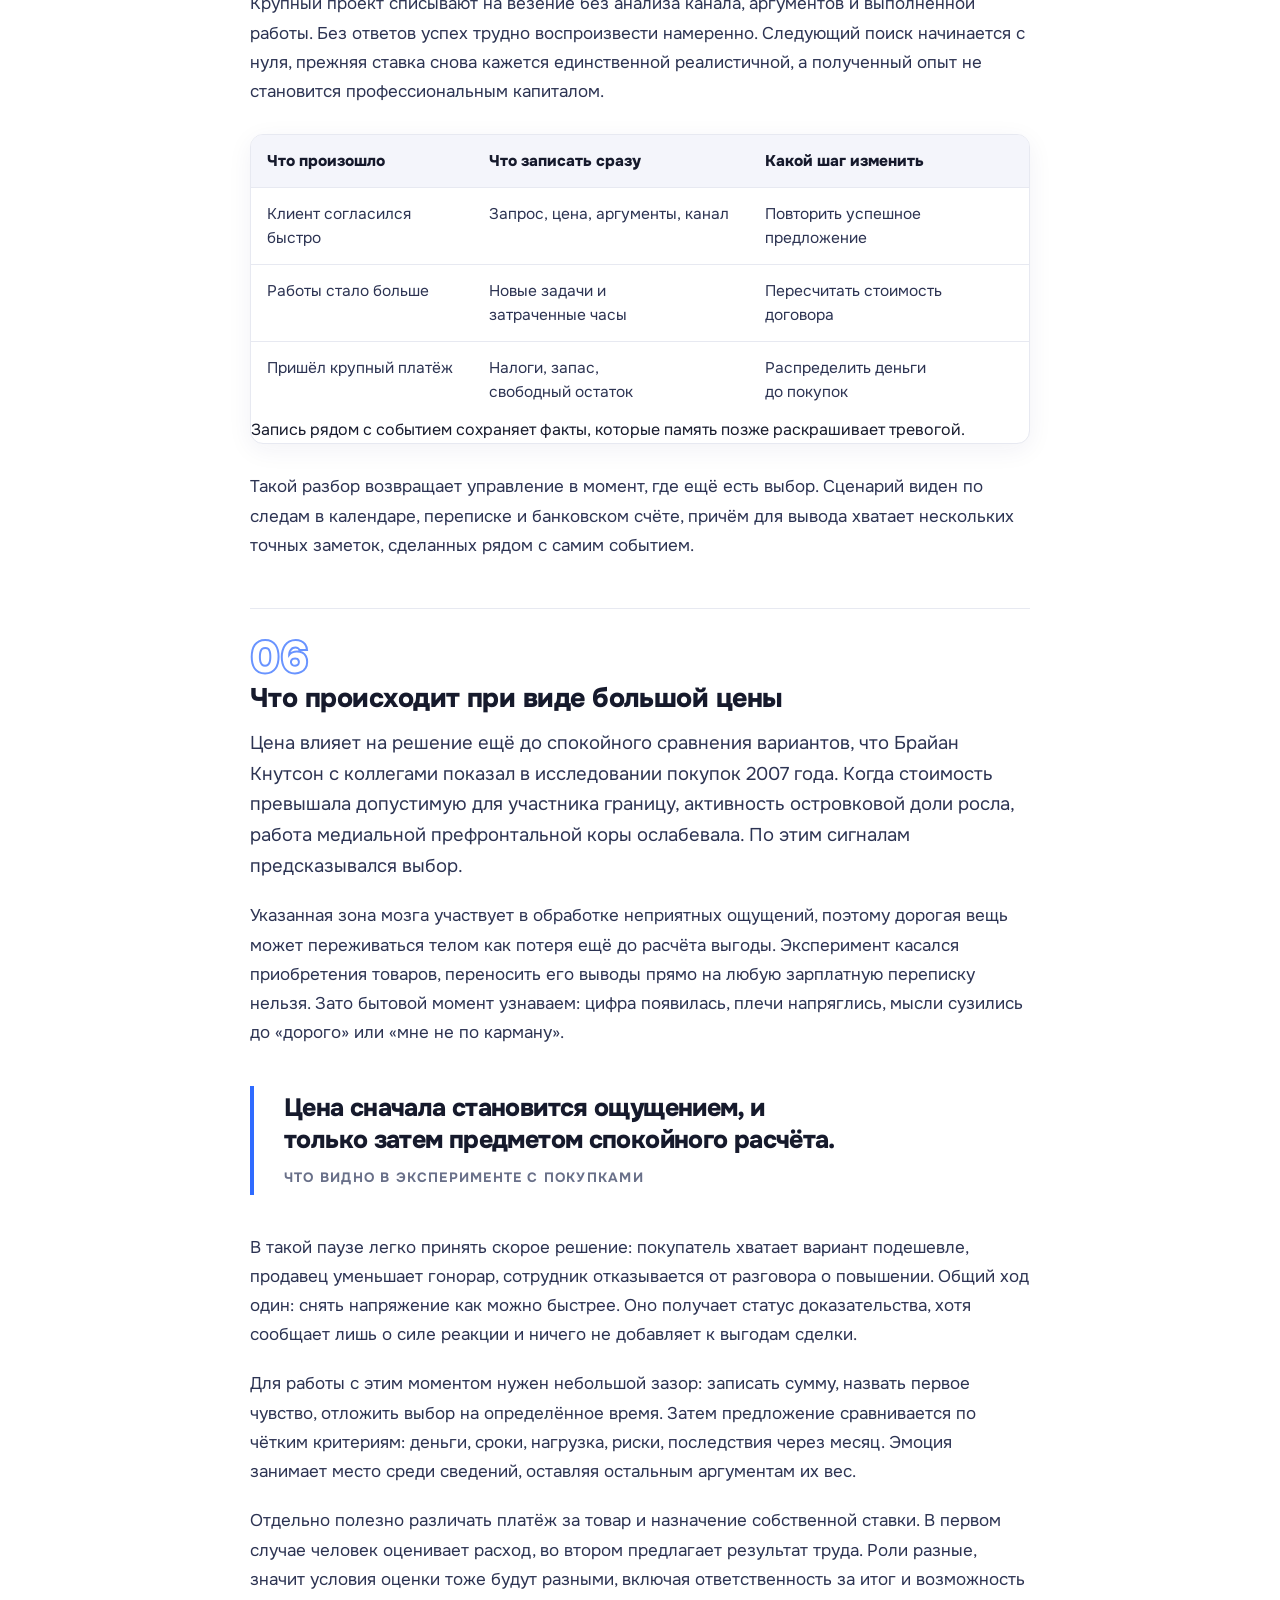
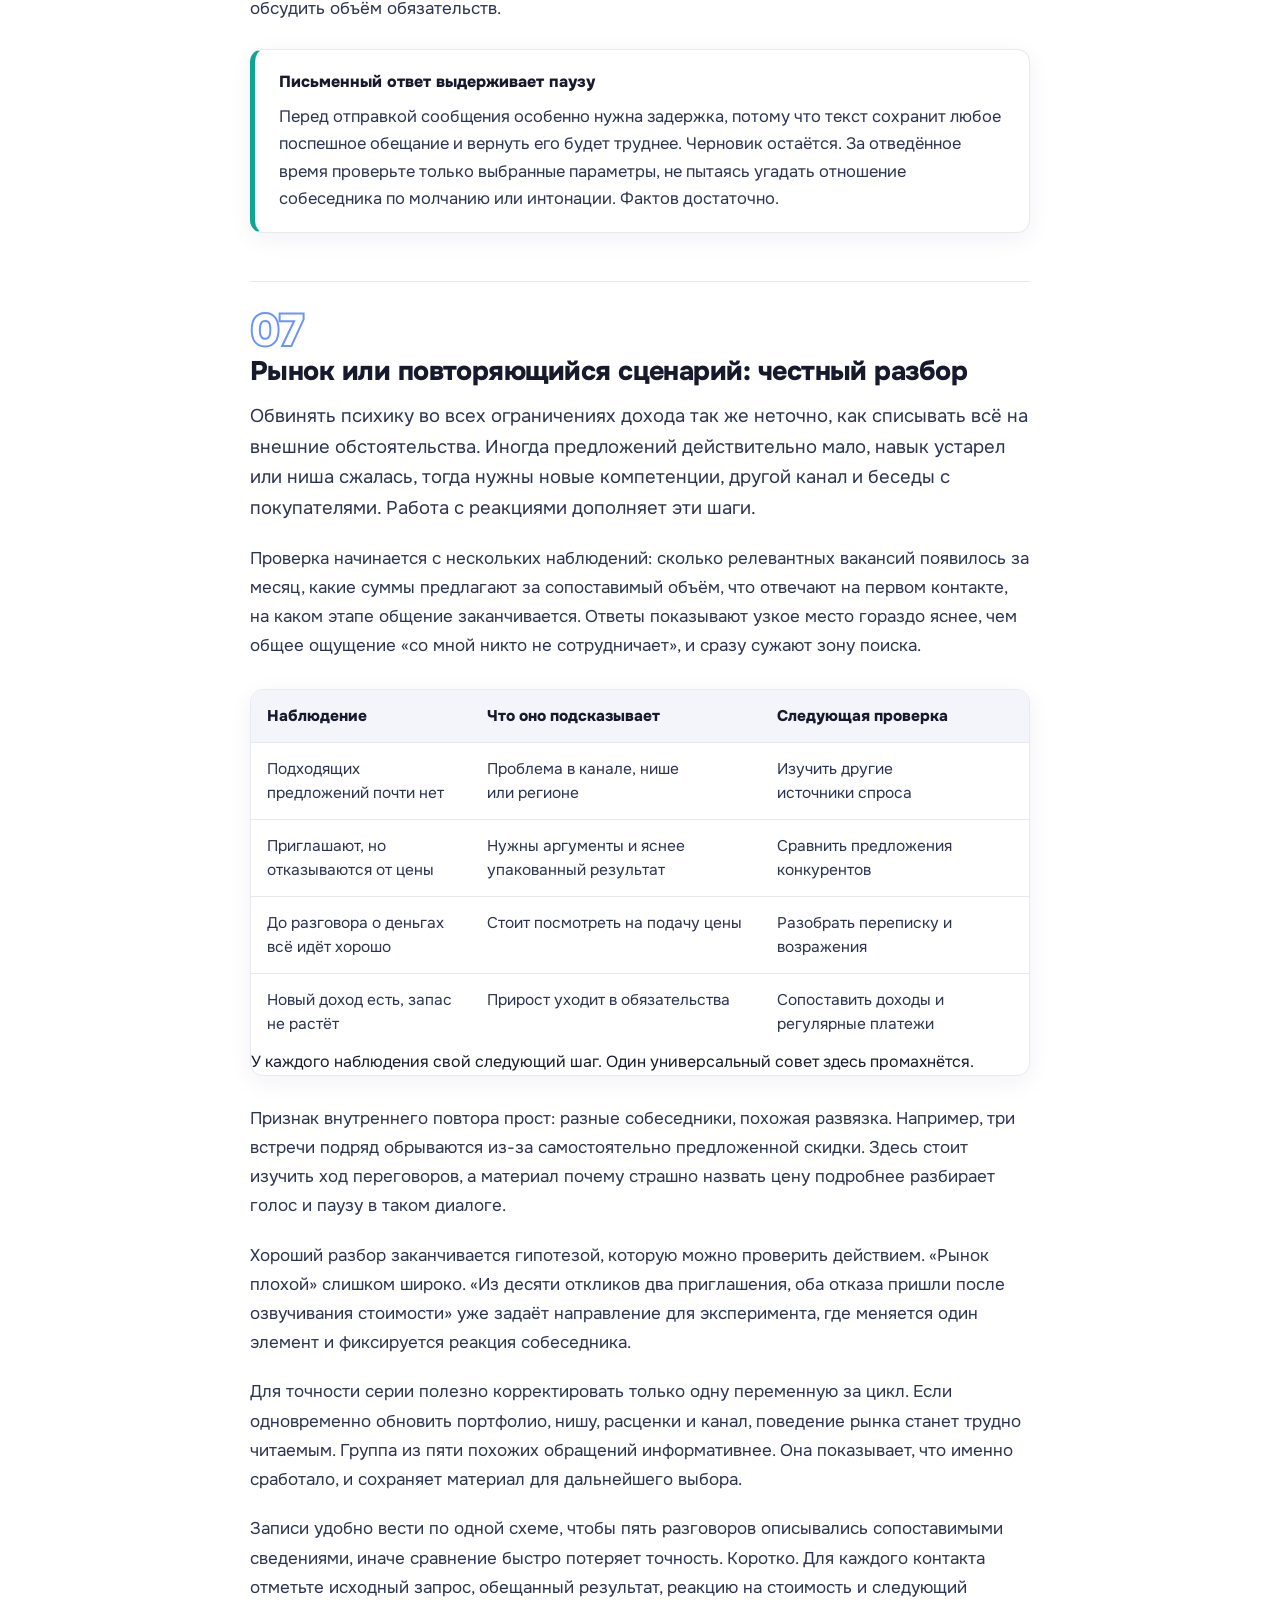
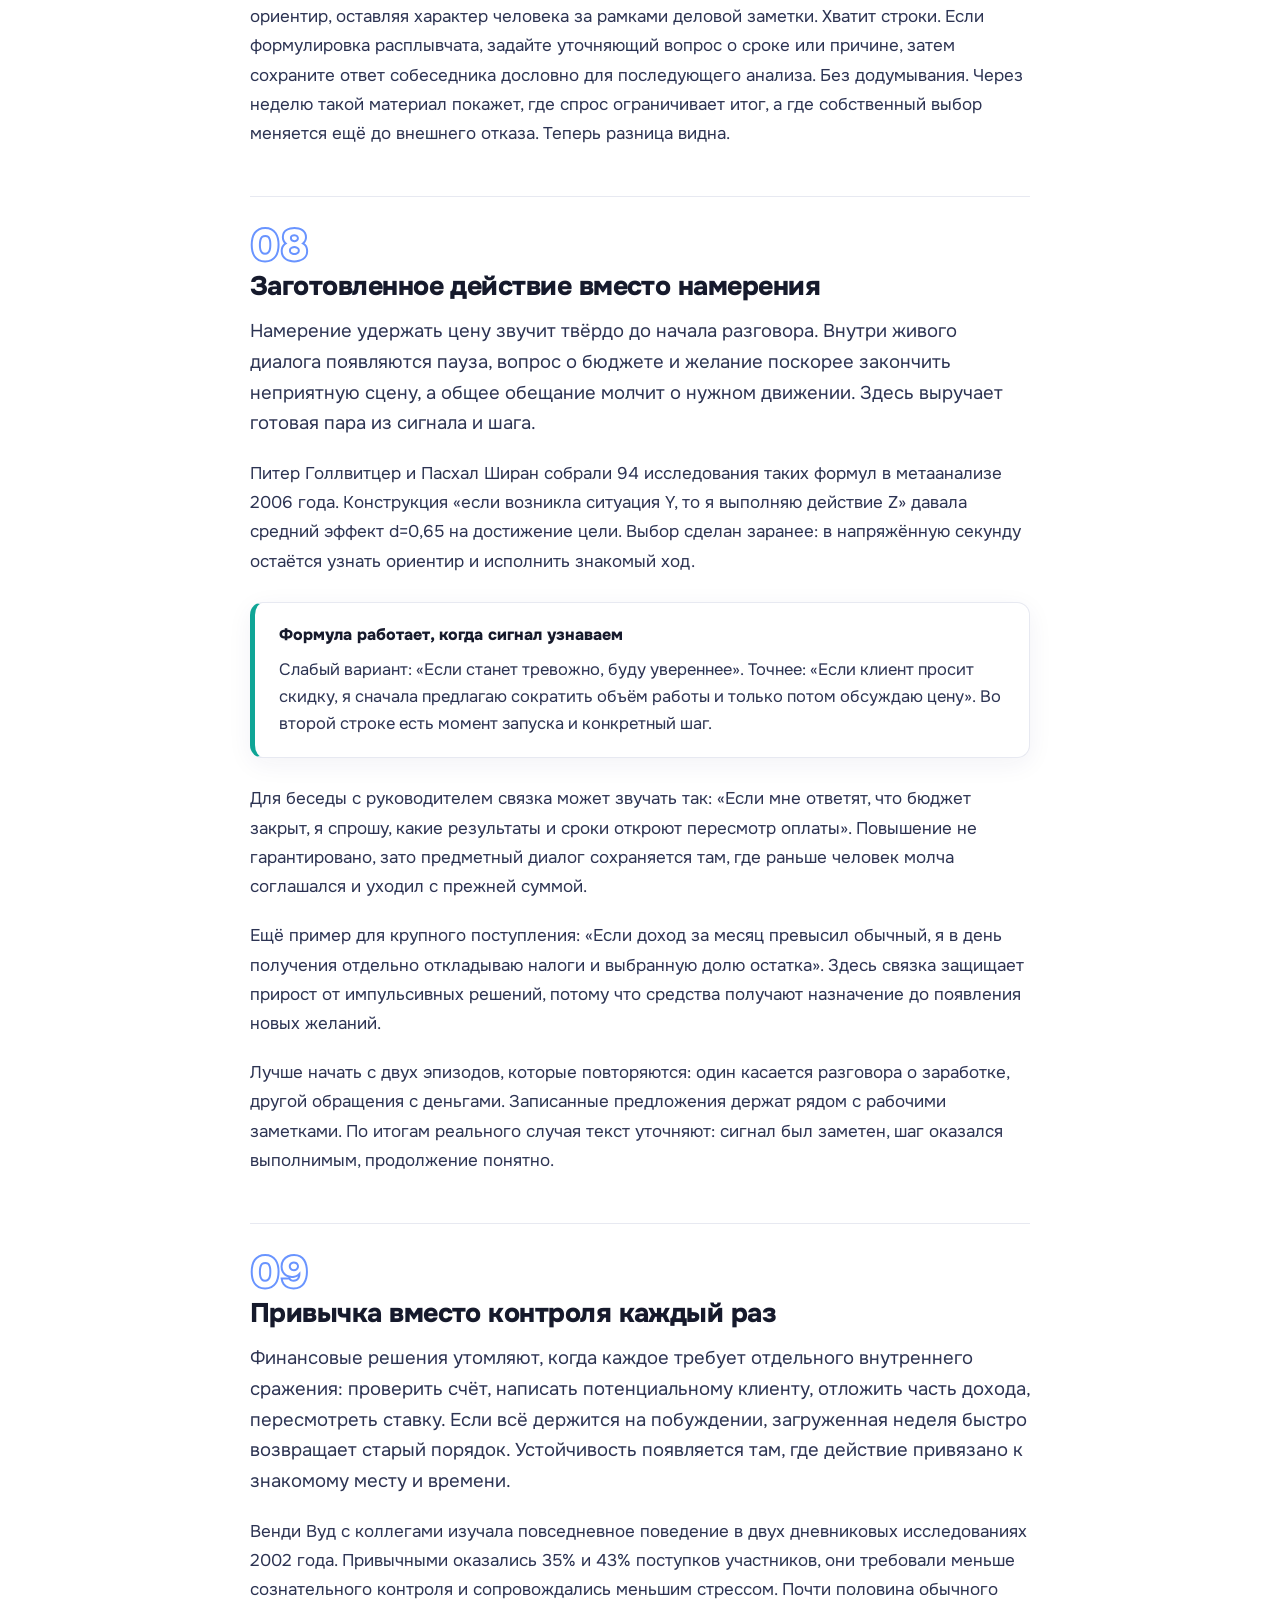
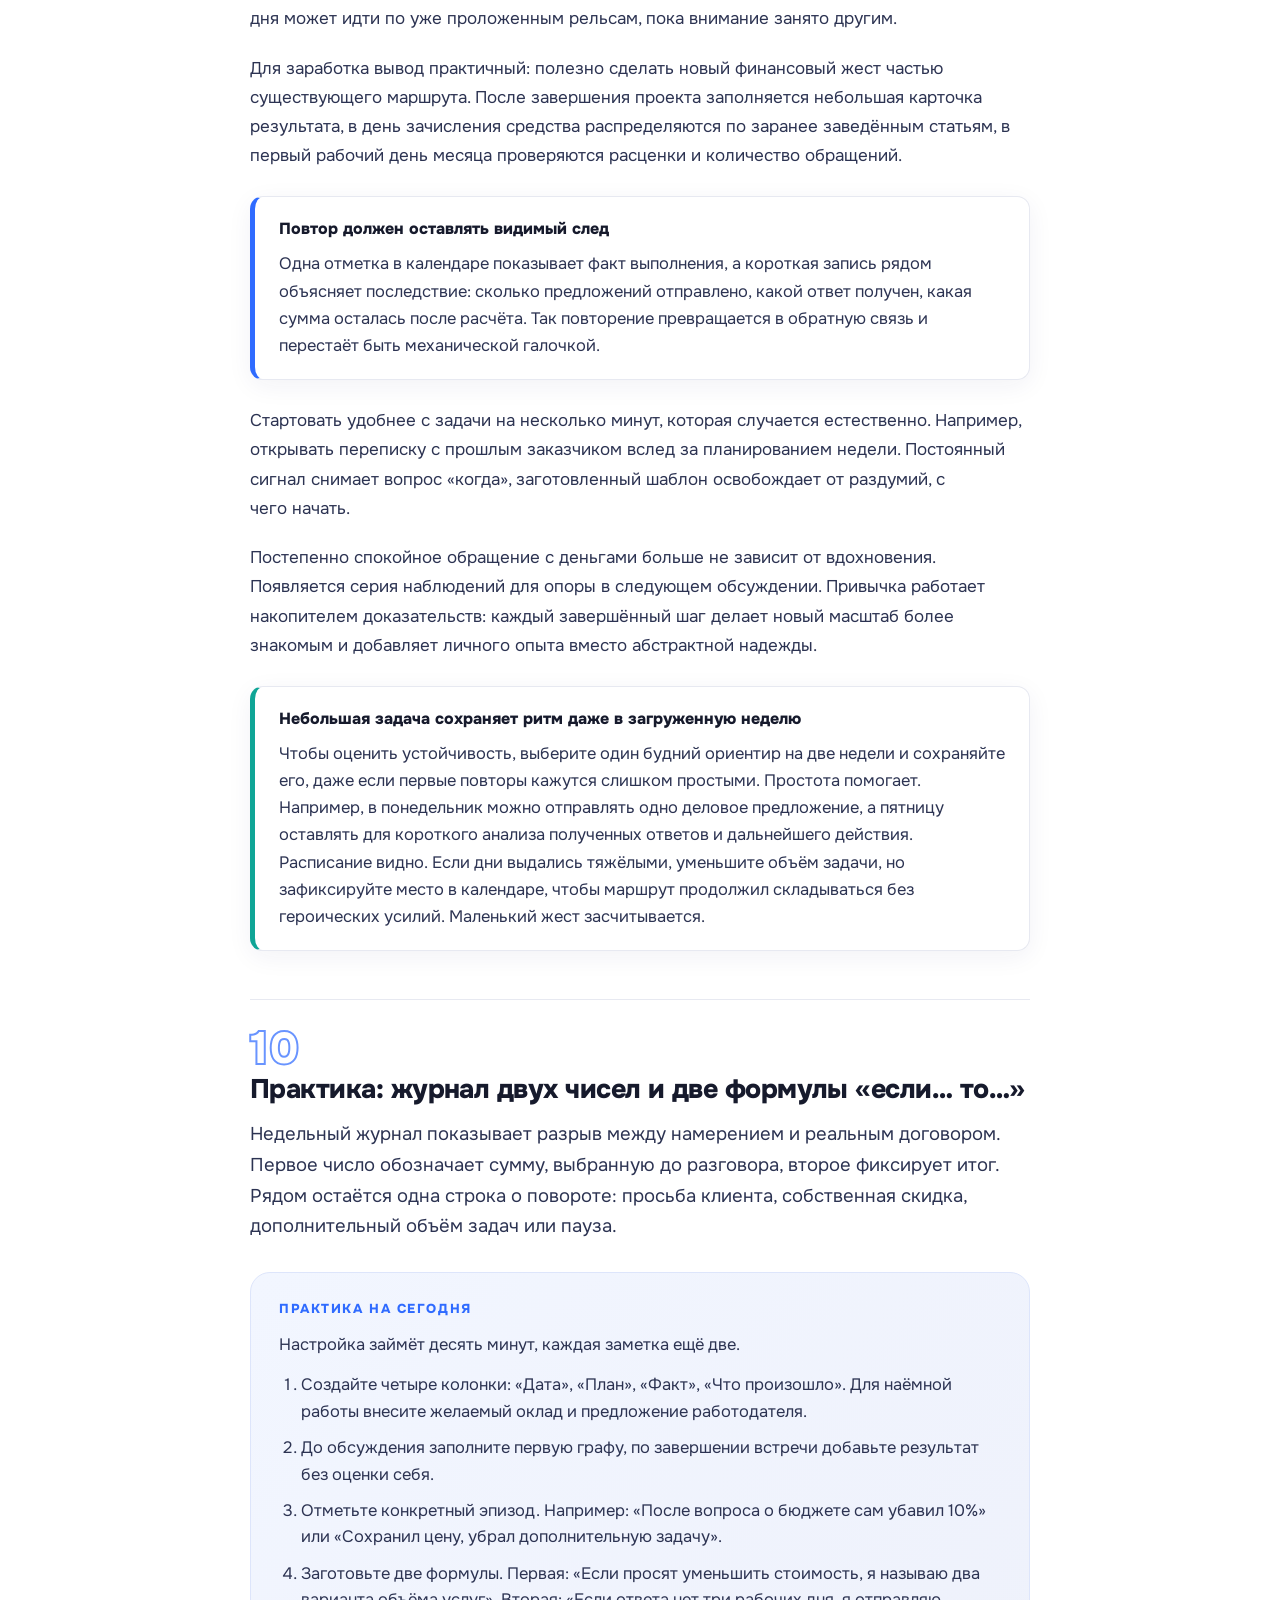
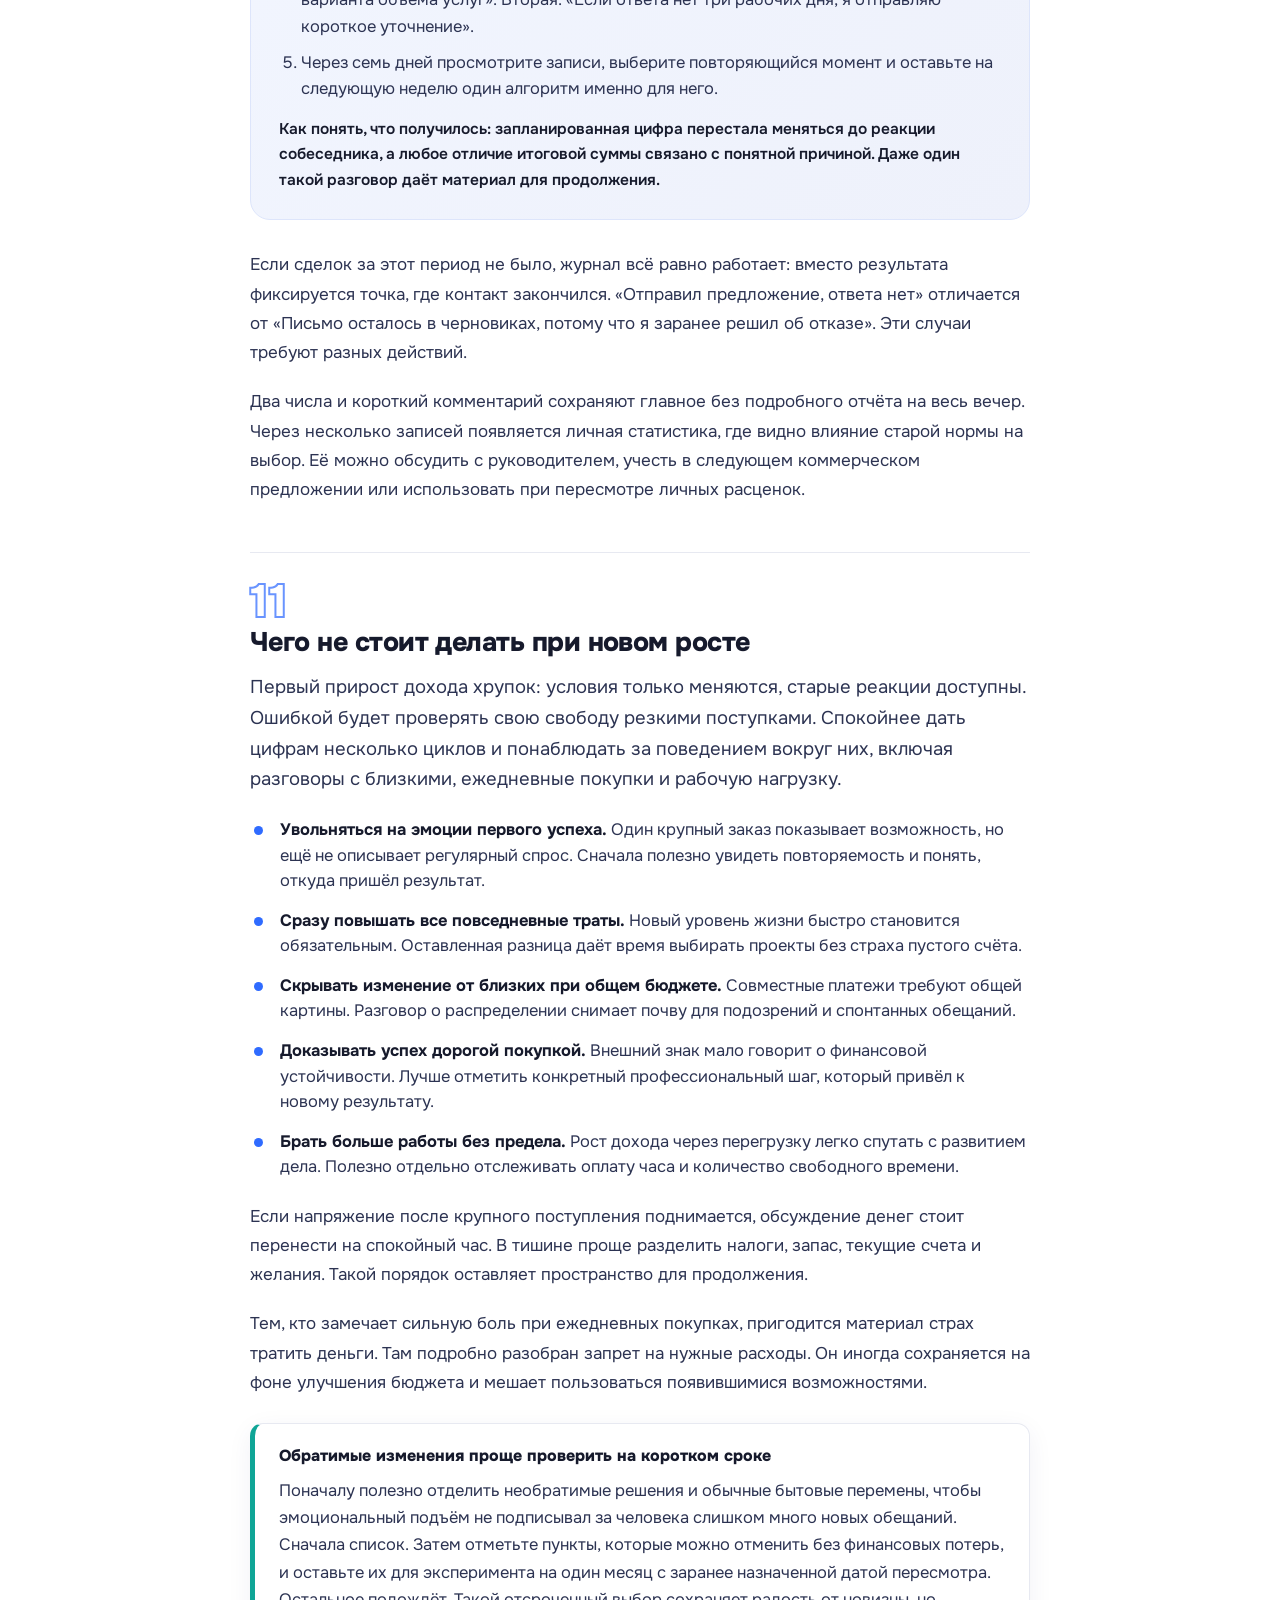
==== commit 11cd358d: "Restore shared styles and set article headline line height" ====
--- a/baza/potolok-dohoda/index.html
+++ b/baza/potolok-dohoda/index.html
@@ -23,7 +23,8 @@
 <link rel="apple-touch-icon" href="../../apple-touch-icon.png">
 <link href="../../onest.css" rel="stylesheet">
 <link rel="stylesheet" href="../../styles.css">
-<link rel="stylesheet" href="../baza.css?v=d37e6c3">
+<link rel="stylesheet" href="../baza.css?v=2">
+<style>.arthero h1{line-height:1.2}</style>
 </head><body>
 <div class="kb-prog" id="kbprog"></div>
 <header><div class="wrap nav">
--- a/baza/baza.css
+++ b/baza/baza.css
@@ -1059,13 +1059,3 @@
   .kb-more-g{grid-template-columns:1fr;gap:10px}
   .kb-more-g a{padding:14px 16px;font-size:15.5px}
 }
-
-.kb-figure{margin:30px 0;border:1px solid var(--line);border-radius:var(--r-md);overflow:hidden;background:#fff;box-shadow:var(--sh)}
-.kb-figure img{display:block;width:100%;height:auto;aspect-ratio:1600/914;object-fit:cover}
-.kb-figure figcaption{padding:13px 18px;color:var(--mut);font-size:14px;line-height:1.5}
-
-.arthero h1{line-height:1.3;letter-spacing:normal}
-@media(max-width:640px){
-  .arthero .in{width:100%;min-width:0;box-sizing:border-box}
-  .arthero h1{max-width:100%;min-width:0;font-size:clamp(18px,5.2vw,22px);line-height:1.3;letter-spacing:normal;overflow-wrap:normal;word-break:normal}
-}
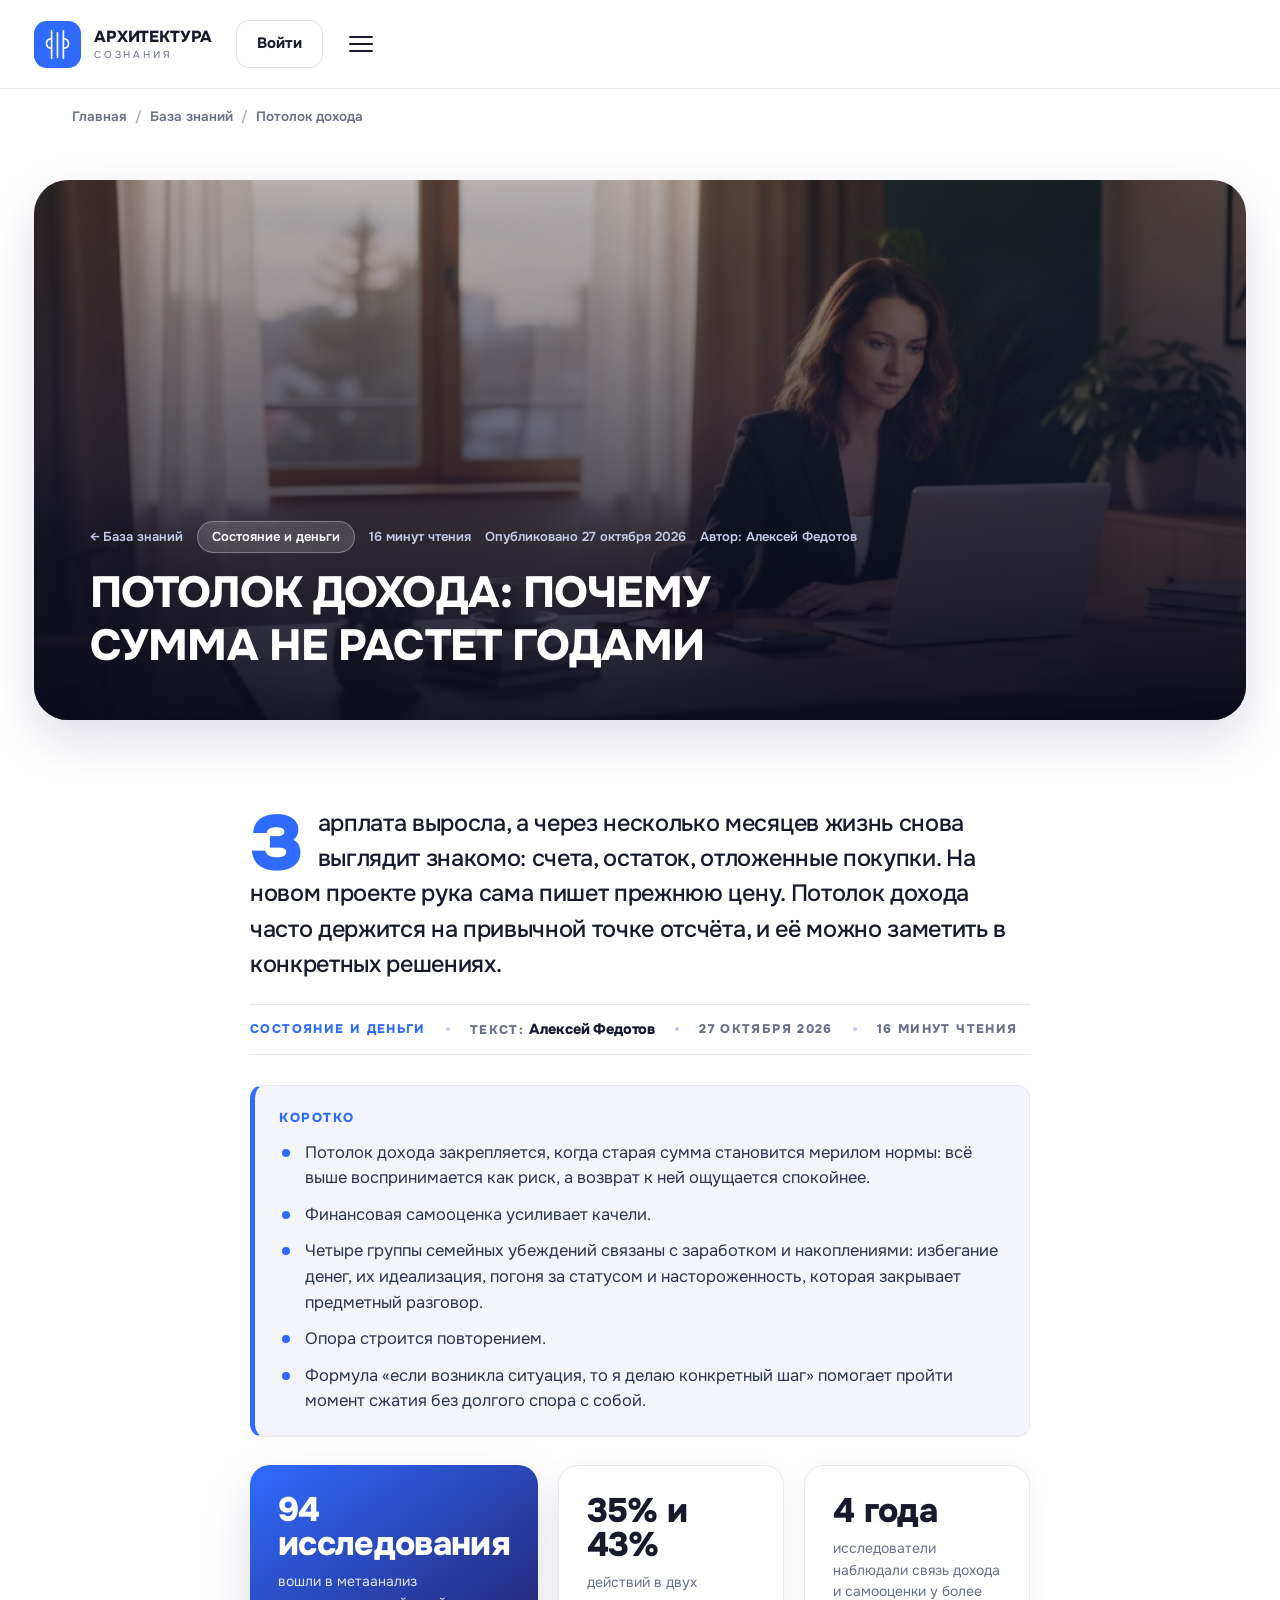
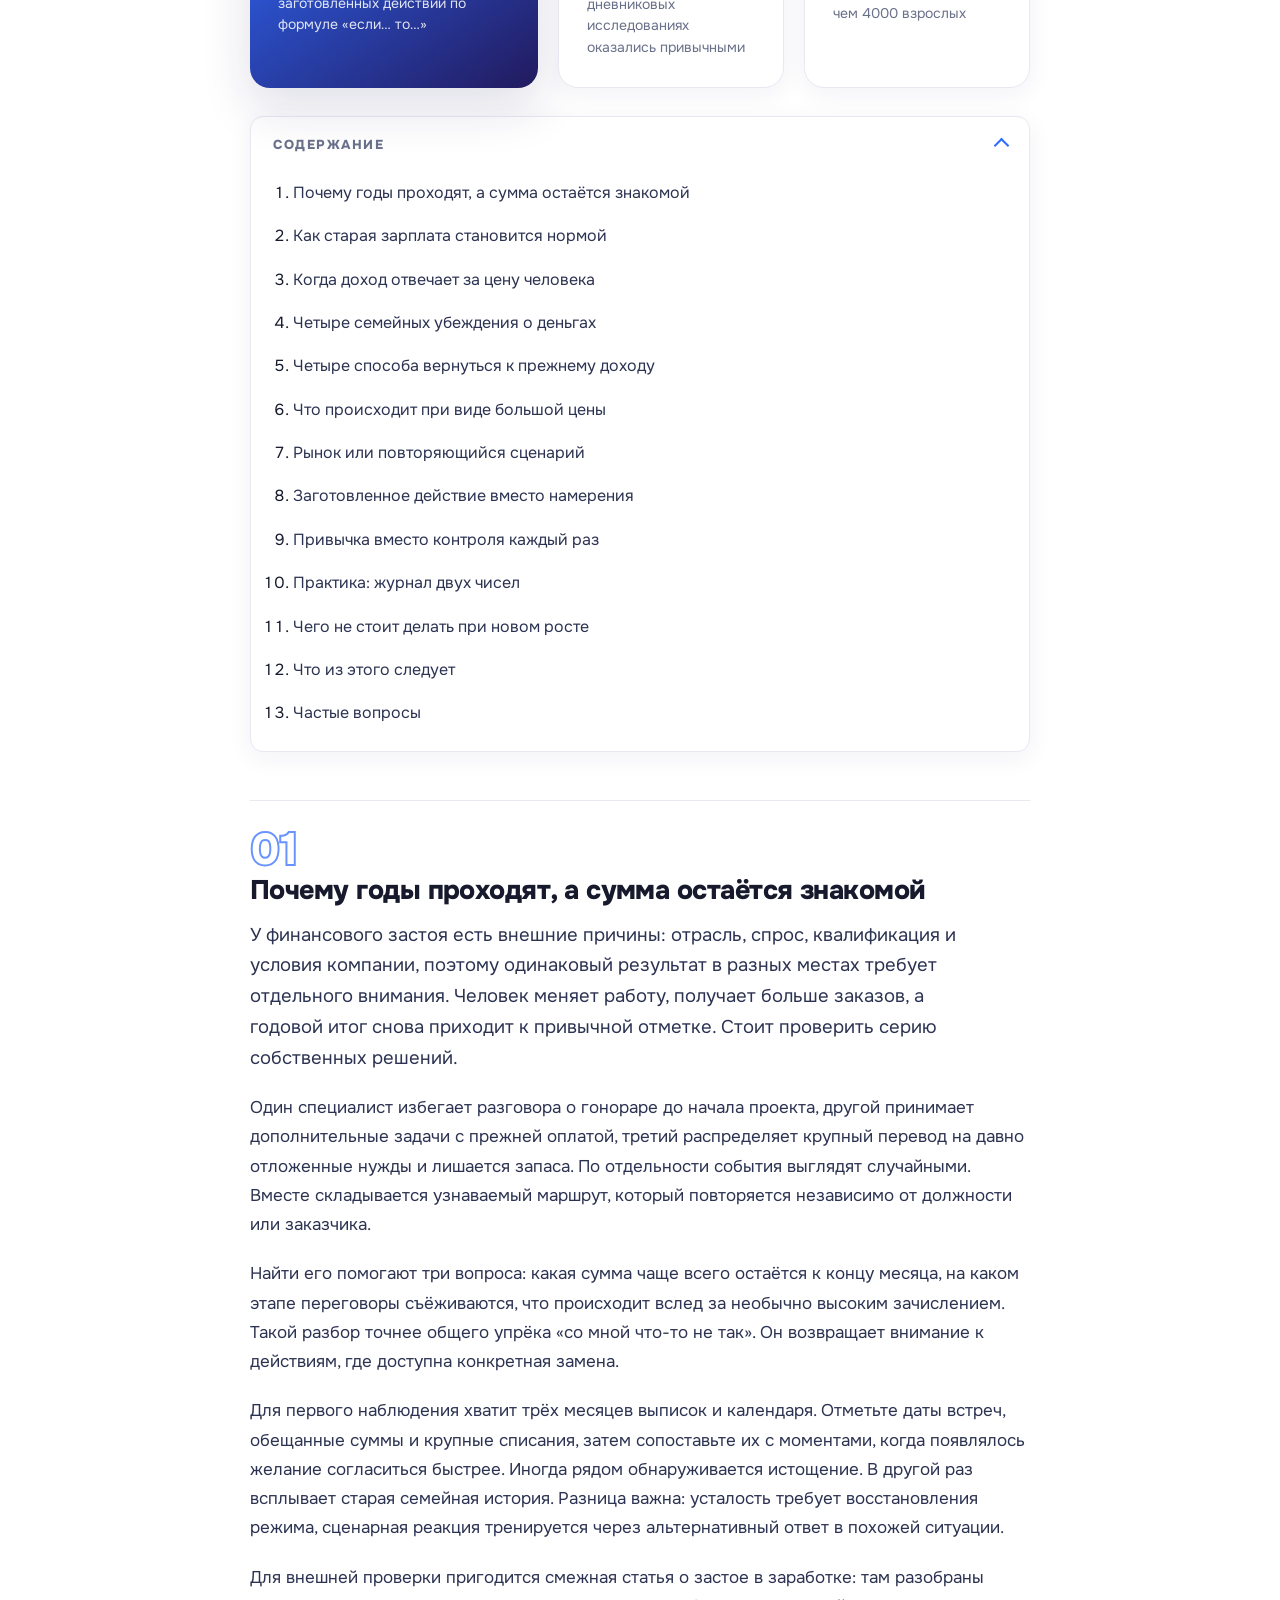
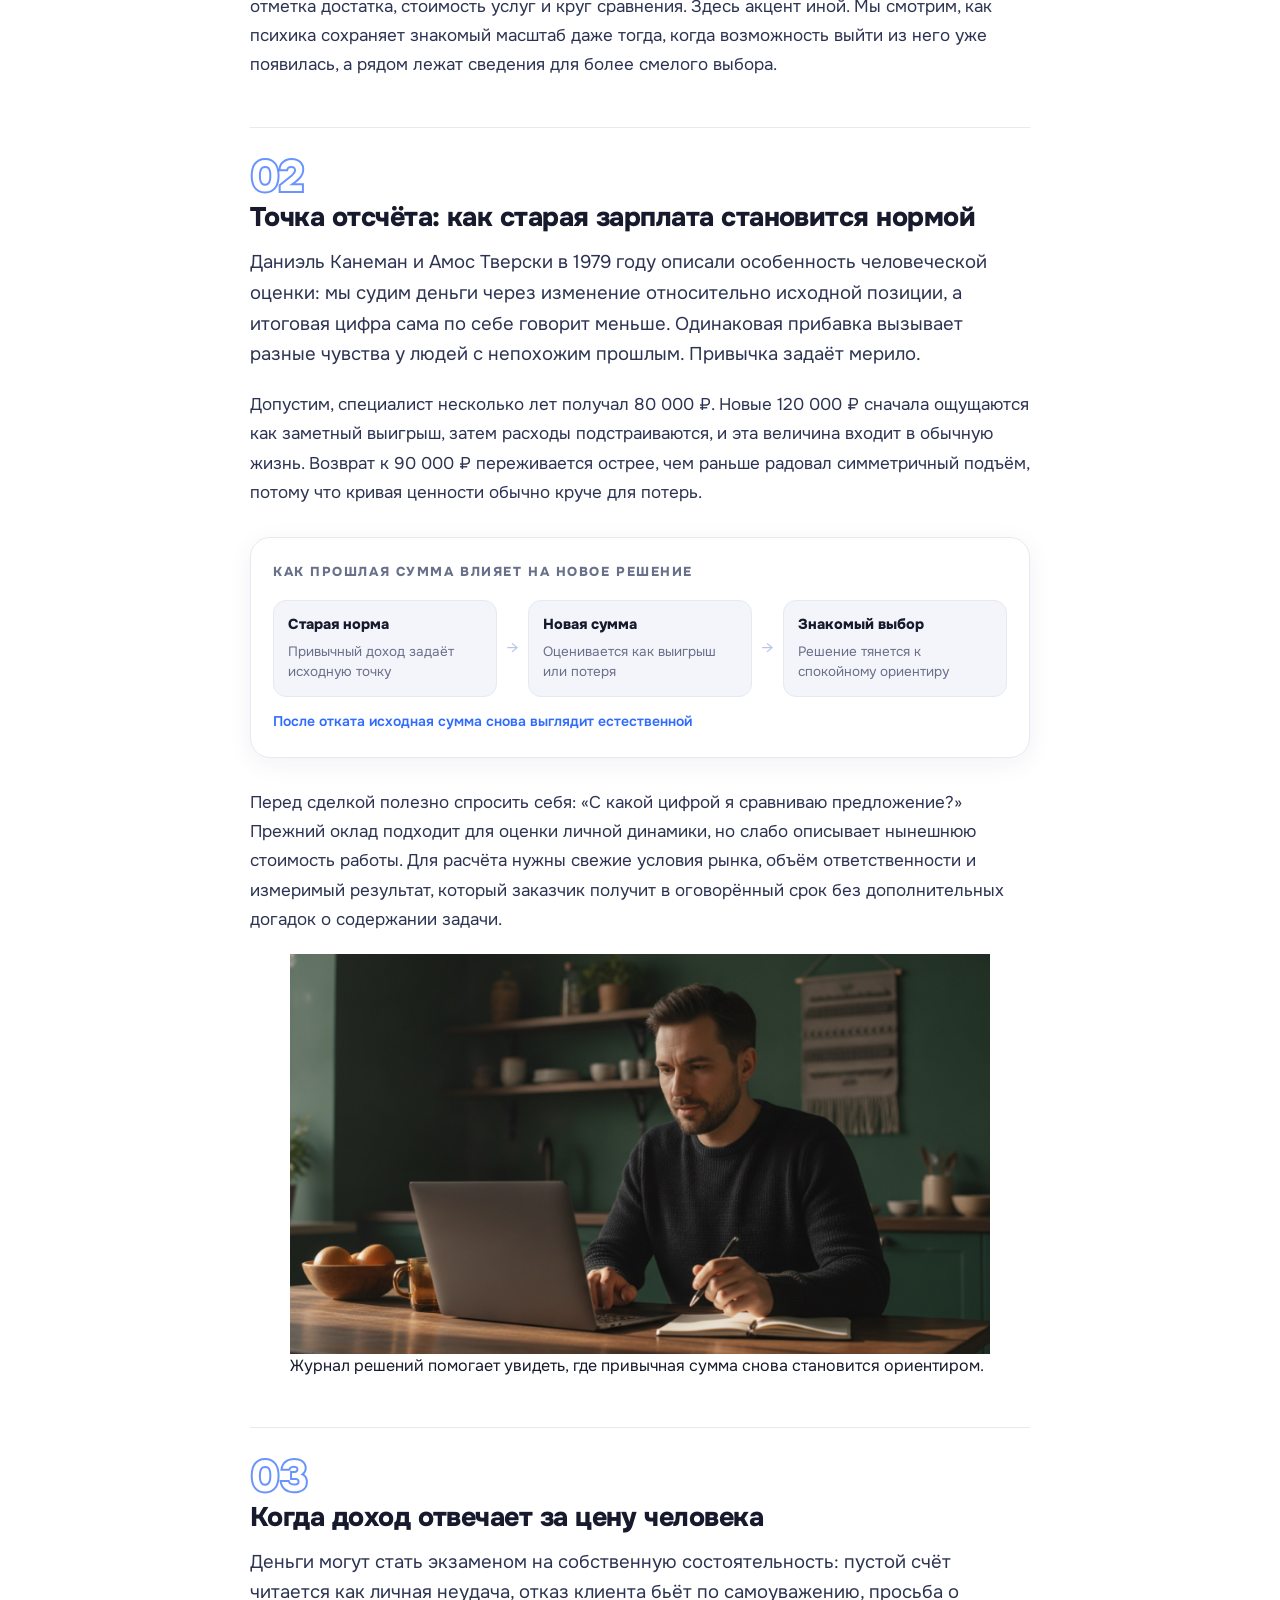
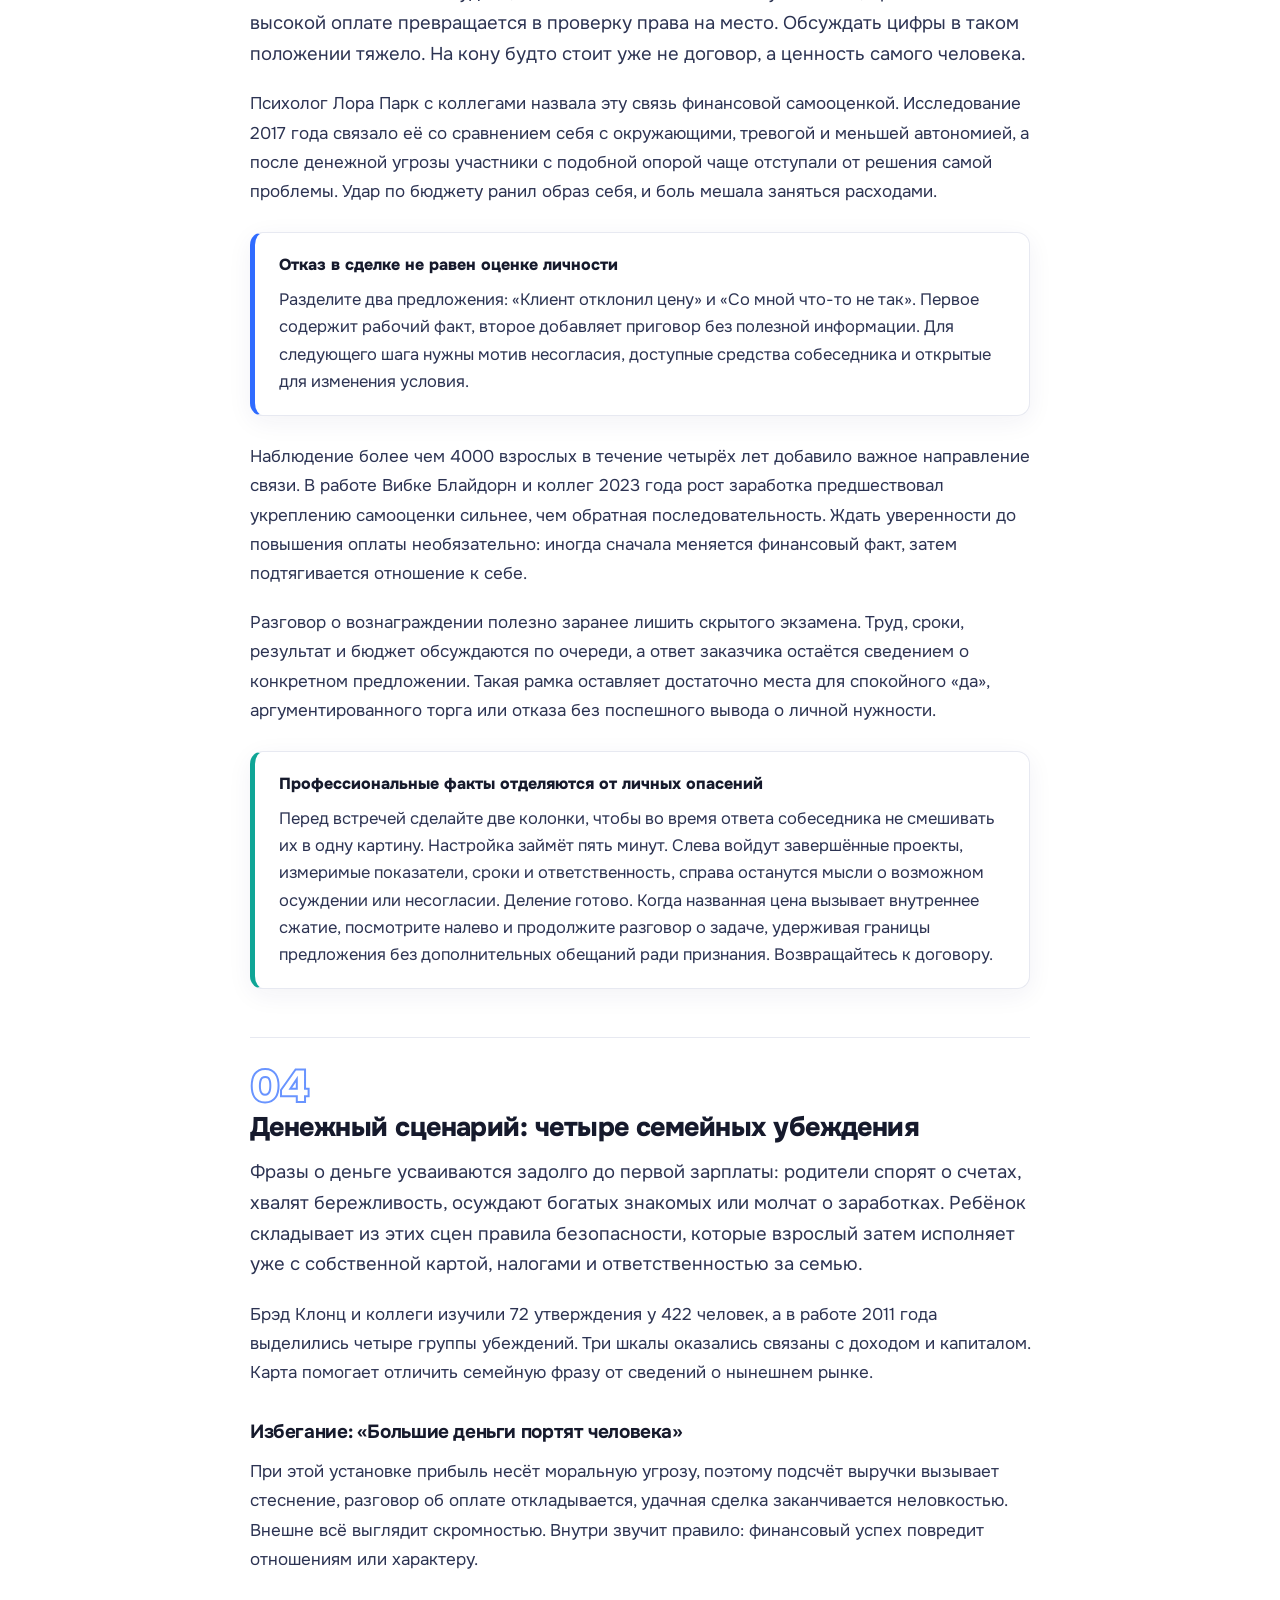
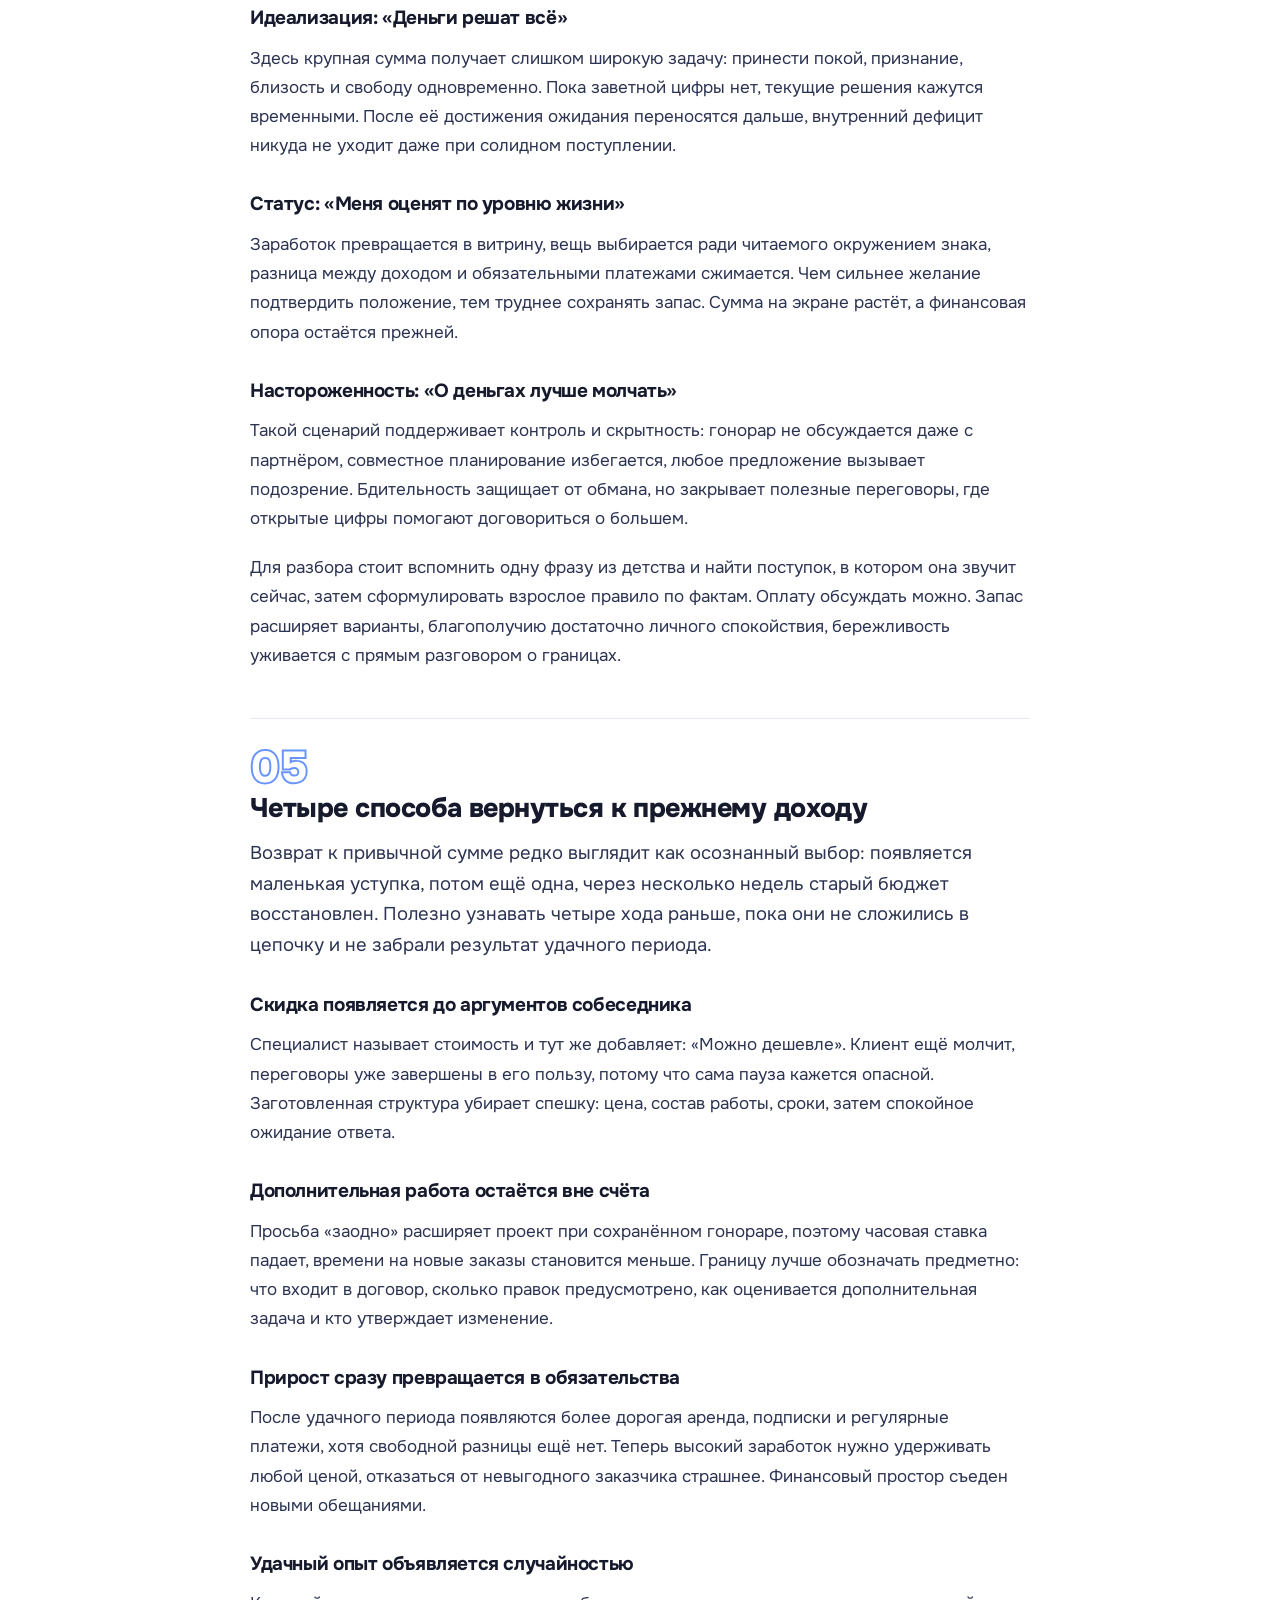
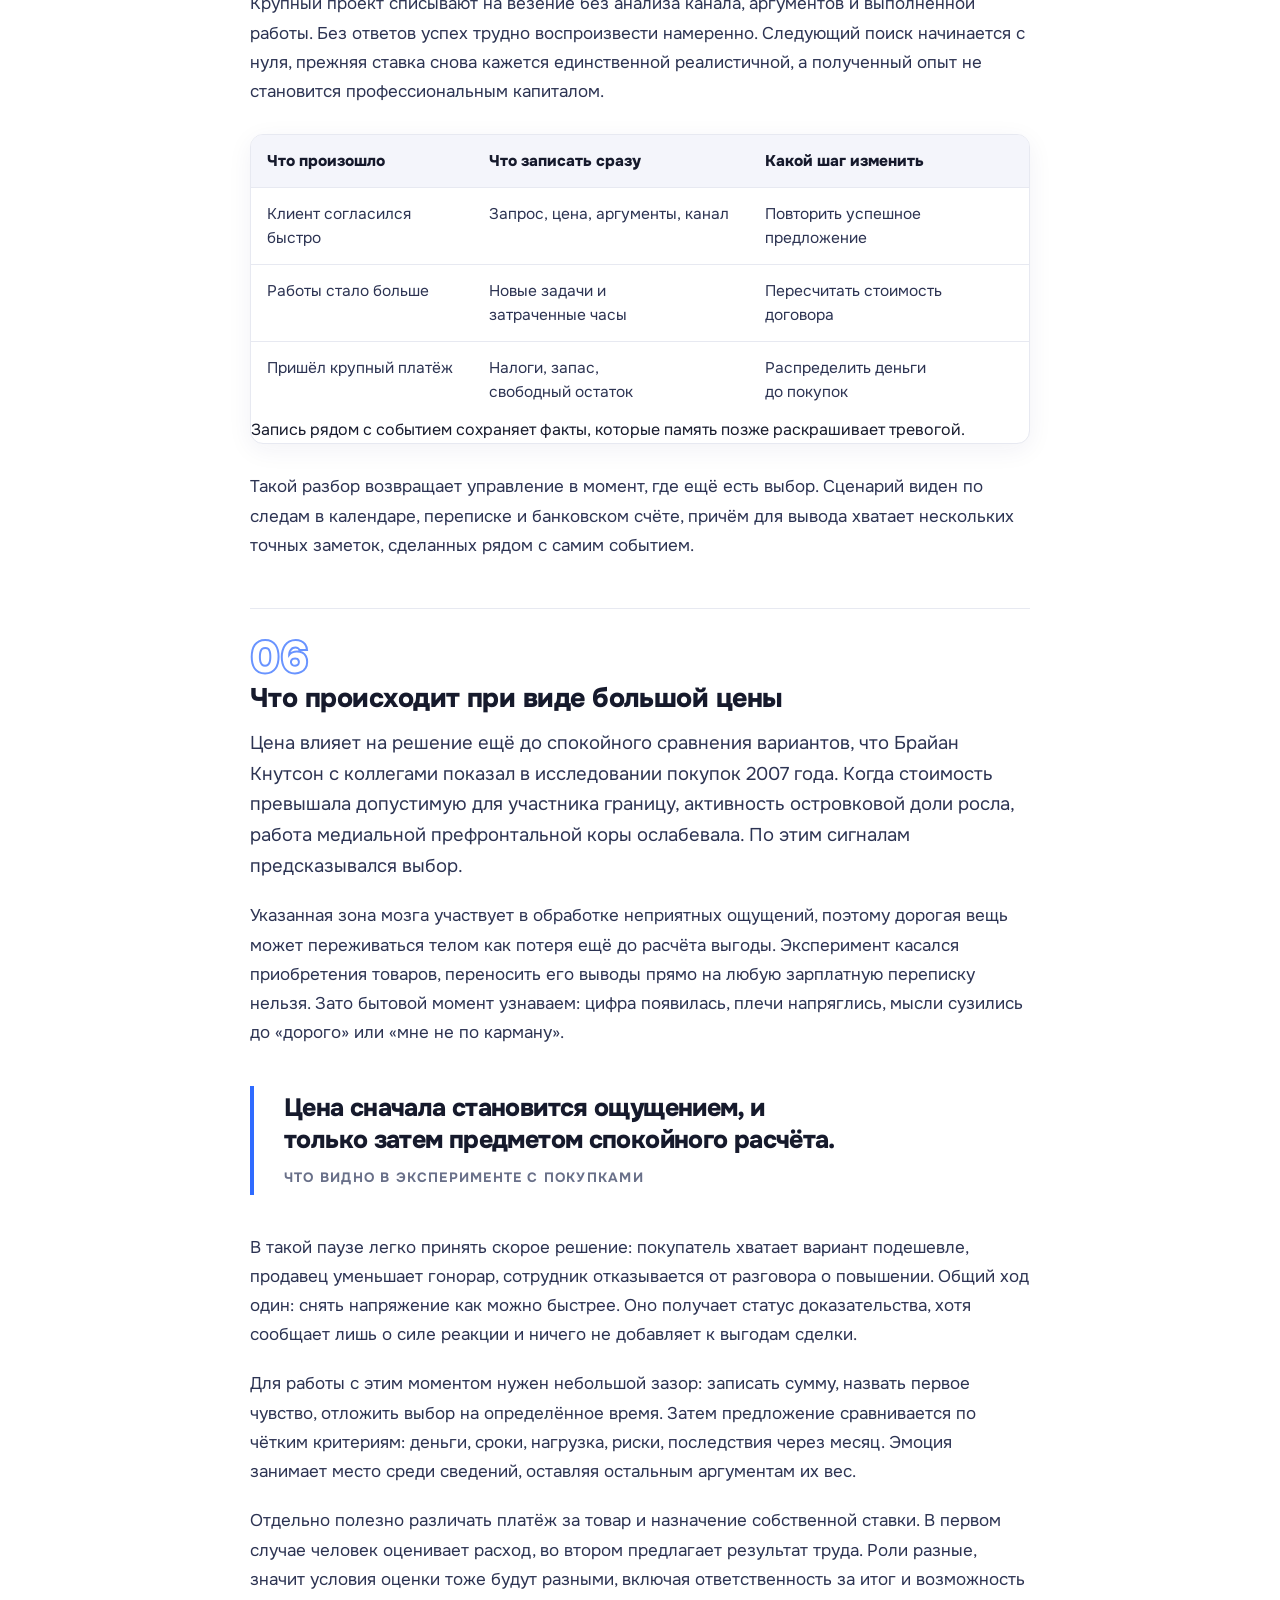
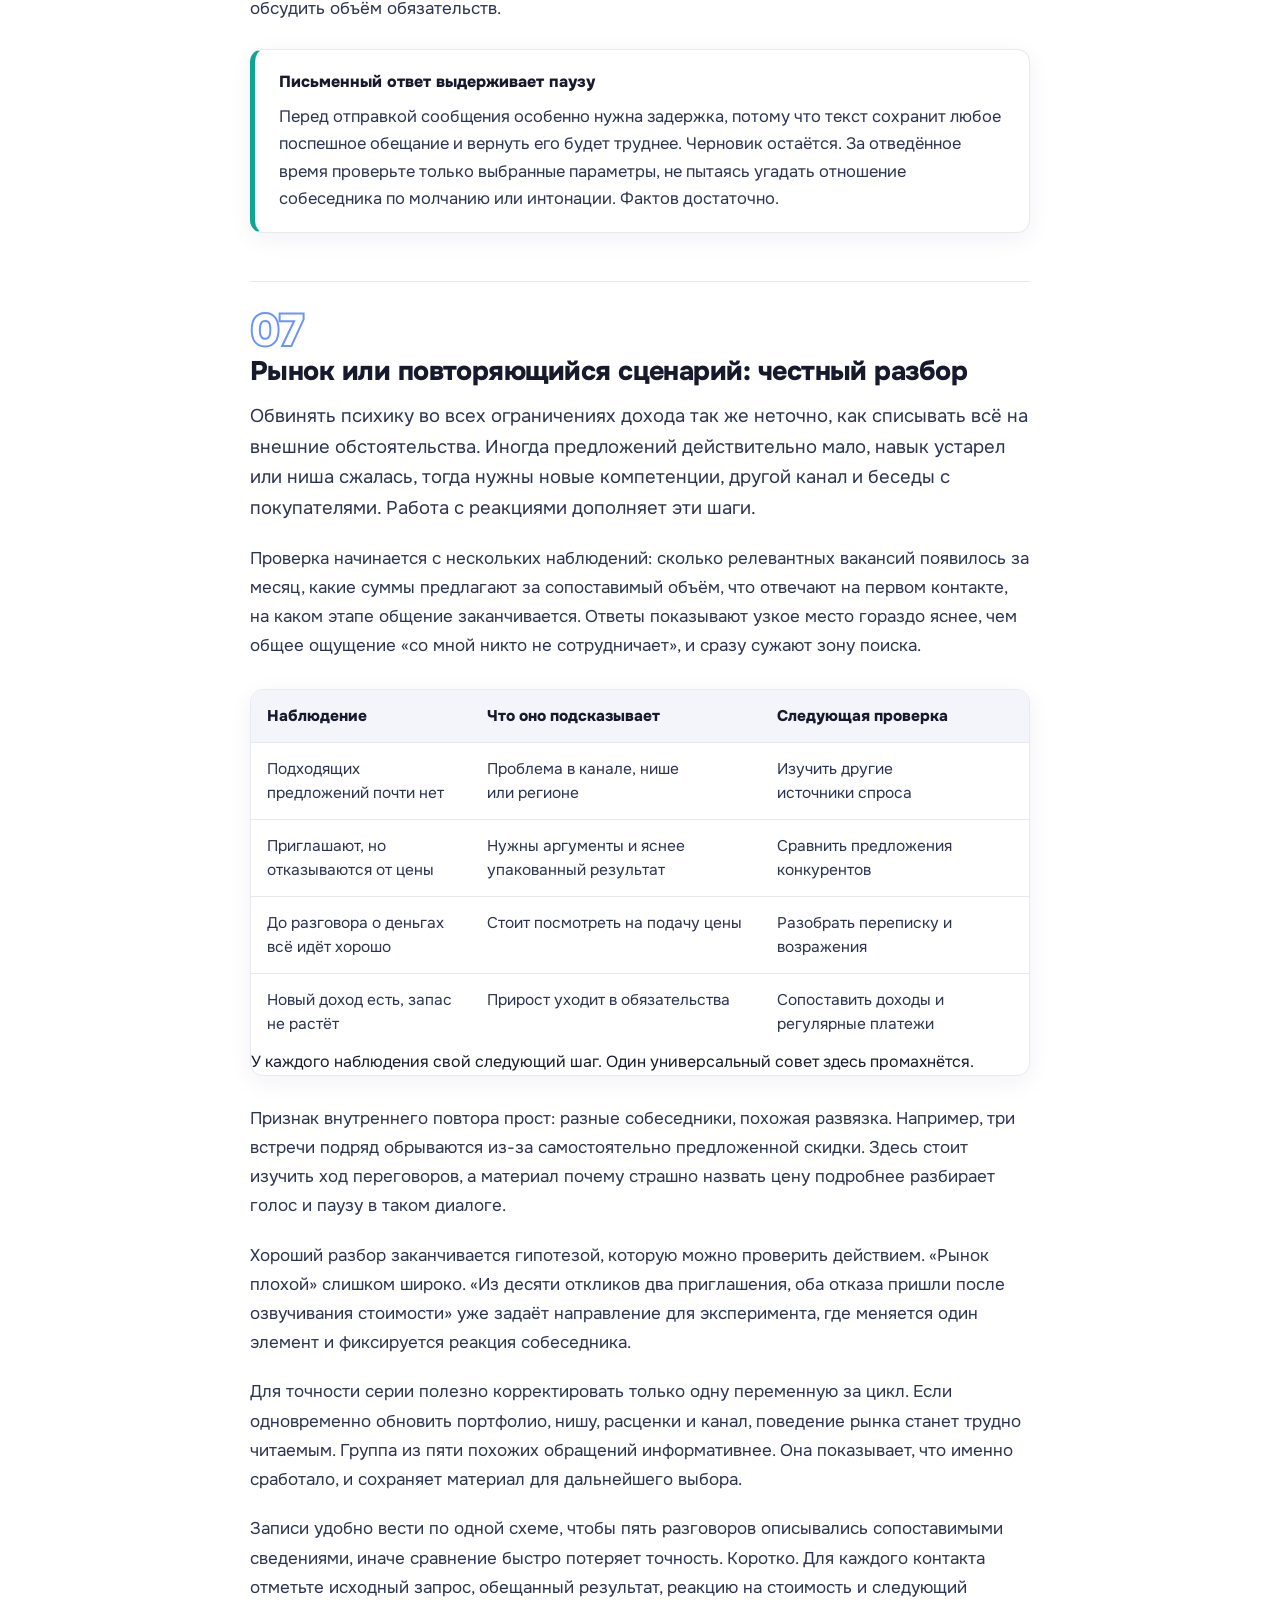
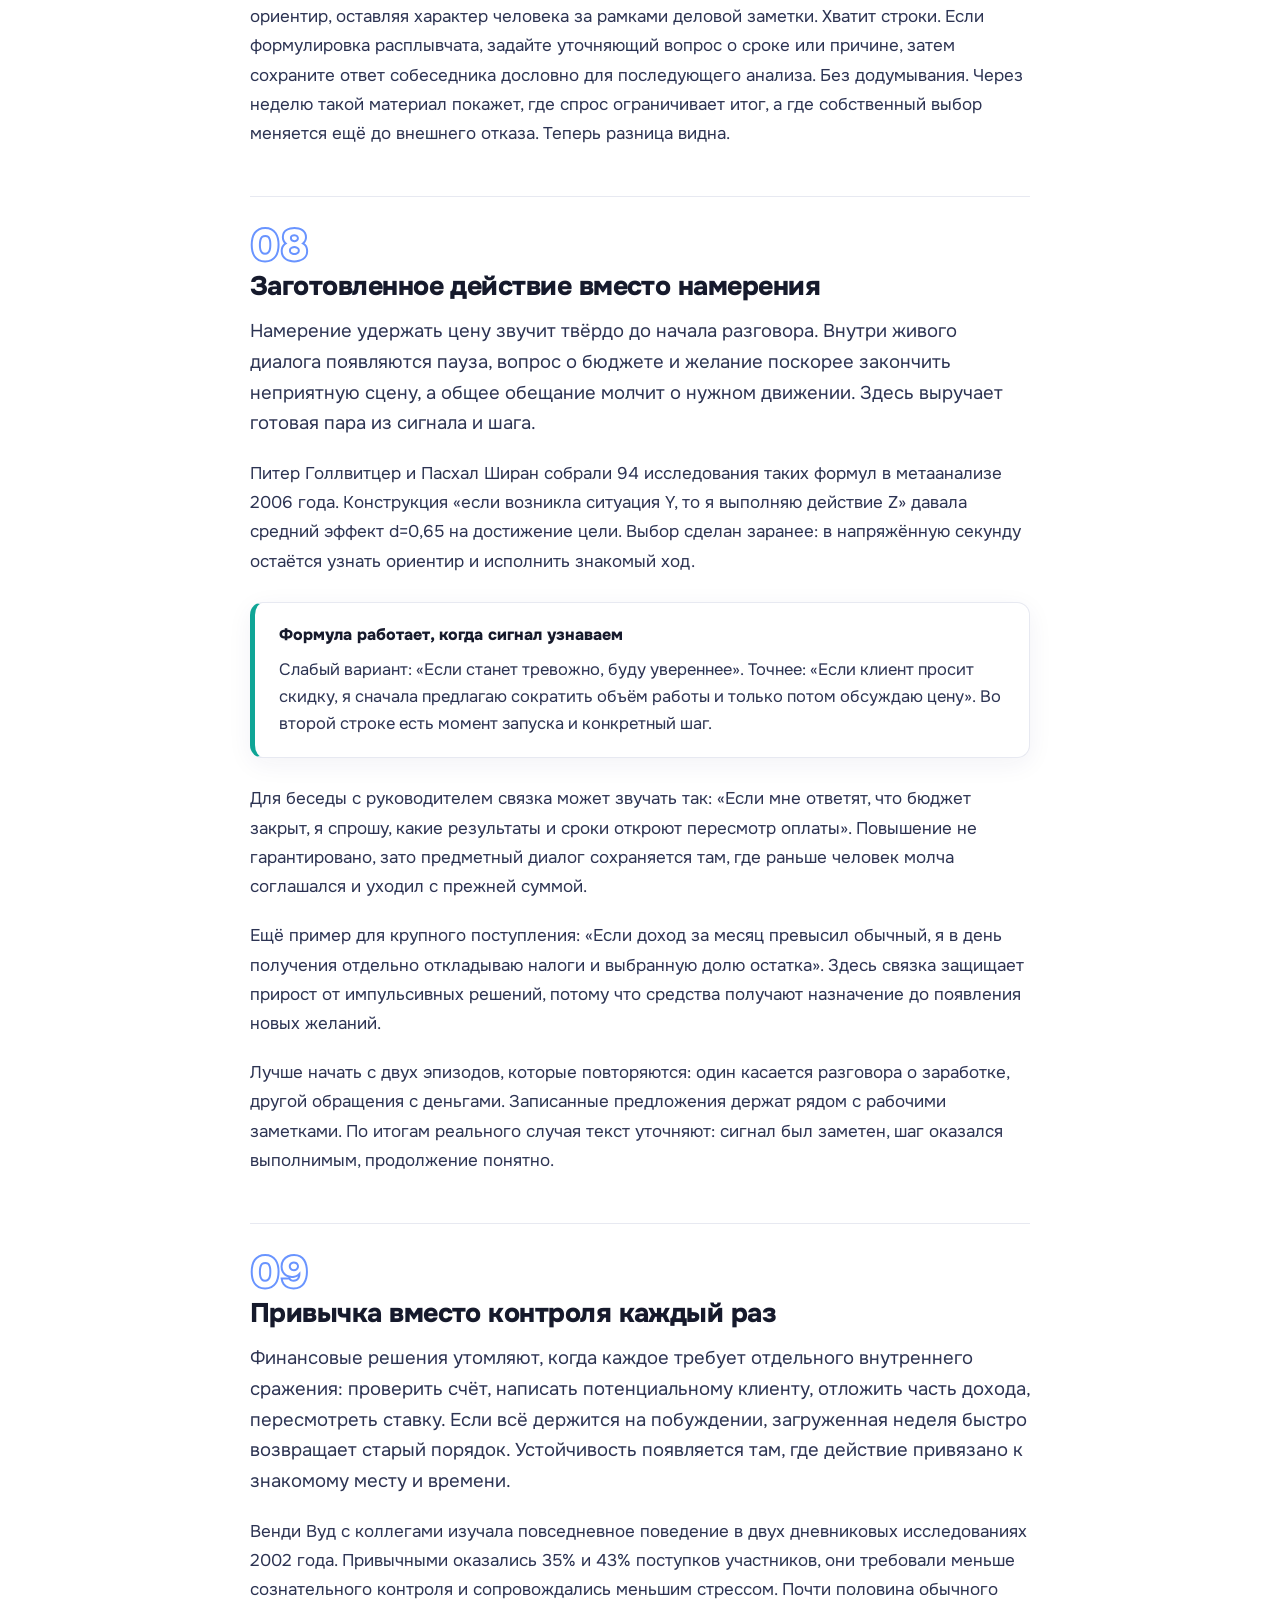
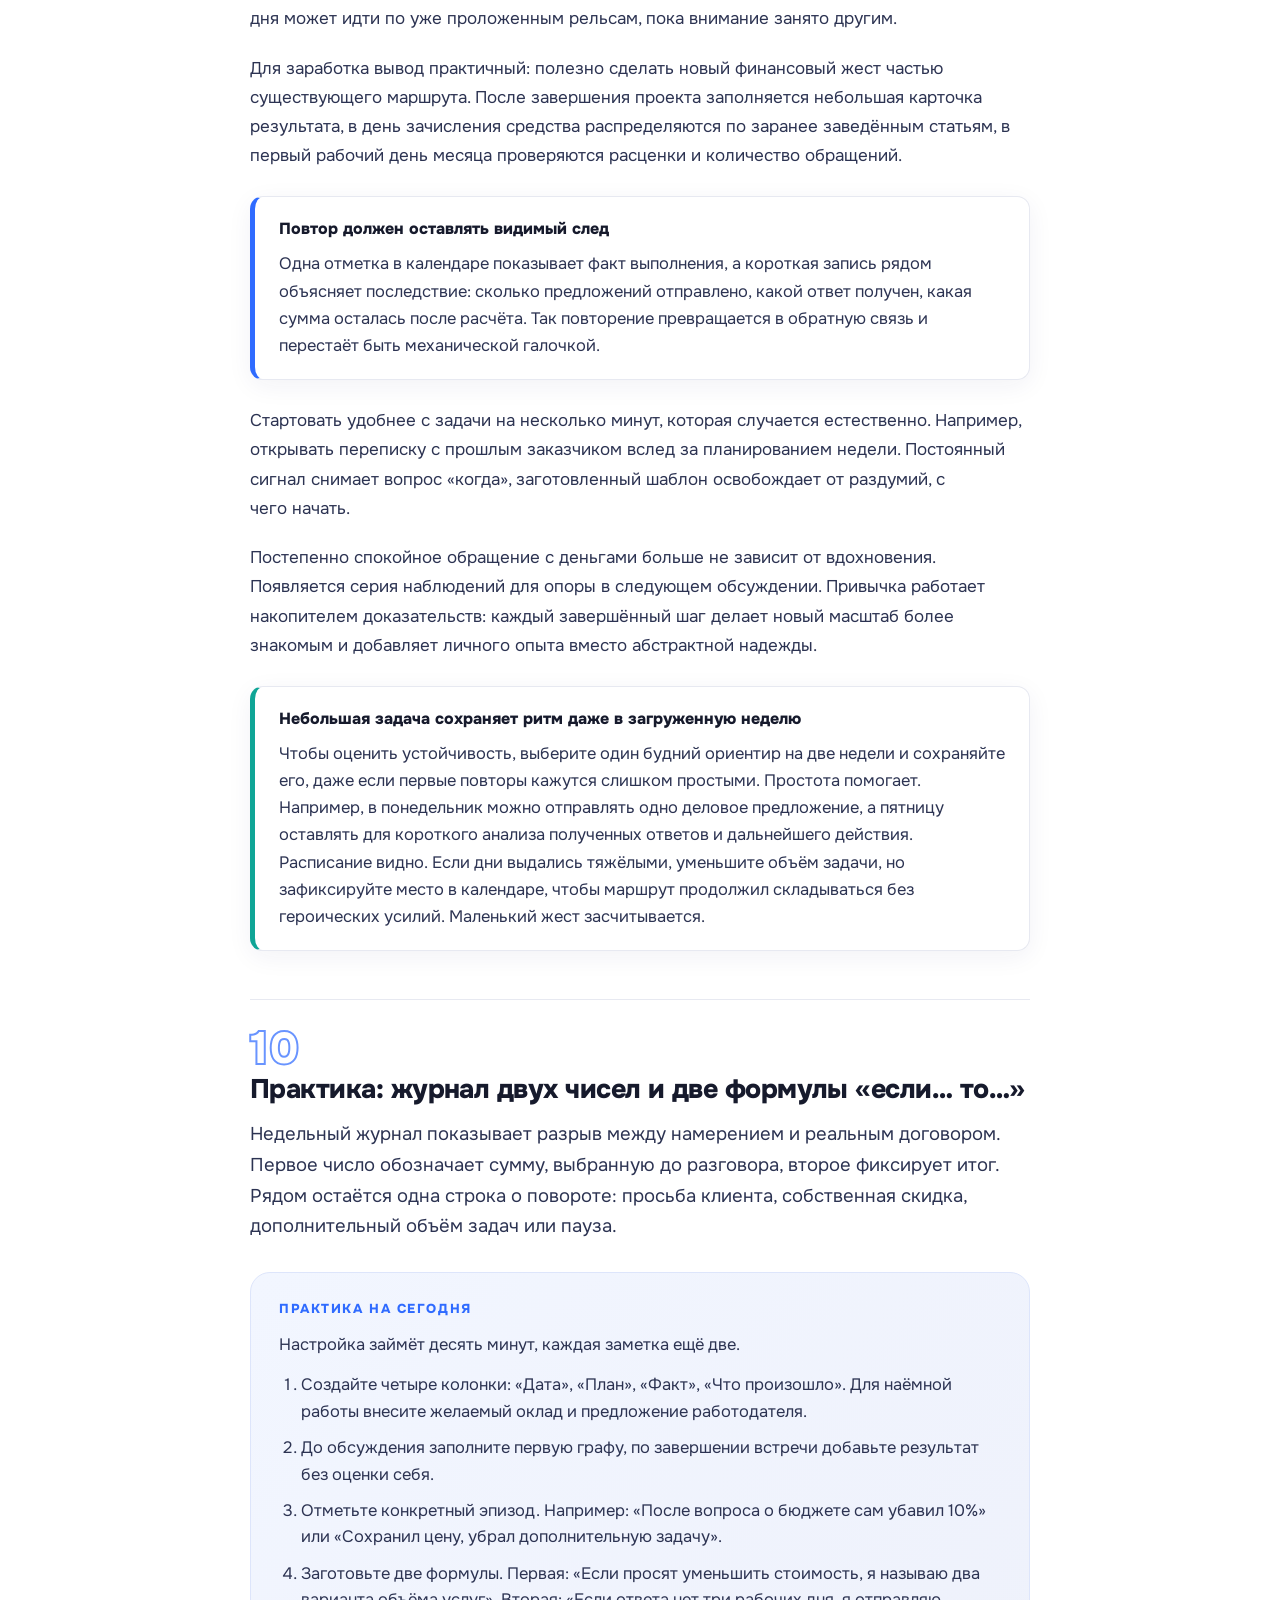
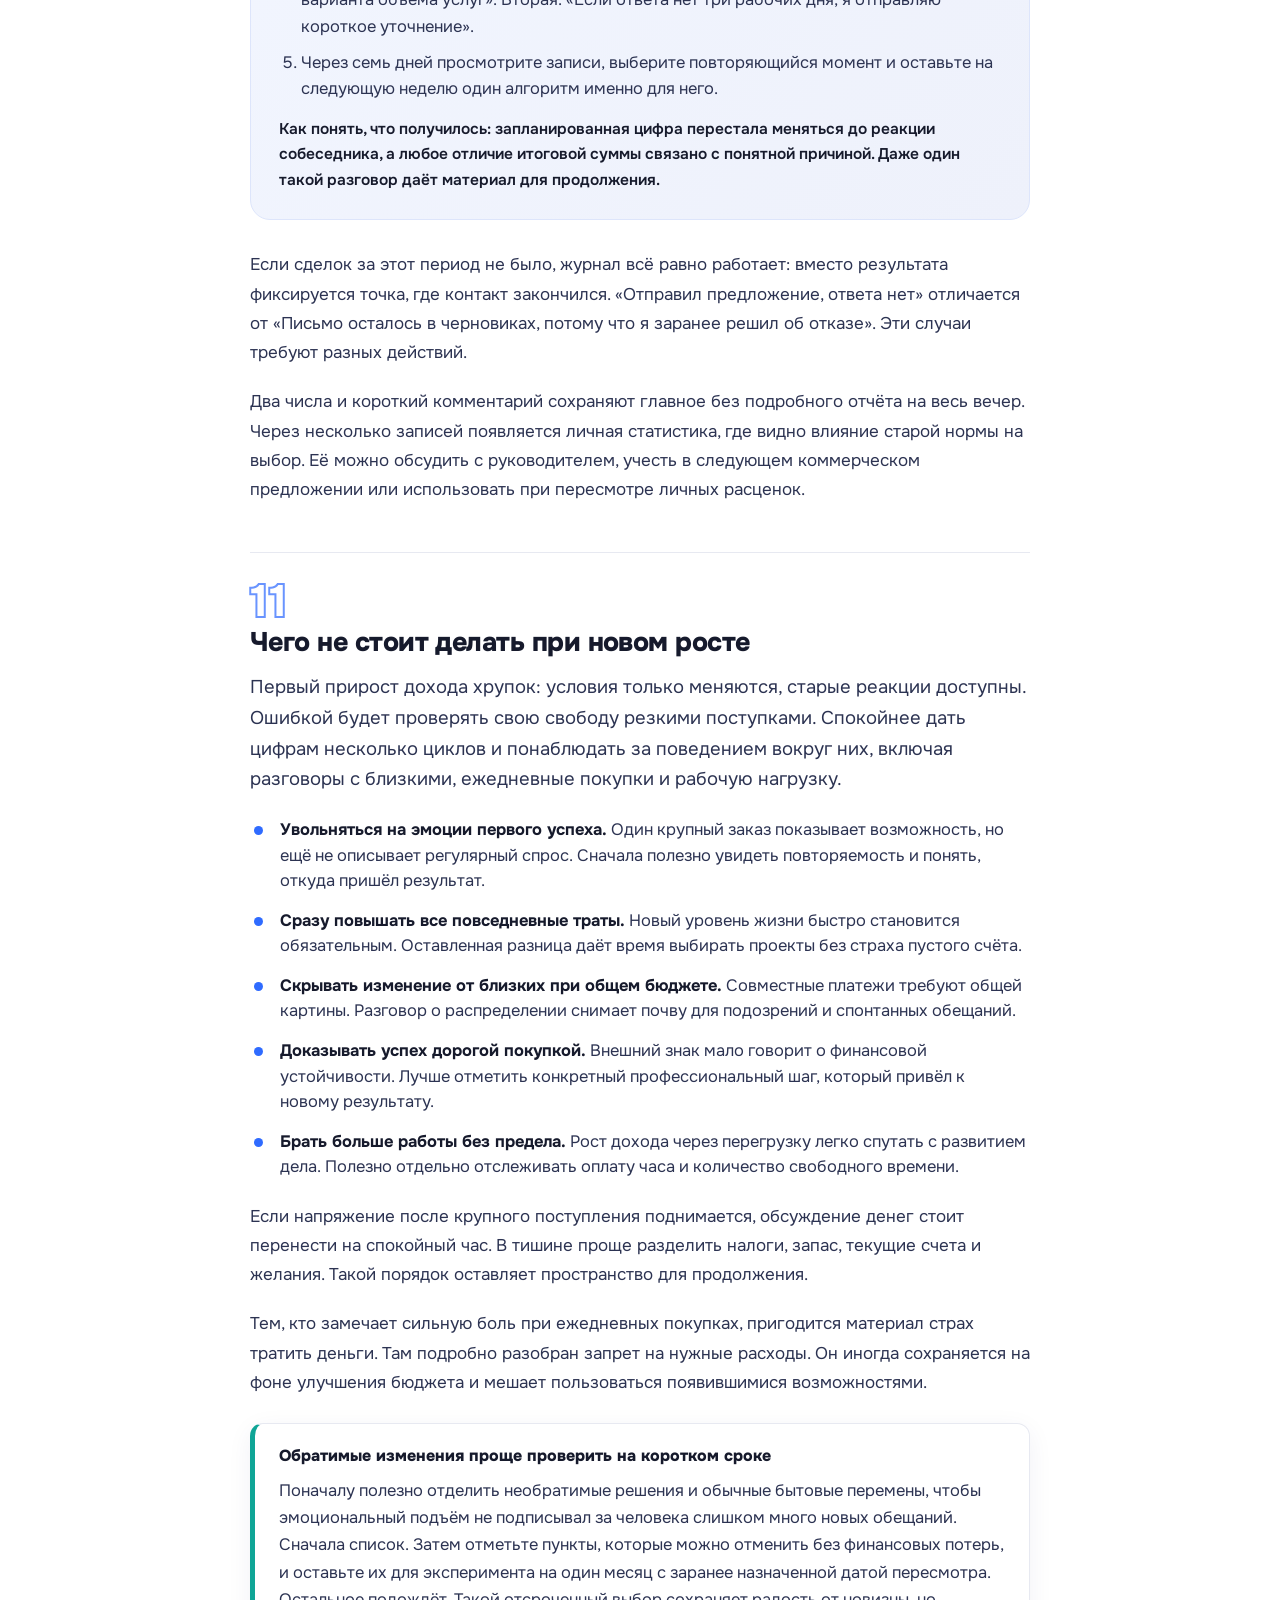
==== commit b0805436: "Replace e with yo in article h1" ====
--- a/baza/potolok-dohoda/index.html
+++ b/baza/potolok-dohoda/index.html
@@ -38,7 +38,7 @@
 <section class="phero"><div class="wrap"><div class="arthero">
 <picture><img class="bg" src="img/hero.jpg" alt="Человек смотрит на привычную сумму дохода перед новым финансовым решением" width="1600" height="914" fetchpriority="high"></picture>
 <div class="in"><div class="artmeta"><a href="https://thebodymindcode.ru/baza/" style="color:#c3caea">← База знаний</a><span class="tg">Состояние и деньги</span><span>16 минут чтения</span><span>Опубликовано 27 октября 2026</span><span>Автор: <a href="https://thebodymindcode.ru/o-nas/" style="color:#c3caea">Алексей Федотов</a></span></div>
-<h1>Потолок дохода: почему сумма не растёт годами</h1>
+<h1>Потолок дохода: почему сумма не растет годами</h1>
 </div></div></div></section>
 <section><div class="article" id="article-body">
 <p class="lead kb-drop">Зарплата выросла, а через несколько месяцев жизнь снова выглядит знакомо: счета, остаток, отложенные покупки. На новом проекте рука сама пишет прежнюю цену. Потолок дохода часто держится на привычной точке отсчёта, и её можно заметить в конкретных решениях.</p>
